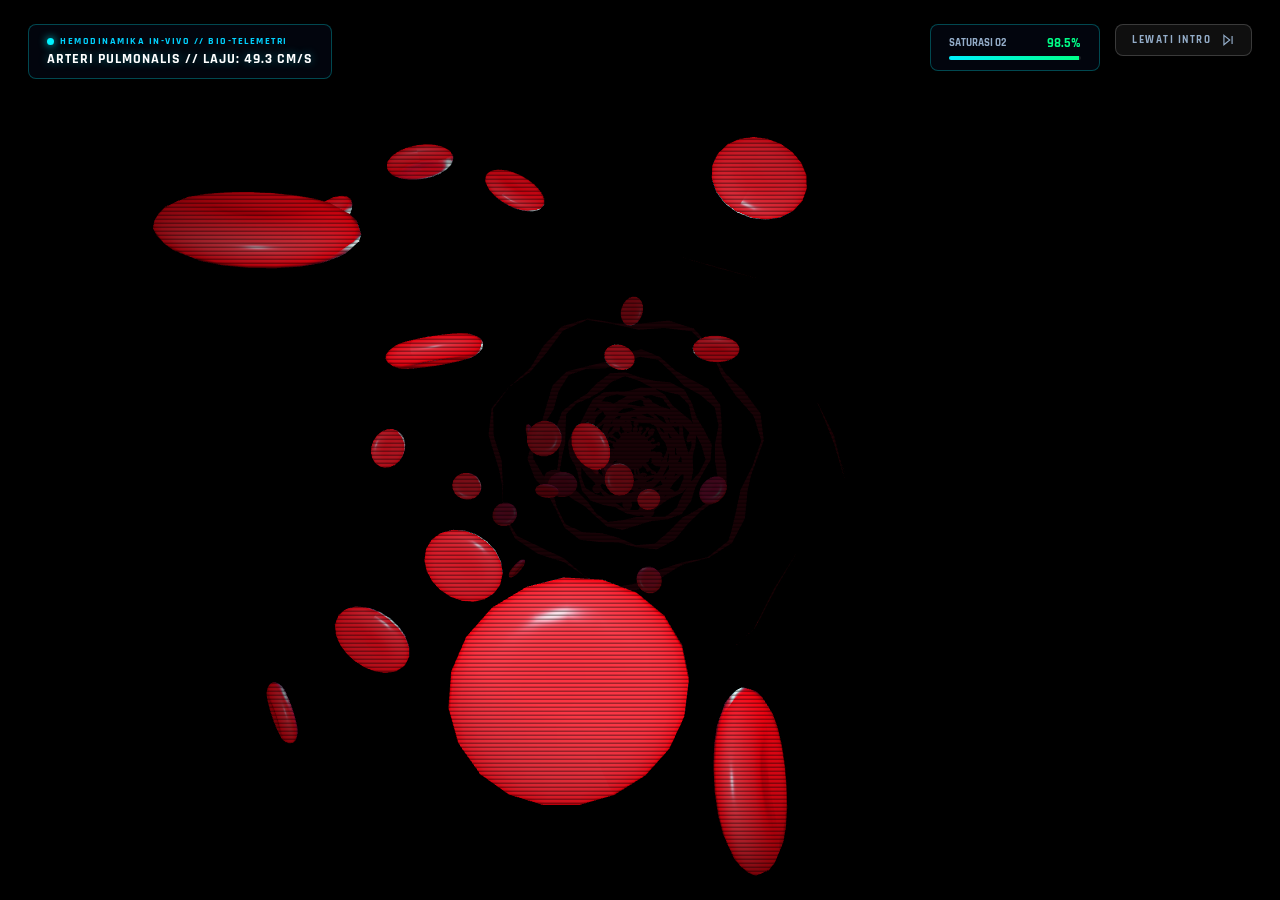
==== index.html @ 7c04bd78 "feat(ui): revamp main menu with animated video background and 3D pill UI buttons matching design" ====
<!DOCTYPE html>
<html lang="id">
<head>
  <meta charset="UTF-8">
  <meta name="viewport" content="width=device-width, initial-scale=1.0">
  <title>Viral Slayer: The Microscopic Immune Defense</title>
  <link rel="preconnect" href="https://fonts.googleapis.com">
  <link rel="preconnect" href="https://fonts.gstatic.com" crossorigin>
  <link href="https://fonts.googleapis.com/css2?family=Outfit:wght@300;400;500;600;700;800;900&family=Rajdhani:wght@500;600;700;800&family=Teko:wght@700&family=Space+Grotesk:wght@400;500;600;700&family=IBM+Plex+Sans:wght@400;500;600&family=IBM+Plex+Mono:wght@400;500;600&display=swap" rel="stylesheet">
  <link rel="stylesheet" href="css/style.css">
  <link rel="stylesheet" href="css/main_menu.css">
  <script src="js/libs/three.min.js"></script>
  <script src="js/libs/GLTFLoader.js"></script>
  <script src="js/libs/OrbitControls.js"></script>
</head>
<body>
  <div id="game-container">
    <!-- Game Canvas (Active during gameplay) -->
    <canvas id="gameCanvas"></canvas>

    <!-- MOBILE PORTRAIT ORIENTATION ENFORCEMENT OVERLAY -->
    <div id="portrait-warning-overlay" class="portrait-warning-overlay">
      <div class="portrait-warning-card">
        <div class="phone-rotate-animation">
          <svg class="phone-icon" viewBox="0 0 24 24" fill="none" stroke="currentColor" stroke-width="2" width="48" height="48">
            <rect x="5" y="2" width="14" height="20" rx="2" ry="2"/>
            <line x1="12" y1="18" x2="12.01" y2="18"/>
          </svg>
          <div class="rotate-arrow">
            <svg viewBox="0 0 24 24" fill="none" stroke="currentColor" stroke-width="2.5" width="28" height="28">
              <path d="M21.5 2v6h-6M21.34 15.57a10 10 0 1 1-.57-8.38l5.67-5.67"/>
            </svg>
          </div>
        </div>
        <h2>HARAP PUTAR HP KE LANDSCAPE</h2>
        <p>Game <strong>Viral Slayer</strong> dirancang khusus untuk dimainkan dalam <strong>Mode Landscape (Miring)</strong>.</p>
        <div class="landscape-badge">
          <svg class="inline-icon" viewBox="0 0 24 24" fill="none" stroke="currentColor" stroke-width="2" width="16" height="16">
            <rect x="2" y="5" width="20" height="14" rx="2" ry="2"/>
          </svg>
          <span>PUTAR PERANGKAT</span>
        </div>
        <button type="button" id="btn-dismiss-portrait" class="btn-secondary" style="margin-top: 10px; font-size: 11px; padding: 6px 16px; border-radius: 20px; opacity: 0.85; border: 1px solid rgba(255, 255, 255, 0.25);">
          Abaikan &amp; Lanjutkan
        </button>
      </div>
    </div>

    <!-- DEVICE MODE SELECTION MODAL (SMARTPHONE VS DESKTOP) -->
    <div id="device-mode-modal" class="screen-overlay device-mode-overlay hidden">
      <div class="modal-content glass-card device-mode-card">
        <div class="modal-header device-mode-header">
          <div class="device-mode-header-tag">
            <span class="pulse-beacon-cyan"></span>
            <span>KONFIGURASI SISTEM // PILIH PLATFORM KONTROL</span>
          </div>
          <h2>PILIH MODE PERMAINAN</h2>
          <p>Pilih mode kontrol dan tampilan yang paling optimal untuk perangkat Anda saat ini.</p>
        </div>

        <div class="device-mode-grid">
          <!-- Option 1: Smartphone / Tablet (Landscape) -->
          <div class="device-mode-option" id="card-mode-mobile" data-mode="mobile">
            <div class="device-mode-badge-top">DIREKOMENDASIKAN UNTUK HP</div>
            <div class="device-mode-icon-wrap mobile">
              <svg viewBox="0 0 24 24" fill="none" stroke="currentColor" stroke-width="2" width="40" height="40">
                <rect x="2" y="6" width="20" height="12" rx="2" ry="2"/>
                <circle cx="12" cy="12" r="2" fill="currentColor"/>
                <path d="M5 12h.01M19 12h.01"/>
              </svg>
            </div>
            <h3 class="device-mode-title">MODE SMARTPHONE / TABLET</h3>
            <span class="device-mode-tag mobile">LANDSCAPE LAYAR SENTUH</span>
            <ul class="device-mode-features">
              <li><svg class="inline-icon" viewBox="0 0 24 24" fill="none" stroke="currentColor" stroke-width="2" width="14" height="14"><polyline points="20 6 9 17 4 12"/></svg> Virtual Joystick &amp; Tombol Serang Sentuh</li>
              <li><svg class="inline-icon" viewBox="0 0 24 24" fill="none" stroke="currentColor" stroke-width="2" width="14" height="14"><polyline points="20 6 9 17 4 12"/></svg> Auto-Aim Cerdas Patogen Terdekat</li>
              <li><svg class="inline-icon" viewBox="0 0 24 24" fill="none" stroke="currentColor" stroke-width="2" width="14" height="14"><polyline points="20 6 9 17 4 12"/></svg> UI Ringkas &amp; Terkalibrasi Layar Miring</li>
              <li><svg class="inline-icon" viewBox="0 0 24 24" fill="none" stroke="currentColor" stroke-width="2" width="14" height="14"><polyline points="20 6 9 17 4 12"/></svg> Layar Penuh Otomatis (Full Immersion)</li>
            </ul>
            <button type="button" id="btn-select-mobile-mode" class="btn-primary glow-btn btn-mode-action">
              <span>PILIH MODE HP</span>
              <svg class="inline-icon" viewBox="0 0 24 24" fill="none" stroke="currentColor" stroke-width="2" width="16" height="16"><polyline points="9 18 15 12 9 6"/></svg>
            </button>
          </div>

          <!-- Option 2: PC / Laptop / Desktop -->
          <div class="device-mode-option" id="card-mode-desktop" data-mode="desktop">
            <div class="device-mode-badge-top desktop">DIREKOMENDASIKAN UNTUK PC</div>
            <div class="device-mode-icon-wrap desktop">
              <svg viewBox="0 0 24 24" fill="none" stroke="currentColor" stroke-width="2" width="40" height="40">
                <rect x="2" y="3" width="20" height="14" rx="2" ry="2"/>
                <line x1="8" y1="21" x2="16" y2="21"/>
                <line x1="12" y1="17" x2="12" y2="21"/>
              </svg>
            </div>
            <h3 class="device-mode-title">MODE DESKTOP / LAPTOP</h3>
            <span class="device-mode-tag desktop">KEYBOARD + MOUSE</span>
            <ul class="device-mode-features">
              <li><svg class="inline-icon" viewBox="0 0 24 24" fill="none" stroke="currentColor" stroke-width="2" width="14" height="14"><polyline points="20 6 9 17 4 12"/></svg> Gerak WASD &amp; Arahkan Kursor Bebas</li>
              <li><svg class="inline-icon" viewBox="0 0 24 24" fill="none" stroke="currentColor" stroke-width="2" width="14" height="14"><polyline points="20 6 9 17 4 12"/></svg> Klik Kiri Tembak, Spasi / Klik Kanan Skill</li>
              <li><svg class="inline-icon" viewBox="0 0 24 24" fill="none" stroke="currentColor" stroke-width="2" width="14" height="14"><polyline points="20 6 9 17 4 12"/></svg> Layout Holografik Widescreen HD</li>
              <li><svg class="inline-icon" viewBox="0 0 24 24" fill="none" stroke="currentColor" stroke-width="2" width="14" height="14"><polyline points="20 6 9 17 4 12"/></svg> Hotbar Skill 1, 2, 3 Cooldown Visual</li>
            </ul>
            <button type="button" id="btn-select-desktop-mode" class="btn-outline btn-mode-action">
              <span>PILIH MODE DESKTOP</span>
              <svg class="inline-icon" viewBox="0 0 24 24" fill="none" stroke="currentColor" stroke-width="2" width="16" height="16"><polyline points="9 18 15 12 9 6"/></svg>
            </button>
          </div>
        </div>

        <div class="device-mode-footer">
          <label class="device-mode-remember">
            <input type="checkbox" id="chk-remember-device-mode" checked>
            <span>Ingat pilihan saya (Dapat diganti kapan saja via tombol Topbar atau Pengaturan)</span>
          </label>
          <button type="button" id="btn-close-device-mode" class="btn-secondary" style="font-size: 11px; padding: 6px 14px;">Tutup</button>
        </div>
      </div>
    </div>

    <!-- CINEMATIC STAGE ENTRANCE OVERLAY -->
    <div id="entrance-cinematic" class="entrance-cinematic-overlay hidden">
      <!-- Widescreen Letterbox Bars -->
      <div class="letterbox-bar letterbox-top"></div>
      <div class="letterbox-bar letterbox-bottom"></div>

      <!-- Holographic Scanline Grid -->
      <div class="cinematic-scanlines"></div>

      <!-- Center Holographic Organ Deployment Banner -->
      <div class="entrance-banner-container">
        <div class="entrance-banner-content">
          <!-- Top Telemetry Protocol Tag -->
          <div class="entrance-protocol-tag">
            <span class="pulse-beacon"></span>
            <span id="entrance-protocol-text">PROTOKOL PENYEBARAN SITOKIN // FASE 01: PENETRASI JARINGAN</span>
          </div>

          <!-- Main Organ Headline with Icon -->
          <div class="entrance-title-row">
            <span class="entrance-organ-icon" id="entrance-organ-icon"><svg class="inline-icon" viewBox="0 0 24 24" fill="none" stroke="currentColor" stroke-width="2" stroke-linecap="round" stroke-linejoin="round" width="16" height="16"><path d="M12 4v7"/><path d="M7 11c-1.5 0-3 1.5-3 3 0 1.5.5 3.5 1.5 5.5.5 1 1.5 1.5 2.5 1.5s2-.5 2.5-1.5c.5-.5 1-1.5 1.5-2.5"/><path d="M17 11c1.5 0 3 1.5 3 3 0 1.5-.5 3.5-1.5 5.5-.5 1-1.5 1.5-2.5 1.5s-2-.5-2.5-1.5c-.5-.5-1-1.5-1.5-2.5"/></svg></span>
            <div class="entrance-title-texts">
              <h1 class="entrance-organ-title" id="entrance-organ-title">PARU-PARU (PULMO)</h1>
              <span class="entrance-organ-subtitle" id="entrance-organ-subtitle">ZONA INFEKSI ALVEOLAR & SALURAN MUKOSILIAR</span>
            </div>
          </div>

          <!-- Bio Threat / Mission Directives Cards -->
          <div class="entrance-meta-grid">
            <div class="entrance-meta-pill danger">
              <span class="meta-label">STATUS ANCAMAN</span>
              <span class="meta-value" id="entrance-threat-level">BIO-HAZARD TINGKAT TINGGI</span>
            </div>
            <div class="entrance-meta-pill unit">
              <span class="meta-label">UNIT TEMPUR</span>
              <span class="meta-value" id="entrance-cell-unit">MAKROFAG ALVEOLAR</span>
            </div>
            <div class="entrance-meta-pill directive">
              <span class="meta-label">DIREKTIF MISI</span>
              <span class="meta-value" id="entrance-mission-directive">Eliminasi patogen & jaga integritas organ</span>
            </div>
          </div>

          <!-- Subtle Skip Hint -->
          <div class="entrance-skip-hint">
            <span>[ TEKAN <kbd>SPASI</kbd> / KLIK UNTUK TERJUN LANGSUNG ]</span>
          </div>
        </div>
      </div>
    </div>

    <!-- IN-GAME HUD OVERLAY -->
    <div id="hud" class="hud-overlay hidden">
      <!-- Top Left: Player Vitals -->
      <div class="hud-panel vitals-panel">
        <div class="character-badge">
          <div class="cell-avatar" id="hud-avatar"></div>
          <div class="vitals-info">
            <div class="cell-title-row">
              <span class="cell-name" id="hud-cell-name">Makrofag</span>
              <span class="cell-lvl-badge">LVL <span id="hud-level">1</span></span>
            </div>
            <!-- HP Bar -->
            <div class="bar-container hp-bar-wrap">
              <div class="bar-fill hp-fill" id="hud-hp-bar" style="width: 100%;"></div>
              <span class="bar-label" id="hud-hp-text">800 / 800 HP</span>
            </div>
            <!-- ATP / Energy Bar -->
            <div class="bar-container atp-bar-wrap">
              <div class="bar-fill atp-fill" id="hud-atp-bar" style="width: 100%;"></div>
              <span class="bar-label" id="hud-atp-text">100 / 100 ATP</span>
            </div>
          </div>
        </div>

        <!-- Cytokine EXP Bar -->
        <div class="cytokine-exp-container">
          <div class="exp-bar-fill" id="hud-exp-bar" style="width: 0%;"></div>
          <span class="exp-text">Diferensiasi Sitokin: <span id="hud-exp-percent">0%</span></span>
        </div>
      </div>

      <!-- Top Center: Organ Status & Wave Info -->
      <div class="hud-panel organ-panel">
        <div class="organ-header">
          <span class="organ-icon" id="hud-organ-icon"><svg class="inline-icon" viewBox="0 0 24 24" fill="none" stroke="currentColor" stroke-width="2" stroke-linecap="round" stroke-linejoin="round" width="16" height="16"><path d="M12 4v7"/><path d="M7 11c-1.5 0-3 1.5-3 3 0 1.5.5 3.5 1.5 5.5.5 1 1.5 1.5 2.5 1.5s2-.5 2.5-1.5c.5-.5 1-1.5 1.5-2.5"/><path d="M17 11c1.5 0 3 1.5 3 3 0 1.5-.5 3.5-1.5 5.5-.5 1-1.5 1.5-2.5 1.5s-2-.5-2.5-1.5c-.5-.5-1-1.5-1.5-2.5"/></svg></span>
          <span class="organ-name" id="hud-organ-name">Paru-paru (Pulmo)</span>
        </div>
        <div class="bar-container organ-integrity-wrap">
          <div class="bar-fill organ-integrity-fill" id="hud-organ-bar" style="width: 100%;"></div>
          <span class="bar-label">Integritas Jaringan: <span id="hud-organ-text">100%</span></span>
        </div>
        <div class="wave-info-badge">
          <span class="wave-label">GELOMBANG <span id="hud-wave-num">1</span>/3</span>
          <span class="pathogen-count">Patogen Aktif: <span id="hud-enemy-count">0</span></span>
        </div>

        <!-- Progres Sterilisasi & Tanda Mau Menang -->
        <div class="mission-clearance-wrap" id="hud-clearance-wrap">
          <div class="clearance-meta-row">
            <span class="clearance-label">PROGRES STERILISASI:</span>
            <span class="clearance-percent" id="hud-clearance-percent">0%</span>
          </div>
          <div class="clearance-bar-track">
            <div class="clearance-bar-fill" id="hud-clearance-bar" style="width: 0%;"></div>
          </div>
          <!-- Impending Victory Live Alert Badge (Tanda Mau Menang) -->
          <div class="impending-victory-badge hidden" id="hud-victory-countdown">
            <span class="pulse-beacon-gold"></span>
            <span id="hud-victory-countdown-text"><svg class="inline-icon" viewBox="0 0 24 24" fill="none" stroke="currentColor" stroke-width="2" stroke-linecap="round" stroke-linejoin="round" width="16" height="16"><circle cx="12" cy="12" r="10"/><circle cx="12" cy="12" r="6"/><circle cx="12" cy="12" r="2"/></svg> 5 PATOGEN LAGI MENUJU REMISI TOTAL!</span>
          </div>
        </div>

        <!-- Tactical Biological Identifier Legend -->
        <div class="hud-bio-sensor" id="hud-bio-sensor">
          <span class="bio-sensor-pill virus" title="VIRUS: Partikel aseluler cepat, menembak duri spike, inti RNA berdenyut, tanpa dinding sel">
            <span class="bio-sensor-dot virus-dot"></span> <svg class="inline-icon" viewBox="0 0 24 24" fill="none" stroke="currentColor" stroke-width="2" stroke-linecap="round" stroke-linejoin="round" width="16" height="16"><path d="M4 22c3.5-1.5 6.5-6.5 9-11 2.5-4.5 5.5-9 9-10.5"/><path d="M4 2c3.5 1.5 6.5 6.5 9 11 2.5 4.5 5.5 9 9 10.5"/><path d="M7.5 12.5l9-9"/><path d="M10.5 15.5l7-7"/><path d="M4.5 6.5l4-4"/><path d="M6 9.5l6-6"/><path d="M18 14.5l-6 6"/><path d="M15 17.5l-4 4"/><path d="M19.5 11.5l-9 9"/></svg> VIRUS: Cepat & Duri
          </span>
          <span class="bio-sensor-pill bacteria" title="BAKTERI: Organisme seluler (Gram±), dinding peptidoglikan keras, koloni rantai/anggur/flagela">
            <span class="bio-sensor-dot bacteria-dot"></span> <svg class="inline-icon" viewBox="0 0 24 24" fill="none" stroke="currentColor" stroke-width="2" stroke-linecap="round" stroke-linejoin="round" width="16" height="16"><path d="M12 22A10 10 0 1 0 12 2a10 10 0 0 0 0 20z"/><path d="M12 6v1"/><path d="M12 17v1"/><path d="M6 12h1"/><path d="M17 12h1"/><path d="M7.75 7.75l.75.75"/><path d="M15.5 15.5l.75.75"/><path d="M7.75 16.25l.75-.75"/><path d="M15.5 8.5l.75-.75"/><circle cx="12" cy="12" r="1.5" fill="currentColor"/></svg> BAKTERI: Dinding Sel <svg class="inline-icon" viewBox="0 0 24 24" fill="none" stroke="currentColor" stroke-width="2" stroke-linecap="round" stroke-linejoin="round" width="16" height="16"><path d="M12 22s8-4 8-10V5l-8-3-8 3v7c0 6 8 10 8 10z"/></svg>
          </span>
        </div>
      </div>

      <!-- Top Right: Score & Telemetry Feed -->
      <div class="hud-panel telemetry-panel">
        <div class="stats-counter">
          <div class="stat-pill">
            <span class="stat-icon"><svg class="inline-icon" viewBox="0 0 24 24" fill="none" stroke="currentColor" stroke-width="2" stroke-linecap="round" stroke-linejoin="round" width="16" height="16"><path d="M12 22A10 10 0 1 0 12 2a10 10 0 0 0 0 20z"/><path d="M12 6v1"/><path d="M12 17v1"/><path d="M6 12h1"/><path d="M17 12h1"/><path d="M7.75 7.75l.75.75"/><path d="M15.5 15.5l.75.75"/><path d="M7.75 16.25l.75-.75"/><path d="M15.5 8.5l.75-.75"/><circle cx="12" cy="12" r="1.5" fill="currentColor"/></svg></span>
            <span class="stat-val" id="hud-cfu-cleared">0</span>
            <span class="stat-lbl">CFU Dibasmi</span>
          </div>
          <div class="stat-pill">
            <span class="stat-icon"><svg class="inline-icon" viewBox="0 0 24 24" fill="none" stroke="currentColor" stroke-width="2" stroke-linecap="round" stroke-linejoin="round" width="16" height="16"><path d="M4 22c3.5-1.5 6.5-6.5 9-11 2.5-4.5 5.5-9 9-10.5"/><path d="M4 2c3.5 1.5 6.5 6.5 9 11 2.5 4.5 5.5 9 9 10.5"/><path d="M7.5 12.5l9-9"/><path d="M10.5 15.5l7-7"/><path d="M4.5 6.5l4-4"/><path d="M6 9.5l6-6"/><path d="M18 14.5l-6 6"/><path d="M15 17.5l-4 4"/><path d="M19.5 11.5l-9 9"/></svg></span>
            <span class="stat-val" id="hud-antigen-titer">0</span>
            <span class="stat-lbl">Titer Memori</span>
          </div>
        </div>

        <!-- Real-Time Immunology Telemetry Log -->
        <div class="telemetry-box" id="telemetry-box">
          <div class="telemetry-line">[SISTEM] Sel imun dikerahkan ke lokasi invasi.</div>
        </div>
      </div>

      <!-- Floating Cytokine Mutation Ready Badge (Non-Intrusive Level Up Queue) -->
      <button type="button" id="hud-mutation-badge" class="hud-mutation-badge hidden" title="Pilih Mutasi Sitokin (Tekan B / TAB)">
        <div class="mutation-badge-beacon">
          <span class="mutation-pulse-ring"></span>
          <svg class="inline-icon" viewBox="0 0 24 24" fill="none" stroke="currentColor" stroke-width="2.5" width="20" height="20">
            <polygon points="13 2 3 14 12 14 11 22 21 10 12 10 13 2"/>
          </svg>
        </div>
        <div class="mutation-badge-text">
          <div class="mutation-badge-title">MUTASI SITOKIN SIAP!</div>
          <div class="mutation-badge-sub">
            <span class="mutation-badge-count" id="mutation-pending-count">1</span>x Mutasi Siap &bull; Tekan <kbd>B</kbd> / <kbd>TAB</kbd>
          </div>
        </div>
      </button>

      <!-- Bottom Center: Skills Hotbar -->
      <div class="skills-hotbar">
        <!-- Basic Attack Indicator -->
        <div class="skill-slot passive">
          <div class="skill-icon" id="skill-basic-icon"><svg class="inline-icon" viewBox="0 0 24 24" fill="none" stroke="currentColor" stroke-width="2" stroke-linecap="round" stroke-linejoin="round" width="16" height="16"><circle cx="12" cy="12" r="10"/><line x1="12" y1="2" x2="12" y2="6"/><line x1="12" y1="18" x2="12" y2="22"/><line x1="2" y1="12" x2="6" y2="12"/><line x1="18" y1="12" x2="22" y2="12"/></svg></div>
          <div class="skill-meta">
            <span class="skill-key">L-CLICK</span>
            <span class="skill-title" id="skill-basic-name">Serangan Utama</span>
          </div>
        </div>

        <!-- Tactical Skill (Space / Right-Click) -->
        <div class="skill-slot active" id="slot-tactical">
          <div class="skill-cooldown-overlay" id="cd-tactical"></div>
          <div class="skill-icon" id="skill-tactical-icon"><svg class="inline-icon" viewBox="0 0 24 24" fill="none" stroke="currentColor" stroke-width="2" stroke-linecap="round" stroke-linejoin="round" width="16" height="16"><path d="M12 22s8-4 8-10V5l-8-3-8 3v7c0 6 8 10 8 10z"/></svg></div>
          <div class="skill-meta">
            <span class="skill-key">SPACE / R-CLICK</span>
            <span class="skill-title" id="skill-tactical-name">Skill Taktis</span>
          </div>
        </div>

        <!-- Ultimate Bio-Skill (Key Q / E) -->
        <div class="skill-slot ultimate" id="slot-ultimate">
          <div class="skill-cooldown-overlay" id="cd-ultimate"></div>
          <div class="skill-icon" id="skill-ultimate-icon"><svg class="inline-icon" viewBox="0 0 24 24" fill="none" stroke="currentColor" stroke-width="2" stroke-linecap="round" stroke-linejoin="round" width="16" height="16"><polygon points="13 2 3 14 12 14 11 22 21 10 12 10 13 2"/></svg></div>
          <div class="skill-meta">
            <span class="skill-key">Q / E</span>
            <span class="skill-title" id="skill-ultimate-name">Respons Sitokin</span>
          </div>
        </div>
      </div>

      <!-- Active Buffs / Vitamins Bar -->
      <div class="buffs-dock" id="hud-buffs-dock"></div>

      <!-- Mid-Screen Biohazard Swarm Surge Banner -->
      <div id="hud-swarm-banner" class="hud-swarm-banner hidden">
        <span class="pulse-beacon-red"></span>
        <span id="hud-swarm-banner-text" class="swarm-banner-text"><svg class="inline-icon" viewBox="0 0 24 24" fill="none" stroke="currentColor" stroke-width="2" stroke-linecap="round" stroke-linejoin="round" width="16" height="16"><path d="M10.29 3.86L1.82 18a2 2 0 0 0 1.71 3h16.94a2 2 0 0 0 1.71-3L13.71 3.86a2 2 0 0 0-3.42 0z"/><line x1="12" y1="9" x2="12" y2="13"/><line x1="12" y1="17" x2="12.01" y2="17"/></svg> PERINGATAN BIOHAZARD: SERBUAN PATOGEN MASIF! <svg class="inline-icon" viewBox="0 0 24 24" fill="none" stroke="currentColor" stroke-width="2" stroke-linecap="round" stroke-linejoin="round" width="16" height="16"><path d="M10.29 3.86L1.82 18a2 2 0 0 0 1.71 3h16.94a2 2 0 0 0 1.71-3L13.71 3.86a2 2 0 0 0-3.42 0z"/><line x1="12" y1="9" x2="12" y2="13"/><line x1="12" y1="17" x2="12.01" y2="17"/></svg></span>
      </div>

      <!-- In-Game Celebratory Victory Banner Animation (Animasi Pas Menang) -->
      <div id="hud-victory-banner" class="hud-victory-banner hidden">
        <div class="victory-banner-box">
          <div class="victory-banner-badge"><svg class="inline-icon" viewBox="0 0 24 24" fill="none" stroke="currentColor" stroke-width="2" stroke-linecap="round" stroke-linejoin="round" width="16" height="16"><path d="M8 21h8"/><path d="M12 17v4"/><path d="M7 4h10"/><path d="M17 4v8a5 5 0 0 1-10 0V4"/><path d="M4 4h3v8H4z"/><path d="M17 4h3v8h-3z"/></svg> STERILISASI JARINGAN TOTAL TERCAPAI <svg class="inline-icon" viewBox="0 0 24 24" fill="none" stroke="currentColor" stroke-width="2" stroke-linecap="round" stroke-linejoin="round" width="16" height="16"><path d="M8 21h8"/><path d="M12 17v4"/><path d="M7 4h10"/><path d="M17 4v8a5 5 0 0 1-10 0V4"/><path d="M4 4h3v8H4z"/><path d="M17 4h3v8h-3z"/></svg></div>
          <h1 class="victory-banner-title">REMISI KLINIS 100% SUKSES!</h1>
          <p class="victory-banner-sub">Organ tubuh telah berhasil diamankan dari kolonisasi patogen. Membuka laporan evaluasi & reward...</p>
        </div>
      </div>

      <!-- Interactive Micro-Tutorial Checklist (Panduan Cepat di Layar) -->
      <div id="hud-onboarding-card" class="hud-onboarding-card">
        <div class="onboarding-head">
          <div class="pulse-beacon-cyan"></div>
          <span>PROTOKOL ADAPTASI TEMPUR</span>
        </div>
        <div class="onboarding-items">
          <div class="onboarding-step" id="step-move">
            <span class="step-check"><svg class="inline-icon ic-unchecked" viewBox="0 0 24 24" fill="none" stroke="currentColor" stroke-width="2" width="14" height="14"><circle cx="12" cy="12" r="10"/></svg><svg class="inline-icon ic-checked" viewBox="0 0 24 24" fill="none" stroke="#00f2fe" stroke-width="2.5" width="14" height="14"><polyline points="20 6 9 17 4 12"/></svg></span>
            <span class="step-text">Gerakkan Sel <kbd>W</kbd><kbd>A</kbd><kbd>S</kbd><kbd>D</kbd></span>
          </div>
          <div class="onboarding-step" id="step-attack">
            <span class="step-check"><svg class="inline-icon ic-unchecked" viewBox="0 0 24 24" fill="none" stroke="currentColor" stroke-width="2" width="14" height="14"><circle cx="12" cy="12" r="10"/></svg><svg class="inline-icon ic-checked" viewBox="0 0 24 24" fill="none" stroke="#00f2fe" stroke-width="2.5" width="14" height="14"><polyline points="20 6 9 17 4 12"/></svg></span>
            <span class="step-text">Bidik &amp; Tembak <kbd>L-CLICK</kbd></span>
          </div>
          <div class="onboarding-step" id="step-pickup">
            <span class="step-check"><svg class="inline-icon ic-unchecked" viewBox="0 0 24 24" fill="none" stroke="currentColor" stroke-width="2" width="14" height="14"><circle cx="12" cy="12" r="10"/></svg><svg class="inline-icon ic-checked" viewBox="0 0 24 24" fill="none" stroke="#00f2fe" stroke-width="2.5" width="14" height="14"><polyline points="20 6 9 17 4 12"/></svg></span>
            <span class="step-text">Ambil Kapsul Nutrisi / Vitamin</span>
          </div>
          <div class="onboarding-step" id="step-skill">
            <span class="step-check"><svg class="inline-icon ic-unchecked" viewBox="0 0 24 24" fill="none" stroke="currentColor" stroke-width="2" width="14" height="14"><circle cx="12" cy="12" r="10"/></svg><svg class="inline-icon ic-checked" viewBox="0 0 24 24" fill="none" stroke="#00f2fe" stroke-width="2.5" width="14" height="14"><polyline points="20 6 9 17 4 12"/></svg></span>
            <span class="step-text">Picu Skill Taktis <kbd>SPASI</kbd> / <kbd>Q</kbd></span>
          </div>
          <div class="onboarding-step" id="step-hide-ui">
            <span class="step-check"><svg class="inline-icon ic-checked" viewBox="0 0 24 24" fill="none" stroke="#00f2fe" stroke-width="2.5" width="14" height="14"><path d="M1 12s4-8 11-8 11 8 11 8-4 8-11 8-11-8-11-8z"/><circle cx="12" cy="12" r="3"/></svg></span>
            <span class="step-text">Sembunyikan UI HUD <kbd>H</kbd></span>
          </div>
        </div>
      </div>

      <!-- Commander AI Communications -->
      <div id="hud-commander-comms" class="hud-commander-comms hidden">
        <div class="comms-avatar">
          <svg class="inline-icon" viewBox="0 0 24 24" fill="none" stroke="currentColor" stroke-width="1.5" stroke-linecap="round" stroke-linejoin="round" width="32" height="32">
            <path d="M12 2a10 10 0 0 1 10 10c0 5.523-4.477 10-10 10S2 17.523 2 12 6.477 2 12 2z"/>
            <path d="M12 6v6l4 2"/>
            <circle cx="12" cy="12" r="3" fill="#00f2fe"/>
          </svg>
        </div>
        <div class="comms-content">
          <div class="comms-title">SISTEM SARAF PUSAT (COMMANDER)</div>
          <div class="comms-text" id="comms-text-content">Memulai transmisi...</div>
        </div>
      </div>

      <!-- Combo Kill Streak Announcer -->
      <div id="hud-combo-banner" class="hud-combo-banner hidden">
        <div class="combo-glow-layer"></div>
        <div class="combo-title" id="hud-combo-title">DOUBLE FAGOSITOSIS!</div>
        <div class="combo-sub" id="hud-combo-sub">2 PATOGEN DILISISKAN</div>
      </div>

      <!-- Organ Emergency Event Banner -->
      <div id="hud-emergency-banner" class="hud-emergency-banner hidden">
        <div class="emergency-icon" id="hud-emergency-icon">
          <svg class="inline-icon" viewBox="0 0 24 24" fill="none" stroke="currentColor" stroke-width="2" width="24" height="24"><path d="M13 2L3 14h9l-1 8 10-12h-9l1-8z"/></svg>
        </div>
        <div class="emergency-info">
          <div class="emergency-title" id="hud-emergency-title">EVENT FISIOLOGIS AKTIF</div>
          <div class="emergency-desc" id="hud-emergency-desc">Respon darurat organ telah dipicu!</div>
        </div>
      </div>
    </div>

    <!-- MOBILE TOUCH CONTROLS (Active during gameplay on touch/mobile devices) -->
    <div id="mobile-controls" class="mobile-controls-overlay hidden">
      <!-- Left: Virtual Joystick Zone -->
      <div id="joystick-zone" class="joystick-zone">
        <div id="joystick-base" class="joystick-base">
          <div id="joystick-knob" class="joystick-knob"></div>
        </div>
      </div>

      <!-- Right: Action Buttons Cluster -->
      <div class="touch-actions-cluster">
        <!-- Ultimate Skill Button (Q/E) -->
        <button type="button" id="btn-touch-ult" class="touch-action-btn ult" title="Respons Sitokin (Ultimate)">
          <div class="touch-cd-overlay" id="touch-cd-ult"></div>
          <svg class="inline-icon" viewBox="0 0 24 24" fill="none" stroke="currentColor" stroke-width="2.5" width="22" height="22">
            <polygon points="13 2 3 14 12 14 11 22 21 10 12 10 13 2"/>
          </svg>
          <span class="touch-btn-label">ULT</span>
        </button>

        <!-- Tactical Skill Button (Dash/Space) -->
        <button type="button" id="btn-touch-dash" class="touch-action-btn dash" title="Skill Taktis (Dash/Fagositosis)">
          <div class="touch-cd-overlay" id="touch-cd-dash"></div>
          <svg class="inline-icon" viewBox="0 0 24 24" fill="none" stroke="currentColor" stroke-width="2.5" width="22" height="22">
            <path d="M12 22s8-4 8-10V5l-8-3-8 3v7c0 6 8 10 8 10z"/>
          </svg>
          <span class="touch-btn-label">SKILL</span>
        </button>

        <!-- Primary Fire Button (Big Circular Attack Button) -->
        <button type="button" id="btn-touch-fire" class="touch-action-btn fire" title="Serang / Tembak Kuman">
          <div class="touch-fire-ring"></div>
          <svg class="inline-icon" viewBox="0 0 24 24" fill="none" stroke="currentColor" stroke-width="2.5" width="28" height="28">
            <circle cx="12" cy="12" r="10"/>
            <line x1="12" y1="2" x2="12" y2="6"/>
            <line x1="12" y1="18" x2="12" y2="22"/>
            <line x1="2" y1="12" x2="6" y2="12"/>
            <line x1="18" y1="12" x2="22" y2="12"/>
            <circle cx="12" cy="12" r="3" fill="currentColor"/>
          </svg>
          <span class="touch-btn-label">TEMBAK</span>
        </button>
      </div>
    </div>

    <!-- SAVAGE 3D CINEMATIC BIOSKOP DIVE INTRO (FULL 60 FPS CANVAS MOVIE) -->
    <div id="prologue-overlay" class="prologue-overlay active">
      <!-- Fullscreen 60FPS 3D Cinematic Canvas -->
      <canvas id="cinematicIntroCanvas" class="cinematic-intro-canvas"></canvas>

      <!-- Real-time Sci-Fi Pathology HUD -->
      <div id="cine-hud-layer" class="cine-hud-layer">
        <div class="cine-hud-corner top-left">
          <div class="cine-hud-tag"><span class="pulse-beacon-cyan"></span> HEMODINAMIKA IN-VIVO // BIO-TELEMETRI</div>
          <div id="cine-hud-telemetry" class="cine-hud-val">MEMINDAI ALIRAN ARTERI...</div>
        </div>

        <div class="cine-hud-corner top-right">
          <div class="cine-vitals-row">
            <span class="cine-vitals-label">SATURASI O2</span>
            <span id="cine-hud-o2" class="cine-vitals-val">98.5%</span>
          </div>
          <div class="cine-vitals-bar-wrap">
            <div id="cine-hud-o2-bar" class="cine-vitals-bar" style="width: 98%;"></div>
          </div>
        </div>

        <!-- Dynamic Target Lock Bracket on Mutated Virus -->
        <div id="cine-target-bracket" class="cine-target-bracket hidden">
          <div class="bracket-edge tl"></div>
          <div class="bracket-edge tr"></div>
          <div class="bracket-edge bl"></div>
          <div class="bracket-edge br"></div>
          <div class="target-radar-ring"></div>
          <div id="cine-target-label" class="target-threat-label"><svg class="inline-icon" viewBox="0 0 24 24" fill="none" stroke="currentColor" stroke-width="2" stroke-linecap="round" stroke-linejoin="round" width="16" height="16"><path d="M10.29 3.86L1.82 18a2 2 0 0 0 1.71 3h16.94a2 2 0 0 0 1.71-3L13.71 3.86a2 2 0 0 0-3.42 0z"/><line x1="12" y1="9" x2="12" y2="13"/><line x1="12" y1="17" x2="12.01" y2="17"/></svg> MUTASI ANCAMAN TINGKAT V // APEX PATHOGEN</div>
        </div>

        <!-- Tactical Biohazard Emergency Alert (No Clunky Pertahanan Seluler) -->
        <div id="cine-title-slam" class="cine-title-slam hidden">
          <div class="cine-slam-badge"><svg class="inline-icon" viewBox="0 0 24 24" fill="none" stroke="currentColor" stroke-width="2" stroke-linecap="round" stroke-linejoin="round" width="16" height="16"><path d="M12 22c5.52 0 10-4.48 10-10S17.52 2 12 2 2 6.48 2 12s4.48 10 10 10z"/><path d="M12 14a2 2 0 1 0 0-4 2 2 0 0 0 0 4z"/><path d="M12 10V6"/><path d="M15.5 16l-3.5-2"/><path d="M8.5 16l3.5-2"/></svg> DARURAT BIOHAZARD // TINGKAT KRITIS</div>
          <h1 class="cine-slam-headline">
            <span class="slam-prefix">ZONA INFEKSI TERDETEKSI</span>
            <span class="slam-highlight">RESPON IMUN DIAKTIFKAN</span>
          </h1>
          <div class="cine-slam-divider"></div>
          <div class="cine-slam-sub">MENYIAPKAN PANGKALAN DEPLOYMENT...</div>
        </div>
      </div>

      <!-- Atmospheric Scanlines & Vignette -->
      <div class="prologue-crt-scanlines"></div>
      <div class="prologue-vignette"></div>
      <div id="cine-red-strobe" class="prologue-red-strobe"></div>

      <!-- Minimalist Touch Prompt (Disappears instantly on first click anywhere) -->
      <div id="cinematic-start-prompt" class="cinematic-start-prompt">
        <div class="prompt-pulse-beacon">
          <span class="beacon-ring"></span>
          <span class="beacon-core"><svg class="inline-icon" viewBox="0 0 24 24" fill="none" stroke="currentColor" stroke-width="2" stroke-linecap="round" stroke-linejoin="round" width="16" height="16"><path d="M20.42 4.58a5.4 5.4 0 0 0-7.65 0l-.77.78-.77-.78a5.4 5.4 0 0 0-7.65 0C1.46 6.7 1.33 10.28 4 13l8 8 8-8c2.67-2.72 2.54-6.3.42-8.42z"/></svg></span>
        </div>
        <div class="prompt-text-group">
          <span class="prompt-tag"><svg class="inline-icon" viewBox="0 0 24 24" fill="currentColor" width="10" height="10" style="vertical-align: middle; margin-right: 4px;"><polygon points="5 3 19 12 5 21 5 3"/></svg>SINEMATIK 3D MIKROSKOPIK // HEMODINAMIKA BIO-AUDIO</span>
          <h2 class="prompt-head">SENTUH / KLIK UNTUK MENYELAM</h2>
          <p class="prompt-desc">Penyelaman pembuluh darah 3D, desiran aliran darah & monitor ICU in-vivo [<svg class="inline-icon" viewBox="0 0 24 24" fill="none" stroke="currentColor" stroke-width="2" width="14" height="14"><path d="M3 18v-6a9 9 0 0 1 18 0v6"/><path d="M21 19a2 2 0 0 1-2 2h-1a2 2 0 0 1-2-2v-3a2 2 0 0 1 2-2h3zM3 19a2 2 0 0 0 2 2h1a2 2 0 0 0 2-2v-3a2 2 0 0 0-2-2H3z"/></svg> GUNAKAN HEADPHONE UNTUK BASS MENDALAM]</p>
        </div>
      </div>

      <!-- Top Skip Button -->
      <button type="button" id="btn-skip-prologue" class="btn-skip-prologue" title="Lewati Intro Sinematik">
        <span>LEWATI INTRO</span> <svg class="inline-icon" viewBox="0 0 24 24" fill="none" stroke="currentColor" stroke-width="2" width="14" height="14"><polygon points="5 4 15 12 5 20 5 4"/><line x1="19" y1="5" x2="19" y2="19"/></svg>
      </button>
    </div>

    <!-- CARTOON 3D MAIN MENU SCREEN (MATCHING USER SCREENSHOT) -->
    <div id="main-menu" class="screen-overlay full-screen-theme active menu-v2-container">
      <!-- Fullscreen Video Background -->
      <div class="menu-video-wrapper">
        <video id="menu-video-bg" class="menu-video-bg" autoplay loop muted playsinline poster="assets/bg.jpg">
          <source src="assets/videos/animasi_main_menu.mp4" type="video/mp4">
          <source src="animasi main menu.mp4" type="video/mp4">
        </video>
        <!-- Soft vignette overlay -->
        <div class="menu-vignette-overlay"></div>
      </div>

      <!-- Top Right Corner Badge -->
      <div class="menu-corner-pill top-right">
        <div class="corner-pill-icon user-icon-wrap">
          <svg viewBox="0 0 24 24" width="18" height="18" fill="currentColor">
            <path d="M12 12c2.21 0 4-1.79 4-4s-1.79-4-4-4-4 1.79-4 4 1.79 4 4 4zm0 2c-2.67 0-8 1.34-8 4v2h16v-2c0-2.66-5.33-4-8-4z"/>
          </svg>
        </div>
        <div class="corner-pill-text">
          <span class="pill-title">Jelajahi tubuh,</span>
          <span class="pill-subtitle">pelajari sistem imun!</span>
        </div>
      </div>

      <!-- Bottom Left Corner Badge -->
      <div class="menu-corner-pill bottom-left">
        <div class="corner-pill-icon pulse-icon-wrap">
          <svg viewBox="0 0 24 24" width="18" height="18" fill="none" stroke="currentColor" stroke-width="2.5" stroke-linecap="round" stroke-linejoin="round">
            <path d="M20.84 4.61a5.5 5.5 0 0 0-7.78 0L12 5.67l-1.06-1.06a5.5 5.5 0 0 0-7.78 7.78l1.06 1.06L12 21.23l7.78-7.78 1.06-1.06a5.5 5.5 0 0 0 0-7.78z"/>
            <polyline points="7 12 10 12 11.5 9 13.5 15 15 12 17 12" stroke="#458fff" stroke-width="2"/>
          </svg>
        </div>
        <div class="corner-pill-text">
          <span class="pill-title">Tubuh sehat,</span>
          <span class="pill-subtitle">aktivitas lancar!</span>
        </div>
      </div>

      <!-- Bottom Right Audio Toggle Button -->
      <button type="button" id="btn-menu-audio-toggle" class="menu-audio-toggle" title="Nyalakan/Matikan Suara">
        <svg class="audio-on-icon" viewBox="0 0 24 24" width="24" height="24" fill="none" stroke="#ffffff" stroke-width="2.2" stroke-linecap="round" stroke-linejoin="round">
          <polygon points="11 5 6 9 2 9 2 15 6 15 11 19 11 5" fill="#ffffff" stroke="#ffffff"/>
          <path d="M15.54 8.46a5 5 0 0 1 0 7.07" stroke="#ffffff"/>
          <path d="M19.07 4.93a10 10 0 0 1 0 14.14" stroke="#ffffff"/>
        </svg>
        <svg class="audio-off-icon hidden" viewBox="0 0 24 24" width="24" height="24" fill="none" stroke="#ffffff" stroke-width="2.2" stroke-linecap="round" stroke-linejoin="round">
          <polygon points="11 5 6 9 2 9 2 15 6 15 11 19 11 5" fill="#ffffff" stroke="#ffffff"/>
          <line x1="23" y1="9" x2="17" y2="15" stroke="#ffffff"/>
          <line x1="17" y1="9" x2="23" y2="15" stroke="#ffffff"/>
        </svg>
      </button>

      <!-- Center Content: Logo & Button Deck -->
      <div class="menu-center-deck">
        <!-- 3D Bubbly Cartoon Title Logo (Matching Screenshot) -->
        <div class="menu-hero-logo-box">
          <div class="logo-side-badge left-virus">
            <!-- Cute spiked virus character SVG -->
            <svg viewBox="0 0 64 64" width="48" height="48" class="bouncy-logo-virus">
              <circle cx="32" cy="32" r="18" fill="#ff4071" stroke="#a0183b" stroke-width="3"/>
              <line x1="32" y1="14" x2="32" y2="4" stroke="#ff4071" stroke-width="3" stroke-linecap="round"/>
              <circle cx="32" cy="4" r="3" fill="#ff4071"/>
              <line x1="32" y1="50" x2="32" y2="60" stroke="#ff4071" stroke-width="3" stroke-linecap="round"/>
              <circle cx="32" cy="60" r="3" fill="#ff4071"/>
              <line x1="14" y1="32" x2="4" y2="32" stroke="#ff4071" stroke-width="3" stroke-linecap="round"/>
              <circle cx="4" cy="32" r="3" fill="#ff4071"/>
              <line x1="50" y1="32" x2="60" y2="32" stroke="#ff4071" stroke-width="3" stroke-linecap="round"/>
              <circle cx="60" cy="32" r="3" fill="#ff4071"/>
              <line x1="19" y1="19" x2="12" y2="12" stroke="#ff4071" stroke-width="3" stroke-linecap="round"/>
              <circle cx="12" cy="12" r="3" fill="#ff4071"/>
              <line x1="45" y1="19" x2="52" y2="12" stroke="#ff4071" stroke-width="3" stroke-linecap="round"/>
              <circle cx="52" cy="12" r="3" fill="#ff4071"/>
              <line x1="19" y1="45" x2="12" y2="52" stroke="#ff4071" stroke-width="3" stroke-linecap="round"/>
              <circle cx="12" cy="52" r="3" fill="#ff4071"/>
              <line x1="45" y1="45" x2="52" y2="52" stroke="#ff4071" stroke-width="3" stroke-linecap="round"/>
              <circle cx="52" cy="52" r="3" fill="#ff4071"/>
              <ellipse cx="26" cy="30" rx="3" ry="4" fill="#300511"/>
              <ellipse cx="38" cy="30" rx="3" ry="4" fill="#300511"/>
              <circle cx="27" cy="29" r="1.2" fill="#fff"/>
              <circle cx="39" cy="29" r="1.2" fill="#fff"/>
              <path d="M26 38 Q32 34 38 38" stroke="#300511" stroke-width="2.5" fill="none" stroke-linecap="round"/>
            </svg>
          </div>

          <div class="logo-title-cluster">
            <div class="logo-text-stack">
              <span class="logo-title-viral">VIRAL</span>
              <span class="logo-title-slayer">SLAYER</span>
            </div>
            <!-- Blue Shield Badge -->
            <div class="logo-shield-badge">
              <svg viewBox="0 0 36 42" width="34" height="40" fill="none">
                <path d="M18 2 L33 7 V20 C33 30 18 40 18 40 C18 40 3 30 3 20 V7 Z" fill="#29b6f6" stroke="#ffffff" stroke-width="2.5"/>
                <path d="M18 11 V27 M10 19 H26" stroke="#ffffff" stroke-width="4.5" stroke-linecap="round"/>
              </svg>
            </div>
            <!-- Subtitle Ribbon -->
            <div class="logo-subtitle-ribbon">
              <span>BERSAMA SISTEM IMUN, LAWAN VIRUS!</span>
            </div>
          </div>

          <div class="logo-side-badge right-virus">
            <!-- Cute green pathogen SVG -->
            <svg viewBox="0 0 64 64" width="42" height="42" class="bouncy-logo-green">
              <circle cx="32" cy="32" r="16" fill="#8bc34a" stroke="#4c7c1b" stroke-width="3"/>
              <line x1="32" y1="16" x2="32" y2="8" stroke="#8bc34a" stroke-width="3" stroke-linecap="round"/>
              <line x1="32" y1="48" x2="32" y2="56" stroke="#8bc34a" stroke-width="3" stroke-linecap="round"/>
              <line x1="16" y1="32" x2="8" y2="32" stroke="#8bc34a" stroke-width="3" stroke-linecap="round"/>
              <line x1="48" y1="32" x2="56" y2="32" stroke="#8bc34a" stroke-width="3" stroke-linecap="round"/>
              <ellipse cx="27" cy="30" rx="2.5" ry="3.5" fill="#1b3c07"/>
              <ellipse cx="37" cy="30" rx="2.5" ry="3.5" fill="#1b3c07"/>
              <path d="M28 37 Q32 41 36 37" stroke="#1b3c07" stroke-width="2" fill="none" stroke-linecap="round"/>
            </svg>
          </div>
        </div>

        <!-- BUTTONS DECK (MATCHING USER SCREENSHOT) -->
        <div class="menu-action-buttons">
          <!-- 1. BIG GOLDEN PILL: MULAI GAME -->
          <button type="button" id="btn-start-expedition" class="btn-menu-pill btn-pill-gold" title="Mulai Permainan">
            <svg class="pill-play-icon" viewBox="0 0 24 24" width="22" height="22">
              <polygon points="6 4 20 12 6 20 6 4" fill="#132e63"/>
            </svg>
            <span class="pill-label">MULAI GAME</span>
          </button>

          <!-- 2. SECOND ROW: KARAKTER & ENSIKLOPEDIA -->
          <div class="menu-pill-row">
            <!-- KARAKTER (Sky Blue) -->
            <button type="button" id="btn-menu-char-select" class="btn-menu-pill btn-pill-cyan" title="Pilih Karakter Sel">
              <svg class="pill-icon" viewBox="0 0 24 24" width="18" height="18" fill="currentColor">
                <path d="M12 12c2.21 0 4-1.79 4-4s-1.79-4-4-4-4 1.79-4 4 1.79 4 4 4zm0 2c-2.67 0-8 1.34-8 4v2h16v-2c0-2.66-5.33-4-8-4z"/>
              </svg>
              <span class="pill-label">KARAKTER</span>
            </button>

            <!-- ENSIKLOPEDIA (Purple) -->
            <button type="button" id="btn-open-immunopedia" class="btn-menu-pill btn-pill-purple" title="Buka Ensiklopedia Imun">
              <svg class="pill-icon" viewBox="0 0 24 24" width="18" height="18" fill="none" stroke="currentColor" stroke-width="2.2" stroke-linecap="round" stroke-linejoin="round">
                <path d="M4 19.5A2.5 2.5 0 0 1 6.5 17H20"/>
                <path d="M6.5 2H20v20H6.5A2.5 2.5 0 0 1 4 19.5v-15A2.5 2.5 0 0 1 6.5 2z"/>
                <line x1="8" y1="7" x2="16" y2="7"/>
                <line x1="8" y1="11" x2="16" y2="11"/>
              </svg>
              <span class="pill-label">ENSIKLOPEDIA</span>
            </button>
          </div>

          <!-- 3. THIRD ROW: PENGATURAN -->
          <div class="menu-pill-row center-row">
            <button type="button" id="btn-menu-settings" class="btn-menu-pill btn-pill-navy" title="Pengaturan & Sistem">
              <svg class="pill-icon" viewBox="0 0 24 24" width="16" height="16" fill="currentColor">
                <path d="M19.14 12.94c.04-.3.06-.61.06-.94 0-.32-.02-.64-.07-.94l2.03-1.58c.18-.14.23-.41.12-.61l-1.92-3.32c-.12-.22-.37-.29-.59-.22l-2.39.96c-.5-.38-1.03-.7-1.62-.94l-.36-2.54c-.04-.24-.24-.41-.48-.41h-3.84c-.24 0-.43.17-.47.41l-.36 2.54c-.59.24-1.13.57-1.62.94l-2.39-.96c-.22-.08-.47 0-.59.22L2.74 8.87c-.12.21-.08.47.12.61l2.03 1.58c-.05.3-.09.63-.09.94s.02.64.07.94l-2.03 1.58c-.18.14-.23.41-.12.61l1.92 3.32c.12.22.37.29.59.22l2.39-.96c.5.38 1.03.7 1.62.94l.36 2.54c.05.24.24.41.48.41h3.84c.24 0 .44-.17.47-.41l.36-2.54c.59-.24 1.13-.56 1.62-.94l2.39.96c.22.08.47 0 .59-.22l1.92-3.32c.12-.22.07-.47-.12-.61l-2.01-1.58zM12 15.6c-1.98 0-3.6-1.62-3.6-3.6s1.62-3.6 3.6-3.6 3.6 1.62 3.6 3.6-1.62 3.6-3.6 3.6z"/>
              </svg>
              <span class="pill-label">PENGATURAN</span>
            </button>
          </div>
        </div>
      </div>
    </div>

    <!-- GAME MODE SELECTION MODAL (POPUP SAAT KLIK MULAI GAME) -->
    <div id="modal-select-gamemode" class="screen-overlay hidden">
      <div class="modal-content glass-card gamemode-select-card">
        <div class="gamemode-modal-header">
          <div class="gamemode-badge-top">MISI PERTAHANAN IMUN</div>
          <h2>PILIH MODE PERMAINAN</h2>
          <p>Tentukan cara Anda mengarungi sistem kekebalan tubuh manusia</p>
        </div>

        <div class="gamemode-cards-grid">
          <!-- Mode 1: Aksi Survival (Original Viral Slayer) -->
          <div class="gamemode-card-item card-action" id="card-mode-action">
            <div class="gm-tag action">REAL-TIME ACTION</div>
            <div class="gm-icon-box">
              <svg viewBox="0 0 24 24" width="48" height="48" fill="none" stroke="#ff3d78" stroke-width="2">
                <circle cx="12" cy="12" r="9"/>
                <path d="M12 8v8M8 12h8"/>
              </svg>
            </div>
            <h3>MODE PERTEMPURAN</h3>
            <span class="gm-sub">Aksi Tembak & Survival Seluler</span>
            <p>Kendalikan Makrofag, Sel T, Sel B, atau Neutrofil secara langsung. Hadapi gelombang patogen virus & bakteri di 4 organ tubuh!</p>
            <button type="button" id="btn-launch-action-mode" class="btn-primary glow-btn gm-launch-btn">
              <span>MAINKAN AKSI</span>
              <svg width="16" height="16" viewBox="0 0 24 24" fill="currentColor"><polygon points="6 4 20 12 6 20 6 4"/></svg>
            </button>
          </div>

          <!-- Mode 2: Monopoli Imun (Board Game) -->
          <div class="gamemode-card-item card-monopoly" id="card-mode-monopoly">
            <div class="gm-tag monopoly">KISI-KISI DOSEN</div>
            <div class="gm-icon-box">
              <svg viewBox="0 0 24 24" width="48" height="48" fill="none" stroke="#00f2fe" stroke-width="2">
                <rect x="3" y="3" width="18" height="18" rx="3"/>
                <circle cx="8" cy="8" r="1.5" fill="#00f2fe"/>
                <circle cx="16" cy="8" r="1.5" fill="#00f2fe"/>
                <circle cx="12" cy="12" r="1.5" fill="#00f2fe"/>
                <circle cx="8" cy="16" r="1.5" fill="#00f2fe"/>
                <circle cx="16" cy="16" r="1.5" fill="#00f2fe"/>
              </svg>
            </div>
            <h3>MONOPOLI IMUN</h3>
            <span class="gm-sub">Board Game & Edukasi Imunpedia</span>
            <p>Lempar dadu di sirkulasi darah, bangun pos pertahanan, dan kuasai 21 soal kuis ujian yang bersumber 100% dari Ensiklopedia Imun!</p>
            <button type="button" id="btn-launch-monopoly-mode" class="btn-primary glow-btn gm-launch-btn btn-monopoly-launch">
              <span>MAIN MONOPOLI</span>
              <svg width="16" height="16" viewBox="0 0 24 24" fill="currentColor"><polygon points="6 4 20 12 6 20 6 4"/></svg>
            </button>
          </div>
        </div>

        <button type="button" id="btn-close-gamemode" class="btn-secondary gm-back-btn">
          Kembali ke Menu
        </button>
      </div>
    </div>

    <!-- CHARACTER SELECTION OVERLAY (3D HOLOGRAPHIC BIO-CHAMBER) -->
    <div id="character-select" class="screen-overlay hidden">
      <div class="modal-content glass-card wide-card bio-chamber-modal">
        <div class="modal-header bio-chamber-header">
          <div class="bio-chamber-header-left">
            <div class="scanner-status-tag">
              <span class="pulse-beacon"></span>
              <span>BIO-CONTAINMENT POD // REKAYASA SELULAR 3D</span>
            </div>
            <h2>PILIH SEL IMUN PEMBELA</h2>
            <p>Pilih sel imun untuk menginspeksi struktur membran 3D, organel biologis, dan kemampuan tempur.</p>
          </div>
          <div class="bio-chamber-header-right">
            <div class="bio-chamber-id-tag">KONTENSI BIOLOGIS: STERIL // LEVEL 4</div>
            <button id="btn-close-char-select" class="btn-icon-close" title="Kembali ke Menu Utama"><svg class="inline-icon" viewBox="0 0 24 24" fill="none" stroke="currentColor" stroke-width="2" width="16" height="16"><line x1="18" y1="6" x2="6" y2="18"></line><line x1="6" y1="6" x2="18" y2="18"></line></svg></button>
          </div>
        </div>

        <!-- Two-Column Bio-Chamber Layout -->
        <div class="bio-chamber-layout">
          <!-- Left Column: 3D Holographic Cell Pod Viewport -->
          <div class="cell-3d-pod-viewport">
            <div class="pod-grid-bg"></div>
            <div class="pod-scan-laser"></div>

            <!-- Top Telemetry Pill -->
            <div class="cell-telemetry-top">
              <span class="telemetry-live-dot"></span>
              <span id="cell-telemetry-status">MIKROSKOPI 3D AKTIF // 12,500X MAGNIFIKASI</span>
            </div>

            <!-- 3D WebGL Canvas Container -->
            <div class="cell-3d-pod" id="cell-3d-pod">
              <canvas id="cell3dCanvas" class="cell-3d-canvas"></canvas>
            </div>

            <!-- Bottom Interaction Hint -->
            <div class="cell-3d-hint">
              <span class="hint-icon"><svg class="inline-icon" viewBox="0 0 24 24" fill="none" stroke="currentColor" stroke-width="2" stroke-linecap="round" stroke-linejoin="round" width="16" height="16"><path d="M3 3l7.07 16.97 2.51-7.39 7.39-2.51L3 3z"/><path d="M13 13l6 6"/></svg></span>
              <span>Putar 360° dengan mouse / sentuh untuk melihat struktur membran & organel</span>
            </div>
          </div>

          <!-- Right Column: Cell Selector Roster & Detailed Dossier -->
          <div class="cell-roster-dossier-col">
            <!-- 4 Quick Cell Selector Tiles -->
            <div class="cell-quick-selector" id="cell-selector-chips">
              <!-- Injected dynamically via JS -->
            </div>

            <!-- Active Cell Dossier Panel -->
            <div class="cell-dossier-card" id="cell-active-dossier">
              <!-- Injected dynamically via JS -->
            </div>
          </div>
        </div>

        <div class="modal-actions bio-chamber-actions">
          <button id="btn-back-to-main" class="btn-outline">KEMBALI</button>
          <button id="btn-proceed-to-organ" class="btn-primary glow-btn">PILIH ORGAN TUBUH <svg class="inline-icon" viewBox="0 0 24 24" fill="none" stroke="currentColor" stroke-width="2" width="16" height="16"><line x1="5" y1="12" x2="19" y2="12"/><polyline points="12 5 19 12 12 19"/></svg></button>
        </div>
      </div>
    </div>

    <!-- ORGAN SELECTION OVERLAY (HOLOGRAPHIC HUMAN BODY SCANNER) -->
    <div id="organ-select" class="screen-overlay hidden">
      <div class="modal-content glass-card wide-card human-scanner-modal">
        <div class="modal-header scanner-header">
          <div class="scanner-header-left">
            <div class="scanner-status-tag">
              <span class="pulse-beacon"></span>
              <span>TOPOGRAFI ANATOMI INANG // PEMINDAI BIOMETRIK 3D</span>
            </div>
            <h2>PILIH AREA ORGAN TUBUH</h2>
            <p>Klik titik organ pada tubuh manusia atau pilih chip di bawah untuk menganalisis invasi & mengerahkan unit pertahanan.</p>
          </div>
          <div class="scanner-header-right" style="display: flex; align-items: center; gap: 10px;">
            <button id="btn-prev-subject" class="btn-outline" style="padding: 5px 10px; font-size: 14px;"><svg class="inline-icon" viewBox="0 0 24 24" fill="none" stroke="currentColor" stroke-width="2" width="14" height="14"><polyline points="15 18 9 12 15 6"/></svg></button>
            <span class="scanner-host-id" id="subject-name-display">SUBJECT: HOMO SAPIENS #01 (DEWASA)</span>
            <button id="btn-next-subject" class="btn-outline" style="padding: 5px 10px; font-size: 14px;"><svg class="inline-icon" viewBox="0 0 24 24" fill="none" stroke="currentColor" stroke-width="2" width="14" height="14"><polyline points="9 18 15 12 9 6"/></svg></button>
            <button id="btn-close-organ-select" class="btn-icon-close" title="Kembali ke Pilih Sel"><svg class="inline-icon" viewBox="0 0 24 24" fill="none" stroke="currentColor" stroke-width="2" width="16" height="16"><line x1="18" y1="6" x2="6" y2="18"></line><line x1="6" y1="6" x2="18" y2="18"></line></svg></button>
          </div>
        </div>

        <!-- Two-Column Biometric Body Scanner Viewport -->
        <div class="scanner-layout">
          <!-- Left Column: Holographic Human Silhouette & Anatomical Hotspots -->
          <div class="scanner-body-viewport">
            <div class="scanner-grid-bg"></div>
            <div class="scanner-radar-line"></div>
            
            <!-- Biometric 3D Human Hologram Display -->
            <!-- Biometric 3D Human Hologram Display -->
            <div class="mannequin-container" id="mannequin-container">
              <!-- True 3D WebGL Hologram Canvas -->
              <canvas id="hologram3dCanvas" class="hologram-3d-canvas"></canvas>

              <!-- Interactive Anatomical Hotspots SVG Layer (Clean & Sleek) -->
              <svg class="human-mannequin-svg" id="human-mannequin-svg" viewBox="0 0 340 460">
                <defs>
                  <filter id="hotspotGlow" x="-50%" y="-50%" width="200%" height="200%">
                    <feGaussianBlur stdDeviation="3" result="blur"/>
                    <feMerge>
                      <feMergeNode in="blur"/>
                      <feMergeNode in="SourceGraphic"/>
                    </feMerge>
                  </filter>
                </defs>
                <!-- Dynamic Interactive Hotspot Nodes will be injected here via JS -->
                <g id="dynamic-hotspots"></g>
              </svg>
            </div>

            <!-- Full 3D Multi-Axis Rotation & Orbit Dock -->
            <div class="hologram-orbit-dock">
              <button type="button" id="btn-holo-rotate-left" class="holo-orbit-btn" title="Putar Kiri">
                <svg class="inline-icon" viewBox="0 0 24 24" fill="none" stroke="currentColor" stroke-width="2" width="13" height="13"><polyline points="1 4 1 10 7 10"/><path d="M3.51 15a9 9 0 1 0 2.13-9.36L1 10"/></svg> KIRI
              </button>
              <button type="button" id="btn-holo-rotate-up" class="holo-orbit-btn" title="Lihat dari Atas (Tilt Up)">
                <svg class="inline-icon" viewBox="0 0 24 24" fill="none" stroke="currentColor" stroke-width="2" width="13" height="13"><polyline points="18 15 12 9 6 15"/></svg> ATAS
              </button>
              <button type="button" id="btn-holo-auto-orbit" class="holo-orbit-btn active" title="Nyalakan / Matikan Auto Orbit 360°">
                <span class="orbit-spin-icon"><svg class="inline-icon" viewBox="0 0 24 24" fill="none" stroke="currentColor" stroke-width="2" stroke-linecap="round" stroke-linejoin="round" width="16" height="16"><polyline points="1 4 1 10 7 10"/><path d="M3.51 15a9 9 0 1 0 2.13-9.36L1 10"/></svg></span> AUTO
              </button>
              <button type="button" id="btn-holo-rotate-down" class="holo-orbit-btn" title="Lihat dari Bawah (Tilt Down)">
                <svg class="inline-icon" viewBox="0 0 24 24" fill="none" stroke="currentColor" stroke-width="2" width="13" height="13"><polyline points="6 9 12 15 18 9"/></svg> BAWAH
              </button>
              <button type="button" id="btn-holo-rotate-right" class="holo-orbit-btn" title="Putar Kanan">
                KANAN <svg class="inline-icon" viewBox="0 0 24 24" fill="none" stroke="currentColor" stroke-width="2" width="13" height="13"><polyline points="23 4 23 10 17 10"/><path d="M20.49 15a9 9 0 1 1-2.12-9.36L23 10"/></svg>
              </button>
              <button type="button" id="btn-holo-reset" class="holo-orbit-btn" title="Reset Sudut Pandang Depan">
                <svg class="inline-icon" viewBox="0 0 24 24" fill="none" stroke="currentColor" stroke-width="2" width="13" height="13"><path d="M3 9l9-7 9 7v11a2 2 0 0 1-2 2H5a2 2 0 0 1-2-2z"/><polyline points="9 22 9 12 15 12 15 22"/></svg> RESET
              </button>
            </div>

            <!-- Mannequin Footnote, 3D Angle Readout & Drag Hint -->
            <div class="scanner-body-hint">
              <span class="hint-pulse-dot"></span>
              <span id="holo-angle-display">SUDUT: 0° (DEPAN)</span>
              <span class="drag-hint-pill"><svg class="inline-icon" viewBox="0 0 24 24" fill="none" stroke="currentColor" stroke-width="2" stroke-linecap="round" stroke-linejoin="round" width="16" height="16"><path d="M3 3l7.07 16.97 2.51-7.39 7.39-2.51L3 3z"/><path d="M13 13l6 6"/></svg> DRAG 3D BEBAS</span>
            </div>
          </div>

          <!-- Right Column: Tactical Organ Dossier & Deployment Briefing -->
          <div class="organ-dossier-panel" id="organ-dossier-panel">
            <!-- Dynamically populated via JS renderOrganSelectionCards() -->
          </div>
        </div>

        <!-- Quick Selector Organ Chips Row -->
        <div class="organ-quick-chips-wrap">
          <span class="quick-chips-title">SELEKSI CEPAT TARGET ORGAN:</span>
          <div class="organ-quick-chips" id="organ-quick-chips">
            <!-- Chips injected via JS -->
          </div>
        </div>

        <!-- Footer Modal Actions -->
        <div class="modal-actions scanner-modal-actions">
          <button id="btn-back-to-char" class="btn-outline"><svg class="inline-icon" viewBox="0 0 24 24" fill="none" stroke="currentColor" stroke-width="2" width="16" height="16" style="vertical-align: middle; margin-right: 6px;"><line x1="19" y1="12" x2="5" y2="12"/><polyline points="12 19 5 12 12 5"/></svg>KEMBALI KE PILIH SEL</button>
          <button id="btn-deploy-mission" class="btn-primary glow-btn btn-deploy-large">KERAHKAN SEL IMUN KE ARENA! <svg class="inline-icon" viewBox="0 0 24 24" fill="none" stroke="currentColor" stroke-width="2" stroke-linecap="round" stroke-linejoin="round" width="16" height="16"><path d="M14.5 17.5L3 6V3h3l11.5 11.5"/><path d="M13 19l6-6"/><path d="M16 16l4 4"/><path d="M19 21l2-2"/><path d="M9.5 6.5L21 18v3h-3L6.5 9.5"/><path d="M11 5l-6 6"/><path d="M8 8L4 4"/><path d="M5 3L3 5"/></svg></button>
        </div>
      </div>
    </div>

    <!-- MISSION BRIEFING MODAL (TAKLIMAT OPERASI BIOLOGIS) -->
    <div id="mission-briefing-modal" class="screen-overlay hidden">
      <div class="modal-content glass-card mission-briefing-card">
        <div class="modal-header briefing-header">
          <div class="briefing-tag">
            <span class="pulse-beacon"></span>
            <span>TAKLIMAT OPERASI BIOLOGIS // PROTOKOL PERTAHANAN INANG</span>
          </div>
          <h2 id="briefing-title">MISI STERILISASI: PARU-PARU (PULMO)</h2>
          <p id="briefing-subtitle">Pahami sasaran tempur, kondisi kemenangan, dan protokol pertahanan selular sebelum diterjunkan.</p>
          <button id="btn-close-briefing" class="btn-icon-close" title="Batal & Kembali ke Pemilihan Organ"><svg class="inline-icon" viewBox="0 0 24 24" fill="none" stroke="currentColor" stroke-width="2" width="16" height="16"><line x1="18" y1="6" x2="6" y2="18"></line><line x1="6" y1="6" x2="18" y2="18"></line></svg></button>
        </div>

        <div class="briefing-body">
          <!-- Target & Vitals Deployment Summary Banner -->
          <div class="briefing-deploy-summary">
            <div class="briefing-unit-badge">
              <div class="unit-icon-box" id="briefing-cell-icon"><svg class="inline-icon" viewBox="0 0 24 24" fill="none" stroke="currentColor" stroke-width="2" width="26" height="26"><path d="M12 22s8-4 8-10V5l-8-3-8 3v7c0 6 8 10 8 10z"/></svg></div>
              <div class="unit-meta">
                <span class="unit-role">UNIT TEMPUR AKTIF</span>
                <span class="unit-name" id="briefing-cell-name">Makrofag Alveolar</span>
              </div>
            </div>
            <div class="briefing-arrow-sep">
              <svg class="inline-icon" viewBox="0 0 24 24" fill="none" stroke="currentColor" stroke-width="2" width="22" height="22"><polyline points="9 18 15 12 9 6"/></svg>
            </div>
            <div class="briefing-organ-badge">
              <div class="organ-icon-box" id="briefing-organ-icon"><svg class="inline-icon" viewBox="0 0 24 24" fill="none" stroke="currentColor" stroke-width="2" width="26" height="26"><path d="M12 4v7"/><path d="M7 11c-1.5 0-3 1.5-3 3 0 1.5.5 3.5 1.5 5.5.5 1 1.5 1.5 2.5 1.5s2-.5 2.5-1.5c.5-.5 1-1.5 1.5-2.5"/><path d="M17 11c1.5 0 3 1.5 3 3 0 1.5-.5 3.5-1.5 5.5-.5 1-1.5 1.5-2.5 1.5s-2-.5-2.5-1.5c-.5-.5-1-1.5-1.5-2.5"/></svg></div>
              <div class="organ-meta">
                <span class="organ-role">SEKTOR ANATOMIS TARGET</span>
                <span class="organ-name" id="briefing-organ-name">Paru-Paru (Pulmo)</span>
              </div>
            </div>
          </div>

          <!-- 3 Tactical Columns: Objectives, Win/Lose, Controls -->
          <div class="briefing-grid">
            <!-- Col 1: Sasaran Operasi -->
            <div class="briefing-col">
              <div class="briefing-col-head">
                <svg class="inline-icon" viewBox="0 0 24 24" fill="none" stroke="currentColor" stroke-width="2" width="16" height="16"><circle cx="12" cy="12" r="10"/><circle cx="12" cy="12" r="6"/><circle cx="12" cy="12" r="2"/></svg>
                <span>OBJEKTIF UTAMA MISI</span>
              </div>
              <ul class="briefing-list">
                <li>
                  <strong>Tahan 3 Gelombang Invasi:</strong> Habisi patogen yang menyerbu secara bertahap dalam 3 fase pertempuran.
                </li>
                <li>
                  <strong>Eliminasi Superbug Boss:</strong> Di gelombang terakhir, patogen mutan raksasa akan muncul memimpin invasi.
                </li>
                <li>
                  <strong>Jaga Kebersihan Jaringan:</strong> Bersihkan populasi kuman hingga mencapai Remisi Total 100%.
                </li>
              </ul>
            </div>

            <!-- Col 2: Kondisi Menang & Kalah -->
            <div class="briefing-col">
              <div class="briefing-col-head alert">
                <svg class="inline-icon" viewBox="0 0 24 24" fill="none" stroke="currentColor" stroke-width="2" width="16" height="16"><path d="M10.29 3.86L1.82 18a2 2 0 0 0 1.71 3h16.94a2 2 0 0 0 1.71-3L13.71 3.86a2 2 0 0 0-3.42 0z"/><line x1="12" y1="9" x2="12" y2="13"/><line x1="12" y1="17" x2="12.01" y2="17"/></svg>
                <span>KONDISI MENANG &amp; KALAH</span>
              </div>
              <div class="rule-box win-rule">
                <div class="rule-title"><svg class="inline-icon" viewBox="0 0 24 24" fill="none" stroke="#2fe7c8" stroke-width="2.5" width="14" height="14"><polyline points="20 6 9 17 4 12"/></svg> SYARAT MENANG (VICTORY):</div>
                <p>Bersihkan 3 Gelombang patogen dan kalahkan <strong>Superbug Boss</strong> hingga jaringan pulih total.</p>
              </div>
              <div class="rule-box lose-rule">
                <div class="rule-title"><svg class="inline-icon" viewBox="0 0 24 24" fill="none" stroke="#ff3d78" stroke-width="2.5" width="14" height="14"><line x1="18" y1="6" x2="6" y2="18"></line><line x1="6" y1="6" x2="18" y2="18"></line></svg> SYARAT KALAH (DEFEAT):</div>
                <p>HP Sel Imun Anda habis (<strong>0 HP</strong>) <em>ATAU</em> Integritas Organ hancur turun ke <strong>0%</strong> akibat serangan kuman!</p>
              </div>
            </div>

            <!-- Col 3: Panduan Kendali Kilat & Taktik -->
            <div class="briefing-col">
              <div class="briefing-col-head highlight">
                <svg class="inline-icon" viewBox="0 0 24 24" fill="none" stroke="currentColor" stroke-width="2" width="16" height="16"><rect x="2" y="3" width="20" height="14" rx="2" ry="2"/><line x1="8" y1="21" x2="16" y2="21"/><line x1="12" y1="17" x2="12" y2="21"/></svg>
                <span>KENDALI KILAT &amp; KIAT</span>
              </div>
              <div class="controls-roster">
                <div class="ctrl-item"><div class="kbds"><kbd>W</kbd><kbd>A</kbd><kbd>S</kbd><kbd>D</kbd></div> <span>Gerakkan Sel Imun</span></div>
                <div class="ctrl-item"><div class="kbds"><kbd>L-CLICK</kbd></div> <span>Bidik &amp; Tembak Kuman</span></div>
                <div class="ctrl-item"><div class="kbds"><kbd>SPASI</kbd> / <kbd>R-CLICK</kbd></div> <span>Skill Taktis</span></div>
                <div class="ctrl-item"><div class="kbds"><kbd>Q</kbd> / <kbd>E</kbd></div> <span>Respons Sitokin (Ultimate)</span></div>
              </div>
              <div class="briefing-tip">
                <svg class="inline-icon" viewBox="0 0 24 24" fill="none" stroke="#ffd700" stroke-width="2" width="14" height="14"><polygon points="13 2 3 14 12 14 11 22 21 10 12 10 13 2"/></svg>
                <span><strong>Kiat Medis:</strong> Dekati tetesan Vitamin &amp; Kapsul ATP yang dijatuhkan musuh untuk regenerasi HP dan memicu Mutasi Sitokin!</span>
              </div>
            </div>
          </div>
        </div>

        <!-- Footer Action -->
        <div class="modal-actions briefing-actions">
          <label class="skip-briefing-label">
            <input type="checkbox" id="chk-skip-briefing">
            <span>Jangan tampilkan lagi (langsung luncurkan)</span>
          </label>
          <button id="btn-start-from-briefing" class="btn-primary glow-btn btn-deploy-large">
            <span>LUNCURKAN SEL KE MEDAN TEMPUR!</span>
            <kbd class="btn-shortcut-hint">SPASI / ENTER</kbd>
            <svg class="inline-icon" viewBox="0 0 24 24" fill="none" stroke="currentColor" stroke-width="2" width="18" height="18"><polygon points="5 3 19 12 5 21 5 3"/></svg>
          </button>
        </div>
      </div>
    </div>

    <!-- LEVEL UP / CYTOKINE MUTATION MODAL -->
    <div id="upgrade-modal" class="screen-overlay hidden">
      <div class="modal-content glass-card modal-standard upgrade-modal-card">
        <div class="modal-header upgrade-header">
          <div class="header-split">
            <div class="header-split-text">
              <div class="upgrade-tag" id="upgrade-modal-tag">DIFERENSIASI IMUN TERCAPAI!</div>
              <h2>PILIH SINYAL SITOKIN / MUTASI</h2>
              <p>Pilih salah satu adaptasi imunologik untuk memperkuat sel dalam pertempuran ini:</p>
            </div>
            <button id="btn-close-upgrade" class="btn-icon-close" title="Tunda & Kembali Bertarung (ESC)"><svg class="inline-icon" viewBox="0 0 24 24" fill="none" stroke="currentColor" stroke-width="2" width="16" height="16"><line x1="18" y1="6" x2="6" y2="18"></line><line x1="6" y1="6" x2="18" y2="18"></line></svg></button>
          </div>
        </div>

        <div class="upgrade-choices-grid" id="upgrade-choices-container">
          <!-- 3 Upgrade options injected via JS with [1], [2], [3] key hints -->
        </div>

        <div class="upgrade-modal-footer">
          <span class="upgrade-defer-hint">Tekan angka <kbd>1</kbd>, <kbd>2</kbd>, <kbd>3</kbd> untuk memilih langsung &bull; Tekan <kbd>ESC</kbd> untuk menunda</span>
        </div>
      </div>
    </div>

    <!-- MEDICAL DEBRIEFING / VICTORY OVERLAY WITH REWARDS & MEDAL -->
    <div id="victory-modal" class="screen-overlay hidden">
      <div class="modal-content glass-card debrief-card victory-reward-card modal-standard">
        <div class="debrief-header victory">
          <div class="header-split">
            <div class="header-split-text">
              <span class="debrief-badge victory-glory-badge"><svg class="inline-icon" viewBox="0 0 24 24" fill="none" stroke="currentColor" stroke-width="2" stroke-linecap="round" stroke-linejoin="round" width="16" height="16"><path d="M12 2v20"/><path d="M17 5H9.5a3.5 3.5 0 0 0 0 7h5a3.5 3.5 0 0 1 0 7H6"/></svg> EVALUASI MEDIS // REMISI KLINIS TOTAL <svg class="inline-icon" viewBox="0 0 24 24" fill="none" stroke="currentColor" stroke-width="2" stroke-linecap="round" stroke-linejoin="round" width="16" height="16"><path d="M12 2v20"/><path d="M17 5H9.5a3.5 3.5 0 0 0 0 7h5a3.5 3.5 0 0 1 0 7H6"/></svg></span>
              <h2>LAPORAN STERILISASI & PENGHARGAAN</h2>
              <p class="debrief-organ-cleared" id="deb-organ-name">Organ Tubuh Berhasil Disterilkan Sepenuhnya</p>
            </div>
            <button id="btn-close-victory" class="btn-icon-close" title="Tutup & Kembali ke Menu"><svg class="inline-icon" viewBox="0 0 24 24" fill="none" stroke="currentColor" stroke-width="2" width="16" height="16"><line x1="18" y1="6" x2="6" y2="18"></line><line x1="6" y1="6" x2="18" y2="18"></line></svg></button>
          </div>
        </div>

        <!-- Two-Column Responsive Content Wrapper -->
        <div class="victory-content-body">
          <div class="victory-content-left">
            <!-- Grade & Medal Honorary Section -->
            <div class="victory-honor-section">
              <!-- Grade Stamp -->
              <div class="honor-grade-box" id="deb-grade-box">
                <div class="grade-letter" id="deb-grade-letter">S+</div>
                <div class="grade-title" id="deb-grade-title">APEX CYTOKINE COMMANDER</div>
              </div>

              <!-- Medical Medal of Honor -->
              <div class="honor-medal-box">
                <div class="medal-icon-wrap" id="deb-medal-icon">
                  <svg class="inline-icon svg-medal-gold" viewBox="0 0 24 24" fill="none" stroke="#ffd700" stroke-width="2" width="38" height="38"><circle cx="12" cy="8" r="6"/><path d="M15.477 12.89L17 22l-5-3-5 3 1.523-9.11"/></svg>
                </div>
                <div class="medal-info">
                  <span class="medal-tag">MEDALI KEHORMATAN IMUNOLOGI</span>
                  <h4 class="medal-name" id="deb-medal-name">Bintang Kehormatan Sterilisasi Jaringan</h4>
                  <p class="medal-desc" id="deb-medal-desc">Dianugerahkan atas keberhasilan eliminasi total invasi patogen tanpa komplikasi sepsis.</p>
                </div>
              </div>
            </div>

            <!-- Performance Stats Grid -->
            <div class="debrief-stats-grid">
              <div class="debrief-stat-box">
                <span class="debrief-val" id="deb-cfu">0</span>
                <span class="debrief-lbl">Total Patogen Dimusnahkan (CFU)</span>
              </div>
              <div class="debrief-stat-box">
                <span class="debrief-val highlight-green" id="deb-tissue">0%</span>
                <span class="debrief-lbl">Integritas Jaringan Terselamatkan</span>
              </div>
              <div class="debrief-stat-box">
                <span class="debrief-val highlight-cyan" id="deb-titer">+0</span>
                <span class="debrief-lbl">Titer Antibodi & Memori Imun</span>
              </div>
              <div class="debrief-stat-box">
                <span class="debrief-val" id="deb-time">0:00</span>
                <span class="debrief-lbl">Durasi Klirens Patogen</span>
              </div>
            </div>
          </div>

          <div class="victory-content-right">
            <!-- Clinical Victory Reward Loot Stash -->
            <div class="victory-rewards-container">
              <div class="rewards-section-title">
                <span><svg class="inline-icon" viewBox="0 0 24 24" fill="none" stroke="currentColor" stroke-width="2" width="16" height="16"><polyline points="20 12 20 22 4 22 4 12"/><rect x="2" y="7" width="20" height="5"/><line x1="12" y1="22" x2="12" y2="7"/><path d="M12 7H7.5a2.5 2.5 0 0 1 0-5C11 2 12 7 12 7z"/><path d="M12 7h4.5a2.5 2.5 0 0 0 0-5C13 2 12 7 12 7z"/></svg> REWARD & HADIAH KELULUSAN MISI:</span>
                <span class="reward-claimable-tag">SIAP DIKLAIM</span>
              </div>
              <div class="rewards-grid">
                <div class="reward-item-card">
                  <div class="reward-icon"><svg class="inline-icon" viewBox="0 0 24 24" fill="none" stroke="currentColor" stroke-width="2" stroke-linecap="round" stroke-linejoin="round" width="16" height="16"><path d="M4 22c3.5-1.5 6.5-6.5 9-11 2.5-4.5 5.5-9 9-10.5"/><path d="M4 2c3.5 1.5 6.5 6.5 9 11 2.5 4.5 5.5 9 9 10.5"/><path d="M7.5 12.5l9-9"/><path d="M10.5 15.5l7-7"/><path d="M4.5 6.5l4-4"/><path d="M6 9.5l6-6"/><path d="M18 14.5l-6 6"/><path d="M15 17.5l-4 4"/><path d="M19.5 11.5l-9 9"/></svg></div>
                  <div class="reward-details">
                    <span class="reward-qty" id="deb-reward-titer">+1,500 Titer Memori</span>
                    <span class="reward-sub">Kapasitas Antibodi Permanen</span>
                  </div>
                </div>
                <div class="reward-item-card">
                  <div class="reward-icon"><svg class="inline-icon" viewBox="0 0 24 24" fill="none" stroke="currentColor" stroke-width="2" stroke-linecap="round" stroke-linejoin="round" width="16" height="16"><path d="M14 2H6a2 2 0 0 0-2 2v16a2 2 0 0 0 2 2h12a2 2 0 0 0 2-2V8z"/><polyline points="14 2 14 8 20 8"/><line x1="16" y1="13" x2="8" y2="13"/><line x1="16" y1="17" x2="8" y2="17"/><polyline points="10 9 9 9 8 9"/></svg></div>
                  <div class="reward-details">
                    <span class="reward-qty">Sertifikat Remisi Organ</span>
                    <span class="reward-sub">Terakreditasi Laboratorium Inang</span>
                  </div>
                </div>
                <div class="reward-item-card highlight">
                  <div class="reward-icon"><svg class="inline-icon" viewBox="0 0 24 24" fill="none" stroke="currentColor" stroke-width="2" stroke-linecap="round" stroke-linejoin="round" width="16" height="16"><rect x="3" y="11" width="18" height="11" rx="2" ry="2"/><path d="M7 11V7a5 5 0 0 1 9.9-1"/></svg></div>
                  <div class="reward-details">
                    <span class="reward-qty" id="deb-reward-unlock">Akses Organ Terbuka!</span>
                    <span class="reward-sub">Blueprint Sel & Stage Baru</span>
                  </div>
                </div>
              </div>
            </div>

            <div class="medical-fun-fact-box">
              <div class="fact-title"><svg class="inline-icon" viewBox="0 0 24 24" fill="none" stroke="currentColor" stroke-width="2" width="16" height="16"><path d="M9 18h6"/><path d="M10 22h4"/><path d="M15.09 14c.18-.98.65-1.74 1.41-2.5A4.65 4.65 0 0 0 18 8 6 6 0 0 0 6 8c0 1 .23 2.23 1.5 3.5A4.61 4.61 0 0 1 8.91 14"/></svg> FAKTA MEDIS & IMUNOLOGI:</div>
              <div class="fact-content" id="deb-fun-fact"></div>
            </div>
          </div>
        </div>

        <div class="modal-actions victory-actions">
          <button id="btn-victory-retry" class="btn-outline">MAIN ULANG ORGAN INI <svg class="inline-icon" viewBox="0 0 24 24" fill="none" stroke="currentColor" stroke-width="2" stroke-linecap="round" stroke-linejoin="round" width="16" height="16"><polyline points="1 4 1 10 7 10"/><path d="M3.51 15a9 9 0 1 0 2.13-9.36L1 10"/></svg></button>
          <button id="btn-victory-home" class="btn-primary glow-btn btn-claim-rewards">
            <span><svg class="inline-icon" viewBox="0 0 24 24" fill="none" stroke="currentColor" stroke-width="2" stroke-linecap="round" stroke-linejoin="round" width="16" height="16"><polygon points="12 2 15.09 8.26 22 9.27 17 14.14 18.18 21.02 12 17.77 5.82 21.02 7 14.14 2 9.27 8.91 8.26 12 2"/></svg></span> KLAIM SEMUA REWARD & KE MENU
          </button>
        </div>
      </div>
    </div>

    <!-- GAME OVER / ORGAN FAILURE OVERLAY -->
    <div id="gameover-modal" class="screen-overlay hidden">
      <div class="modal-content glass-card debrief-card failure modal-standard">
        <div class="debrief-header failure">
          <div class="header-split">
            <div class="header-split-text">
              <span class="debrief-badge alert-badge">SEPSIS & KEGAGALAN ORGAN</span>
              <h2>RESPONS IMUN KEWALAHAN</h2>
              <p id="gameover-cause">Patogen berkembang biak melampaui kapasitas fungsional sel imun.</p>
            </div>
            <button id="btn-close-gameover" class="btn-icon-close" title="Tutup & Kembali ke Menu"><svg class="inline-icon" viewBox="0 0 24 24" fill="none" stroke="currentColor" stroke-width="2" width="16" height="16"><line x1="18" y1="6" x2="6" y2="18"></line><line x1="6" y1="6" x2="18" y2="18"></line></svg></button>
          </div>
        </div>

        <div class="medical-fun-fact-box">
          <div class="fact-title"><svg class="inline-icon" viewBox="0 0 24 24" fill="none" stroke="currentColor" stroke-width="2" stroke-linecap="round" stroke-linejoin="round" width="16" height="16"><path d="M10.29 3.86L1.82 18a2 2 0 0 0 1.71 3h16.94a2 2 0 0 0 1.71-3L13.71 3.86a2 2 0 0 0-3.42 0z"/><line x1="12" y1="9" x2="12" y2="13"/><line x1="12" y1="17" x2="12.01" y2="17"/></svg> REFLEKSI PATOGENESIS:</div>
          <div class="fact-content" id="gameover-fact">
            Ketika respons imun terlambat atau patogen melepaskan toksin pekat, nekrosis jaringan dan badai sitokin destruktif dapat memicu kegagalan organ fatal.
          </div>
        </div>

        <div class="modal-actions">
          <button id="btn-retry" class="btn-primary glow-btn">COBA LAGI STRATEGI INI <svg class="inline-icon" viewBox="0 0 24 24" fill="none" stroke="currentColor" stroke-width="2" stroke-linecap="round" stroke-linejoin="round" width="16" height="16"><polyline points="1 4 1 10 7 10"/><path d="M3.51 15a9 9 0 1 0 2.13-9.36L1 10"/></svg></button>
          <button id="btn-gameover-home" class="btn-outline">KEMBALI KE MENU</button>
        </div>
      </div>
    </div>

    <!-- IMMUNOPEDIA HOLOGRAPHIC SPECIMEN CHAMBER (BIO-TERMINAL IN-VIVO) -->
    <div id="immunopedia-modal" class="screen-overlay hidden">
      <div class="bio-terminal-wrapper">
        
        <!-- Top Terminal Header -->
        <div class="bio-terminal-header">
          <div class="terminal-title-group">
            <div class="terminal-badge"><span class="pulse-beacon-cyan"></span> IN-VIVO BIO-SPECIMEN TERMINAL // V2.5</div>
            <h2 class="terminal-title">ENSIKLOPEDIA IMUNOLOGI & MIKROBIOLOGI</h2>
          </div>

          <!-- Category Filter Pills -->
          <div class="terminal-filters">
            <button type="button" class="terminal-filter-btn active" data-filter="all">SEMUA (13)</button>
            <button type="button" class="terminal-filter-btn" data-filter="cells"><svg class="inline-icon" viewBox="0 0 24 24" fill="none" stroke="currentColor" stroke-width="2" width="14" height="14"><path d="M12 22s8-4 8-10V5l-8-3-8 3v7c0 6 8 10 8 10z"/></svg> SEL IMUN (4)</button>
            <button type="button" class="terminal-filter-btn" data-filter="viruses"><svg class="inline-icon" viewBox="0 0 24 24" fill="none" stroke="currentColor" stroke-width="2" width="14" height="14"><circle cx="12" cy="12" r="6"/><line x1="12" y1="2" x2="12" y2="6"/><line x1="12" y1="18" x2="12" y2="22"/><line x1="2" y1="12" x2="6" y2="12"/><line x1="18" y1="12" x2="22" y2="12"/><line x1="4.93" y1="4.93" x2="7.76" y2="7.76"/><line x1="16.24" y1="16.24" x2="19.07" y2="19.07"/><line x1="4.93" y1="19.07" x2="7.76" y2="16.24"/><line x1="16.24" y1="7.76" x2="19.07" y2="4.93"/></svg> VIROLOGI (3)</button>
            <button type="button" class="terminal-filter-btn" data-filter="bacteria"><svg class="inline-icon" viewBox="0 0 24 24" fill="none" stroke="currentColor" stroke-width="2" width="14" height="14"><rect x="3" y="7" width="18" height="10" rx="5"/><line x1="12" y1="7" x2="12" y2="17"/></svg> BAKTERI (3)</button>
            <button type="button" class="terminal-filter-btn" data-filter="nutrients"><svg class="inline-icon" viewBox="0 0 24 24" fill="none" stroke="currentColor" stroke-width="2" width="14" height="14"><path d="m10.5 20.5 10-10a4.95 4.95 0 1 0-7-7l-10 10a4.95 4.95 0 1 0 7 7Z"/><path d="m8.5 8.5 7 7"/></svg> NUTRISI (3)</button>
          </div>

          <!-- Close Button -->
          <button id="btn-close-immunopedia" class="btn-icon-close terminal-close-btn" title="Tutup Ensiklopedia"><svg class="inline-icon" viewBox="0 0 24 24" fill="none" stroke="currentColor" stroke-width="2" width="16" height="16"><line x1="18" y1="6" x2="6" y2="18"></line><line x1="6" y1="6" x2="18" y2="18"></line></svg></button>
        </div>

        <!-- Main Workspace Deck (Chamber Left + Intel Right) -->
        <div class="bio-terminal-deck">
          
          <!-- LEFT: Holographic Specimen Containment Pod -->
          <div class="specimen-pod-container">
            <div class="pod-glass-chamber">
              <!-- Holographic scan grid and laser line -->
              <div class="pod-scan-grid"></div>
              <div class="pod-scan-laser"></div>
              <div class="pod-reticle-ring"></div>
              <div class="pod-target-brackets">
                <div class="t-bracket tl"></div>
                <div class="t-bracket tr"></div>
                <div class="t-bracket bl"></div>
                <div class="t-bracket br"></div>
              </div>

              <!-- Main SVG Specimen Art -->
              <div class="pod-specimen-display" id="terminal-specimen-art">
                <!-- SVG injected dynamically -->
              </div>

              <!-- Live Chamber Telemetry Badges -->
              <div class="pod-top-status">
                <span class="pod-spec-code" id="terminal-spec-code">SPEC-IMM-01</span>
                <span class="pod-threat-badge" id="terminal-threat-badge">SENTINEL DEFENDER</span>
              </div>

              <div class="pod-bottom-scale">
                <span class="scale-ruler"></span>
                <span class="scale-label" id="terminal-scale-label">SKALA OPTIK: 10 µm</span>
                <span class="live-scan-badge"><span class="pulse-beacon-emerald"></span> OBSERVASI AKTIF</span>
              </div>
            </div>

            <!-- Pod Side Navigation Paddles -->
            <button type="button" class="terminal-paddle paddle-prev" id="terminal-btn-prev" title="Spesimen Sebelumnya (A / Panah Kiri)">
              <svg viewBox="0 0 24 24" width="22" height="22" fill="none" stroke="currentColor" stroke-width="2.5"><polyline points="15 18 9 12 15 6"/></svg>
            </button>
            <button type="button" class="terminal-paddle paddle-next" id="terminal-btn-next" title="Spesimen Berikutnya (D / Panah Kanan)">
              <svg viewBox="0 0 24 24" width="22" height="22" fill="none" stroke="currentColor" stroke-width="2.5"><polyline points="9 18 15 12 9 6"/></svg>
            </button>
          </div>

          <!-- RIGHT: Tactical Intel & Scientific Monograph Panel -->
          <div class="terminal-dossier-panel">
            
            <!-- Dossier Header -->
            <div class="dossier-header">
              <div class="dossier-category-tag" id="terminal-category-tag">BAB I: SISTEM PERTAHANAN SELULER</div>
              <div class="dossier-title-row">
                <h1 class="dossier-spec-name" id="terminal-spec-name">Makrofag (Macrophage)</h1>
                <span class="dossier-icon" id="terminal-spec-icon"><svg class="inline-icon" viewBox="0 0 24 24" fill="none" stroke="currentColor" stroke-width="2" width="18" height="18"><path d="M12 22s8-4 8-10V5l-8-3-8 3v7c0 6 8 10 8 10z"/></svg></span>
              </div>
              <div class="dossier-latin-name" id="terminal-latin-name">Macrophagocytus Humanus</div>
            </div>

            <!-- 4-Stat Telemetry Grid -->
            <div class="dossier-metrics-grid">
              <div class="metric-cell">
                <span class="mc-label">DIAMETER / UKURAN:</span>
                <span class="mc-val" id="terminal-metric-diameter">21 – 25 µm</span>
              </div>
              <div class="metric-cell">
                <span class="mc-label">MORFOLOGI / BENTUK:</span>
                <span class="mc-val" id="terminal-metric-morphology">Amoeboid Pleomorfik</span>
              </div>
              <div class="metric-cell">
                <span class="mc-label">RESEPTOR / TARGET:</span>
                <span class="mc-val" id="terminal-metric-target">Patogen Asing & Debris</span>
              </div>
              <div class="metric-cell">
                <span class="mc-label">KLASIFIKASI TAKSONOMI:</span>
                <span class="mc-val" id="terminal-metric-taxonomy">Leukosit Agranulosit</span>
              </div>
            </div>

            <!-- General Description -->
            <div class="dossier-desc" id="terminal-spec-desc">
              Berasal dari diferensiasi monosit darah yang bermigrasi ke jaringan. Makrofag bertindak sebagai sel fagositik profesional pembersih debris seluler dan patogen asing.
            </div>

            <!-- Biological Combat Mechanism Box -->
            <div class="dossier-mechanism-box">
              <div class="dossier-box-title">
                <svg viewBox="0 0 24 24" width="16" height="16" fill="none" stroke="currentColor" stroke-width="2">
                  <polygon points="13 2 3 14 12 14 11 22 21 10 12 10 13 2"/>
                </svg>
                <span>MEKANISME BIOLOGIS & AKSI TEMPUR:</span>
              </div>
              <p class="dossier-box-text" id="terminal-spec-mechanism">
                Melakukan penelanan patogen melalui pembentukan fagosom yang berfusi dengan lisosom (fagolisosom) yang ber-pH asam dan kaya enzim hidrolitik.
              </p>
            </div>

            <!-- Clinical Intelligence & Medical Fun Fact Box -->
            <div class="dossier-fact-box">
              <div class="fact-box-title">
                <svg class="inline-icon" viewBox="0 0 24 24" fill="none" stroke="currentColor" stroke-width="2" width="16" height="16"><path d="M9 18h6"/><path d="M10 22h4"/><path d="M15.09 14c.18-.98.65-1.74 1.41-2.5A4.65 4.65 0 0 0 18 8 6 6 0 0 0 6 8c0 1 .23 2.23 1.5 3.5A4.61 4.61 0 0 1 8.91 14"/></svg> <span>CATATAN KLINIS & FAKTA IMUNOLOGI:</span>
              </div>
              <p class="fact-box-text" id="terminal-spec-funfact">
                Makrofag juga berperan sebagai Antigen-Presenting Cell (APC) yang memproses fragmen antigen dan menyajikannya via molekul MHC-II kepada Limfosit T Helper.
              </p>
            </div>

          </div>

        </div>

        <!-- BOTTOM: Interactive Specimen Dock Carousel -->
        <div class="bio-terminal-dock">
          <div class="dock-header-bar">
            <span class="dock-tag">SPESIMEN PADA DATABASE</span>
            <span class="dock-counter" id="terminal-counter-label">SPESIMEN 1 / 13</span>
          </div>
          <div class="dock-cards-scroller" id="terminal-dock-scroller">
            <!-- Dynamically generated clickable specimen cards -->
          </div>
        </div>

      </div>
    </div>

    <!-- HOW TO PLAY / PANDUAN MODAL -->
    <div id="howtoplay-modal" class="screen-overlay hidden">
      <div class="modal-content glass-card modal-standard guide-card">
        <div class="modal-header">
          <div class="header-split">
            <div class="header-split-text">
              <span class="modal-subtitle-tag">DOKUMEN TAKTIK &amp; PANDUAN</span>
              <h2>PANDUAN BERMAIN &amp; KONTROL</h2>
              <p>Pelajari kendali sel imun dan mekanisme pertahanan biologis tubuh.</p>
            </div>
            <button id="btn-close-howtoplay" class="btn-icon-close" title="Tutup Panduan"><svg class="inline-icon" viewBox="0 0 24 24" fill="none" stroke="currentColor" stroke-width="2" width="16" height="16"><line x1="18" y1="6" x2="6" y2="18"></line><line x1="6" y1="6" x2="18" y2="18"></line></svg></button>
          </div>
        </div>
        <div class="guide-body">
          <div class="guide-col">
            <h3><svg class="inline-icon" viewBox="0 0 24 24" fill="none" stroke="currentColor" stroke-width="2" width="18" height="18"><rect x="2" y="6" width="20" height="12" rx="6"/><line x1="6" y1="12" x2="10" y2="12"/><line x1="8" y1="10" x2="8" y2="14"/><line x1="15" y1="11" x2="15.01" y2="11"/><line x1="18" y1="13" x2="18.01" y2="13"/></svg> Kontrol Permainan</h3>
            <ul class="guide-list">
              <li><kbd>W</kbd><kbd>A</kbd><kbd>S</kbd><kbd>D</kbd> / Panah: Menggerakkan sel imun dalam cairan organ.</li>
              <li><kbd>Mouse Aim</kbd>: Mengarahkan pseudopodia atau proyektil antibodi.</li>
              <li><kbd>Klik Kiri</kbd>: Serangan dasar (Fagositosis / Tembakan Granula / Pelepasan Antibodi).</li>
              <li><kbd>Spasi</kbd> / <kbd>Klik Kanan</kbd>: Skill Taktis (Contoh: NETosis Neutrofil, Antigen Presentation Makrofag).</li>
              <li><kbd>Q</kbd> atau <kbd>E</kbd>: Respons Sitokin Darurat (Menghabiskan ATP).</li>
            </ul>
          </div>
          <div class="guide-col">
            <h3><svg class="inline-icon" viewBox="0 0 24 24" fill="none" stroke="currentColor" stroke-width="2" width="18" height="18"><path d="M6 18h8"/><path d="M3 22h18"/><path d="M14 22a7 7 0 1 0-14 0"/><circle cx="9" cy="9" r="2"/></svg> Konsep Biologi dalam Game</h3>
            <ul class="guide-list">
              <li><strong>Opsonisasi:</strong> Serang musuh berulang untuk menandainya dengan molekul komplemen/antibodi agar damage berlipat ganda!</li>
              <li><strong>Integritas Jaringan:</strong> Jangan biarkan patogen menumpuk di organ, atau organ akan mengalami nekrosis/gagal fungsi.</li>
              <li><strong>Koleksi Nutrisi:</strong> Ambil Vitamin C, Zinc, dan ATP yang melayang untuk mempercepat cooldown dan regenerasi membran.</li>
            </ul>
          </div>
        </div>
        <div class="modal-actions">
          <button id="btn-ok-howtoplay" class="btn-primary glow-btn">SAYA MENGERTI!</button>
        </div>
      </div>
    </div>

    <!-- EDUCATIONAL CINEMA THEATER MODAL (70S ANIMASI DENGAN MULTI-VOICE OVER) -->
    <div id="teaser-modal" class="screen-overlay hidden">
      <div class="modal-content glass-card edu-cinema-card">
        <div class="modal-header">
          <div class="header-split">
            <div>
              <span class="teaser-live-tag"><svg class="inline-icon" viewBox="0 0 24 24" fill="none" stroke="currentColor" stroke-width="2" width="14" height="14"><polygon points="23 7 16 12 23 17 23 7"/><rect x="1" y="5" width="15" height="14" rx="2" ry="2"/></svg> ANIMASI SAINS EDUKASI MIKROSKOPIK</span>
              <h2 id="edu-main-title">PERTEMPURAN SISTEM IMUN VS BAKTERI & VIRUS</h2>
            </div>
            <button id="btn-close-teaser" class="btn-icon-close" title="Tutup Bioskop Edukasi"><svg class="inline-icon" viewBox="0 0 24 24" fill="none" stroke="currentColor" stroke-width="2" width="16" height="16"><line x1="18" y1="6" x2="6" y2="18"></line><line x1="6" y1="6" x2="18" y2="18"></line></svg></button>
          </div>
        </div>

        <div class="edu-video-container">
          <!-- Widescreen 16:9 60FPS Canvas -->
          <canvas id="teaserCanvas" width="880" height="495"></canvas>

          <!-- Top Chapter Tag -->
          <div class="edu-chapter-tag-pill" id="edu-chapter-tag">
            BABAK 1/7 • INVASI KUMAN: BAKTERI VS VIRUS
          </div>

          <!-- Interactive 2D Host Avatar Studio Stage (Kak Arya & Cia) -->
          <div class="edu-hosts-stage" id="edu-hosts-stage">
            <div class="host-avatar-card active-arya" id="card-host-arya" title="Kak Arya (Host Sains & Dokter)">
              <canvas id="canvas-host-arya" width="140" height="175"></canvas>
              <span class="host-name-tag arya"><svg class="inline-icon" viewBox="0 0 24 24" fill="none" stroke="currentColor" stroke-width="2" width="13" height="13"><path d="M20 21v-2a4 4 0 0 0-4-4H8a4 4 0 0 0-4 4v2"/><circle cx="12" cy="7" r="4"/></svg> KAK ARYA</span>
            </div>
            <div class="host-avatar-card" id="card-host-cia" title="Cia (Adik Cewek Ceria)">
              <canvas id="canvas-host-cia" width="140" height="175"></canvas>
              <span class="host-name-tag cia"><svg class="inline-icon" viewBox="0 0 24 24" fill="none" stroke="currentColor" stroke-width="2" width="13" height="13"><path d="M12 2l3.09 6.26L22 9.27l-5 4.87 1.18 6.88L12 17.77l-6.18 3.25L7 14.14 2 9.27l6.91-1.01L12 2z"/></svg> CIA</span>
            </div>
          </div>

          <!-- Interactive Multi-Voice Subtitle Box -->
          <div class="edu-subtitle-box" id="edu-subtitle-box">
            <div class="edu-speaker-badge">
              <span class="edu-speaker-avatar" id="edu-speaker-avatar"><svg class="inline-icon" viewBox="0 0 24 24" fill="none" stroke="currentColor" stroke-width="2" width="16" height="16"><path d="M20 21v-2a4 4 0 0 0-4-4H8a4 4 0 0 0-4 4v2"/><circle cx="12" cy="7" r="4"/></svg></span>
              <span class="edu-speaker-name" id="edu-speaker-name">Kak Arya</span>
              <span class="edu-sound-wave">
                <span></span><span></span><span></span><span></span>
              </span>
            </div>
            <p class="edu-subtitle-text" id="edu-subtitle-text">
              Halo dek! Pernah mikir gak sih, pas kamu luka gores atau kena bersin orang di jalan, apa yang sebenernya terjadi di dalem tubuh kita?
            </p>
          </div>
        </div>

        <!-- Video Player Controls Bar -->
        <div class="edu-player-controls">
          <div class="edu-timeline-row">
            <span class="edu-time-display" id="edu-time-display">0:00 / 2:15</span>
            <div class="edu-progress-track" id="edu-progress-track" title="Klik untuk melompat ke babak tertentu">
              <div class="edu-progress-bar" id="edu-progress-bar" style="width: 0%;"></div>
              <!-- 7 Chapter markers -->
              <span class="ch-marker" style="left: 0%;" title="Babak 1: Bakteri vs Virus"></span>
              <span class="ch-marker" style="left: 12.5%;" title="Babak 2: Makrofag & Neutrofil"></span>
              <span class="ch-marker" style="left: 29.1%;" title="Babak 3: Sel B & Antibodi"></span>
              <span class="ch-marker" style="left: 41.6%;" title="Babak 4: Sel T & Apoptosis"></span>
              <span class="ch-marker" style="left: 54.1%;" title="Babak 5: Vaksin & Memori"></span>
              <span class="ch-marker" style="left: 66.6%;" title="Babak 6: Antibiotik & Bakteri Baik"></span>
              <span class="ch-marker" style="left: 79.1%;" title="Babak 7: Pola Hidup & Main Game"></span>
            </div>
          </div>

          <div class="edu-buttons-row">
            <div class="edu-left-btns">
              <button type="button" id="edu-btn-playpause" class="btn-secondary edu-ctrl-btn" title="Jeda / Lanjutkan">
                <span id="edu-playpause-icon"><svg class="inline-icon" viewBox="0 0 24 24" fill="none" stroke="currentColor" stroke-width="2" width="16" height="16"><rect x="6" y="4" width="4" height="16"/><rect x="14" y="4" width="4" height="16"/></svg></span>
              </button>
              <button type="button" id="btn-replay-teaser" class="btn-secondary edu-ctrl-btn" title="Ulangi dari Awal">
                <span><svg class="inline-icon" viewBox="0 0 24 24" fill="none" stroke="currentColor" stroke-width="2" stroke-linecap="round" stroke-linejoin="round" width="16" height="16"><polyline points="1 4 1 10 7 10"/><path d="M3.51 15a9 9 0 1 0 2.13-9.36L1 10"/></svg></span>
              </button>
              <button type="button" id="edu-btn-mute" class="btn-secondary edu-ctrl-btn" title="Bisukan / Nyalakan Suara">
                <span id="edu-mute-icon"><svg class="inline-icon" viewBox="0 0 24 24" fill="none" stroke="currentColor" stroke-width="2" width="16" height="16"><polygon points="11 5 6 9 2 9 2 15 6 15 11 19 11 5"/><path d="M19.07 4.93a10 10 0 0 1 0 14.14M15.54 8.46a5 5 0 0 1 0 7.07"/></svg></span>
              </button>
            </div>

            <div class="edu-right-btns">
              <button type="button" id="btn-play-from-teaser" class="btn-primary glow-btn">
                <span><svg class="inline-icon" viewBox="0 0 24 24" fill="none" stroke="currentColor" stroke-width="2" stroke-linecap="round" stroke-linejoin="round" width="16" height="16"><path d="M14.5 17.5L3 6V3h3l11.5 11.5"/><path d="M13 19l6-6"/><path d="M16 16l4 4"/><path d="M19 21l2-2"/><path d="M9.5 6.5L21 18v3h-3L6.5 9.5"/><path d="M11 5l-6 6"/><path d="M8 8L4 4"/><path d="M5 3L3 5"/></svg></span> Terjunkan Sel Imun ke Pertempuran!
              </button>
            </div>
          </div>
        </div>
      </div>
    </div>

    <!-- SETTINGS MODAL -->
    <div id="settings-modal" class="screen-overlay hidden">
      <div class="modal-content glass-card modal-compact settings-card">
        <div class="modal-header">
          <div class="header-split">
            <div class="header-split-text">
              <span class="modal-subtitle-tag">SISTEM &amp; PREFERENSI</span>
              <h2>PENGATURAN SUARA &amp; TAMPILAN</h2>
              <p>Sesuaikan efek audio bio-akustik dan kinerja visual grafis.</p>
            </div>
            <button id="btn-close-settings" class="btn-icon-close" title="Tutup Pengaturan"><svg class="inline-icon" viewBox="0 0 24 24" fill="none" stroke="currentColor" stroke-width="2" width="16" height="16"><line x1="18" y1="6" x2="6" y2="18"></line><line x1="6" y1="6" x2="18" y2="18"></line></svg></button>
          </div>
        </div>
        <div style="display: flex; flex-direction: column; gap: 16px; margin: 20px 0;">
          <div style="display: flex; justify-content: space-between; align-items: center;">
            <span>Efek Suara Bio-Akustik (SFX)</span>
            <button id="btn-toggle-sound-settings" class="btn-secondary" style="padding: 8px 16px; display: inline-flex; align-items: center; gap: 6px;"><svg class="inline-icon" viewBox="0 0 24 24" fill="none" stroke="currentColor" stroke-width="2" width="14" height="14"><polygon points="11 5 6 9 2 9 2 15 6 15 11 19 11 5"/><path d="M19.07 4.93a10 10 0 0 1 0 14.14M15.54 8.46a5 5 0 0 1 0 7.07"/></svg> <span>AKTIF</span></button>
          </div>
          <div style="display: flex; justify-content: space-between; align-items: center;">
            <span>Volume Musik Latar</span>
            <input type="range" id="settings-volume-slider" min="0" max="1" step="0.1" value="1" style="width: 150px; cursor: pointer;">
          </div>
          <div style="display: flex; justify-content: space-between; align-items: center;">
            <div>
              <span style="display: block; font-weight: 600;">Bidikan Otomatis (Auto-Aim)</span>
              <small style="color: var(--text-muted); font-size: 11px;">Bantu membidik patogen terdekat saat menembak</small>
            </div>
            <button type="button" id="btn-toggle-autoaim-settings" class="btn-secondary" style="padding: 8px 16px; display: inline-flex; align-items: center; gap: 6px;">
              <span id="autoaim-status-text">AKTIF</span>
            </button>
          </div>
          <div style="display: flex; justify-content: space-between; align-items: center;">
            <div>
              <span style="display: block; font-weight: 600;">Mode Tampilan &amp; Kontrol</span>
              <small style="color: var(--text-muted); font-size: 11px;">Pilih optimalisasi Smartphone atau Desktop</small>
            </div>
            <button type="button" id="btn-toggle-device-mode-settings" class="btn-secondary" style="padding: 8px 16px; display: inline-flex; align-items: center; gap: 6px;">
              <span id="settings-device-mode-text">📱 MODE HP</span>
            </button>
          </div>
          <div style="display: flex; justify-content: space-between; align-items: center;">
            <div>
              <span style="display: block; font-weight: 600;">Mode Layar Penuh (Fullscreen)</span>
              <small style="color: var(--text-muted); font-size: 11px;">Maksimalkan area landscape smartphone</small>
            </div>
            <button type="button" id="btn-toggle-fullscreen-settings" class="btn-secondary" style="padding: 8px 16px; display: inline-flex; align-items: center; gap: 6px;">
              <span id="fullscreen-status-text">LAYAR PENUH</span>
            </button>
          </div>
          <div style="display: flex; justify-content: space-between; align-items: center;">
            <span>Resolusi Partikel Darah</span>
            <span style="color: var(--primary-cyan); font-weight: 700;">TINGGI (60 FPS)</span>
          </div>
          <div style="display: flex; justify-content: space-between; align-items: center;">
            <span>Mode Edukasi Telemetri</span>
            <span style="color: var(--bio-green); font-weight: 700;">AKTIF (Real-Time)</span>
          </div>
        </div>
        <div class="modal-actions">
          <button id="btn-ok-settings" class="btn-primary glow-btn">SIMPAN</button>
        </div>
      </div>
    </div>

    <!-- BIO-MONOPOLY SCREEN (PAPAN STRATEGI IMUNOLOGIS 20 PETAK) -->
    <div id="monopoly-screen" class="screen-overlay full-screen-theme hidden">
      <div class="monopoly-container">
        <!-- Topbar -->
        <div class="monopoly-topbar">
          <div class="mono-brand">
            <span class="mono-dice-icon">
              <svg viewBox="0 0 24 24" fill="none" stroke="#00f2fe" stroke-width="2" width="22" height="22"><rect x="3" y="3" width="18" height="18" rx="3"/><circle cx="8" cy="8" r="1.5" fill="#00f2fe"/><circle cx="16" cy="8" r="1.5" fill="#00f2fe"/><circle cx="12" cy="12" r="1.5" fill="#00f2fe"/><circle cx="8" cy="16" r="1.5" fill="#00f2fe"/><circle cx="16" cy="16" r="1.5" fill="#00f2fe"/></svg>
            </span>
            <div class="mono-titles">
              <h2>BIO-MONOPOLY</h2>
              <span>PAPAN STRATEGI &amp; EDUKASI PERTAHANAN SELULAR</span>
            </div>
          </div>
          <div class="mono-turn-banner" id="monopoly-turn-banner">
            <span class="pulse-beacon"></span>
            <span>MEMULAI SESI MONOPOLI...</span>
          </div>
          <div class="mono-topbar-actions">
            <button type="button" id="btn-mono-guide" class="mono-guide-btn" title="Panduan Lengkap Cara Bermain">
              <svg viewBox="0 0 24 24" fill="none" stroke="currentColor" stroke-width="2" width="16" height="16"><circle cx="12" cy="12" r="10"/><path d="M9.09 9a3 3 0 0 1 5.83 1c0 2-3 3-3 3"/><line x1="12" y1="17" x2="12.01" y2="17"/></svg>
              <span>PANDUAN &amp; CARA MAIN</span>
            </button>
            <button type="button" id="btn-close-monopoly" class="btn-icon-close" title="Keluar ke Menu Utama">
              <svg class="inline-icon" viewBox="0 0 24 24" fill="none" stroke="currentColor" stroke-width="2" width="16" height="16"><line x1="18" y1="6" x2="6" y2="18"></line><line x1="6" y1="6" x2="18" y2="18"></line></svg>
            </button>
          </div>
        </div>

        <!-- Main Content: Sidebar + Circuit Board -->
        <div class="monopoly-layout">
          <!-- Left Sidebar: Players Info & Activity Log -->
          <div class="monopoly-sidebar">
            <div class="mono-sidebar-block">
              <div class="mono-block-head">
                <span>STATUS PEMAIN &amp; ENERGI</span>
              </div>
              <div class="mono-players-list" id="monopoly-players-list">
                <!-- Injected via JS -->
              </div>
            </div>

            <div class="mono-sidebar-block flex-log">
              <div class="mono-block-head">
                <span>HISTORI PERJALANAN &amp; EVENT</span>
              </div>
              <div class="mono-log-list" id="monopoly-log-list">
                <!-- Log entries injected via JS -->
              </div>
            </div>
          </div>

          <!-- Right: Board Viewport with Central Hub -->
          <div class="monopoly-board-viewport">
            <div class="monopoly-board-wrapper">
              <div class="monopoly-board" id="monopoly-board">
                <!-- 20 Tiles Injected via JS -->
              </div>

              <!-- Central Hub (Dice, Roll Action, Vitals) -->
              <div class="monopoly-center-hub">
                <div class="mono-hub-decor">
                  <span class="hub-tag">BIO-ENGINE CONTROL</span>
                </div>

                <!-- Turn Callout Instruction Badge -->
                <div class="mono-hub-step-callout" id="mono-hub-step-hint">
                  GILIRAN ANDA: KLIK TOMBOL KOCOK DADU DI BAWAH
                </div>

                <div class="mono-dice-stage">
                  <div class="mono-dice-cube" id="monopoly-dice-cube" data-value="1">
                    1
                  </div>
                </div>
                <button type="button" id="btn-monopoly-roll" class="btn-primary glow-btn btn-roll-dice">
                  <svg viewBox="0 0 24 24" fill="none" stroke="currentColor" stroke-width="2" width="15" height="15" style="margin-right: 6px;"><rect x="3" y="3" width="18" height="18" rx="3"/><circle cx="8" cy="8" r="1.5" fill="currentColor"/><circle cx="16" cy="8" r="1.5" fill="currentColor"/><circle cx="12" cy="12" r="1.5" fill="currentColor"/><circle cx="8" cy="16" r="1.5" fill="currentColor"/><circle cx="16" cy="16" r="1.5" fill="currentColor"/></svg>
                  <span>KOCOK DADU IMUN</span>
                </button>
                <div class="mono-hub-hint">
                  <span>Jelajahi 20 petak organ tubuh inang, dirikan pos pertahanan, dan raih 2.500 ATP!</span>
                </div>
              </div>
            </div>
          </div>
        </div>

        <!-- POPUP MODALS INSIDE MONOPOLY -->

        <!-- 1. Mode Setup Modal -->
        <div id="monopoly-setup-modal" class="mono-overlay-modal hidden">
          <div class="mono-modal-card glass-card">
            <div class="mono-modal-head">
              <span class="modal-subtitle-tag">KONFIGURASI MODE PERMAINAN</span>
              <h2>PILIH MODE MONOPOLI IMUN</h2>
              <p>Pilih apakah ingin bertanding melawan AI Patogen atau bermain bergantian di satu perangkat bersama teman (Pass &amp; Play).</p>
            </div>
            <div class="mono-setup-options">
              <div class="mono-mode-card" id="btn-mono-start-ai">
                <div class="mode-icon-wrap">
                  <svg viewBox="0 0 24 24" fill="none" stroke="#00f2fe" stroke-width="1.8" width="36" height="36"><rect x="3" y="11" width="18" height="10" rx="2"/><circle cx="8.5" cy="16" r="1.5" fill="#00f2fe"/><circle cx="15.5" cy="16" r="1.5" fill="#00f2fe"/><path d="M12 2v5M8 7h8"/></svg>
                </div>
                <h3>1 PEMAIN VS AI</h3>
                <span class="mode-sub">Tanding Melawan Superbug Komputer</span>
                <p>Uji kecerdasan sains dan monopolimu melawan AI Patogen cerdas!</p>
                <button type="button" class="btn-primary glow-btn" style="width: 100%; margin-top: 10px;">MULAI VS AI</button>
              </div>
              <div class="mono-mode-card" id="btn-mono-start-pass">
                <div class="mode-icon-wrap">
                  <svg viewBox="0 0 24 24" fill="none" stroke="#38ef7d" stroke-width="1.8" width="36" height="36"><path d="M17 21v-2a4 4 0 0 0-4-4H5a4 4 0 0 0-4 4v2"/><circle cx="9" cy="7" r="4"/><path d="M23 21v-2a4 4 0 0 0-3-3.87M16 3.13a4 4 0 0 1 0 7.75"/></svg>
                </div>
                <h3>2 PEMAIN (PASS &amp; PLAY)</h3>
                <span class="mode-sub">Mabar Bergantian 1 Layar</span>
                <p>Main bareng teman di satu HP / Laptop bergantian melempar dadu dan menjawab kuis!</p>
                <button type="button" class="btn-secondary glow-btn" style="width: 100%; margin-top: 10px;">MULAI PASS &amp; PLAY</button>
              </div>
            </div>
          </div>
        </div>

        <!-- 2. Q&A Quiz Modal -->
        <div id="monopoly-quiz-modal" class="mono-overlay-modal hidden">
          <div class="mono-modal-card glass-card quiz-card">
            <div class="mono-quiz-header">
              <div class="quiz-head-left">
                <span class="quiz-badge">TANTANGAN KUIS SAINS IMUNOLOGI</span>
                <span class="quiz-category" id="mono-quiz-category">BIOLOGI // UMUM</span>
              </div>
              <div class="quiz-timer-badge">
                <svg viewBox="0 0 24 24" fill="none" stroke="currentColor" stroke-width="2" width="14" height="14" class="inline-icon"><circle cx="12" cy="12" r="9"/><polyline points="12 6 12 12 16 14"/></svg>
                <span id="mono-quiz-timer">18s</span>
              </div>
            </div>

            <!-- Imunpedia Kisi-Kisi Reference Banner -->
            <div class="mono-quiz-kisi-banner" id="mono-quiz-kisi-banner">
              <svg viewBox="0 0 24 24" fill="none" stroke="#00f2fe" stroke-width="2" width="14" height="14"><rect x="4" y="3.5" width="16" height="17" rx="1.5"/><path d="M8 8h8M8 12h8M8 16h5"/></svg>
              <span>KISI-KISI IMUNPEDIA: <b id="mono-quiz-kisi-text">Bab I: Sel-Sel Imun</b></span>
            </div>

            <h3 class="quiz-question-text" id="mono-quiz-text">Pertanyaan kuis akan muncul di sini...</h3>
            <div class="mono-quiz-options-grid" id="mono-quiz-options">
              <!-- Choices A, B, C, D -->
            </div>
            <div class="mono-quiz-feedback hidden" id="mono-quiz-feedback">
              <!-- Feedback & Science Explanation -->
            </div>
          </div>
        </div>

        <!-- 3. Bio-Hazard Event Modal -->
        <div id="monopoly-event-modal" class="mono-overlay-modal hidden">
          <div class="mono-modal-card glass-card event-card">
            <div class="event-icon-circle" id="mono-event-icon">
              <!-- SVG Injected dynamically -->
            </div>
            <span class="event-header-badge">KARTU KEJADIAN MEDIS &amp; BIO-HAZARD</span>
            <h3 class="event-title" id="mono-event-title">Judul Event</h3>
            <p class="event-desc" id="mono-event-desc">Deskripsi event...</p>
            <div class="event-effect-box">
              <span id="mono-event-effect" class="mono-event-effect-pill positive">+100 ATP</span>
            </div>
            <button type="button" id="btn-mono-event-ok" class="btn-primary glow-btn" style="margin-top: 16px; padding: 8px 24px;">TERAPKAN EFEK</button>
          </div>
        </div>

        <!-- 4. Property Buy / Upgrade Modal -->
        <div id="monopoly-property-modal" class="mono-overlay-modal hidden">
          <div class="mono-modal-card glass-card prop-card">
            <div class="prop-modal-badge">SEKTOR ANATOMI TARGET</div>
            <h3 class="prop-modal-title" id="mono-prop-title">Alveolus Paru-Paru</h3>
            <p class="prop-modal-desc" id="mono-prop-desc">Deskripsi wilayah organ...</p>
            <div class="prop-stats-row">
              <div class="prop-stat-box">
                <span class="ps-label">BIAYA POS:</span>
                <span class="ps-val" id="mono-prop-price">200 ATP</span>
              </div>
              <div class="prop-stat-box">
                <span class="ps-label">BIAYA SEWA LAWAN:</span>
                <span class="ps-val" id="mono-prop-rent">50 ATP</span>
              </div>
            </div>
            <div class="prop-modal-actions">
              <button type="button" id="btn-mono-prop-skip" class="btn-secondary" style="padding: 8px 18px;">LEWATI</button>
              <button type="button" id="btn-mono-prop-buy" class="btn-primary glow-btn" style="padding: 8px 24px;">DIRIKAN POS PERTAHANAN</button>
            </div>
          </div>
        </div>

        <!-- 5. Winner Podium Modal -->
        <div id="monopoly-winner-modal" class="mono-overlay-modal hidden">
          <div class="mono-modal-card glass-card winner-card">
            <div class="winner-trophy">
              <svg viewBox="0 0 24 24" fill="none" stroke="#ffaa00" stroke-width="1.8" width="48" height="48"><path d="M6 9H4a2 2 0 0 1-2-2V5a2 2 0 0 1 2-2h2M18 9h2a2 2 0 0 0 2-2V5a2 2 0 0 0-2-2h-2M6 3h12v7a6 6 0 0 1-12 0V3zM9 21h6M12 16v5"/></svg>
            </div>
            <span class="winner-subtitle">MISI STERILISASI MONOPOLI BERAKHIR!</span>
            <h2 class="winner-title" id="mono-winner-name">PEMAIN (SEL IMUN)</h2>
            <p class="winner-reason" id="mono-winner-reason">Berhasil mengumpulkan 2500 ATP!</p>
            <div class="winner-stats-summary">
              <div class="ws-box">
                <span class="ws-label">TOTAL ENERGI:</span>
                <span class="ws-val" id="mono-winner-atp">2550 ATP</span>
              </div>
              <div class="ws-box">
                <span class="ws-label">ORGAN DIKUASAI:</span>
                <span class="ws-val" id="mono-winner-props">6 Pos Organ</span>
              </div>
            </div>
            <div class="winner-actions-row">
              <button type="button" id="btn-mono-winner-again" class="btn-primary glow-btn" style="padding: 9px 20px;">MAIN LAGI</button>
              <button type="button" id="btn-mono-winner-menu" class="btn-secondary" style="padding: 9px 20px;">MENU UTAMA</button>
            </div>
          </div>
        </div>

        <!-- 6. Comprehensive How-To-Play Guide Modal -->
        <div id="monopoly-guide-modal" class="mono-overlay-modal hidden">
          <div class="mono-modal-card glass-card mono-guide-card">
            <div class="mono-guide-head">
              <div class="mgh-left">
                <span class="modal-subtitle-tag">DOKTRIN &amp; STRATEGI PERMAINAN</span>
                <h2>CARA BERMAIN MONOPOLI IMUN</h2>
              </div>
              <button type="button" id="btn-close-mono-guide" class="btn-icon-close" title="Tutup Panduan">
                <svg viewBox="0 0 24 24" fill="none" stroke="currentColor" stroke-width="2" width="16" height="16"><line x1="18" y1="6" x2="6" y2="18"></line><line x1="6" y1="6" x2="18" y2="18"></line></svg>
              </button>
            </div>
            <div class="mono-guide-body">
              <!-- Special Lecturer Study Guide Alert -->
              <div class="guide-kisi-alert">
                <svg viewBox="0 0 24 24" fill="none" stroke="#00f2fe" stroke-width="2" width="20" height="20" style="flex-shrink: 0; margin-top: 2px;"><rect x="4" y="3.5" width="16" height="17" rx="1.5"/><path d="M8 8h8M8 12h8M8 16h5"/></svg>
                <div>
                  <b>KISI-KISI RESMI: BERSUMBER DARI ENSIKLOPEDIA IMUN (IMUNPEDIA)</b>
                  <p>Seluruh soal kuis biologi di petak Bio-Monopoly dirancang 100% dari materi di <b>Ensiklopedia Imun</b> (Bab I: Sel Imun, Bab II: Virologi, Bab III: Bakteriologi, dan Bab IV: Nutrisi). Buka Imunpedia dari Menu Utama untuk mempelajari kunci jawabannya!</p>
                </div>
              </div>

              <div class="guide-section-grid">
                <!-- Step 1: Goal -->
                <div class="guide-box">
                  <div class="gb-icon" style="color: #00f2fe;">
                    <svg viewBox="0 0 24 24" fill="none" stroke="currentColor" stroke-width="2" width="22" height="22"><circle cx="12" cy="12" r="10"/><circle cx="12" cy="12" r="6"/><circle cx="12" cy="12" r="2" fill="currentColor"/></svg>
                  </div>
                  <div class="gb-content">
                    <h4>1. Tujuan &amp; Kemenangan</h4>
                    <p>Kumpulkan cadangan energi seluler hingga <b>2.500 ATP</b> atau buat lawan kehabisan energi (0 ATP / Bangkrut) untuk memenangkan pertempuran organ!</p>
                  </div>
                </div>

                <!-- Step 2: Movement -->
                <div class="guide-box">
                  <div class="gb-icon" style="color: #38ef7d;">
                    <svg viewBox="0 0 24 24" fill="none" stroke="currentColor" stroke-width="2" width="22" height="22"><rect x="3" y="3" width="18" height="18" rx="3"/><circle cx="8" cy="8" r="1.5" fill="currentColor"/><circle cx="16" cy="8" r="1.5" fill="currentColor"/><circle cx="12" cy="12" r="1.5" fill="currentColor"/><circle cx="8" cy="16" r="1.5" fill="currentColor"/><circle cx="16" cy="16" r="1.5" fill="currentColor"/></svg>
                  </div>
                  <div class="gb-content">
                    <h4>2. Giliran &amp; Kocok Dadu</h4>
                    <p>Klik tombol <b>KOCOK DADU IMUN</b> saat giliranmu tiba. Bidakmu melangkah searah jarum jam sebanyak 1 hingga 6 petak mengitari 20 sektor anatomis.</p>
                  </div>
                </div>

                <!-- Step 3: Organ Properties & Rent -->
                <div class="guide-box">
                  <div class="gb-icon" style="color: #ffaa00;">
                    <svg viewBox="0 0 24 24" fill="none" stroke="currentColor" stroke-width="2" width="22" height="22"><path d="M12 2L4 6v6c0 5.5 3.5 10 8 11 4.5-1 8-5.5 8-11V6l-8-4z"/><path d="M12 7v10M8 11h8"/></svg>
                  </div>
                  <div class="gb-content">
                    <h4>3. Pos Organ &amp; Biaya Sewa</h4>
                    <p>Mendarat di organ kosong (Kulit, Paru, Lambung, dll) memberi opsi untuk <b>Membeli Pos</b>. Jika lawan mendarat di pos milikmu, lawan <b>wajib bayar sewa ATP</b> kepadamu!</p>
                  </div>
                </div>

                <!-- Step 4: Science Quiz -->
                <div class="guide-box">
                  <div class="gb-icon" style="color: #4cc9f0;">
                    <svg viewBox="0 0 24 24" fill="none" stroke="currentColor" stroke-width="2" width="22" height="22"><circle cx="12" cy="12" r="9.5"/><path d="M9.09 9a3 3 0 0 1 5.83 1c0 2-3 3-3 3"/><line x1="12" y1="17" x2="12.01" y2="17" stroke-width="2.5"/></svg>
                  </div>
                  <div class="gb-content">
                    <h4>4. Petak Kuis Sains Biologi</h4>
                    <p>Peluang emas! Mendarat di petak kuis memberimu 1 soal medis (18 detik). Jawaban benar menghasilkan <b>+120 s/d +160 ATP</b>!</p>
                  </div>
                </div>

                <!-- Step 5: Bio-Hazard Events -->
                <div class="guide-box">
                  <div class="gb-icon" style="color: #ff3d78;">
                    <svg viewBox="0 0 24 24" fill="none" stroke="currentColor" stroke-width="2" width="22" height="22"><circle cx="12" cy="12" r="2.5"/><path d="M12 9.5a4 4 0 1 0-3.5 5.5M12 9.5a4 4 0 1 1 3.5 5.5M8.5 15a4 4 0 1 0 7 0M12 2v3M5.5 19.5l2.6-1.5M18.5 19.5l-2.6-1.5"/></svg>
                  </div>
                  <div class="gb-content">
                    <h4>5. Kartu Bio-Hazard &amp; Medis</h4>
                    <p>Memicu kejadian biologis acak: suntikan vaksin booster (+ATP), suplemen vitamin, arus darah kencang (maju langkah), atau badai sitokin (-ATP).</p>
                  </div>
                </div>

                <!-- Step 6: Start & Quarantine -->
                <div class="guide-box">
                  <div class="gb-icon" style="color: #9d4edd;">
                    <svg viewBox="0 0 24 24" fill="none" stroke="currentColor" stroke-width="2" width="22" height="22"><rect x="4" y="10" width="16" height="12" rx="2"/><path d="M8 10V6a4 4 0 0 1 8 0v4M12 14v4M9 16h6"/></svg>
                  </div>
                  <div class="gb-content">
                    <h4>6. Sumsum Tulang &amp; Karantina</h4>
                    <p>Melewati petak <b>START</b> memberi pasokan sel baru <b>+200 ATP</b>. Namun hati-hati mendarat di petak 15 karena kamu akan dikirim ke <b>Ruang Karantina</b> dan absen 1 putaran!</p>
                  </div>
                </div>
              </div>
            </div>
            <div class="mono-guide-foot">
              <button type="button" id="btn-mono-guide-ok" class="btn-primary glow-btn" style="padding: 9px 28px;">SAYA PAHAM, MULAI MAIN!</button>
            </div>
          </div>
        </div>

      </div>
    </div>

    <!-- FLOATING CONTROLS DOCK (AUDIO & FULLSCREEN) -->
    <div class="floating-controls-dock">
      <button id="fullscreen-toggle" class="btn-floating-ctrl" title="Toggle Layar Penuh (Fullscreen)">
        <span id="fullscreen-icon">
          <svg class="inline-icon" viewBox="0 0 24 24" fill="none" stroke="currentColor" stroke-width="2" width="18" height="18">
            <path d="M8 3H5a2 2 0 0 0-2 2v3m18 0V5a2 2 0 0 0-2-2h-3m0 18h3a2 2 0 0 0 2-2v-3M3 16v3a2 2 0 0 0 2 2h3"/>
          </svg>
        </span>
      </button>
      <button id="audio-toggle" class="btn-floating-ctrl" title="Toggle Suara Biologis">
        <span id="audio-icon"><svg class="inline-icon" viewBox="0 0 24 24" fill="none" stroke="currentColor" stroke-width="2" width="18" height="18"><polygon points="11 5 6 9 2 9 2 15 6 15 11 19 11 5"/><path d="M19.07 4.93a10 10 0 0 1 0 14.14M15.54 8.46a5 5 0 0 1 0 7.07"/></svg></span>
      </button>
    </div>
  </div>

  <!-- Game Scripts (ES6 Modules) -->
  <script type="module" src="js/main.js"></script>
</body>
</html>
---- css/style.css ----
/* ==========================================================================
   VIRAL SLAYER - Microscopic Sci-Fi Immune Defense CSS
   Aesthetic: AAA Game Title Menu + Deep Bioluminescent Organics
   ========================================================================== */

:root {
  --bg-dark: #040814;
  --bg-deep: #060c1c;
  --bg-card: rgba(8, 16, 32, 0.78);
  --bg-card-hover: rgba(16, 30, 60, 0.9);
  
  --primary-cyan: #00d2ff;
  --cyan-bright: #3a86ff;
  --cyan-glow: rgba(0, 210, 255, 0.45);
  --accent-magenta: #ff007f;
  --bio-green: #00ff88;
  --green-glow: rgba(0, 255, 136, 0.4);
  --alert-red: #ff3366;
  --energy-amber: #ffaa00;
  
  --text-main: #f0f6fc;
  --text-muted: #8b9eb7;
  --border-glass: rgba(255, 255, 255, 0.08);
  --border-glow: rgba(0, 210, 255, 0.15);

  --font-body: 'Outfit', sans-serif;
  --font-display: 'Rajdhani', sans-serif;
  --font-logo: 'Teko', sans-serif;
}

* {
  box-sizing: border-box;
  margin: 0;
  padding: 0;
  user-select: none;
}

html, body {
  width: 100%;
  height: 100%;
  overflow: hidden;
  background-color: var(--bg-dark);
  font-family: var(--font-body);
  color: var(--text-main);
}

#game-container {
  position: relative;
  width: 100vw;
  height: 100vh;
  overflow: hidden;
}

canvas#gameCanvas {
  position: absolute;
  top: 0;
  left: 0;
  width: 100%;
  height: 100%;
  z-index: 1;
  display: block;
}

/* ==========================================================================
   FULLSCREEN AAA MAIN MENU (SCREENSHOT 2 REPLICA)
   ========================================================================== */

.screen-overlay {
  position: absolute;
  top: 0;
  left: 0;
  width: 100%;
  height: 100%;
  z-index: 10;
  display: flex;
  justify-content: center;
  align-items: center;
  transition: opacity 0.4s cubic-bezier(0.16, 1, 0.3, 1), visibility 0.4s cubic-bezier(0.16, 1, 0.3, 1);
  transform-origin: center;
}

.screen-overlay:not(#main-menu) {
  background: rgba(2, 6, 16, 0.85);
  backdrop-filter: blur(14px);
  -webkit-backdrop-filter: blur(14px);
  padding: 20px 16px;
  box-sizing: border-box;
  overflow-y: auto;
  overflow-x: hidden;
  display: flex;
  justify-content: center;
  align-items: flex-start; /* CRITICAL: Prevents top edge clipping on smaller viewports */
}

.screen-overlay:not(#main-menu) > .modal-content,
.screen-overlay:not(#main-menu) > .bio-terminal-wrapper {
  margin: 4vh auto;
  flex-shrink: 0;
}

.screen-overlay:not(.hidden) > .modal-content,
.screen-overlay:not(.hidden) > .bio-terminal-wrapper {
  animation: modalPopIn 0.45s cubic-bezier(0.16, 1, 0.3, 1) forwards;
}

@keyframes modalPopIn {
  0% { transform: scale(0.97) translateY(8px); opacity: 0; filter: blur(4px); }
  100% { transform: scale(1) translateY(0); opacity: 1; filter: blur(0); }
}

.screen-overlay.hidden,
.device-mode-overlay.hidden {
  display: none !important;
  opacity: 0 !important;
  visibility: hidden !important;
  pointer-events: none !important;
}

/* ==========================================================================
   MAIN MENU (REDESIGN MOCKUP THEME)
   ========================================================================== */
:root {
  --bg-deep: #070c14;
  --bg-panel: #0d1624;
  --bg-panel-2: #101c30;
  --line: #1c2c42;
  --line-soft: #152238;
  --text-main: #e7ecf3;
  --text-dim: #7c8ba3;
  --virus-pink: #ff3d78;
  --virus-pink-dim: #7a2140;
  --antibody-cyan: #2fe7c8;
  --antibody-cyan-dim: #0f4a44;
  --alert-amber: #ffb44d;
  --plasma-purple: #8b6bff;
}

#main-menu.full-screen-theme {
  position: absolute;
  inset: 0;
  width: 100%;
  height: 100%;
  height: 100vh;
  height: 100dvh;
  box-sizing: border-box;
  background:
    radial-gradient(ellipse 900px 500px at 82% 15%, rgba(255,61,120,0.10), transparent 60%),
    radial-gradient(ellipse 700px 600px at 10% 85%, rgba(47,231,200,0.08), transparent 60%),
    linear-gradient(180deg, #060a11 0%, #070c14 40%, #050810 100%);
  padding: clamp(16px, 2.8vh, 32px) clamp(36px, 5.5vw, 84px) clamp(14px, 2.2vh, 24px);
  display: flex;
  flex-direction: column;
  justify-content: space-between;
  align-items: stretch;
  overflow: hidden;
  font-family: 'IBM Plex Sans', sans-serif;
  color: var(--text-main);
  z-index: 10;
}

/* Floating Pathogen Field */
#main-menu .field {
  position: absolute;
  inset: 0;
  overflow: hidden;
  z-index: 0;
  pointer-events: none;
}
#main-menu .field .menu-bio-canvas {
  position: absolute;
  top: 0;
  left: 0;
  width: 100%;
  height: 100%;
  display: block;
  pointer-events: none;
}

/* Top Bar - Spans full width from left to right */
#main-menu .topbar {
  width: 100%;
  position: relative;
  z-index: 2;
  display: flex;
  align-items: center;
  justify-content: space-between;
  padding-bottom: clamp(12px, 1.8vh, 18px);
  border-bottom: 1px solid var(--line-soft);
}
#main-menu .brand {
  display: flex;
  align-items: center;
  gap: 14px;
}
#main-menu .brand-mark {
  width: 34px;
  height: 34px;
  flex-shrink: 0;
}
#main-menu .brand-name {
  font-family: 'Space Grotesk', sans-serif;
  font-size: clamp(17px, 2.2vh, 20px);
  font-weight: 700;
  letter-spacing: 0.02em;
  color: var(--text-main);
}
#main-menu .brand-name b {
  color: var(--antibody-cyan);
  font-weight: 700;
}

#main-menu .nav-strip {
  display: flex;
  align-items: center;
  gap: 0;
  font-family: 'IBM Plex Mono', monospace;
  font-size: clamp(10.5px, 1.3vh, 11.5px);
  letter-spacing: 0.14em;
  color: var(--text-dim);
}
#main-menu .nav-strip span.active {
  color: var(--antibody-cyan);
}
#main-menu .nav-strip .sep {
  margin: 0 12px;
  color: var(--line);
}

/* Main Layout Grid - Aligned heights across left and right */
#main-menu .layout {
  width: 100%;
  position: relative;
  z-index: 2;
  display: grid;
  grid-template-columns: minmax(420px, 1fr) minmax(520px, 1.25fr);
  gap: clamp(40px, 6vw, 90px);
  padding: clamp(14px, 2.2vh, 26px) 0;
  align-items: start;
  flex: 1;
}

/* Left Column */
#main-menu .left-col {
  width: 100%;
  max-width: 500px;
}
#main-menu .hero-block {
  margin-bottom: clamp(16px, 2.4vh, 24px);
}
#main-menu .hero-icon {
  display: flex;
  align-items: center;
  gap: 18px;
  margin-bottom: 8px;
}
#main-menu .hero-hex {
  width: 52px;
  height: 52px;
  flex-shrink: 0;
  filter: drop-shadow(0 0 14px rgba(255, 61, 120, 0.45));
}
#main-menu .hero-title {
  font-family: 'Space Grotesk', sans-serif;
  font-size: clamp(36px, 4.5vh, 44px);
  line-height: 0.98;
  font-weight: 700;
  letter-spacing: -0.01em;
  color: #ffffff;
}
#main-menu .hero-title .glow {
  color: var(--virus-pink);
  text-shadow: 0 0 26px rgba(255,61,120,0.45);
}
#main-menu .hero-sub {
  margin-top: 8px;
  font-size: clamp(11.5px, 1.4vh, 12.5px);
  color: var(--text-dim);
  line-height: 1.5;
  max-width: 440px;
  font-family: 'IBM Plex Mono', monospace;
  letter-spacing: 0.02em;
}

#main-menu .menu {
  display: flex;
  flex-direction: column;
  gap: clamp(9px, 1.3vh, 12px);
  max-width: 480px;
  width: 100%;
}

#main-menu .menu-btn {
  position: relative;
  display: flex;
  align-items: center;
  gap: 16px;
  padding: clamp(12px, 1.6vh, 15px) clamp(18px, 2vw, 24px);
  background: var(--bg-panel);
  border: 1px solid var(--line);
  border-radius: 10px;
  cursor: pointer;
  overflow: hidden;
  color: var(--text-main);
  text-align: left;
  user-select: none;
  font-family: 'IBM Plex Sans', sans-serif;
  transition: transform 0.2s cubic-bezier(0.16, 1, 0.3, 1), border-color 0.2s ease, box-shadow 0.2s ease, background 0.2s ease;
}
#main-menu .menu-btn:hover {
  transform: translateX(6px);
  border-color: rgba(47, 231, 200, 0.4);
  box-shadow: 0 4px 20px rgba(0, 0, 0, 0.4);
}
#main-menu .menu-btn:active {
  transform: translateX(3px) scale(0.99);
}

#main-menu .menu-btn .ic {
  width: 20px;
  height: 20px;
  flex-shrink: 0;
  color: var(--text-dim);
  transition: color 0.2s ease;
}
#main-menu .menu-btn:hover .ic {
  color: var(--antibody-cyan);
}
#main-menu .menu-btn .label {
  flex: 1;
  font-size: clamp(14px, 1.6vh, 15px);
  font-weight: 600;
  color: var(--text-main);
}
#main-menu .menu-btn .tag {
  font-family: 'IBM Plex Mono', monospace;
  font-size: 10.5px;
  letter-spacing: 0.12em;
  color: var(--text-dim);
}

#main-menu .menu-btn.primary {
  background: linear-gradient(90deg, #0f4a44 0%, #123a52 100%);
  border: 1px solid var(--antibody-cyan-dim);
  box-shadow: 0 4px 20px rgba(47, 231, 200, 0.15);
}
#main-menu .menu-btn.primary::before {
  content: "";
  position: absolute;
  inset: 0;
  background: linear-gradient(120deg, transparent 40%, rgba(47,231,200,0.18) 50%, transparent 60%);
  pointer-events: none;
}
#main-menu .menu-btn.primary:hover {
  transform: translateX(6px) scale(1.02);
  border-color: var(--antibody-cyan);
  box-shadow: 0 6px 25px rgba(47, 231, 200, 0.3);
}
#main-menu .menu-btn.primary .ic {
  color: var(--antibody-cyan);
}
#main-menu .menu-btn.primary .tag {
  color: var(--antibody-cyan);
  font-weight: 600;
}
#main-menu .menu-btn.primary .play-tri {
  width: 32px;
  height: 32px;
  border-radius: 50%;
  background: var(--antibody-cyan);
  display: flex;
  align-items: center;
  justify-content: center;
  flex-shrink: 0;
  box-shadow: 0 0 12px var(--antibody-cyan);
  transition: transform 0.2s ease;
}
#main-menu .menu-btn.primary:hover .play-tri {
  transform: scale(1.1);
}

/* RIGHT COLUMN - Sits cleanly aligned with the left column */
#main-menu .right-col {
  display: flex;
  flex-direction: column;
  gap: clamp(12px, 1.8vh, 16px);
  width: 100%;
  max-width: 620px;
  justify-self: end;
}

#main-menu .panel {
  background: var(--bg-panel);
  border: 1px solid var(--line);
  border-radius: 12px;
  padding: clamp(14px, 2vh, 18px) clamp(18px, 2vw, 24px);
  box-shadow: 0 8px 30px rgba(0, 0, 0, 0.35);
}

#main-menu .status-head {
  display: flex;
  align-items: flex-start;
  justify-content: space-between;
  margin-bottom: clamp(10px, 1.4vh, 14px);
}
#main-menu .status-head .left {
  display: flex;
  align-items: center;
  gap: 10px;
}

@keyframes pulseDotAnim {
  0% { transform: scale(0.9); opacity: 0.8; box-shadow: 0 0 4px var(--virus-pink); }
  50% { transform: scale(1.15); opacity: 1; box-shadow: 0 0 14px var(--virus-pink); }
  100% { transform: scale(0.9); opacity: 0.8; box-shadow: 0 0 4px var(--virus-pink); }
}
#main-menu .pulse-dot {
  width: 8px;
  height: 8px;
  border-radius: 50%;
  background: var(--virus-pink);
  flex-shrink: 0;
  margin-top: 3px;
  animation: pulseDotAnim 1.8s infinite ease-in-out;
}

#main-menu .status-head .title {
  font-size: clamp(12.5px, 1.5vh, 13.5px);
  font-weight: 600;
  color: var(--virus-pink);
  line-height: 1.35;
}
#main-menu .status-head .title small {
  display: block;
  font-family: 'IBM Plex Mono', monospace;
  font-size: 9.5px;
  color: var(--text-dim);
  font-weight: 400;
  margin-top: 2px;
  letter-spacing: 0.08em;
}
#main-menu .badge-radar {
  font-family: 'IBM Plex Mono', monospace;
  font-size: 10px;
  letter-spacing: 0.1em;
  color: var(--antibody-cyan);
  border: 1px solid var(--antibody-cyan-dim);
  border-radius: 20px;
  padding: 4px 11px;
  white-space: nowrap;
}

#main-menu .vitals-row {
  display: grid;
  grid-template-columns: repeat(3, 1fr);
  gap: 10px;
}
#main-menu .vital {
  background: var(--bg-panel-2);
  border: 1px solid var(--line-soft);
  border-radius: 8px;
  padding: clamp(9px, 1.2vh, 12px) 12px;
}
#main-menu .vital .k {
  font-family: 'IBM Plex Mono', monospace;
  font-size: 9px;
  letter-spacing: 0.1em;
  color: var(--text-dim);
  margin-bottom: 4px;
}
#main-menu .vital .v {
  font-family: 'Space Grotesk', sans-serif;
  font-size: clamp(17px, 2.3vh, 20px);
  font-weight: 700;
  margin-bottom: 2px;
  color: #ffffff;
}
#main-menu .vital.pink .v {
  color: var(--virus-pink);
}
#main-menu .vital .d {
  font-size: 10.5px;
  color: var(--text-dim);
}

#main-menu .threat-title {
  font-family: 'IBM Plex Mono', monospace;
  font-size: 10px;
  letter-spacing: 0.1em;
  color: var(--text-dim);
  margin: 12px 0 8px;
}
#main-menu .threat-grid {
  display: grid;
  grid-template-columns: 1fr 1fr;
  gap: 8px;
}
#main-menu .threat {
  display: flex;
  align-items: center;
  gap: 9px;
  background: var(--bg-panel-2);
  border: 1px solid var(--line-soft);
  border-left: 3px solid var(--line);
  border-radius: 7px;
  padding: 8px 12px;
  font-size: 12px;
  font-weight: 500;
  transition: transform 0.2s ease, border-color 0.2s ease;
}
#main-menu .threat:hover {
  transform: translateY(-2px);
}
#main-menu .threat .ic {
  width: 15px;
  height: 15px;
  flex-shrink: 0;
}
#main-menu .threat.pulmo { border-left-color: var(--virus-pink); }
#main-menu .threat.pulmo .ic { color: var(--virus-pink); }
#main-menu .threat.usus { border-left-color: var(--alert-amber); }
#main-menu .threat.usus .ic { color: var(--alert-amber); }
#main-menu .threat.vaskular { border-left-color: var(--virus-pink); }
#main-menu .threat.vaskular .ic { color: var(--virus-pink); }
#main-menu .threat.dermis { border-left-color: var(--antibody-cyan); }
#main-menu .threat.dermis .ic { color: var(--antibody-cyan); }

/* Video Panel */
#main-menu .video-panel {
  padding: 0;
  overflow: hidden;
  transition: transform 0.2s ease, border-color 0.2s ease, box-shadow 0.2s ease;
}
#main-menu .video-panel:hover {
  border-color: rgba(47, 231, 200, 0.4);
  box-shadow: 0 4px 25px rgba(47, 231, 200, 0.15);
}
#main-menu .video-head {
  display: flex;
  align-items: center;
  justify-content: space-between;
  padding: 12px 20px 8px;
}
#main-menu .video-head .t {
  font-size: 12.5px;
  font-weight: 600;
}
#main-menu .video-head .t small {
  display: block;
  font-family: 'IBM Plex Mono', monospace;
  font-size: 9.5px;
  color: var(--text-dim);
  font-weight: 400;
  margin-top: 2px;
  letter-spacing: 0.08em;
}
#main-menu .multivoice {
  font-family: 'IBM Plex Mono', monospace;
  font-size: 9.5px;
  letter-spacing: 0.08em;
  color: var(--plasma-purple);
  border: 1px solid #3a2f66;
  border-radius: 20px;
  padding: 3px 10px;
  white-space: nowrap;
}
#main-menu .video-frame {
  position: relative;
  height: clamp(105px, 14vh, 135px);
  margin: 0 20px 10px;
  border-radius: 9px;
  overflow: hidden;
  background:
    radial-gradient(circle at 30% 30%, rgba(255,61,120,0.35), transparent 55%),
    radial-gradient(circle at 70% 65%, rgba(47,231,200,0.3), transparent 55%),
    linear-gradient(160deg, #0c1a2e, #12233a);
  border: 1px solid var(--line-soft);
  display: flex;
  align-items: center;
  justify-content: center;
}
#main-menu .play-btn {
  width: 44px;
  height: 44px;
  border-radius: 50%;
  background: rgba(7,12,20,0.6);
  border: 1.5px solid var(--antibody-cyan);
  display: flex;
  align-items: center;
  justify-content: center;
  backdrop-filter: blur(2px);
  box-shadow: 0 0 16px rgba(47, 231, 200, 0.3);
  transition: transform 0.25s cubic-bezier(0.16, 1, 0.3, 1), box-shadow 0.2s ease;
}
#main-menu .video-panel:hover .play-btn {
  transform: scale(1.1);
  box-shadow: 0 0 22px var(--antibody-cyan);
}
#main-menu .video-foot {
  display: flex;
  align-items: center;
  gap: 8px;
  font-family: 'IBM Plex Mono', monospace;
  font-size: 10.5px;
  color: var(--antibody-cyan);
  padding: 0 20px 14px;
  letter-spacing: 0.04em;
}

/* Bottom Bar - Spans full width */
#main-menu .bottombar {
  width: 100%;
  position: relative;
  z-index: 2;
  margin-top: 0;
  padding-top: 12px;
  border-top: 1px solid var(--line-soft);
  display: flex;
  align-items: center;
  gap: 10px;
  font-family: 'IBM Plex Mono', monospace;
  font-size: 10.5px;
  color: var(--text-dim);
  letter-spacing: 0.05em;
}
#main-menu .dot-live {
  width: 6px;
  height: 6px;
  border-radius: 50%;
  background: var(--antibody-cyan);
  animation: liveDotAnim 2s infinite ease-in-out;
}

/* ==========================================================================
   GLASSMORPHIC CARDS & MODAL SHELLS
   ========================================================================== */

.glass-card {
  background: rgba(6, 12, 24, 0.78);
  backdrop-filter: blur(24px);
  -webkit-backdrop-filter: blur(24px);
  border: 1px solid rgba(0, 242, 254, 0.22);
  box-shadow: 0 24px 60px rgba(0, 0, 0, 0.85), 0 0 35px rgba(0, 242, 254, 0.08), inset 0 0 1px rgba(255, 255, 255, 0.15);
  border-radius: 18px;
  padding: 26px 28px;
  position: relative;
  overflow: hidden;
}

.glass-card::before {
  content: '';
  position: absolute;
  top: 0;
  left: 0;
  right: 0;
  height: 2px;
  background: linear-gradient(90deg, transparent, var(--primary-cyan), transparent);
}

/* Modal Content Scrollers & Standard Layouts */
.modal-content {
  position: relative;
  box-sizing: border-box;
  max-height: 88vh;
  overflow-y: auto;
  scrollbar-width: thin;
  scrollbar-color: rgba(0, 242, 254, 0.35) rgba(0, 0, 0, 0.25);
}

.modal-content::-webkit-scrollbar {
  width: 6px;
}
.modal-content::-webkit-scrollbar-track {
  background: rgba(0, 0, 0, 0.25);
  border-radius: 4px;
}
.modal-content::-webkit-scrollbar-thumb {
  background: rgba(0, 242, 254, 0.35);
  border-radius: 4px;
}
.modal-content::-webkit-scrollbar-thumb:hover {
  background: rgba(0, 242, 254, 0.65);
}

/* Modal Sizing Tiers */
.modal-compact {
  max-width: 520px !important;
  width: min(520px, 92vw) !important;
  padding: 24px 28px !important;
}

.modal-standard {
  max-width: 780px !important;
  width: min(780px, 92vw) !important;
  padding: 24px 28px !important;
}

.modal-wide {
  max-width: 1060px !important;
  width: min(1060px, 94vw) !important;
  padding: 24px 28px !important;
}

/* Standard Header Split Layout */
.header-split {
  display: flex;
  justify-content: space-between;
  align-items: flex-start;
  width: 100%;
  gap: 16px;
  margin-bottom: 12px;
}

.header-split-text {
  display: flex;
  flex-direction: column;
  gap: 4px;
  text-align: left;
  flex: 1;
}

.header-split-text h2 {
  margin: 0;
  line-height: 1.25;
}

.header-split-text p {
  margin: 0;
  font-size: 13px;
  color: var(--text-muted);
}

.modal-subtitle-tag {
  font-family: var(--font-display);
  font-size: 10.5px;
  font-weight: 700;
  letter-spacing: 1.5px;
  color: var(--primary-cyan);
  text-transform: uppercase;
}

/* ==========================================================================
   BUTTONS
   ========================================================================== */

button {
  font-family: var(--font-display);
  font-size: 15px;
  font-weight: 700;
  letter-spacing: 1px;
  text-transform: capitalize;
  border-radius: 8px;
  padding: 12px 24px;
  cursor: pointer;
  transition: all 0.3s cubic-bezier(0.16, 1, 0.3, 1);
  border: none;
  display: inline-flex;
  align-items: center;
  justify-content: center;
  gap: 10px;
}

.btn-primary {
  background: linear-gradient(135deg, #00b4d8 0%, #0077b6 100%);
  color: #ffffff;
  box-shadow: 0 4px 18px rgba(0, 180, 216, 0.3);
  border: 1px solid rgba(255, 255, 255, 0.2);
}

.btn-primary:hover:not(:disabled) {
  background: linear-gradient(135deg, #00f2fe 0%, #0096c7 100%);
  box-shadow: 0 6px 25px rgba(0, 242, 254, 0.5);
  transform: translateY(-2px);
}

.btn-primary:disabled {
  opacity: 0.45;
  cursor: not-allowed;
  filter: grayscale(0.8);
}

.btn-secondary {
  background: rgba(255, 255, 255, 0.05);
  color: var(--text-main);
  border: 1px solid var(--border-glass);
}

.btn-secondary:hover {
  background: rgba(255, 255, 255, 0.12);
  border-color: var(--primary-cyan);
  color: #fff;
  transform: translateY(-2px);
}

.btn-outline {
  background: transparent;
  color: var(--text-muted);
  border: 1px solid rgba(255, 255, 255, 0.15);
}

.btn-outline:hover {
  color: #fff;
  border-color: rgba(255, 255, 255, 0.4);
}

.glow-btn {
  position: relative;
  overflow: hidden;
}

.btn-icon-close,
.terminal-close-btn {
  width: 38px !important;
  height: 38px !important;
  min-width: 38px !important;
  min-height: 38px !important;
  padding: 0 !important;
  border-radius: 50% !important;
  background: rgba(255, 255, 255, 0.08) !important;
  border: 1px solid rgba(255, 255, 255, 0.18) !important;
  color: #c0d4ed !important;
  font-family: var(--font-display, 'Rajdhani', sans-serif) !important;
  font-size: 16px !important;
  font-weight: 700 !important;
  line-height: 1 !important;
  cursor: pointer !important;
  display: inline-flex !important;
  align-items: center !important;
  justify-content: center !important;
  flex-shrink: 0 !important;
  transition: all 0.25s cubic-bezier(0.16, 1, 0.3, 1) !important;
  outline: none !important;
  box-shadow: 0 3px 10px rgba(0, 0, 0, 0.4) !important;
}

.btn-icon-close:hover,
.terminal-close-btn:hover {
  background: rgba(255, 71, 87, 0.25) !important;
  border-color: #ff4757 !important;
  color: #ffffff !important;
  box-shadow: 0 0 18px rgba(255, 71, 87, 0.6) !important;
  transform: scale(1.1) rotate(90deg) !important;
}

.btn-icon-close:active,
.terminal-close-btn:active {
  transform: scale(0.95) rotate(90deg) !important;
}

.btn-audio-toggle {
  position: absolute;
  bottom: 24px;
  right: 24px;
  z-index: 25;
  background: rgba(13, 24, 48, 0.85);
  border: 1px solid var(--border-glass);
  width: 44px;
  height: 44px;
  padding: 0;
  border-radius: 50%;
  box-shadow: 0 4px 15px rgba(0, 0, 0, 0.5);
  font-size: 20px;
}

.btn-audio-toggle:hover {
  border-color: var(--primary-cyan);
  transform: scale(1.08);
}

/* ==========================================================================
   IN-GAME HUD
   ========================================================================== */

.hud-overlay {
  position: absolute;
  top: 0;
  left: 0;
  width: 100%;
  height: 100%;
  z-index: 5;
  pointer-events: none;
  padding: 20px;
  display: flex;
  flex-direction: column;
  justify-content: space-between;
}

.hud-overlay.hidden {
  display: none;
}

.hud-panel {
  pointer-events: auto;
  background: rgba(8, 16, 32, 0.78);
  backdrop-filter: blur(8px);
  border: 1px solid var(--border-glass);
  border-radius: 12px;
  padding: 8px 12px;
  box-shadow: 0 8px 24px rgba(0, 0, 0, 0.55);
  transform: scale(0.9);
}

/* Top Left: Vitals */
.vitals-panel {
  position: absolute;
  top: 20px;
  left: 20px;
  min-width: 320px;
  display: flex;
  flex-direction: column;
  gap: 8px;
}

.character-badge {
  display: flex;
  align-items: center;
  gap: 14px;
}

.cell-avatar {
  width: 48px;
  height: 48px;
  border-radius: 50%;
  border: 2px solid var(--primary-cyan);
  box-shadow: 0 0 12px var(--cyan-glow);
  display: flex;
  align-items: center;
  justify-content: center;
  font-size: 26px;
  background: radial-gradient(circle, rgba(0, 242, 254, 0.2), rgba(0, 0, 0, 0.4));
}

.vitals-info {
  flex: 1;
  display: flex;
  flex-direction: column;
  gap: 6px;
}

.cell-title-row {
  display: flex;
  justify-content: space-between;
  align-items: center;
}

.cell-name {
  font-family: var(--font-display);
  font-size: 18px;
  font-weight: 700;
  letter-spacing: 1px;
}

.cell-lvl-badge {
  font-size: 11px;
  font-weight: 700;
  background: rgba(0, 255, 136, 0.15);
  color: var(--bio-green);
  border: 1px solid rgba(0, 255, 136, 0.4);
  padding: 2px 8px;
  border-radius: 10px;
}

.bar-container {
  position: relative;
  height: 12px;
  background: rgba(255, 255, 255, 0.08);
  border-radius: 6px;
  overflow: hidden;
  border: 1px solid rgba(255, 255, 255, 0.1);
}

.bar-fill {
  height: 100%;
  transition: width 0.2s cubic-bezier(0.16, 1, 0.3, 1);
}

.hp-fill {
  background: linear-gradient(90deg, #ff007f, #ff3366);
  box-shadow: 0 0 8px rgba(255, 0, 127, 0.4);
}

.atp-fill {
  background: linear-gradient(90deg, #ff9e00, #ffaa00);
  box-shadow: 0 0 8px rgba(255, 170, 0, 0.4);
}

.bar-label {
  position: absolute;
  top: 50%;
  left: 50%;
  transform: translate(-50%, -50%);
  font-size: 9px;
  font-weight: 700;
  letter-spacing: 0.5px;
  color: #fff;
  text-shadow: 0 1px 2px rgba(0, 0, 0, 0.8);
}

.cytokine-exp-container {
  position: relative;
  height: 6px;
  background: rgba(0, 0, 0, 0.4);
  border-radius: 3px;
  overflow: hidden;
  margin-top: 4px;
}

.exp-bar-fill {
  height: 100%;
  background: linear-gradient(90deg, #00f2fe, #4facfe);
  box-shadow: 0 0 6px var(--cyan-glow);
  transition: width 0.3s ease;
}

.exp-text {
  font-size: 10px;
  color: var(--text-muted);
  display: block;
  margin-top: 3px;
  text-align: right;
}

/* Top Center: Organ Status */
.organ-panel {
  position: absolute;
  top: 20px;
  left: 50%;
  transform: translateX(-50%);
  min-width: 300px;
  text-align: center;
  display: flex;
  flex-direction: column;
  gap: 6px;
}

.organ-header {
  display: flex;
  align-items: center;
  justify-content: center;
  gap: 8px;
  font-family: var(--font-display);
  font-size: 17px;
  font-weight: 700;
  letter-spacing: 1px;
}

.organ-integrity-wrap {
  height: 14px;
}

.organ-integrity-fill {
  background: linear-gradient(90deg, #00ff88, #00c466);
  box-shadow: 0 0 10px var(--green-glow);
  transition: width 0.3s ease, background 0.3s ease;
}

.organ-integrity-fill.warning {
  background: linear-gradient(90deg, #ffaa00, #ff7700);
}

.organ-integrity-fill.danger {
  background: linear-gradient(90deg, #ff3366, #b00020);
  animation: pulseAlarm 0.8s infinite alternate;
}

.wave-info-badge {
  display: flex;
  justify-content: space-between;
  font-size: 12px;
  color: var(--text-muted);
  font-family: var(--font-display);
  font-weight: 600;
  letter-spacing: 1px;
}

.wave-label {
  color: var(--primary-cyan);
}

/* ==========================================================================
   PROGRES STERILISASI & TANDA MAU MENANG (VICTORY PROXIMITY)
   ========================================================================== */

.mission-clearance-wrap {
  display: flex;
  flex-direction: column;
  gap: 4px;
  background: rgba(0, 0, 0, 0.35);
  border: 1px solid rgba(255, 255, 255, 0.08);
  border-radius: 8px;
  padding: 6px 10px;
  margin-top: 2px;
}

.clearance-meta-row {
  display: flex;
  justify-content: space-between;
  align-items: center;
  font-family: var(--font-display);
  font-size: 11px;
  font-weight: 700;
  letter-spacing: 0.8px;
}

.clearance-label {
  color: #94b2d6;
  text-transform: uppercase;
}

.clearance-percent {
  color: var(--bio-green);
  font-size: 12px;
  font-weight: 800;
  text-shadow: 0 0 8px rgba(0, 255, 136, 0.4);
}

.clearance-bar-track {
  height: 6px;
  background: rgba(255, 255, 255, 0.08);
  border-radius: 3px;
  overflow: hidden;
  position: relative;
  border: 1px solid rgba(255, 255, 255, 0.05);
}

.clearance-bar-fill {
  height: 100%;
  background: linear-gradient(90deg, #00f2fe, #00ff88, #ffd700);
  box-shadow: 0 0 10px rgba(0, 242, 254, 0.5);
  border-radius: 3px;
  transition: width 0.35s cubic-bezier(0.16, 1, 0.3, 1);
}

/* Tanda Mau Menang: Pulsing Golden Badge */
.impending-victory-badge {
  display: flex;
  align-items: center;
  justify-content: center;
  gap: 7px;
  background: linear-gradient(90deg, rgba(255, 183, 3, 0.22), rgba(255, 215, 0, 0.35));
  border: 1px solid #ffd700;
  box-shadow: 0 0 14px rgba(255, 215, 0, 0.45);
  border-radius: 6px;
  padding: 4px 8px;
  font-family: var(--font-display);
  font-size: 11px;
  font-weight: 800;
  letter-spacing: 1px;
  color: #fff;
  text-shadow: 0 0 6px rgba(255, 215, 0, 0.8);
  animation: pulseGold 1.2s infinite alternate ease-in-out;
  margin-top: 3px;
}

.impending-victory-badge.hidden {
  display: none !important;
}

@keyframes pulseGold {
  from {
    box-shadow: 0 0 8px rgba(255, 215, 0, 0.3);
    border-color: rgba(255, 215, 0, 0.6);
  }
  to {
    box-shadow: 0 0 20px rgba(255, 215, 0, 0.85);
    border-color: #ffffff;
    transform: scale(1.02);
  }
}

.pulse-beacon-gold {
  width: 8px;
  height: 8px;
  background: #ffd700;
  border-radius: 50%;
  box-shadow: 0 0 10px #ffd700;
  animation: blinkBeacon 0.7s infinite alternate;
}

/* In-Game Celebratory Victory Cleansing Overlay */
.hud-victory-banner {
  position: absolute;
  top: 38%;
  left: 50%;
  transform: translate(-50%, -50%);
  pointer-events: none;
  z-index: 50;
  animation: victoryBannerPop 0.6s cubic-bezier(0.16, 1, 0.3, 1) forwards;
}

.hud-victory-banner.hidden {
  display: none !important;
}

@keyframes victoryBannerPop {
  0% {
    opacity: 0;
    transform: translate(-50%, -40%) scale(0.7);
  }
  100% {
    opacity: 1;
    transform: translate(-50%, -50%) scale(1);
  }
}

.victory-banner-box {
  background: rgba(4, 12, 28, 0.92);
  backdrop-filter: blur(16px);
  -webkit-backdrop-filter: blur(16px);
  border: 2px solid #ffd700;
  box-shadow: 0 0 45px rgba(255, 215, 0, 0.6), inset 0 0 20px rgba(255, 215, 0, 0.2);
  border-radius: 18px;
  padding: 24px 38px;
  text-align: center;
  display: flex;
  flex-direction: column;
  align-items: center;
  gap: 8px;
  max-width: 580px;
}

.victory-banner-badge {
  font-family: var(--font-display);
  font-size: 13px;
  font-weight: 800;
  letter-spacing: 2.5px;
  color: #ffd700;
  background: rgba(255, 215, 0, 0.15);
  border: 1px solid rgba(255, 215, 0, 0.5);
  border-radius: 20px;
  padding: 4px 16px;
  text-shadow: 0 0 10px rgba(255, 215, 0, 0.7);
}

.victory-banner-title {
  font-family: var(--font-display);
  font-size: 28px;
  font-weight: 900;
  letter-spacing: 1.5px;
  color: #ffffff;
  margin: 0;
  text-shadow: 0 0 18px rgba(0, 242, 254, 0.6);
}

.victory-banner-sub {
  font-size: 13px;
  color: #b0cce8;
  margin: 0;
}

/* Swarm Banner */
.hud-swarm-banner {
  position: absolute;
  top: 25%;
  left: 50%;
  transform: translate(-50%, -50%);
  background: rgba(20, 4, 8, 0.88);
  border: 1px solid #ff3366;
  box-shadow: 0 0 25px rgba(255, 51, 102, 0.6);
  border-radius: 12px;
  padding: 10px 20px;
  display: flex;
  align-items: center;
  gap: 10px;
  font-family: var(--font-display);
  font-size: 14px;
  font-weight: 800;
  letter-spacing: 1.5px;
  color: #fff;
  z-index: 40;
}

.hud-swarm-banner.hidden {
  display: none !important;
}

.pulse-beacon-red {
  width: 10px;
  height: 10px;
  background: #ff3366;
  border-radius: 50%;
  box-shadow: 0 0 10px #ff3366;
  animation: blinkBeacon 0.5s infinite alternate;
}

/* Tactical Bio-Sensor Legend */
.hud-bio-sensor {
  display: flex;
  align-items: center;
  justify-content: center;
  gap: 8px;
  margin-top: 5px;
  font-family: var(--font-display);
  font-size: 10.5px;
  font-weight: 700;
  letter-spacing: 0.5px;
}

.bio-sensor-pill {
  display: inline-flex;
  align-items: center;
  gap: 5px;
  padding: 3px 8px;
  border-radius: 12px;
  background: rgba(10, 15, 28, 0.75);
  backdrop-filter: blur(6px);
  border: 1px solid rgba(255, 255, 255, 0.12);
  user-select: none;
  transition: transform 0.2s ease, border-color 0.2s ease, box-shadow 0.2s ease;
}

.bio-sensor-pill:hover {
  transform: translateY(-1px);
}

.bio-sensor-pill.virus {
  border-color: rgba(255, 0, 100, 0.45);
  color: #ff6699;
  box-shadow: 0 0 8px rgba(255, 0, 100, 0.2);
}

.bio-sensor-pill.bacteria {
  border-color: rgba(168, 85, 247, 0.45);
  color: #c084fc;
  box-shadow: 0 0 8px rgba(168, 85, 247, 0.2);
}

.bio-sensor-dot {
  width: 6px;
  height: 6px;
  border-radius: 50%;
  animation: pulseBeacon 1.5s infinite alternate;
}

.bio-sensor-dot.virus-dot {
  background: #ff007f;
  box-shadow: 0 0 6px #ff007f;
}

.bio-sensor-dot.bacteria-dot {
  background: #a855f7;
  box-shadow: 0 0 6px #a855f7;
}

/* Mid-Screen Biohazard Swarm Surge Banner */
.hud-swarm-banner {
  position: absolute;
  top: 95px;
  left: 50%;
  transform: translateX(-50%);
  padding: 8px 24px;
  background: rgba(30, 0, 15, 0.88);
  backdrop-filter: blur(10px);
  border: 1.5px solid #ff0055;
  border-radius: 24px;
  box-shadow: 0 0 25px rgba(255, 0, 85, 0.5), inset 0 0 12px rgba(255, 0, 85, 0.25);
  display: flex;
  align-items: center;
  gap: 12px;
  z-index: 120;
  pointer-events: none;
  animation: alarmBannerPulse 0.7s infinite alternate;
  transition: opacity 0.3s ease, transform 0.3s ease;
}

.hud-swarm-banner.hidden {
  opacity: 0;
  transform: translateX(-50%) translateY(-15px);
  pointer-events: none;
}

.swarm-banner-text {
  color: #ff3377;
  font-family: var(--font-display);
  font-size: 13.5px;
  font-weight: 800;
  letter-spacing: 1.2px;
  text-shadow: 0 0 10px rgba(255, 0, 85, 0.7);
}

.pulse-beacon-red {
  width: 10px;
  height: 10px;
  border-radius: 50%;
  background: #ff0055;
  box-shadow: 0 0 10px #ff0055;
  animation: pulseBeacon 0.5s infinite alternate;
}

@keyframes alarmBannerPulse {
  0% { transform: translateX(-50%) scale(0.98); box-shadow: 0 0 16px rgba(255, 0, 85, 0.35); }
  100% { transform: translateX(-50%) scale(1.02); box-shadow: 0 0 30px rgba(255, 0, 85, 0.75); }
}

/* Top Right: Score & Telemetry */
.telemetry-panel {
  position: absolute;
  top: 20px;
  right: 20px;
  width: 280px;
  display: flex;
  flex-direction: column;
  gap: 8px;
}

.stats-counter {
  display: flex;
  gap: 8px;
}

.stat-pill {
  flex: 1;
  background: rgba(255, 255, 255, 0.04);
  border-radius: 8px;
  padding: 6px 10px;
  display: flex;
  flex-direction: column;
  align-items: center;
}

.stat-val {
  font-family: var(--font-display);
  font-size: 18px;
  font-weight: 700;
  color: #fff;
}

.stat-lbl {
  font-size: 10px;
  color: var(--text-muted);
}

.telemetry-box {
  background: rgba(0, 0, 0, 0.45);
  border: 1px solid rgba(0, 242, 254, 0.15);
  border-radius: 8px;
  padding: 8px 10px;
  height: 60px;
  overflow-y: hidden;
  font-family: 'Rajdhani', monospace;
  font-size: 11px;
  color: #7ce7ff;
  line-height: 1.4;
  display: flex;
  flex-direction: column;
  justify-content: flex-end;
}

.telemetry-line {
  animation: fadeIn 0.3s ease;
  white-space: nowrap;
  overflow: hidden;
  text-overflow: ellipsis;
}

/* Floating Cytokine Mutation Ready Badge (Non-Intrusive Level Up Queue) */
.hud-mutation-badge {
  position: absolute;
  bottom: 88px;
  left: 50%;
  transform: translateX(-50%);
  display: flex;
  align-items: center;
  gap: 12px;
  padding: 8px 18px;
  background: linear-gradient(135deg, rgba(2, 28, 20, 0.94), rgba(4, 48, 34, 0.96));
  border: 1.5px solid var(--bio-green);
  border-radius: 30px;
  color: #fff;
  cursor: pointer;
  z-index: 100;
  box-shadow: 0 8px 30px rgba(0, 0, 0, 0.6), 0 0 20px rgba(0, 255, 136, 0.35);
  animation: mutationBadgeFloat 2.2s ease-in-out infinite, mutationBorderPulse 1.8s infinite;
  transition: all 0.25s cubic-bezier(0.16, 1, 0.3, 1);
  user-select: none;
  pointer-events: auto;
}

.hud-mutation-badge:hover {
  transform: translateX(-50%) translateY(-3px) scale(1.04);
  background: linear-gradient(135deg, rgba(2, 40, 28, 0.98), rgba(6, 62, 44, 0.98));
  box-shadow: 0 12px 36px rgba(0, 0, 0, 0.7), 0 0 28px rgba(0, 255, 136, 0.6);
  border-color: #55ffaa;
}

@keyframes mutationBadgeFloat {
  0%, 100% { transform: translateX(-50%) translateY(0); }
  50% { transform: translateX(-50%) translateY(-5px); }
}

@keyframes mutationBorderPulse {
  0%, 100% { border-color: rgba(0, 255, 136, 0.6); box-shadow: 0 8px 30px rgba(0, 0, 0, 0.6), 0 0 16px rgba(0, 255, 136, 0.3); }
  50% { border-color: rgba(0, 255, 136, 1); box-shadow: 0 8px 30px rgba(0, 0, 0, 0.6), 0 0 28px rgba(0, 255, 136, 0.6); }
}

.mutation-badge-beacon {
  position: relative;
  display: flex;
  align-items: center;
  justify-content: center;
  width: 32px;
  height: 32px;
  border-radius: 50%;
  background: rgba(0, 255, 136, 0.2);
  color: var(--bio-green);
  flex-shrink: 0;
}

.mutation-pulse-ring {
  position: absolute;
  inset: -4px;
  border: 2px solid var(--bio-green);
  border-radius: 50%;
  animation: sonarPing 1.8s infinite cubic-bezier(0.2, 0.8, 0.2, 1);
  pointer-events: none;
}

.mutation-badge-text {
  text-align: left;
}

.mutation-badge-title {
  font-family: var(--font-display);
  font-size: 13px;
  font-weight: 800;
  letter-spacing: 1.2px;
  color: var(--bio-green);
  line-height: 1.2;
}

.mutation-badge-sub {
  font-size: 11px;
  color: #c0d8d0;
  display: flex;
  align-items: center;
  gap: 6px;
  margin-top: 2px;
}

.mutation-badge-sub kbd {
  background: rgba(0, 0, 0, 0.6);
  border: 1px solid rgba(0, 255, 136, 0.4);
  color: #fff;
  padding: 1px 6px;
  border-radius: 4px;
  font-size: 10px;
  font-weight: 700;
}

.mutation-badge-count {
  font-weight: 800;
  background: var(--bio-green);
  color: #020914 !important;
  padding: 1px 6px;
  border-radius: 10px;
  font-size: 10px;
  display: inline-block;
  line-height: 1.2;
}

/* Bottom Center: Skills Hotbar */
.skills-hotbar {
  position: absolute;
  bottom: 24px;
  left: 50%;
  transform: translateX(-50%);
  display: flex;
  gap: 12px;
  pointer-events: auto;
}

.skill-slot {
  background: rgba(8, 16, 32, 0.85);
  backdrop-filter: blur(8px);
  border: 1px solid var(--border-glass);
  border-radius: 12px;
  padding: 8px 14px;
  display: flex;
  align-items: center;
  gap: 10px;
  position: relative;
  overflow: hidden;
  transition: transform 0.2s ease, border-color 0.2s ease;
}

.skill-slot:hover {
  border-color: var(--primary-cyan);
}

.skill-cooldown-overlay {
  position: absolute;
  top: 0;
  left: 0;
  width: 100%;
  height: 0%;
  background: rgba(0, 0, 0, 0.65);
  transition: height 0.1s linear;
}

.skill-icon {
  font-size: 24px;
}

.skill-meta {
  display: flex;
  flex-direction: column;
}

.skill-key {
  font-family: var(--font-display);
  font-size: 10px;
  font-weight: 700;
  color: var(--primary-cyan);
}

.skill-title {
  font-size: 12px;
  font-weight: 600;
  color: #fff;
}

/* Buffs Dock */
.buffs-dock {
  position: absolute;
  bottom: 84px;
  left: 50%;
  transform: translateX(-50%);
  display: flex;
  gap: 8px;
  pointer-events: none;
}

.buff-item {
  background: rgba(8, 16, 32, 0.8);
  border: 1px solid var(--primary-cyan);
  border-radius: 8px;
  padding: 4px 8px;
  display: flex;
  align-items: center;
  gap: 6px;
  font-size: 11px;
  color: #fff;
  animation: popIn 0.3s ease;
}

/* ==========================================================================
   SELECTION MODALS (CHARACTER & ORGAN)
   ========================================================================== */

.wide-card {
  max-width: 960px;
  width: 95%;
  max-height: 90vh;
  display: flex;
  flex-direction: column;
  gap: 20px;
  overflow-y: auto;
}

.modal-header h2 {
  font-family: var(--font-display);
  font-size: 26px;
  font-weight: 800;
  letter-spacing: 2px;
  color: #fff;
}

.modal-header p {
  font-size: 13.5px;
  color: var(--text-muted);
  margin-top: 4px;
}

.character-grid, .organ-grid {
  display: grid;
  grid-template-columns: repeat(auto-fit, minmax(260px, 1fr));
  gap: 16px;
}

/* ==========================================================================
   3D BIO-CHAMBER CHARACTER SELECTION MODAL
   ========================================================================== */
.bio-chamber-modal {
  max-width: 1040px !important;
  width: min(1040px, 94vw) !important;
  max-height: calc(100vh - 40px) !important;
  height: min(680px, calc(100vh - 40px)) !important;
  display: flex !important;
  flex-direction: column !important;
  padding: 20px 24px 16px 24px !important;
  overflow: hidden !important;
}

.bio-chamber-header {
  display: flex;
  justify-content: space-between;
  align-items: flex-start;
  margin-bottom: 12px;
  border-bottom: 1px solid rgba(255, 255, 255, 0.08);
  padding-bottom: 10px;
  flex-shrink: 0;
}

.bio-chamber-header-left h2 {
  font-family: var(--font-display);
  font-size: 24px;
  letter-spacing: 1px;
  margin: 4px 0 2px 0;
  color: #fff;
}

.bio-chamber-header-left p {
  font-size: 13px;
  color: #8fa0ba;
  margin: 0;
}

.bio-chamber-header-right {
  display: flex;
  align-items: center;
  gap: 12px;
  flex-shrink: 0;
}

.bio-chamber-id-tag {
  font-family: var(--font-display);
  font-size: 10px;
  font-weight: 700;
  letter-spacing: 1px;
  color: var(--primary-cyan);
  background: rgba(0, 242, 254, 0.08);
  border: 1px solid rgba(0, 242, 254, 0.25);
  padding: 4px 10px;
  border-radius: 6px;
  white-space: nowrap;
}

/* Two-Column Bio-Chamber Layout */
.bio-chamber-layout {
  display: grid;
  grid-template-columns: 320px 1fr;
  gap: 16px;
  align-items: stretch;
  flex: 1;
  min-height: 0;
  overflow: hidden;
}

/* Left Column: 3D Holographic Cell Viewport */
.cell-3d-pod-viewport {
  position: relative;
  background: radial-gradient(circle at 50% 45%, rgba(0, 242, 254, 0.08), rgba(2, 9, 22, 0.96) 75%);
  border: 1px solid rgba(0, 242, 254, 0.28);
  border-radius: 14px;
  overflow: hidden;
  display: flex;
  flex-direction: column;
  align-items: center;
  justify-content: space-between;
  padding: 10px;
  height: 100%;
  min-height: 0;
  box-shadow: inset 0 0 35px rgba(0, 0, 0, 0.85);
}

.pod-grid-bg {
  position: absolute;
  inset: 0;
  background-image: 
    linear-gradient(rgba(0, 242, 254, 0.04) 1px, transparent 1px),
    linear-gradient(90deg, rgba(0, 242, 254, 0.04) 1px, transparent 1px);
  background-size: 20px 20px;
  pointer-events: none;
}

.pod-scan-laser {
  position: absolute;
  left: 0;
  right: 0;
  height: 2px;
  background: linear-gradient(90deg, transparent, var(--primary-cyan), #ffffff, var(--primary-cyan), transparent);
  box-shadow: 0 0 12px var(--primary-cyan);
  animation: podLaserSweep 3.5s infinite ease-in-out;
  pointer-events: none;
}

@keyframes podLaserSweep {
  0% { top: 4%; opacity: 0; }
  15% { opacity: 0.85; }
  85% { opacity: 0.85; }
  100% { top: 96%; opacity: 0; }
}

.cell-telemetry-top {
  display: inline-flex;
  align-items: center;
  gap: 6px;
  background: rgba(0, 0, 0, 0.65);
  border: 1px solid rgba(0, 242, 254, 0.3);
  border-radius: 20px;
  padding: 4px 12px;
  font-family: var(--font-display);
  font-size: 10px;
  font-weight: 700;
  letter-spacing: 1px;
  color: #c9e2ff;
  z-index: 2;
  flex-shrink: 0;
}

.telemetry-live-dot {
  width: 6px;
  height: 6px;
  border-radius: 50%;
  background: #00ff88;
  box-shadow: 0 0 6px #00ff88;
  animation: pulseBeacon 1.2s infinite;
}

.cell-3d-pod {
  position: relative;
  width: 100%;
  flex: 1;
  min-height: 180px;
  max-height: 320px;
  cursor: grab;
  touch-action: none;
  z-index: 2;
  display: flex;
  align-items: center;
  justify-content: center;
}

.cell-3d-pod:active {
  cursor: grabbing;
}

.cell-3d-canvas {
  position: absolute;
  inset: 0;
  width: 100% !important;
  height: 100% !important;
  display: block;
  outline: none;
  background: transparent !important;
}

.cell-3d-hint {
  display: flex;
  align-items: center;
  gap: 6px;
  font-size: 10px;
  color: #7d96b8;
  background: rgba(0, 0, 0, 0.45);
  padding: 5px 10px;
  border-radius: 6px;
  border: 1px solid rgba(255, 255, 255, 0.05);
  z-index: 2;
  text-align: center;
  flex-shrink: 0;
}

/* Right Column: Roster & Dossier */
.cell-roster-dossier-col {
  display: flex;
  flex-direction: column;
  gap: 10px;
  overflow-y: auto;
  height: 100%;
  min-height: 0;
  padding-right: 4px;
}

.cell-roster-dossier-col::-webkit-scrollbar {
  width: 5px;
}
.cell-roster-dossier-col::-webkit-scrollbar-track {
  background: rgba(0, 0, 0, 0.2);
}
.cell-roster-dossier-col::-webkit-scrollbar-thumb {
  background: rgba(0, 242, 254, 0.25);
  border-radius: 4px;
}

/* 4 Quick Selector Tiles */
.cell-quick-selector {
  display: grid;
  grid-template-columns: repeat(4, 1fr);
  gap: 8px;
}

.cell-tile-btn {
  background: rgba(255, 255, 255, 0.03);
  border: 1px solid rgba(255, 255, 255, 0.08);
  border-radius: 10px;
  padding: 10px 8px;
  display: flex;
  flex-direction: column;
  align-items: center;
  gap: 4px;
  cursor: pointer;
  transition: all 0.22s cubic-bezier(0.16, 1, 0.3, 1);
  text-align: center;
  position: relative;
  outline: none;
}

.cell-tile-btn:hover {
  background: rgba(255, 255, 255, 0.08);
  border-color: var(--tile-color, var(--primary-cyan));
  transform: translateY(-2px);
  box-shadow: 0 4px 14px rgba(0, 0, 0, 0.4);
}

.cell-tile-btn.active {
  background: var(--tile-active-bg, rgba(0, 242, 254, 0.14));
  border: 2px solid var(--tile-color, var(--primary-cyan));
  box-shadow: 0 0 16px var(--tile-glow, rgba(0, 242, 254, 0.4));
  transform: translateY(-2px);
}

.cell-tile-avatar {
  width: 38px;
  height: 38px;
  border-radius: 50%;
  display: flex;
  align-items: center;
  justify-content: center;
  font-size: 20px;
  background: rgba(0, 0, 0, 0.3);
  border: 1px solid rgba(255, 255, 255, 0.15);
  transition: all 0.2s ease;
}

.cell-tile-btn.active .cell-tile-avatar {
  border-color: var(--tile-color, #ffffff);
  box-shadow: 0 0 10px var(--tile-glow, rgba(0, 242, 254, 0.5));
}

.cell-tile-name {
  font-family: var(--font-display);
  font-size: 13px;
  font-weight: 700;
  color: #fff;
  letter-spacing: 0.5px;
  line-height: 1.1;
  white-space: nowrap;
}

.cell-tile-sub {
  font-size: 9px;
  font-weight: 600;
  color: #8ea5c8;
  letter-spacing: 0.5px;
  text-transform: uppercase;
}

.cell-tile-btn.active .cell-tile-sub {
  color: var(--tile-color, var(--primary-cyan));
  font-weight: 700;
}

/* Detailed Active Dossier Card */
.cell-dossier-card {
  background: rgba(4, 14, 28, 0.7);
  border: 1px solid rgba(0, 242, 254, 0.18);
  border-radius: 12px;
  padding: 16px;
  display: flex;
  flex-direction: column;
  gap: 12px;
}

.cell-dossier-header {
  display: flex;
  justify-content: space-between;
  align-items: center;
  border-bottom: 1px solid rgba(255, 255, 255, 0.06);
  padding-bottom: 8px;
}

.cell-dossier-title-wrap {
  display: flex;
  flex-direction: column;
  gap: 2px;
}

.cell-dossier-title-wrap h3 {
  font-family: var(--font-display);
  font-size: 20px;
  font-weight: 700;
  color: #ffffff;
  margin: 0;
  display: flex;
  align-items: center;
  gap: 8px;
}

.cell-dossier-badge {
  font-family: var(--font-display);
  font-size: 10px;
  font-weight: 700;
  letter-spacing: 1px;
  padding: 3px 8px;
  border-radius: 4px;
  text-transform: uppercase;
  display: inline-block;
  background: rgba(0, 242, 254, 0.1);
  border: 1px solid rgba(0, 242, 254, 0.25);
  color: var(--primary-cyan);
}

.cell-dossier-lore {
  font-size: 12px;
  color: #b0c4de;
  line-height: 1.45;
  margin: 0;
}

/* Stats & Skill Split */
.cell-stats-skills-grid {
  display: grid;
  grid-template-columns: 1fr 1fr;
  gap: 14px;
}

.cell-stats-box, .cell-skills-box {
  background: rgba(0, 0, 0, 0.3);
  border: 1px solid rgba(255, 255, 255, 0.05);
  border-radius: 8px;
  padding: 10px 12px;
  display: flex;
  flex-direction: column;
  gap: 8px;
}

.box-micro-label {
  font-family: var(--font-display);
  font-size: 10px;
  font-weight: 700;
  letter-spacing: 1px;
  color: #7d96b8;
  text-transform: uppercase;
  margin-bottom: 2px;
}

.stat-metric-row {
  display: flex;
  align-items: center;
  justify-content: space-between;
  gap: 8px;
  font-size: 11px;
}

.stat-metric-name {
  color: #a8bcd4;
  font-size: 11px;
}

.stat-metric-bar-wrap {
  display: flex;
  align-items: center;
  gap: 6px;
}

.stat-metric-bar {
  width: 75px;
  height: 6px;
  background: rgba(255, 255, 255, 0.1);
  border-radius: 3px;
  overflow: hidden;
}

.stat-metric-fill {
  height: 100%;
  border-radius: 3px;
  transition: width 0.3s ease;
}

.stat-metric-val {
  font-family: var(--font-display);
  font-size: 11px;
  font-weight: 700;
  color: #ffffff;
  min-width: 24px;
  text-align: right;
}

.cell-skill-row {
  display: flex;
  flex-direction: column;
  gap: 2px;
  font-size: 11px;
  border-bottom: 1px solid rgba(255, 255, 255, 0.04);
  padding-bottom: 4px;
}

.cell-skill-row:last-child {
  border-bottom: none;
  padding-bottom: 0;
}

.cell-skill-tag {
  color: #e2e8f0;
  font-weight: 600;
}

.cell-skill-tag strong {
  color: var(--primary-cyan);
}

.cell-skill-desc {
  font-size: 10px;
  color: #7e94b2;
  line-height: 1.3;
}

.cell-bio-fact {
  background: rgba(0, 242, 254, 0.05);
  border: 1px solid rgba(0, 242, 254, 0.18);
  border-radius: 6px;
  padding: 8px 12px;
  font-size: 11px;
  color: #94adc9;
  line-height: 1.4;
}

.cell-bio-fact strong {
  color: var(--primary-cyan);
}

.modal-actions {
  display: flex;
  justify-content: flex-end;
  gap: 14px;
  margin-top: 10px;
  border-top: 1px solid rgba(255, 255, 255, 0.08);
  padding-top: 16px;
}

/* ==========================================================================
   UPGRADE MODAL (CYTOKINE LEVEL UP)
   ========================================================================== */

.upgrade-header {
  text-align: center;
}

.upgrade-tag {
  font-family: var(--font-display);
  font-size: 13px;
  font-weight: 700;
  letter-spacing: 2px;
  color: var(--bio-green);
  margin-bottom: 6px;
}

.upgrade-choices-grid {
  display: grid;
  grid-template-columns: repeat(auto-fit, minmax(220px, 1fr));
  gap: 16px;
  margin-top: 20px;
}

.upgrade-card {
  background: rgba(255, 255, 255, 0.04);
  border: 1px solid var(--border-glass);
  border-radius: 14px;
  padding: 22px;
  cursor: pointer;
  transition: all 0.25s ease;
  display: flex;
  flex-direction: column;
  align-items: center;
  text-align: center;
  gap: 12px;
}

.upgrade-card:hover {
  background: rgba(0, 255, 136, 0.1);
  border-color: var(--bio-green);
  transform: translateY(-4px);
  box-shadow: 0 10px 25px var(--green-glow);
}

.upgrade-icon {
  font-size: 38px;
}

.upgrade-title {
  font-family: var(--font-display);
  font-size: 19px;
  font-weight: 700;
  color: #fff;
}

.upgrade-effect {
  font-size: 13px;
  color: var(--bio-green);
  font-weight: 600;
}

.upgrade-bio-lore {
  font-size: 11px;
  color: var(--text-muted);
  line-height: 1.4;
  border-top: 1px solid rgba(255, 255, 255, 0.08);
  padding-top: 8px;
}

/* Quick shortcut key inside upgrade card */
.upgrade-card {
  position: relative;
}

.upgrade-card-key {
  position: absolute;
  top: 12px;
  right: 14px;
  background: rgba(0, 0, 0, 0.55);
  border: 1px solid rgba(255, 255, 255, 0.15);
  color: var(--bio-green);
  font-family: var(--font-display);
  font-size: 11px;
  font-weight: 800;
  padding: 2px 8px;
  border-radius: 6px;
  letter-spacing: 1px;
  transition: all 0.2s ease;
}

.upgrade-card:hover .upgrade-card-key {
  border-color: var(--bio-green);
  background: rgba(0, 255, 136, 0.2);
  color: #fff;
  transform: scale(1.08);
}

.upgrade-pending-badge {
  display: inline-block;
  margin-left: 8px;
  background: rgba(0, 255, 136, 0.15);
  border: 1px solid var(--bio-green);
  color: var(--bio-green);
  padding: 2px 10px;
  border-radius: 12px;
  font-size: 11px;
  font-weight: 700;
  vertical-align: middle;
}

.upgrade-modal-footer {
  margin-top: 20px;
  text-align: center;
  font-size: 12px;
  color: var(--text-muted);
  border-top: 1px solid rgba(255, 255, 255, 0.06);
  padding-top: 14px;
}

.upgrade-modal-footer kbd {
  background: rgba(255, 255, 255, 0.08);
  border: 1px solid rgba(255, 255, 255, 0.18);
  color: #fff;
  padding: 2px 6px;
  border-radius: 4px;
  font-size: 11px;
  font-weight: 700;
}

/* ==========================================================================
   DEBRIEFING & GAME OVER MODALS
   ========================================================================== */

.debrief-card {
  max-width: 780px;
  width: min(780px, 92vw);
  text-align: left;
}

.victory-reward-card {
  max-width: 780px;
  width: min(780px, 92vw);
  max-height: 88vh;
  overflow-y: auto;
  border: 1px solid rgba(255, 215, 0, 0.4);
  box-shadow: 0 0 45px rgba(255, 215, 0, 0.25), 0 20px 50px rgba(0, 0, 0, 0.85);
  animation: popIn 0.4s cubic-bezier(0.16, 1, 0.3, 1);
}

.debrief-badge {
  font-family: var(--font-display);
  font-size: 12px;
  font-weight: 700;
  letter-spacing: 2px;
  padding: 4px 14px;
  border-radius: 20px;
  display: inline-block;
  margin-bottom: 10px;
}

.victory-glory-badge {
  background: linear-gradient(90deg, rgba(255, 215, 0, 0.2), rgba(0, 255, 136, 0.2)) !important;
  color: #ffd700 !important;
  border: 1px solid #ffd700 !important;
  text-shadow: 0 0 10px rgba(255, 215, 0, 0.6);
  font-weight: 800;
}

.debrief-organ-cleared {
  font-size: 13px;
  color: #8fa5c8;
  margin-top: 4px;
}

.victory-content-body,
.victory-content-left,
.victory-content-right {
  display: contents;
}

/* Grade & Medal Honorary Section */
.victory-honor-section {
  display: grid;
  grid-template-columns: auto 1fr;
  gap: 16px;
  background: rgba(0, 0, 0, 0.4);
  border: 1px solid rgba(255, 215, 0, 0.25);
  border-radius: 14px;
  padding: 16px;
  margin: 16px 0;
  align-items: center;
  text-align: left;
}

.honor-grade-box {
  width: 90px;
  height: 90px;
  border-radius: 12px;
  background: radial-gradient(circle, rgba(255, 215, 0, 0.25), rgba(0, 0, 0, 0.7));
  border: 2px solid #ffd700;
  box-shadow: 0 0 20px rgba(255, 215, 0, 0.4), inset 0 0 10px rgba(255, 215, 0, 0.3);
  display: flex;
  flex-direction: column;
  align-items: center;
  justify-content: center;
  text-align: center;
  padding: 4px;
  animation: pulseGold 2s infinite alternate;
}

.grade-letter {
  font-family: var(--font-display);
  font-size: 38px;
  font-weight: 900;
  color: #ffd700;
  line-height: 1;
  text-shadow: 0 0 14px rgba(255, 215, 0, 0.8);
}

.grade-title {
  font-family: var(--font-display);
  font-size: 8.5px;
  font-weight: 800;
  letter-spacing: 0.5px;
  color: #fff;
  text-transform: uppercase;
  margin-top: 2px;
  line-height: 1.1;
}

.honor-medal-box {
  display: flex;
  align-items: center;
  gap: 14px;
}

.medal-icon-wrap {
  font-size: 42px;
  filter: drop-shadow(0 0 12px rgba(255, 215, 0, 0.6));
  animation: bounceMedal 2.2s infinite ease-in-out;
}

@keyframes bounceMedal {
  0%, 100% { transform: translateY(0) rotate(0deg); }
  50% { transform: translateY(-4px) rotate(4deg); }
}

.medal-info {
  display: flex;
  flex-direction: column;
  gap: 3px;
}

.medal-tag {
  font-family: var(--font-display);
  font-size: 10px;
  font-weight: 700;
  letter-spacing: 1.5px;
  color: #ffd700;
  text-transform: uppercase;
}

.medal-name {
  font-family: var(--font-display);
  font-size: 16px;
  font-weight: 800;
  color: #ffffff;
  margin: 0;
  letter-spacing: 0.5px;
}

.medal-desc {
  font-size: 11px;
  color: #a8bcd4;
  margin: 0;
  line-height: 1.35;
}

/* Victory Reward Loot Cards */
.victory-rewards-container {
  display: flex;
  flex-direction: column;
  gap: 8px;
  margin-bottom: 16px;
  text-align: left;
}

.rewards-section-title {
  display: flex;
  justify-content: space-between;
  align-items: center;
  font-family: var(--font-display);
  font-size: 11px;
  font-weight: 800;
  letter-spacing: 1.2px;
  color: #fff;
}

.reward-claimable-tag {
  font-size: 9.5px;
  color: var(--bio-green);
  background: rgba(0, 255, 136, 0.14);
  border: 1px solid rgba(0, 255, 136, 0.35);
  padding: 2px 8px;
  border-radius: 10px;
}

.rewards-grid {
  display: grid;
  grid-template-columns: repeat(3, 1fr);
  gap: 8px;
}

.reward-item-card {
  background: rgba(255, 255, 255, 0.04);
  border: 1px solid rgba(255, 255, 255, 0.09);
  border-radius: 10px;
  padding: 10px 8px;
  display: flex;
  align-items: center;
  gap: 8px;
  transition: all 0.25s ease;
}

.reward-item-card:hover {
  background: rgba(255, 215, 0, 0.08);
  border-color: rgba(255, 215, 0, 0.4);
  transform: translateY(-2px);
}

.reward-item-card.highlight {
  background: rgba(0, 242, 254, 0.08);
  border-color: rgba(0, 242, 254, 0.35);
}

.reward-icon {
  font-size: 22px;
  flex-shrink: 0;
}

.reward-details {
  display: flex;
  flex-direction: column;
  overflow: hidden;
}

.reward-qty {
  font-family: var(--font-display);
  font-size: 11px;
  font-weight: 800;
  color: #fff;
  white-space: nowrap;
  text-overflow: ellipsis;
  overflow: hidden;
}

.reward-sub {
  font-size: 9px;
  color: #8fa5c4;
  white-space: nowrap;
  text-overflow: ellipsis;
  overflow: hidden;
}

.highlight-green {
  color: var(--bio-green) !important;
  text-shadow: 0 0 10px rgba(0, 255, 136, 0.4);
}

.highlight-cyan {
  color: var(--primary-cyan) !important;
  text-shadow: 0 0 10px rgba(0, 242, 254, 0.4);
}

.victory-actions {
  display: flex;
  justify-content: space-between;
  align-items: center;
  gap: 12px;
}

.btn-claim-rewards {
  padding: 12px 28px !important;
  font-size: 13.5px !important;
  font-weight: 800 !important;
  letter-spacing: 1px;
  background: linear-gradient(135deg, #ffd700, #ff9e00) !important;
  color: #000 !important;
  border-color: #ffd700 !important;
  box-shadow: 0 0 25px rgba(255, 215, 0, 0.5) !important;
}

.btn-claim-rewards:hover {
  transform: translateY(-2px) scale(1.03) !important;
  box-shadow: 0 0 35px rgba(255, 215, 0, 0.8) !important;
}

.debrief-header.victory .debrief-badge {
  background: rgba(0, 255, 136, 0.15);
  color: var(--bio-green);
  border: 1px solid var(--bio-green);
}

.debrief-header.failure .debrief-badge {
  background: rgba(255, 51, 102, 0.15);
  color: var(--alert-red);
  border: 1px solid var(--alert-red);
}

.debrief-stats-grid {
  display: grid;
  grid-template-columns: 1fr 1fr;
  gap: 12px;
  margin: 16px 0;
}

.debrief-stat-box {
  background: rgba(255, 255, 255, 0.04);
  border-radius: 12px;
  padding: 14px;
  border: 1px solid var(--border-glass);
}

.debrief-val {
  font-family: var(--font-display);
  font-size: 26px;
  font-weight: 800;
  color: #fff;
  display: block;
}

.debrief-lbl {
  font-size: 11px;
  color: var(--text-muted);
}

.medical-fun-fact-box {
  background: rgba(0, 242, 254, 0.07);
  border: 1px solid rgba(0, 242, 254, 0.25);
  border-radius: 12px;
  padding: 16px;
  text-align: left;
  margin-bottom: 20px;
}

.fact-title {
  font-size: 12px;
  font-weight: 700;
  color: var(--primary-cyan);
  margin-bottom: 6px;
  letter-spacing: 1px;
}

.fact-content {
  font-size: 13px;
  color: #d1e8ff;
  line-height: 1.5;
}

/* ==========================================================================
   IMMUNOPEDIA ENCYCLOPEDIA MODAL
   ========================================================================== */

/* ==========================================================================
   IMMUNOPEDIA HOLOGRAPHIC SPECIMEN CHAMBER (IN-VIVO BIO-TERMINAL)
   ========================================================================== */

#immunopedia-modal {
  background: radial-gradient(circle at 50% 40%, rgba(10, 20, 36, 0.95) 0%, rgba(3, 7, 14, 0.98) 100%);
  backdrop-filter: blur(16px);
  display: flex;
  align-items: center;
  justify-content: center;
  z-index: 9999;
}

.bio-terminal-wrapper {
  width: 95%;
  max-width: 1180px;
  height: 88vh;
  max-height: 750px;
  min-height: 540px;
  background: linear-gradient(135deg, rgba(8, 16, 28, 0.95) 0%, rgba(4, 9, 17, 0.98) 100%);
  border: 1px solid rgba(0, 242, 254, 0.35);
  border-radius: 18px;
  display: flex;
  flex-direction: column;
  box-shadow: 0 30px 80px rgba(0, 0, 0, 0.9), 0 0 40px rgba(0, 242, 254, 0.15);
  position: relative;
  overflow: hidden;
  user-select: none;
}

/* Subtle holographic scanline across the entire terminal */
.bio-terminal-wrapper::before {
  content: '';
  position: absolute;
  top: 0; left: 0; right: 0; bottom: 0;
  background: linear-gradient(rgba(0, 242, 254, 0.02) 50%, rgba(0, 0, 0, 0.25) 50%);
  background-size: 100% 4px;
  pointer-events: none;
  z-index: 10;
  opacity: 0.7;
}

/* --- Terminal Header --- */
.bio-terminal-header {
  height: 64px;
  display: flex;
  align-items: center;
  justify-content: space-between;
  padding: 0 24px;
  background: rgba(6, 12, 22, 0.9);
  border-bottom: 1px solid rgba(0, 242, 254, 0.2);
  z-index: 20;
}

.terminal-title-group {
  display: flex;
  flex-direction: column;
  gap: 2px;
}

.terminal-badge {
  display: flex;
  align-items: center;
  gap: 6px;
  font-size: 10px;
  font-weight: 700;
  letter-spacing: 1.5px;
  color: #00f2fe;
}

.terminal-title {
  font-family: var(--font-display);
  font-size: 18px;
  font-weight: 800;
  letter-spacing: 1.5px;
  color: #fff;
  margin: 0;
  text-shadow: 0 0 12px rgba(0, 242, 254, 0.3);
}

/* Filter Pills */
.terminal-filters {
  display: flex;
  gap: 8px;
}

.terminal-filter-btn {
  background: rgba(255, 255, 255, 0.04);
  border: 1px solid rgba(255, 255, 255, 0.1);
  color: var(--text-muted);
  padding: 6px 14px;
  font-size: 11px;
  font-weight: 700;
  letter-spacing: 0.8px;
  border-radius: 20px;
  cursor: pointer;
  transition: all 0.2s ease;
}

.terminal-filter-btn:hover {
  background: rgba(0, 242, 254, 0.12);
  border-color: rgba(0, 242, 254, 0.4);
  color: #fff;
}

.terminal-filter-btn.active {
  background: rgba(0, 242, 254, 0.2);
  border-color: #00f2fe;
  color: #00f2fe;
  box-shadow: 0 0 15px rgba(0, 242, 254, 0.3);
}

.terminal-close-btn {
  background: rgba(255, 71, 87, 0.1);
  border: 1px solid rgba(255, 71, 87, 0.4);
  color: #ff4757;
  width: 34px;
  height: 34px;
  border-radius: 50%;
  cursor: pointer;
  display: flex;
  align-items: center;
  justify-content: center;
  font-size: 14px;
  font-weight: bold;
  transition: all 0.2s ease;
}

.terminal-close-btn:hover {
  background: #ff4757;
  color: #fff;
  box-shadow: 0 0 20px rgba(255, 71, 87, 0.6);
  transform: scale(1.1) rotate(90deg);
}

/* --- Main Terminal Deck (Chamber Left + Intel Right) --- */
.bio-terminal-deck {
  flex: 1;
  display: grid;
  grid-template-columns: 420px 1fr;
  gap: 20px;
  padding: 16px 24px;
  min-height: 0;
  overflow: hidden;
  z-index: 15;
}

/* --- Left: Holographic Specimen Containment Pod --- */
.specimen-pod-container {
  position: relative;
  display: flex;
  flex-direction: column;
  height: 100%;
}

.pod-glass-chamber {
  flex: 1;
  position: relative;
  background: radial-gradient(circle at 50% 50%, rgba(0, 242, 254, 0.08) 0%, rgba(4, 9, 18, 0.96) 75%);
  border: 2px solid rgba(0, 242, 254, 0.4);
  border-radius: 14px;
  overflow: hidden;
  display: flex;
  align-items: center;
  justify-content: center;
  box-shadow: inset 0 0 45px rgba(0, 242, 254, 0.18), 0 10px 30px rgba(0, 0, 0, 0.7);
}

/* Holographic scan grid */
.pod-scan-grid {
  position: absolute;
  top: 0; left: 0; right: 0; bottom: 0;
  background-image: 
    linear-gradient(rgba(0, 242, 254, 0.07) 1px, transparent 1px),
    linear-gradient(90deg, rgba(0, 242, 254, 0.07) 1px, transparent 1px);
  background-size: 24px 24px;
  pointer-events: none;
  opacity: 0.8;
}

/* Moving laser scan beam */
.pod-scan-laser {
  position: absolute;
  left: 0;
  width: 100%;
  height: 3px;
  background: linear-gradient(90deg, transparent, #00f2fe 30%, #fff 50%, #00f2fe 70%, transparent);
  box-shadow: 0 0 18px #00f2fe, 0 0 30px rgba(0, 242, 254, 0.8);
  pointer-events: none;
  z-index: 4;
  animation: laserScan 4s ease-in-out infinite alternate;
}

@keyframes laserScan {
  0% { top: 12%; opacity: 0.3; }
  50% { opacity: 0.9; }
  100% { top: 86%; opacity: 0.3; }
}

/* Rotating radar reticle ring */
.pod-reticle-ring {
  position: absolute;
  width: 220px;
  height: 220px;
  border: 1px dashed rgba(0, 242, 254, 0.3);
  border-radius: 50%;
  pointer-events: none;
  animation: radarSpin 22s linear infinite;
}

@keyframes radarSpin {
  0% { transform: rotate(0deg); }
  100% { transform: rotate(360deg); }
}

/* Target brackets in the four corners */
.pod-target-brackets {
  position: absolute;
  top: 14px; left: 14px; right: 14px; bottom: 14px;
  pointer-events: none;
}

.t-bracket {
  position: absolute;
  width: 14px;
  height: 14px;
  border-color: rgba(0, 242, 254, 0.6);
  border-style: solid;
}

.t-bracket.tl { top: 0; left: 0; border-width: 2px 0 0 2px; }
.t-bracket.tr { top: 0; right: 0; border-width: 2px 2px 0 0; }
.t-bracket.bl { bottom: 0; left: 0; border-width: 0 0 2px 2px; }
.t-bracket.br { bottom: 0; right: 0; border-width: 0 2px 2px 0; }

/* Large SVG Specimen Display */
.pod-specimen-display {
  position: relative;
  z-index: 3;
  width: 100%;
  height: 100%;
  display: flex;
  align-items: center;
  justify-content: center;
  transition: transform 0.4s ease, opacity 0.3s ease;
}

.pod-specimen-display svg {
  width: 185px;
  height: 185px;
  filter: drop-shadow(0 0 22px rgba(0, 242, 254, 0.45));
  animation: specimenFloat 4s ease-in-out infinite alternate;
  transition: transform 0.3s ease;
}

.pod-specimen-display:hover svg {
  transform: scale(1.08);
}

@keyframes specimenFloat {
  0% { transform: translateY(-4px); }
  100% { transform: translateY(6px); }
}

/* Specimen iris bloom on switch */
.pod-specimen-display.focus-in svg {
  animation: specimenBloom 0.4s cubic-bezier(0.2, 1, 0.3, 1) forwards;
}

@keyframes specimenBloom {
  0% { transform: scale(0.8); opacity: 0.3; filter: drop-shadow(0 0 2px #00f2fe) blur(4px); }
  60% { transform: scale(1.06); opacity: 1; filter: drop-shadow(0 0 35px #00f2fe) blur(0px); }
  100% { transform: scale(1); opacity: 1; filter: drop-shadow(0 0 22px rgba(0, 242, 254, 0.45)) blur(0px); }
}

/* Chamber Top & Bottom Telemetry Badges */
.pod-top-status {
  position: absolute;
  top: 14px;
  left: 18px;
  right: 18px;
  display: flex;
  align-items: center;
  justify-content: space-between;
  z-index: 5;
}

.pod-spec-code {
  background: rgba(0, 242, 254, 0.15);
  border: 1px solid rgba(0, 242, 254, 0.5);
  color: #00f2fe;
  font-family: var(--font-display);
  font-size: 11px;
  font-weight: 800;
  padding: 3px 8px;
  border-radius: 4px;
  letter-spacing: 1px;
}

.pod-threat-badge {
  font-size: 10px;
  font-weight: 800;
  letter-spacing: 1px;
  padding: 3px 8px;
  border-radius: 4px;
  text-transform: uppercase;
}
.threat-ally { background: rgba(16, 185, 129, 0.2); border: 1px solid #10b981; color: #10b981; }
.threat-danger { background: rgba(255, 71, 87, 0.2); border: 1px solid #ff4757; color: #ff4757; }
.threat-nutrient { background: rgba(0, 242, 254, 0.2); border: 1px solid #00f2fe; color: #00f2fe; }

.pod-bottom-scale {
  position: absolute;
  bottom: 12px;
  left: 18px;
  right: 18px;
  display: flex;
  align-items: center;
  justify-content: space-between;
  z-index: 5;
}

.live-scan-badge {
  display: flex;
  align-items: center;
  gap: 5px;
  font-size: 9px;
  font-weight: 700;
  color: #10b981;
  background: rgba(0, 0, 0, 0.6);
  padding: 2px 7px;
  border-radius: 4px;
  letter-spacing: 0.8px;
}

/* Pod Side Navigation Paddles */
.terminal-paddle {
  position: absolute;
  top: 50%;
  transform: translateY(-50%);
  width: 42px;
  height: 42px;
  background: rgba(4, 9, 18, 0.85);
  border: 1px solid rgba(0, 242, 254, 0.4);
  border-radius: 50%;
  color: #00f2fe;
  display: flex;
  align-items: center;
  justify-content: center;
  cursor: pointer;
  z-index: 25;
  backdrop-filter: blur(8px);
  box-shadow: 0 4px 16px rgba(0, 0, 0, 0.6), 0 0 15px rgba(0, 242, 254, 0.2);
  transition: all 0.2s ease;
}

.terminal-paddle:hover:not(:disabled) {
  background: rgba(0, 242, 254, 0.25);
  border-color: #00f2fe;
  box-shadow: 0 0 25px rgba(0, 242, 254, 0.6);
  transform: translateY(-50%) scale(1.12);
}

.terminal-paddle:disabled {
  opacity: 0.25;
  cursor: not-allowed;
  border-color: rgba(255, 255, 255, 0.1);
  color: #64748b;
  box-shadow: none;
}

.terminal-paddle.paddle-prev { left: -14px; }
.terminal-paddle.paddle-next { right: -14px; }

/* --- Right: Tactical Dossier & Intel Panel --- */
.terminal-dossier-panel {
  background: rgba(10, 18, 30, 0.7);
  border: 1px solid rgba(255, 255, 255, 0.08);
  border-radius: 14px;
  padding: 18px 22px;
  display: flex;
  flex-direction: column;
  gap: 11px;
  overflow-y: auto;
  scrollbar-width: thin;
  scrollbar-color: rgba(0, 242, 254, 0.3) transparent;
}

.dossier-header {
  display: flex;
  flex-direction: column;
  gap: 2px;
  border-bottom: 1px solid rgba(255, 255, 255, 0.08);
  padding-bottom: 8px;
}

.dossier-category-tag {
  font-size: 10px;
  font-weight: 700;
  letter-spacing: 1.5px;
  color: #ffd32a;
  text-transform: uppercase;
}

.dossier-title-row {
  display: flex;
  align-items: center;
  justify-content: space-between;
}

.dossier-spec-name {
  font-family: var(--font-display);
  font-size: 24px;
  font-weight: 800;
  color: #fff;
  letter-spacing: 0.5px;
  margin: 0;
  line-height: 1.2;
}

.dossier-icon {
  font-size: 24px;
  filter: drop-shadow(0 0 10px rgba(0, 242, 254, 0.4));
}

.dossier-latin-name {
  font-style: italic;
  font-family: 'Georgia', serif;
  font-size: 13px;
  color: #00f2fe;
  letter-spacing: 0.5px;
}

/* 4-Stat Metrics Grid */
.dossier-metrics-grid {
  display: grid;
  grid-template-columns: 1fr 1fr;
  gap: 8px 14px;
  background: rgba(0, 0, 0, 0.35);
  border: 1px solid rgba(255, 255, 255, 0.06);
  border-radius: 10px;
  padding: 10px 14px;
}

.metric-cell {
  display: flex;
  flex-direction: column;
  gap: 2px;
}

.mc-label {
  font-size: 9px;
  color: #94a3b8;
  font-weight: 600;
  letter-spacing: 0.6px;
}

.mc-val {
  font-size: 12px;
  color: #f1f5f9;
  font-weight: 800;
}

.dossier-desc {
  font-size: 12.5px;
  line-height: 1.6;
  color: #cbd5e1;
}

/* Biological Mechanism Box */
.dossier-mechanism-box {
  background: rgba(0, 242, 254, 0.06);
  border-left: 3px solid #00f2fe;
  border-radius: 0 8px 8px 0;
  padding: 9px 12px;
  display: flex;
  flex-direction: column;
  gap: 5px;
}

.dossier-box-title {
  display: flex;
  align-items: center;
  gap: 6px;
  font-size: 10px;
  font-weight: 800;
  color: #00f2fe;
  letter-spacing: 1px;
}

.dossier-box-text {
  font-size: 11.5px;
  line-height: 1.55;
  color: #e2e8f0;
  margin: 0;
}

/* Clinical Fun Fact Box */
.dossier-fact-box {
  background: rgba(255, 211, 42, 0.07);
  border: 1px dashed rgba(255, 211, 42, 0.4);
  border-radius: 8px;
  padding: 9px 12px;
  display: flex;
  flex-direction: column;
  gap: 4px;
}

.fact-box-title {
  font-size: 10px;
  font-weight: 800;
  color: #ffd32a;
  letter-spacing: 0.8px;
}

.fact-box-text {
  font-size: 11.5px;
  line-height: 1.5;
  color: #f1f5f9;
  margin: 0;
}

/* --- BOTTOM: Interactive Specimen Dock Carousel --- */
.bio-terminal-dock {
  height: 108px;
  background: rgba(5, 10, 18, 0.9);
  border-top: 1px solid rgba(0, 242, 254, 0.2);
  padding: 8px 24px 10px 24px;
  display: flex;
  flex-direction: column;
  gap: 6px;
  z-index: 20;
}

.dock-header-bar {
  display: flex;
  align-items: center;
  justify-content: space-between;
}

.dock-tag {
  font-size: 10px;
  font-weight: 800;
  letter-spacing: 1.2px;
  color: #94a3b8;
}

.dock-counter {
  font-size: 11px;
  font-weight: 800;
  color: #00f2fe;
  letter-spacing: 1px;
}

.dock-cards-scroller {
  display: flex;
  gap: 10px;
  overflow-x: auto;
  scrollbar-width: thin;
  scrollbar-color: rgba(0, 242, 254, 0.3) transparent;
  padding-bottom: 4px;
}

.dock-card {
  flex: 0 0 130px;
  height: 62px;
  background: rgba(255, 255, 255, 0.03);
  border: 1px solid rgba(255, 255, 255, 0.08);
  border-radius: 8px;
  padding: 6px 10px;
  display: flex;
  align-items: center;
  gap: 8px;
  cursor: pointer;
  transition: all 0.2s ease;
  position: relative;
}

.dock-card:hover {
  background: rgba(0, 242, 254, 0.1);
  border-color: rgba(0, 242, 254, 0.5);
  transform: translateY(-2px);
}

.dock-card.active {
  background: rgba(0, 242, 254, 0.2);
  border-color: #00f2fe;
  box-shadow: 0 0 15px rgba(0, 242, 254, 0.4);
  transform: translateY(-2px);
}

.dock-card.active::after {
  content: '';
  position: absolute;
  top: 0;
  left: 0;
  right: 0;
  height: 2px;
  background: #00f2fe;
  box-shadow: 0 0 8px #00f2fe;
}

.dock-card-icon {
  font-size: 20px;
}

.dock-card-info {
  display: flex;
  flex-direction: column;
  gap: 2px;
  overflow: hidden;
}

.dock-card-name {
  font-size: 11px;
  font-weight: 700;
  color: #fff;
  white-space: nowrap;
  overflow: hidden;
  text-overflow: ellipsis;
}

.dock-card-tag {
  font-size: 9px;
  color: #00f2fe;
  font-weight: 600;
  white-space: nowrap;
  overflow: hidden;
  text-overflow: ellipsis;
}

/* Responsive adjustment for tablets / narrow screens */
@media (max-width: 860px) {
  .bio-terminal-deck {
    grid-template-columns: 1fr;
    overflow-y: auto;
  }
  .specimen-pod-container {
    height: 260px;
  }
  .terminal-filters {
    display: none;
  }
}

/* ==========================================================================
   GUIDE & HOW TO PLAY
   ========================================================================== */

.guide-card {
  max-width: 780px;
  width: min(780px, 92vw);
}

.settings-card {
  max-width: 520px;
  width: min(520px, 92vw);
}

.upgrade-modal-card {
  max-width: 780px;
  width: min(780px, 92vw);
}

.guide-body {
  display: grid;
  grid-template-columns: 1fr 1fr;
  gap: 20px;
  margin: 20px 0;
}

.guide-list {
  list-style: none;
  display: flex;
  flex-direction: column;
  gap: 10px;
  font-size: 13px;
  color: #d1e0f0;
  margin-top: 10px;
}

kbd {
  background: rgba(255, 255, 255, 0.12);
  border: 1px solid rgba(255, 255, 255, 0.25);
  border-radius: 4px;
  padding: 2px 6px;
  font-family: monospace;
  font-size: 11px;
  color: var(--primary-cyan);
}

/* Animations */
@keyframes pulseRotate {
  0% { transform: rotate(0deg) scale(1); }
  50% { transform: rotate(180deg) scale(1.1); }
  100% { transform: rotate(360deg) scale(1); }
}

@keyframes pulseAlarm {
  from { opacity: 0.7; }
  to { opacity: 1; filter: drop-shadow(0 0 8px #ff3366); }
}

@keyframes fadeIn {
  from { opacity: 0; transform: translateY(4px); }
  to { opacity: 1; transform: translateY(0); }
}

@keyframes popIn {
  0% { transform: scale(0.8); opacity: 0; }
  100% { transform: scale(1); opacity: 1; }
}

@media (max-width: 900px) {
  .full-screen-theme {
    padding: 16px 20px;
    overflow-y: auto;
  }
  .main-menu-body {
    flex-direction: column;
    align-items: center;
    gap: 24px;
  }
  .hero-left-col, .hero-right-col {
    max-width: 100%;
    align-items: center;
    text-align: center;
  }
  .hero-action-buttons {
    width: 100%;
    max-width: 320px;
  }
  .guide-body {
    grid-template-columns: 1fr;
  }
}

/* ==========================================================================
   CINEMATIC TEASER PLAYER MODAL
   ========================================================================== */

.teaser-card {
  max-width: 900px;
  width: 95%;
  padding: 24px;
}

.teaser-live-tag {
  font-family: var(--font-display);
  font-size: 11.5px;
  font-weight: 700;
  letter-spacing: 2px;
  color: #ff3366;
  display: block;
  margin-bottom: 4px;
  text-shadow: 0 0 8px rgba(255, 51, 102, 0.5);
}

.teaser-video-frame {
  position: relative;
  width: 100%;
  aspect-ratio: 16 / 9;
  max-height: 500px;
  background: #020612;
  border-radius: 14px;
  overflow: hidden;
  border: 1px solid rgba(0, 210, 255, 0.35);
  box-shadow: 0 10px 35px rgba(0, 0, 0, 0.85), inset 0 0 1px rgba(255, 255, 255, 0.2);
  margin: 16px 0;
}

.teaser-video-frame canvas {
  width: 100%;
  height: 100%;
  display: block;
}

/* ==========================================================================
   TACTICAL AUTO-PAUSE FREEZE CARD
   ========================================================================== */

.tactical-card {
  position: absolute;
  top: 50%;
  left: 50%;
  transform: translate(-50%, -50%);
  width: 88%;
  max-width: 620px;
  background: rgba(4, 10, 26, 0.88);
  backdrop-filter: blur(16px);
  -webkit-backdrop-filter: blur(16px);
  border: 1px solid var(--primary-cyan);
  box-shadow: 0 0 35px rgba(0, 210, 255, 0.35), inset 0 0 1px rgba(255, 255, 255, 0.3);
  border-radius: 16px;
  padding: 22px;
  display: flex;
  flex-direction: column;
  gap: 12px;
  z-index: 20;
  animation: popIn 0.35s cubic-bezier(0.16, 1, 0.3, 1);
  pointer-events: auto;
}

.tactical-card.hidden {
  display: none;
}

.tactical-card-badge-row {
  display: flex;
  justify-content: space-between;
  align-items: center;
  gap: 10px;
}

.tactical-step-tag {
  font-family: var(--font-display);
  font-size: 11px;
  font-weight: 700;
  letter-spacing: 1.5px;
  color: var(--primary-cyan);
  background: rgba(0, 210, 255, 0.12);
  border: 1px solid rgba(0, 210, 255, 0.3);
  padding: 3px 10px;
  border-radius: 20px;
}

.tactical-key-badge {
  font-family: var(--font-display);
  font-size: 11px;
  font-weight: 700;
  color: var(--energy-amber);
  display: flex;
  align-items: center;
  gap: 6px;
}

.tactical-card-main {
  display: flex;
  align-items: center;
  gap: 14px;
}

.tac-avatar-box {
  width: 46px;
  height: 46px;
  border-radius: 50%;
  border: 2px solid var(--primary-cyan);
  box-shadow: 0 0 14px var(--cyan-glow);
  display: flex;
  align-items: center;
  justify-content: center;
  font-size: 24px;
  background: radial-gradient(circle, rgba(0, 210, 255, 0.25), rgba(0, 0, 0, 0.5));
}

.tac-info-col h3 {
  font-family: var(--font-display);
  font-size: 20px;
  font-weight: 800;
  color: #ffffff;
  letter-spacing: 1px;
}

.tac-cell-name {
  font-size: 12px;
  color: var(--text-muted);
  font-weight: 500;
}

.tac-bio-section, .tac-effect-section {
  background: rgba(255, 255, 255, 0.04);
  border-radius: 8px;
  padding: 8px 12px;
  font-size: 12px;
  line-height: 1.45;
}

.tac-bio-section {
  border-left: 3px solid var(--primary-cyan);
  color: #cde6ff;
}

.tac-effect-section {
  border-left: 3px solid var(--bio-green);
  color: #d1ffe6;
}

.tac-section-label {
  font-family: var(--font-display);
  font-size: 10px;
  font-weight: 700;
  letter-spacing: 1px;
  margin-bottom: 2px;
  opacity: 0.9;
}

.tac-bio-section .tac-section-label { color: var(--primary-cyan); }
.tac-effect-section .tac-section-label { color: var(--bio-green); }

.tac-action-footer {
  display: flex;
  justify-content: flex-end;
  margin-top: 4px;
}

.tac-continue-btn {
  font-size: 13px;
  padding: 10px 20px;
  border-radius: 20px;
}

/* Stepper Indicator */
.tactical-stepper {
  display: flex;
  justify-content: space-between;
  gap: 8px;
  margin-bottom: 8px;
}

.step-pill {
  flex: 1;
  text-align: center;
  font-family: var(--font-display);
  font-size: 11px;
  font-weight: 700;
  letter-spacing: 0.5px;
  padding: 6px 4px;
  border-radius: 6px;
  background: rgba(255, 255, 255, 0.04);
  border: 1px solid rgba(255, 255, 255, 0.08);
  color: var(--text-muted);
  transition: all 0.25s ease;
}

.step-pill.active {
  background: rgba(0, 210, 255, 0.15);
  border-color: var(--primary-cyan);
  color: #ffffff;
  box-shadow: 0 0 10px rgba(0, 210, 255, 0.25);
}

.step-pill.completed {
  background: rgba(0, 255, 136, 0.12);
  border-color: var(--bio-green);
  color: var(--bio-green);
}

/* =========================================================================
   CINEMATIC STAGE ENTRANCE OVERLAY & WIDESCREEN LETTERBOX
   ========================================================================= */
.entrance-cinematic-overlay {
  position: fixed;
  inset: 0;
  z-index: 95;
  display: flex;
  align-items: center;
  justify-content: center;
  pointer-events: auto;
  opacity: 1;
  transition: opacity 0.5s cubic-bezier(0.16, 1, 0.3, 1), visibility 0.5s ease;
  user-select: none;
}

.entrance-cinematic-overlay.hidden {
  opacity: 0;
  visibility: hidden;
  pointer-events: none;
}

/* Widescreen Letterbox Anamorphic Cinema Bars (21:9 Scope) */
.letterbox-bar {
  position: absolute;
  left: 0;
  width: 100%;
  height: 0;
  background: #01060e;
  z-index: 92;
  transition: height 0.65s cubic-bezier(0.16, 1, 0.3, 1);
  box-shadow: 0 0 30px rgba(0, 0, 0, 0.95);
}

.letterbox-top {
  top: 0;
  border-bottom: 2px solid rgba(0, 242, 254, 0.35);
}

.letterbox-bottom {
  bottom: 0;
  border-top: 2px solid rgba(0, 242, 254, 0.35);
}

.entrance-cinematic-overlay.active .letterbox-bar {
  height: 12.5vh;
}

/* Scanlines & Tactical Vignette */
.cinematic-scanlines {
  position: absolute;
  inset: 0;
  pointer-events: none;
  z-index: 91;
  background: radial-gradient(circle at center, transparent 35%, rgba(1, 6, 15, 0.8) 100%),
              repeating-linear-gradient(0deg, rgba(0, 0, 0, 0.22), rgba(0, 0, 0, 0.22) 1px, transparent 1px, transparent 3px);
  animation: scanlinesFlicker 0.15s infinite;
}

@keyframes scanlinesFlicker {
  0% { opacity: 0.85; }
  50% { opacity: 0.95; }
  100% { opacity: 0.85; }
}

/* Holographic Tactical Deployment Banner */
.entrance-banner-container {
  position: relative;
  z-index: 95;
  width: min(92vw, 860px);
  display: flex;
  flex-direction: column;
  align-items: center;
  text-align: center;
  transform-style: preserve-3d;
}

.entrance-banner-content {
  width: 100%;
  box-sizing: border-box;
  background: linear-gradient(135deg, rgba(5, 16, 32, 0.92), rgba(2, 9, 20, 0.96));
  border: 1px solid rgba(0, 242, 254, 0.45);
  border-radius: 16px;
  padding: 24px 30px;
  box-shadow: 0 0 50px rgba(0, 242, 254, 0.22), 0 20px 40px rgba(0, 0, 0, 0.8), inset 0 0 30px rgba(0, 242, 254, 0.08);
  backdrop-filter: blur(16px);
  overflow: hidden;
  animation: cinematicBannerReveal 0.6s cubic-bezier(0.16, 1, 0.3, 1) forwards;
}

@keyframes cinematicBannerReveal {
  0% {
    opacity: 0;
    transform: scale(0.85) translateY(24px);
    filter: blur(8px);
  }
  100% {
    opacity: 1;
    transform: scale(1) translateY(0);
    filter: blur(0);
  }
}

/* Top Protocol Monospace Tag */
.entrance-protocol-tag {
  display: inline-flex;
  align-items: center;
  gap: 8px;
  background: rgba(0, 242, 254, 0.1);
  border: 1px solid rgba(0, 242, 254, 0.3);
  padding: 4px 14px;
  border-radius: 20px;
  font-family: var(--font-display);
  font-size: 11px;
  letter-spacing: 2px;
  color: var(--primary-cyan);
  margin-bottom: 16px;
  text-transform: uppercase;
}

.pulse-beacon {
  width: 8px;
  height: 8px;
  border-radius: 50%;
  background: #ff0055;
  box-shadow: 0 0 10px #ff0055;
  animation: beaconBlink 0.8s infinite alternate;
}

@keyframes beaconBlink {
  0% { transform: scale(0.8); opacity: 0.6; }
  100% { transform: scale(1.3); opacity: 1; }
}

/* Title Row */
.entrance-title-row {
  display: flex;
  align-items: center;
  justify-content: center;
  gap: 18px;
  margin-bottom: 20px;
}

.entrance-organ-icon {
  font-size: 52px;
  filter: drop-shadow(0 0 16px rgba(0, 242, 254, 0.6));
  animation: organIconFloat 2.5s ease-in-out infinite alternate;
}

@keyframes organIconFloat {
  0% { transform: translateY(0) scale(1); }
  100% { transform: translateY(-6px) scale(1.08); }
}

.entrance-title-texts {
  text-align: left;
}

.entrance-organ-title {
  font-family: var(--font-display);
  font-size: 34px;
  font-weight: 900;
  letter-spacing: 2px;
  color: #ffffff;
  text-shadow: 0 0 20px rgba(0, 242, 254, 0.75), 0 0 40px rgba(0, 242, 254, 0.3);
  line-height: 1.1;
  margin: 0;
}

.entrance-organ-subtitle {
  font-family: var(--font-display);
  font-size: 13px;
  font-weight: 700;
  letter-spacing: 1.5px;
  color: #8b9bb4;
  text-transform: uppercase;
  display: block;
  margin-top: 4px;
}

/* Meta Grid (Threat, Unit, Directive) */
.entrance-meta-grid {
  display: grid;
  grid-template-columns: repeat(3, minmax(0, 1fr));
  gap: 12px;
  margin-top: 14px;
  margin-bottom: 22px;
  width: 100%;
  box-sizing: border-box;
}

.entrance-meta-pill {
  min-width: 0;
  overflow: hidden;
  box-sizing: border-box;
  background: rgba(255, 255, 255, 0.04);
  border: 1px solid rgba(255, 255, 255, 0.08);
  border-radius: 10px;
  padding: 10px 12px;
  display: flex;
  flex-direction: column;
  gap: 4px;
  text-align: left;
}

.entrance-meta-pill.danger {
  border-left: 3px solid #ff0055;
  background: linear-gradient(90deg, rgba(255, 0, 85, 0.12), rgba(255, 255, 255, 0.02));
}

.entrance-meta-pill.unit {
  border-left: 3px solid var(--primary-cyan);
  background: linear-gradient(90deg, rgba(0, 242, 254, 0.12), rgba(255, 255, 255, 0.02));
}

.entrance-meta-pill.directive {
  border-left: 3px solid var(--bio-green);
  background: linear-gradient(90deg, rgba(0, 255, 136, 0.12), rgba(255, 255, 255, 0.02));
}

.entrance-meta-pill .meta-label {
  font-family: var(--font-display);
  font-size: 10px;
  font-weight: 700;
  letter-spacing: 1px;
  color: #8b9bb4;
  white-space: nowrap;
  overflow: hidden;
  text-overflow: ellipsis;
  display: block;
}

.entrance-meta-pill.danger .meta-label { color: #ff5588; }
.entrance-meta-pill.unit .meta-label { color: #55ddff; }
.entrance-meta-pill.directive .meta-label { color: #66ffaa; }

.entrance-meta-pill .meta-value {
  font-family: var(--font-body);
  font-size: 12px;
  font-weight: 600;
  color: #ffffff;
  white-space: nowrap;
  overflow: hidden;
  text-overflow: ellipsis;
  display: block;
  width: 100%;
}

/* Subtle Skip / Proceed Hint */
.entrance-skip-hint {
  font-family: var(--font-display);
  font-size: 11px;
  font-weight: 700;
  letter-spacing: 1px;
  color: var(--text-muted);
  animation: pulseSkipHint 1.8s infinite ease-in-out;
}

.entrance-skip-hint kbd {
  background: rgba(255, 255, 255, 0.12);
  border: 1px solid rgba(255, 255, 255, 0.2);
  border-radius: 4px;
  padding: 2px 6px;
  color: #ffffff;
}

@keyframes pulseSkipHint {
  0% { opacity: 0.5; transform: scale(0.98); }
  50% { opacity: 1; transform: scale(1); color: var(--primary-cyan); }
  100% { opacity: 0.5; transform: scale(0.98); }
}

/* ==========================================================================
   HOLOGRAPHIC HUMAN ANATOMY SCANNER (ORGAN SELECTION OVERHAUL)
   ========================================================================== */

.human-scanner-modal {
  max-width: 1060px !important;
  width: min(1060px, 95vw) !important;
  max-height: calc(100vh - 40px) !important;
  height: min(740px, calc(100vh - 40px));
  overflow: hidden !important;
  padding: 20px 24px 16px 24px !important;
  display: flex !important;
  flex-direction: column !important;
  gap: 12px;
  background: linear-gradient(135deg, rgba(2, 12, 28, 0.95), rgba(4, 18, 38, 0.96)) !important;
  border: 1px solid rgba(0, 242, 254, 0.3) !important;
  box-shadow: 0 24px 60px rgba(0, 0, 0, 0.8), 0 0 40px rgba(0, 242, 254, 0.15) !important;
}

.scanner-header {
  display: flex;
  justify-content: space-between;
  align-items: flex-start;
  border-bottom: 1px solid rgba(0, 242, 254, 0.15);
  padding-bottom: 10px;
  text-align: left;
  flex-shrink: 0;
}

.scanner-header-left {
  display: flex;
  flex-direction: column;
  gap: 4px;
}

.scanner-status-tag {
  display: inline-flex;
  align-items: center;
  gap: 8px;
  font-family: var(--font-display);
  font-size: 10px;
  font-weight: 700;
  letter-spacing: 1.5px;
  color: var(--primary-cyan);
  text-transform: uppercase;
}

.scanner-host-id {
  font-family: var(--font-display);
  font-size: 11px;
  font-weight: 700;
  letter-spacing: 1px;
  color: #7d96b8;
  padding: 4px 10px;
  background: rgba(255, 255, 255, 0.04);
  border: 1px solid rgba(255, 255, 255, 0.08);
  border-radius: 6px;
}

/* Two-Column Layout */
.scanner-layout {
  display: grid;
  grid-template-columns: 320px 1fr;
  gap: 18px;
  align-items: stretch;
  flex: 1;
  min-height: 0;
  overflow: hidden;
}

/* Left Column: Human Body Silhouette Viewport */
.scanner-body-viewport {
  position: relative;
  background: radial-gradient(circle at 50% 40%, rgba(0, 242, 254, 0.07), rgba(1, 8, 20, 0.96) 75%);
  border: 1px solid rgba(0, 242, 254, 0.25);
  border-radius: 14px;
  overflow: hidden;
  display: flex;
  flex-direction: column;
  align-items: center;
  justify-content: space-between;
  padding: 10px;
  height: 100%;
  min-height: 0;
  box-shadow: inset 0 0 35px rgba(0, 0, 0, 0.85);
}

.scanner-grid-bg {
  position: absolute;
  top: 0;
  left: 0;
  right: 0;
  bottom: 0;
  background-image: 
    linear-gradient(rgba(0, 242, 254, 0.04) 1px, transparent 1px),
    linear-gradient(90deg, rgba(0, 242, 254, 0.04) 1px, transparent 1px);
  background-size: 22px 22px;
  pointer-events: none;
}

.scanner-radar-line {
  position: absolute;
  left: 0;
  right: 0;
  height: 2px;
  background: linear-gradient(90deg, transparent, rgba(0, 242, 254, 0.85), transparent);
  box-shadow: 0 0 12px var(--primary-cyan);
  pointer-events: none;
  animation: radarSweep 4.5s infinite ease-in-out;
}

@keyframes radarSweep {
  0% { top: 2%; opacity: 0; }
  12% { opacity: 0.9; }
  88% { opacity: 0.9; }
  100% { top: 96%; opacity: 0; }
}

.mannequin-container {
  width: 100%;
  flex: 1 1 auto;
  min-height: 240px;
  position: relative;
  display: flex;
  align-items: center;
  justify-content: center;
  z-index: 2;
  overflow: hidden;
  border-radius: 8px;
  background: transparent !important;
}

.hologram-3d-canvas {
  position: absolute;
  inset: 0;
  width: 100% !important;
  height: 100% !important;
  display: block;
  z-index: 2;
  outline: none;
  background: transparent !important;
  touch-action: none;
}

.human-mannequin-svg {
  position: absolute;
  inset: 0;
  width: 100%;
  height: 100%;
  z-index: 4;
  pointer-events: none;
}

.bio-leader-line {
  opacity: 0.6;
  transition: all 0.3s ease;
  filter: drop-shadow(0 0 4px currentColor);
}

/* Hotspots on Human Body */
.organ-hotspot-node {
  pointer-events: auto;
  cursor: pointer;
  transition: opacity 0.2s ease, filter 0.2s ease;
}

.organ-hotspot-node .hotspot-pulse-ring {
  fill: none;
  stroke: var(--hotspot-color, #00f2fe);
  stroke-width: 1.5;
  opacity: 0.45;
  animation: sonarPing 2.2s infinite cubic-bezier(0.2, 0.8, 0.2, 1);
  transform-box: fill-box;
  transform-origin: center;
}

.organ-hotspot-node .hotspot-pulse-ring-outer {
  fill: none;
  stroke: var(--hotspot-color, #00f2fe);
  stroke-width: 1;
  opacity: 0.25;
  animation: sonarPing 2.2s infinite cubic-bezier(0.2, 0.8, 0.2, 1) 0.5s;
  transform-box: fill-box;
  transform-origin: center;
}

@keyframes sonarPing {
  0% { transform: scale(0.65); opacity: 0.8; }
  100% { transform: scale(1.35); opacity: 0; }
}

.organ-hotspot-node .hotspot-core {
  fill: #020914;
  stroke: var(--hotspot-color, #00f2fe);
  stroke-width: 2.5;
  filter: drop-shadow(0 0 8px var(--hotspot-color, #00f2fe));
  transition: transform 0.25s ease, stroke-width 0.25s ease, fill 0.25s ease;
  transform-box: fill-box;
  transform-origin: center;
}

.organ-hotspot-node:hover .hotspot-core {
  transform: scale(1.18);
  stroke-width: 3.5;
}

.organ-hotspot-node.active .hotspot-core {
  fill: var(--hotspot-color, #00f2fe);
  stroke: #ffffff;
  stroke-width: 3;
  filter: drop-shadow(0 0 16px var(--hotspot-color, #00f2fe));
}

.organ-hotspot-node.active path {
  stroke: #020914 !important;
}

.organ-hotspot-node .hotspot-label {
  font-family: var(--font-display);
  font-size: 10px;
  font-weight: 800;
  letter-spacing: 1px;
  fill: #e0ecff;
  dominant-baseline: central;
  pointer-events: none;
  filter: drop-shadow(0 2px 4px rgba(0, 0, 0, 0.9));
  transition: fill 0.2s ease;
}

.organ-hotspot-node.active .hotspot-label {
  fill: var(--hotspot-color, #00f2fe);
  font-weight: 900;
}

/* Individual node theme colors */
#hotspot-lungs { --hotspot-color: #00d2ff; }
#hotspot-bloodstream { --hotspot-color: #e63946; }
#hotspot-gut { --hotspot-color: #2a9d8f; }
#hotspot-skin { --hotspot-color: #e76f51; }

.scanner-body-hint {
  display: flex;
  align-items: center;
  gap: 8px;
  font-size: 11px;
  color: #7d96b8;
  background: rgba(0, 0, 0, 0.4);
  padding: 6px 12px;
  border-radius: 6px;
  border: 1px solid rgba(255, 255, 255, 0.06);
  z-index: 2;
  text-align: left;
  width: 100%;
}

/* 3D Hologram Orbit Dock & Drag Styles */
.mannequin-container {
  cursor: grab;
  user-select: none;
  touch-action: none;
}

.mannequin-container.is-dragging {
  cursor: grabbing;
}

.hologram-orbit-dock {
  display: flex;
  align-items: center;
  justify-content: center;
  flex-wrap: wrap;
  gap: 4px;
  width: 100%;
  margin: 6px 0 2px 0;
  z-index: 5;
}

.holo-orbit-btn {
  background: rgba(0, 242, 254, 0.08);
  border: 1px solid rgba(0, 242, 254, 0.25);
  border-radius: 5px;
  color: #c0d8f8;
  font-family: var(--font-display);
  font-size: 9px;
  font-weight: 700;
  letter-spacing: 0.6px;
  padding: 4px 7px;
  cursor: pointer;
  display: inline-flex;
  align-items: center;
  gap: 3px;
  transition: all 0.2s ease;
}

.holo-orbit-btn:hover {
  background: rgba(0, 242, 254, 0.2);
  border-color: var(--primary-cyan);
  color: #ffffff;
  box-shadow: 0 0 10px rgba(0, 242, 254, 0.35);
}

.holo-orbit-btn.active {
  background: rgba(0, 242, 254, 0.22);
  border-color: var(--primary-cyan);
  color: #00f2fe;
}

.orbit-spin-icon {
  display: inline-block;
}

.holo-orbit-btn.active .orbit-spin-icon {
  animation: spinOrbit 3s infinite linear;
}

@keyframes spinOrbit {
  from { transform: rotate(0deg); }
  to { transform: rotate(360deg); }
}

.drag-hint-pill {
  font-size: 10px;
  color: var(--primary-cyan);
  margin-left: auto;
  opacity: 0.85;
  font-family: var(--font-display);
  letter-spacing: 0.5px;
}

.hint-pulse-dot {
  width: 7px;
  height: 7px;
  background: var(--primary-cyan);
  border-radius: 50%;
  animation: beaconPulse 1.4s infinite;
  flex-shrink: 0;
}

/* Right Column: Tactical Organ Dossier */
.organ-dossier-panel {
  display: flex;
  flex-direction: column;
  gap: 12px;
  background: rgba(2, 10, 24, 0.7);
  border: 1px solid rgba(0, 242, 254, 0.2);
  border-radius: 14px;
  padding: 16px 20px;
  backdrop-filter: blur(12px);
  text-align: left;
  position: relative;
  overflow-y: auto;
  height: 100%;
  min-height: 0;
}

.dossier-top {
  display: flex;
  align-items: flex-start;
  justify-content: space-between;
  gap: 16px;
  border-bottom: 1px solid rgba(255, 255, 255, 0.08);
  padding-bottom: 14px;
}

.dossier-title-wrap {
  display: flex;
  align-items: center;
  gap: 14px;
}

.dossier-avatar {
  width: 54px;
  height: 54px;
  border-radius: 12px;
  display: flex;
  align-items: center;
  justify-content: center;
  flex-shrink: 0;
  border: 1.5px solid;
  box-shadow: 0 0 16px rgba(0, 0, 0, 0.5);
}

.dossier-titles h3 {
  font-family: var(--font-display);
  font-size: 22px;
  font-weight: 800;
  color: #ffffff;
  margin: 0;
  line-height: 1.2;
}

.dossier-subtitle {
  font-family: var(--font-display);
  font-size: 11px;
  font-weight: 700;
  letter-spacing: 1px;
  text-transform: uppercase;
  display: block;
  margin-top: 3px;
}

.dossier-threat-badge {
  font-family: var(--font-display);
  font-size: 10px;
  font-weight: 700;
  letter-spacing: 1px;
  padding: 5px 12px;
  border-radius: 20px;
  border: 1px solid;
  text-transform: uppercase;
  white-space: nowrap;
}

.dossier-lore {
  font-size: 13.5px;
  line-height: 1.55;
  color: #b9cee8;
  margin: 0;
}

/* Two sub-cards inside dossier */
.dossier-grid {
  display: grid;
  grid-template-columns: 1fr 1fr;
  gap: 12px;
}

.dossier-subbox {
  background: rgba(255, 255, 255, 0.03);
  border: 1px solid rgba(255, 255, 255, 0.07);
  border-radius: 10px;
  padding: 12px 14px;
  display: flex;
  flex-direction: column;
  gap: 6px;
}

.dossier-subbox.hazard-box {
  border-left: 3px solid #ffaa00;
}

.dossier-subbox.threat-box {
  border-left: 3px solid #ff0055;
}

.subbox-label {
  font-family: var(--font-display);
  font-size: 10px;
  font-weight: 700;
  letter-spacing: 1px;
  color: #8fa5c4;
  text-transform: uppercase;
  display: flex;
  align-items: center;
  gap: 6px;
}

.subbox-val-title {
  font-family: var(--font-body);
  font-size: 13px;
  font-weight: 700;
  color: #ffffff;
}

.subbox-desc {
  font-size: 11.5px;
  color: #8fa5c4;
  line-height: 1.4;
  margin: 0;
}

/* Pathogen Wave Roster */
.pathogen-roster-tags {
  display: flex;
  flex-wrap: wrap;
  gap: 6px;
  margin-top: 4px;
}

.pathogen-tag {
  font-family: var(--font-display);
  font-size: 10px;
  font-weight: 600;
  padding: 3px 8px;
  border-radius: 5px;
  background: rgba(255, 0, 85, 0.12);
  border: 1px solid rgba(255, 0, 85, 0.25);
  color: #ff7799;
}

.dossier-funfact {
  background: rgba(0, 242, 254, 0.04);
  border: 1px dashed rgba(0, 242, 254, 0.25);
  border-radius: 8px;
  padding: 10px 14px;
  font-size: 12px;
  color: #92b8de;
  line-height: 1.4;
}

.dossier-funfact strong {
  color: var(--primary-cyan);
}

/* Quick Selector Organ Chips Row */
.organ-quick-chips-wrap {
  display: flex;
  flex-direction: column;
  gap: 6px;
  text-align: left;
  flex-shrink: 0;
}

.quick-chips-title {
  font-family: var(--font-display);
  font-size: 10px;
  font-weight: 700;
  letter-spacing: 1.5px;
  color: #728aa8;
}

.organ-quick-chips {
  display: grid;
  grid-template-columns: repeat(4, 1fr);
  gap: 8px;
}

.organ-chip-btn {
  display: flex;
  align-items: center;
  gap: 8px;
  padding: 6px 12px;
  background: rgba(255, 255, 255, 0.03);
  border: 1px solid rgba(255, 255, 255, 0.08);
  border-radius: 8px;
  color: #d0e2ff;
  font-family: var(--font-display);
  font-size: 11px;
  font-weight: 700;
  letter-spacing: 0.5px;
  cursor: pointer;
  transition: all 0.2s cubic-bezier(0.16, 1, 0.3, 1);
  text-align: left;
}

.organ-chip-btn:hover {
  background: rgba(0, 242, 254, 0.08);
  border-color: var(--primary-cyan);
  transform: translateY(-2px);
}

.organ-chip-btn.active {
  background: var(--chip-active-bg, rgba(0, 242, 254, 0.15));
  border-color: var(--chip-color, var(--primary-cyan));
  color: #ffffff;
  box-shadow: 0 0 16px var(--chip-glow, rgba(0, 242, 254, 0.3));
}

.chip-icon-box {
  width: 24px;
  height: 24px;
  display: flex;
  align-items: center;
  justify-content: center;
  flex-shrink: 0;
}

.chip-text-wrap {
  display: flex;
  flex-direction: column;
  overflow: hidden;
}

.chip-organ-name {
  white-space: nowrap;
  overflow: hidden;
  text-overflow: ellipsis;
}

.chip-organ-sub {
  font-size: 9px;
  color: #8fa5c4;
  font-weight: 500;
}

/* Modal Actions */
.scanner-modal-actions {
  display: flex;
  justify-content: space-between;
  align-items: center;
  border-top: 1px solid rgba(255, 255, 255, 0.08);
  padding-top: 10px;
  flex-shrink: 0;
}

.btn-deploy-large {
  padding: 14px 32px !important;
  font-size: 14px !important;
  font-weight: 800 !important;
  letter-spacing: 1px !important;
}

/* Responsive adjustment for Mobile / Smaller Displays */
@media (max-width: 860px) {
  .scanner-layout {
    grid-template-columns: 1fr;
  }
  .organ-quick-chips {
    grid-template-columns: repeat(2, 1fr);
  }
  .dossier-grid {
    grid-template-columns: 1fr;
  }
}

/* ==========================================================================
   SAVAGE BIOHAZARD CINEMATIC PROLOGUE & INTRO SCREEN
   ========================================================================== */

.prologue-overlay {
  position: fixed;
  top: 0;
  left: 0;
  width: 100vw;
  height: 100vh;
  z-index: 9999;
  background: #020408;
  color: #fff;
  display: flex;
  align-items: center;
  justify-content: center;
  overflow: hidden;
  transition: opacity 0.85s cubic-bezier(0.16, 1, 0.3, 1), visibility 0.85s ease, filter 0.85s ease;
}

.prologue-overlay.hidden {
  opacity: 0;
  visibility: hidden;
  pointer-events: none !important;
  filter: blur(8px);
}

/* CRT Screen Scanline & Retro Monitor Simulation */
.prologue-crt-scanlines {
  position: absolute;
  top: 0;
  left: 0;
  width: 100%;
  height: 100%;
  pointer-events: none;
  background: repeating-linear-gradient(
    to bottom,
    transparent 0px,
    transparent 2px,
    rgba(0, 0, 0, 0.45) 3px,
    rgba(0, 0, 0, 0.45) 4px
  );
  z-index: 10;
  opacity: 0.8;
  animation: scanlineScroll 12s linear infinite;
}

@keyframes scanlineScroll {
  from { background-position: 0 0; }
  to { background-position: 0 400px; }
}

.prologue-vignette {
  position: absolute;
  top: 0;
  left: 0;
  width: 100%;
  height: 100%;
  pointer-events: none;
  background: radial-gradient(circle at center, transparent 35%, rgba(0, 0, 0, 0.88) 100%);
  box-shadow: inset 0 0 100px rgba(0, 0, 0, 0.95);
  z-index: 11;
}

/* Red Emergency Strobe Overlay */
.prologue-red-strobe {
  position: absolute;
  top: 0;
  left: 0;
  width: 100%;
  height: 100%;
  pointer-events: none;
  background: radial-gradient(circle, rgba(255, 0, 60, 0.35) 0%, transparent 80%);
  opacity: 0;
  z-index: 12;
  mix-blend-mode: screen;
}

.prologue-red-strobe.strobe-active {
  animation: redStrobeFlicker 0.45s infinite alternate;
}

@keyframes redStrobeFlicker {
  0% { opacity: 0.1; }
  50% { opacity: 0.75; filter: hue-rotate(15deg); }
  100% { opacity: 0.2; }
}

/* ==========================================================================
   REAL-TIME SCI-FI PATHOLOGY HUD & CINEMATIC TITLE SLAM
   ========================================================================== */

.cine-hud-layer {
  position: absolute;
  top: 0;
  left: 0;
  width: 100%;
  height: 100%;
  z-index: 15;
  pointer-events: none;
  font-family: var(--font-display);
}

.cine-hud-corner {
  position: absolute;
  padding: 10px 18px;
  background: rgba(3, 7, 18, 0.72);
  backdrop-filter: blur(12px);
  -webkit-backdrop-filter: blur(12px);
  border: 1px solid rgba(0, 242, 254, 0.28);
  border-radius: 8px;
  box-shadow: 0 4px 20px rgba(0, 0, 0, 0.5);
}

.cine-hud-corner.top-left {
  top: 24px;
  left: 28px;
  max-width: 420px;
}

.cine-hud-corner.top-right {
  top: 24px;
  right: 180px;
  min-width: 170px;
}

.cine-hud-tag {
  font-size: 10px;
  font-weight: 800;
  letter-spacing: 1.5px;
  color: var(--primary-cyan);
  display: flex;
  align-items: center;
  gap: 6px;
  text-transform: uppercase;
}

.pulse-beacon-cyan {
  width: 7px;
  height: 7px;
  border-radius: 50%;
  background: #00f2fe;
  box-shadow: 0 0 8px #00f2fe;
  animation: beaconPulse 1.4s infinite ease-in-out;
}

.cine-hud-val {
  font-family: 'Rajdhani', sans-serif;
  font-size: 14px;
  font-weight: 700;
  color: #ffffff;
  letter-spacing: 1px;
  margin-top: 3px;
  text-shadow: 0 0 10px rgba(0, 242, 254, 0.4);
}

.cine-vitals-row {
  display: flex;
  justify-content: space-between;
  align-items: center;
  font-size: 11px;
  color: #94adc9;
  font-weight: 700;
}

.cine-vitals-val {
  color: #00ff88;
  font-size: 13px;
  font-weight: 800;
}

.cine-vitals-bar-wrap {
  width: 100%;
  height: 4px;
  background: rgba(255, 255, 255, 0.1);
  border-radius: 2px;
  margin-top: 5px;
  overflow: hidden;
}

.cine-vitals-bar {
  height: 100%;
  background: linear-gradient(90deg, #00f2fe, #00ff88);
  transition: width 0.3s ease;
}

/* Dynamic Target Lock Bracket */
.cine-target-bracket {
  position: absolute;
  top: 50%;
  left: 50%;
  transform: translate(-50%, -50%);
  width: 260px;
  height: 260px;
  pointer-events: none;
  transition: all 0.3s cubic-bezier(0.16, 1, 0.3, 1);
}

.bracket-edge {
  position: absolute;
  width: 24px;
  height: 24px;
  border: 3px solid #ff0055;
  filter: drop-shadow(0 0 10px #ff0055);
}

.bracket-edge.tl { top: 0; left: 0; border-right: none; border-bottom: none; }
.bracket-edge.tr { top: 0; right: 0; border-left: none; border-bottom: none; }
.bracket-edge.bl { bottom: 0; left: 0; border-right: none; border-top: none; }
.bracket-edge.br { bottom: 0; right: 0; border-left: none; border-top: none; }

.target-radar-ring {
  position: absolute;
  inset: 15px;
  border-radius: 50%;
  border: 1.5px dashed rgba(255, 0, 85, 0.65);
  animation: radarRotate 6s linear infinite;
}

@keyframes radarRotate {
  from { transform: rotate(0deg); }
  to { transform: rotate(360deg); }
}

.target-threat-label {
  position: absolute;
  bottom: -38px;
  left: 50%;
  transform: translateX(-50%);
  white-space: nowrap;
  font-family: var(--font-display);
  font-size: 11px;
  font-weight: 800;
  letter-spacing: 1.5px;
  color: #ff0055;
  background: rgba(255, 0, 85, 0.2);
  border: 1px solid rgba(255, 0, 85, 0.6);
  padding: 4px 14px;
  border-radius: 4px;
  text-shadow: 0 0 10px rgba(255, 0, 85, 0.8);
  box-shadow: 0 0 16px rgba(255, 0, 85, 0.3);
  animation: pulseThreat 0.75s infinite alternate;
}

.cine-target-bracket.hidden {
  display: none !important;
  opacity: 0 !important;
  visibility: hidden !important;
  pointer-events: none !important;
}

@keyframes pulseThreat {
  from { opacity: 0.75; transform: translateX(-50%) scale(0.97); }
  to { opacity: 1; transform: translateX(-50%) scale(1.02); }
}

/* Climax Tactical Biohazard Alert Card (Glassmorphic HUD) */
.cine-title-slam {
  position: absolute;
  top: 50%;
  left: 50%;
  transform: translate(-50%, -50%);
  display: flex;
  flex-direction: column;
  align-items: center;
  text-align: center;
  z-index: 25;
  width: 90%;
  max-width: 660px;
  padding: 26px 36px;
  background: rgba(3, 7, 18, 0.82);
  backdrop-filter: blur(16px);
  -webkit-backdrop-filter: blur(16px);
  border: 1px solid rgba(0, 242, 254, 0.35);
  border-radius: 18px;
  box-shadow: 0 0 60px rgba(0, 0, 0, 0.95), 0 0 30px rgba(0, 242, 254, 0.2), inset 0 0 25px rgba(0, 242, 254, 0.08);
  animation: slamEnter 0.65s cubic-bezier(0.16, 1, 0.3, 1) forwards;
}

.cine-title-slam.hidden {
  display: none !important;
  opacity: 0 !important;
  visibility: hidden !important;
  pointer-events: none !important;
}

@keyframes slamEnter {
  0% { opacity: 0; transform: translate(-50%, -50%) scale(1.18); filter: blur(12px); }
  65% { opacity: 1; transform: translate(-50%, -50%) scale(0.98); filter: blur(0px); }
  100% { opacity: 1; transform: translate(-50%, -50%) scale(1.0); filter: blur(0px); }
}

.cine-slam-badge {
  font-family: var(--font-display);
  font-size: 11px;
  font-weight: 800;
  letter-spacing: 2.5px;
  color: #ff2a55;
  background: rgba(255, 42, 85, 0.18);
  border: 1px solid rgba(255, 42, 85, 0.55);
  padding: 5px 16px;
  border-radius: 20px;
  text-transform: uppercase;
  margin-bottom: 14px;
  text-shadow: 0 0 12px rgba(255, 42, 85, 0.85);
  box-shadow: 0 0 15px rgba(255, 42, 85, 0.25);
}

.cine-slam-headline {
  font-family: var(--font-display);
  margin: 0;
  display: flex;
  flex-direction: column;
  align-items: center;
  gap: 4px;
  line-height: 1.05;
}

.slam-prefix {
  font-size: 20px;
  font-weight: 700;
  letter-spacing: 5px;
  color: #a0c4e8;
  text-transform: uppercase;
  text-shadow: 0 0 16px rgba(0, 242, 254, 0.4);
}

.slam-highlight {
  font-size: 42px;
  font-weight: 900;
  letter-spacing: 4px;
  background: linear-gradient(90deg, #ffffff 0%, #00f2fe 50%, #3a86ff 100%);
  -webkit-background-clip: text;
  background-clip: text;
  -webkit-text-fill-color: transparent;
  filter: drop-shadow(0 0 25px rgba(0, 242, 254, 0.8));
  text-transform: uppercase;
}

.cine-slam-divider {
  width: 100%;
  max-width: 420px;
  height: 2px;
  background: linear-gradient(90deg, transparent, #00f2fe, #ff0055, transparent);
  box-shadow: 0 0 16px #00f2fe;
  margin: 18px 0 12px;
}

.cine-slam-sub {
  font-family: 'Rajdhani', monospace;
  font-size: 13px;
  font-weight: 700;
  letter-spacing: 2.5px;
  color: #79a6d2;
  text-transform: uppercase;
  text-shadow: 0 0 10px rgba(0, 242, 254, 0.3);
}

/* Top Skip Button */
.btn-skip-prologue {
  position: absolute;
  top: 24px;
  right: 28px;
  z-index: 30;
  background: rgba(255, 255, 255, 0.06);
  backdrop-filter: blur(10px);
  -webkit-backdrop-filter: blur(10px);
  border: 1px solid rgba(255, 255, 255, 0.18);
  border-radius: 8px;
  color: #94adc9;
  font-family: var(--font-display);
  font-size: 11px;
  font-weight: 700;
  letter-spacing: 1.5px;
  padding: 8px 16px;
  cursor: pointer;
  transition: all 0.22s ease;
}

.btn-skip-prologue:hover {
  color: #ffffff;
  border-color: var(--primary-cyan);
  background: rgba(0, 242, 254, 0.14);
  box-shadow: 0 0 16px rgba(0, 242, 254, 0.3);
  transform: translateY(-2px);
}

/* Fullscreen 60 FPS 3D Cinematic Canvas */
.cinematic-intro-canvas {
  position: absolute;
  top: 0;
  left: 0;
  width: 100%;
  height: 100%;
  z-index: 5;
  display: block;
}

/* Minimalist Touch / Click Prompt */
.cinematic-start-prompt {
  position: absolute;
  top: 50%;
  left: 50%;
  transform: translate(-50%, -50%);
  z-index: 25;
  display: flex;
  flex-direction: column;
  align-items: center;
  justify-content: center;
  text-align: center;
  gap: 16px;
  cursor: pointer;
  user-select: none;
  background: rgba(4, 10, 24, 0.78);
  backdrop-filter: blur(12px);
  -webkit-backdrop-filter: blur(12px);
  border: 1px solid rgba(0, 242, 254, 0.35);
  box-shadow: 0 0 35px rgba(0, 242, 254, 0.25), inset 0 0 20px rgba(0, 0, 0, 0.6);
  border-radius: 24px;
  padding: 28px 36px;
  max-width: 580px;
  width: 90%;
  transition: all 0.4s cubic-bezier(0.16, 1, 0.3, 1);
  animation: promptFloat 2.4s infinite alternate ease-in-out;
}

.cinematic-start-prompt:hover {
  border-color: #00f2fe;
  box-shadow: 0 0 50px rgba(0, 242, 254, 0.45);
  transform: translate(-50%, -52%) scale(1.02);
}

.cinematic-start-prompt.dismissed {
  opacity: 0;
  pointer-events: none;
  transform: translate(-50%, -50%) scale(1.15);
}

@keyframes promptFloat {
  0% { transform: translate(-50%, -50%); }
  100% { transform: translate(-50%, -48%); }
}

.prompt-pulse-beacon {
  position: relative;
  width: 56px;
  height: 56px;
  display: flex;
  align-items: center;
  justify-content: center;
}

.beacon-ring {
  position: absolute;
  width: 100%;
  height: 100%;
  border-radius: 50%;
  border: 2px solid var(--primary-cyan);
  box-shadow: 0 0 16px var(--cyan-glow);
  animation: beaconPulse 1.6s infinite ease-out;
}

@keyframes beaconPulse {
  0% { transform: scale(0.8); opacity: 1; }
  100% { transform: scale(1.8); opacity: 0; }
}

.beacon-core {
  font-size: 26px;
  filter: drop-shadow(0 0 10px #00f2fe);
}

.prompt-text-group {
  display: flex;
  flex-direction: column;
  gap: 6px;
}

.prompt-tag {
  font-family: var(--font-display);
  font-size: 11px;
  font-weight: 800;
  letter-spacing: 2px;
  color: var(--primary-cyan);
  text-transform: uppercase;
}

.prompt-head {
  font-family: var(--font-display);
  font-size: 24px;
  font-weight: 900;
  letter-spacing: 1.5px;
  color: #ffffff;
  margin: 0;
  text-shadow: 0 0 16px rgba(255, 255, 255, 0.5);
}

.prompt-desc {
  font-size: 12px;
  color: #a8c4e6;
  margin: 0;
  line-height: 1.45;
}

/* ==========================================================================
   SMOOTH CINEMATIC TRANSITION: PROLOGUE TO MAIN MENU
   ========================================================================== */

.screen-overlay#main-menu.menu-fade-enter {
  animation: menuCinemaDissolve 0.95s cubic-bezier(0.16, 1, 0.3, 1) forwards;
  pointer-events: auto !important;
}

.screen-overlay#main-menu:not(.hidden) {
  pointer-events: auto !important;
}

@keyframes menuCinemaDissolve {
  0% {
    opacity: 0;
    transform: scale(1.03);
    filter: blur(10px) brightness(1.3);
  }
  50% {
    filter: blur(3px) brightness(1.12);
  }
  100% {
    opacity: 1;
    transform: scale(1);
    filter: blur(0px) brightness(1);
  }
}

/* ==========================================================================
   EDUCATIONAL CINEMA THEATER (MULTI-VOICE ANIMATED SHOWCASE)
   ========================================================================== */

.edu-cinema-card {
  max-width: 980px;
  width: 95%;
  padding: 24px 28px 20px;
  border-radius: 20px;
  background: rgba(3, 7, 18, 0.92);
  backdrop-filter: blur(24px);
  -webkit-backdrop-filter: blur(24px);
  border: 1px solid rgba(0, 242, 254, 0.32);
  box-shadow: 0 0 70px rgba(0, 0, 0, 0.95), 0 0 35px rgba(0, 242, 254, 0.15);
}

.edu-video-container {
  position: relative;
  width: 100%;
  aspect-ratio: 16 / 9;
  max-height: 495px;
  background: #020408;
  border-radius: 14px;
  overflow: hidden;
  border: 1px solid rgba(255, 255, 255, 0.14);
  box-shadow: inset 0 0 40px rgba(0, 0, 0, 0.9);
}

.edu-video-container canvas {
  width: 100%;
  height: 100%;
  display: block;
}

.edu-chapter-tag-pill {
  position: absolute;
  top: 14px;
  left: 16px;
  z-index: 10;
  font-family: var(--font-display);
  font-size: 11px;
  font-weight: 800;
  letter-spacing: 2px;
  color: #00f2fe;
  background: rgba(3, 7, 18, 0.82);
  backdrop-filter: blur(10px);
  -webkit-backdrop-filter: blur(10px);
  border: 1px solid rgba(0, 242, 254, 0.45);
  padding: 5px 14px;
  border-radius: 20px;
  text-shadow: 0 0 10px rgba(0, 242, 254, 0.6);
  box-shadow: 0 4px 16px rgba(0, 0, 0, 0.6);
}

/* Multi-Voice Subtitle Card with Animated Sound Wave */
.edu-subtitle-box {
  position: absolute;
  bottom: 14px;
  left: 16px;
  right: 16px;
  z-index: 10;
  background: rgba(3, 7, 18, 0.86);
  backdrop-filter: blur(16px);
  -webkit-backdrop-filter: blur(16px);
  border: 1px solid rgba(0, 242, 254, 0.35);
  border-radius: 12px;
  padding: 10px 18px;
  display: flex;
  flex-direction: column;
  gap: 4px;
  box-shadow: 0 8px 30px rgba(0, 0, 0, 0.85);
  transition: all 0.25s ease;
}

.edu-speaker-badge {
  display: flex;
  align-items: center;
  gap: 8px;
}

.edu-speaker-avatar {
  font-size: 20px;
  line-height: 1;
}

.edu-speaker-name {
  font-family: var(--font-display);
  font-size: 13px;
  font-weight: 800;
  letter-spacing: 1.5px;
  text-transform: uppercase;
}

.edu-sound-wave {
  display: flex;
  align-items: flex-end;
  gap: 2.5px;
  height: 12px;
  margin-left: 6px;
}

.edu-sound-wave span {
  width: 2.5px;
  height: 100%;
  background: var(--primary-cyan);
  border-radius: 2px;
  animation: soundWavePulse 0.8s infinite ease-in-out alternate;
}

.edu-sound-wave span:nth-child(1) { animation-delay: 0.1s; height: 30%; }
.edu-sound-wave span:nth-child(2) { animation-delay: 0.3s; height: 90%; }
.edu-sound-wave span:nth-child(3) { animation-delay: 0.2s; height: 60%; }
.edu-sound-wave span:nth-child(4) { animation-delay: 0.4s; height: 100%; }

@keyframes soundWavePulse {
  0% { transform: scaleY(0.25); }
  100% { transform: scaleY(1.0); }
}

.edu-subtitle-text {
  font-family: var(--font-body);
  font-size: 14.5px;
  font-weight: 500;
  line-height: 1.45;
  color: #ffffff;
  margin: 0;
  text-shadow: 0 0 10px rgba(0, 0, 0, 0.9);
}

/* Timeline Scrubber & Controls */
.edu-player-controls {
  margin-top: 14px;
  display: flex;
  flex-direction: column;
  gap: 12px;
}

.edu-timeline-row {
  display: flex;
  align-items: center;
  gap: 14px;
}

.edu-time-display {
  font-family: 'Rajdhani', monospace;
  font-size: 13px;
  font-weight: 700;
  color: #a0c4e8;
  min-width: 82px;
  letter-spacing: 1px;
}

.edu-progress-track {
  position: relative;
  height: 7px;
  flex: 1;
  background: rgba(255, 255, 255, 0.12);
  border-radius: 4px;
  cursor: pointer;
  overflow: visible;
}

.edu-progress-bar {
  height: 100%;
  background: linear-gradient(90deg, #00f2fe, #00ff88);
  border-radius: 4px;
  box-shadow: 0 0 12px #00f2fe;
  transition: width 0.1s linear;
}

.ch-marker {
  position: absolute;
  top: 50%;
  transform: translate(-50%, -50%);
  width: 4px;
  height: 11px;
  background: rgba(255, 255, 255, 0.65);
  border-radius: 2px;
  pointer-events: none;
}

.edu-buttons-row {
  display: flex;
  justify-content: space-between;
  align-items: center;
}

.edu-left-btns {
  display: flex;
  gap: 8px;
}

.edu-ctrl-btn {
  width: 42px;
  height: 38px;
  padding: 0;
  display: flex;
  align-items: center;
  justify-content: center;
  font-size: 15px;
  border-radius: 8px;
}

/* Interactive 2D Host Avatar Studio Stage (Kak Arya & Cia) */
.edu-hosts-stage {
  position: absolute;
  top: 14px;
  right: 14px;
  display: flex;
  gap: 12px;
  z-index: 10;
  pointer-events: none;
}

.host-avatar-card {
  background: rgba(10, 18, 36, 0.78);
  border: 1.5px solid rgba(255, 255, 255, 0.15);
  border-radius: 14px;
  padding: 6px;
  display: flex;
  flex-direction: column;
  align-items: center;
  backdrop-filter: blur(10px);
  box-shadow: 0 8px 24px rgba(0, 0, 0, 0.6);
  transition: transform 0.3s cubic-bezier(0.175, 0.885, 0.32, 1.275), border-color 0.3s ease, box-shadow 0.3s ease, opacity 0.3s ease;
  opacity: 0.72;
}

.host-avatar-card canvas {
  display: block;
  border-radius: 10px;
  background: radial-gradient(circle, rgba(0, 242, 254, 0.08) 0%, rgba(0, 0, 0, 0.45) 100%);
}

.host-avatar-card.active-arya {
  opacity: 1;
  transform: scale(1.06);
  border-color: #00f2fe;
  box-shadow: 0 0 20px rgba(0, 242, 254, 0.45);
}

.host-avatar-card.active-cia {
  opacity: 1;
  transform: scale(1.06);
  border-color: #ff66cc;
  box-shadow: 0 0 20px rgba(255, 102, 204, 0.5);
}

.host-name-tag {
  font-family: 'Rajdhani', sans-serif;
  font-weight: 800;
  font-size: 11px;
  letter-spacing: 1px;
  margin-top: 4px;
  padding: 2px 8px;
  border-radius: 6px;
  text-transform: uppercase;
}

.host-name-tag.arya {
  color: #00f2fe;
  background: rgba(0, 242, 254, 0.12);
}

.host-name-tag.cia {
  color: #ff66cc;
  background: rgba(255, 102, 204, 0.12);
}

/* ==========================================================================
   MISSION BRIEFING MODAL (TAKLIMAT OPERASI BIOLOGIS)
   ========================================================================== */
.mission-briefing-card {
  max-width: 960px !important;
  width: min(960px, 94vw) !important;
  max-height: calc(100vh - 40px) !important;
  height: min(680px, calc(100vh - 40px)) !important;
  display: flex !important;
  flex-direction: column !important;
  padding: 20px 24px 16px 24px !important;
  overflow: hidden !important;
  background: radial-gradient(circle at 50% 10%, rgba(0, 242, 254, 0.06), transparent 70%),
              linear-gradient(180deg, rgba(8, 16, 32, 0.95), rgba(4, 8, 18, 0.98)) !important;
  border: 1px solid rgba(0, 242, 254, 0.3) !important;
  box-shadow: 0 0 50px rgba(0, 242, 254, 0.12), inset 0 0 20px rgba(0, 242, 254, 0.04) !important;
}

.briefing-header {
  display: flex;
  justify-content: space-between;
  align-items: flex-start;
  flex-shrink: 0;
  border-bottom: 1px solid rgba(255, 255, 255, 0.08);
  padding-bottom: 10px;
  margin-bottom: 12px;
}

.briefing-tag {
  display: inline-flex;
  align-items: center;
  gap: 8px;
  font-family: var(--font-display);
  font-size: 11px;
  font-weight: 700;
  letter-spacing: 1.5px;
  color: #00f2fe;
  text-transform: uppercase;
}

.briefing-header h2 {
  font-family: var(--font-display);
  font-size: 24px;
  letter-spacing: 1px;
  color: #fff;
  margin: 4px 0 2px 0;
  text-shadow: 0 0 16px rgba(0, 242, 254, 0.4);
}

.briefing-header p {
  font-size: 13px;
  color: #8fa0ba;
  margin: 0;
}

.briefing-body {
  flex: 1;
  min-height: 0;
  overflow-y: auto;
  display: flex;
  flex-direction: column;
  gap: 14px;
  padding-right: 4px;
}

.briefing-deploy-summary {
  display: flex;
  align-items: center;
  justify-content: center;
  gap: 24px;
  background: rgba(0, 242, 254, 0.04);
  border: 1px solid rgba(0, 242, 254, 0.15);
  border-radius: 12px;
  padding: 10px 18px;
  flex-shrink: 0;
}

.briefing-unit-badge, .briefing-organ-badge {
  display: flex;
  align-items: center;
  gap: 12px;
}

.unit-icon-box, .organ-icon-box {
  width: 44px;
  height: 44px;
  border-radius: 10px;
  background: rgba(0, 242, 254, 0.1);
  border: 1px solid rgba(0, 242, 254, 0.3);
  display: flex;
  align-items: center;
  justify-content: center;
  color: #00f2fe;
  flex-shrink: 0;
}

.unit-meta, .organ-meta {
  display: flex;
  flex-direction: column;
}

.unit-role, .organ-role {
  font-family: var(--font-display);
  font-size: 10px;
  font-weight: 700;
  letter-spacing: 1px;
  color: #6b829e;
}

.unit-name, .organ-name {
  font-family: var(--font-display);
  font-size: 16px;
  font-weight: 800;
  color: #fff;
  letter-spacing: 0.5px;
}

.briefing-arrow-sep {
  color: #00f2fe;
  opacity: 0.6;
  animation: bounceRight 1.5s infinite;
}

@keyframes bounceRight {
  0%, 100% { transform: translateX(0); }
  50% { transform: translateX(4px); }
}

.briefing-grid {
  display: grid;
  grid-template-columns: repeat(3, 1fr);
  gap: 14px;
  flex: 1;
}

.briefing-col {
  background: rgba(10, 20, 38, 0.6);
  border: 1px solid rgba(255, 255, 255, 0.08);
  border-radius: 12px;
  padding: 14px;
  display: flex;
  flex-direction: column;
  gap: 10px;
}

.briefing-col-head {
  display: flex;
  align-items: center;
  gap: 8px;
  font-family: var(--font-display);
  font-size: 12px;
  font-weight: 800;
  letter-spacing: 1px;
  color: #00f2fe;
  border-bottom: 1px solid rgba(255, 255, 255, 0.06);
  padding-bottom: 6px;
}

.briefing-col-head.alert {
  color: #ff5577;
}

.briefing-col-head.highlight {
  color: #ffd700;
}

.briefing-list {
  list-style: none;
  padding: 0;
  margin: 0;
  display: flex;
  flex-direction: column;
  gap: 8px;
  font-size: 12px;
  line-height: 1.45;
  color: #a8bcd4;
}

.briefing-list li {
  position: relative;
  padding-left: 14px;
}

.briefing-list li::before {
  content: "•";
  position: absolute;
  left: 0;
  color: #00f2fe;
  font-weight: bold;
}

.briefing-list strong {
  color: #fff;
}

.rule-box {
  padding: 10px 12px;
  border-radius: 8px;
  font-size: 11.5px;
  line-height: 1.4;
}

.rule-box.win-rule {
  background: rgba(47, 231, 200, 0.08);
  border: 1px solid rgba(47, 231, 200, 0.25);
  color: #b0f5ea;
}

.rule-box.lose-rule {
  background: rgba(255, 61, 120, 0.08);
  border: 1px solid rgba(255, 61, 120, 0.25);
  color: #ffb8cf;
}

.rule-title {
  display: flex;
  align-items: center;
  gap: 6px;
  font-family: var(--font-display);
  font-weight: 800;
  font-size: 11px;
  letter-spacing: 0.5px;
  margin-bottom: 4px;
}

.win-rule .rule-title { color: #2fe7c8; }
.lose-rule .rule-title { color: #ff3d78; }

.rule-box p {
  margin: 0;
}

.controls-roster {
  display: flex;
  flex-direction: column;
  gap: 6px;
}

.ctrl-item {
  display: flex;
  align-items: center;
  justify-content: space-between;
  background: rgba(255, 255, 255, 0.03);
  padding: 5px 8px;
  border-radius: 6px;
  font-size: 11.5px;
  color: #c0d0e6;
}

.ctrl-item .kbds {
  display: flex;
  gap: 3px;
}

.ctrl-item kbd {
  background: rgba(0, 242, 254, 0.15);
  border: 1px solid rgba(0, 242, 254, 0.35);
  color: #00f2fe;
  padding: 2px 6px;
  border-radius: 4px;
  font-family: 'Rajdhani', monospace;
  font-weight: 800;
  font-size: 11px;
  box-shadow: 0 2px 0 rgba(0, 0, 0, 0.5);
}

.briefing-tip {
  margin-top: auto;
  display: flex;
  align-items: flex-start;
  gap: 8px;
  background: rgba(255, 215, 0, 0.06);
  border: 1px solid rgba(255, 215, 0, 0.2);
  border-radius: 8px;
  padding: 8px 10px;
  font-size: 11px;
  line-height: 1.4;
  color: #ffe880;
}

.briefing-actions {
  display: flex;
  align-items: center;
  justify-content: space-between;
  margin-top: 12px;
  padding-top: 10px;
  border-top: 1px solid rgba(255, 255, 255, 0.08);
  flex-shrink: 0;
}

.skip-briefing-label {
  display: flex;
  align-items: center;
  gap: 8px;
  font-size: 12px;
  color: #8fa0ba;
  cursor: pointer;
  user-select: none;
}

.skip-briefing-label input[type="checkbox"] {
  accent-color: #00f2fe;
  cursor: pointer;
  width: 15px;
  height: 15px;
}

.btn-shortcut-hint {
  background: rgba(0, 0, 0, 0.25);
  border: 1px solid rgba(255, 255, 255, 0.3);
  color: #fff;
  padding: 2px 6px;
  border-radius: 4px;
  font-size: 10px;
  font-weight: 800;
  margin: 0 4px;
}

/* ==========================================================================
   INTERACTIVE ONBOARDING MICRO-CARD (IN-GAME CHECKLIST)
   ========================================================================== */
.hud-onboarding-card {
  position: absolute;
  left: 20px;
  bottom: 95px;
  background: rgba(5, 14, 28, 0.88);
  backdrop-filter: blur(10px);
  border: 1px solid rgba(0, 242, 254, 0.3);
  border-radius: 10px;
  padding: 10px 14px;
  width: 260px;
  box-shadow: 0 8px 30px rgba(0, 0, 0, 0.6), 0 0 15px rgba(0, 242, 254, 0.15);
  pointer-events: none;
  z-index: 105;
  transition: opacity 0.5s ease, transform 0.5s ease;
}

.hud-onboarding-card.hidden {
  opacity: 0;
  transform: translateY(12px);
  pointer-events: none;
}

.onboarding-head {
  display: flex;
  align-items: center;
  gap: 8px;
  font-family: var(--font-display);
  font-size: 11px;
  font-weight: 800;
  letter-spacing: 1px;
  color: #00f2fe;
  margin-bottom: 8px;
  border-bottom: 1px solid rgba(255, 255, 255, 0.08);
  padding-bottom: 4px;
}

.onboarding-items {
  display: flex;
  flex-direction: column;
  gap: 6px;
}

.onboarding-step {
  display: flex;
  align-items: center;
  gap: 8px;
  font-size: 11.5px;
  color: #9cb3cc;
  transition: color 0.3s ease;
}

.onboarding-step .step-check {
  display: inline-flex;
  align-items: center;
  justify-content: center;
  width: 16px;
  height: 16px;
  flex-shrink: 0;
}

.onboarding-step .ic-checked {
  display: none;
}

.onboarding-step .ic-unchecked {
  display: inline-block;
  opacity: 0.4;
}

.onboarding-step.completed {
  color: #2fe7c8;
}

.onboarding-step.completed .ic-checked {
  display: inline-block;
  animation: checkPop 0.35s ease;
}

.onboarding-step.completed .ic-unchecked {
  display: none;
}

.onboarding-step.completed .step-text {
  text-decoration: line-through;
  opacity: 0.75;
}

@keyframes checkPop {
  0% { transform: scale(0.5); }
  60% { transform: scale(1.3); }
  100% { transform: scale(1); }
}

.onboarding-step kbd {
  background: rgba(255, 255, 255, 0.1);
  border: 1px solid rgba(255, 255, 255, 0.2);
  color: #fff;
  padding: 1px 4px;
  border-radius: 3px;
  font-size: 10px;
  font-family: monospace;
}

/* ==========================================================================
   COMBO KILL STREAK ANNOUNCER
   ========================================================================== */
.hud-combo-banner {
  position: absolute;
  top: 130px;
  left: 50%;
  transform: translateX(-50%) scale(1);
  pointer-events: none;
  z-index: 120;
  text-align: center;
  transition: opacity 0.3s ease, transform 0.3s cubic-bezier(0.175, 0.885, 0.32, 1.275);
}

.hud-combo-banner.hidden {
  opacity: 0;
  transform: translateX(-50%) scale(0.7);
}

.combo-title {
  font-family: var(--font-display);
  font-size: 26px;
  font-weight: 900;
  letter-spacing: 2px;
  color: #ffd700;
  text-shadow: 0 0 20px rgba(255, 215, 0, 0.8), 0 2px 4px rgba(0, 0, 0, 0.8);
  text-transform: uppercase;
}

.combo-sub {
  font-family: var(--font-display);
  font-size: 12px;
  font-weight: 700;
  letter-spacing: 1.5px;
  color: #00f2fe;
  text-shadow: 0 0 10px rgba(0, 242, 254, 0.6);
  margin-top: -2px;
}

/* ==========================================================================
   ORGAN EMERGENCY EVENT BANNER
   ========================================================================== */
.hud-emergency-banner {
  position: absolute;
  top: 180px;
  left: 50%;
  transform: translateX(-50%);
  background: rgba(18, 5, 24, 0.92);
  border: 1px solid #ff3d78;
  border-radius: 12px;
  padding: 10px 20px;
  display: flex;
  align-items: center;
  gap: 14px;
  box-shadow: 0 0 30px rgba(255, 61, 120, 0.4), inset 0 0 15px rgba(255, 61, 120, 0.15);
  pointer-events: none;
  z-index: 120;
  animation: emergencyPulse 1.2s infinite alternate;
  transition: opacity 0.4s ease;
}

.hud-emergency-banner.hidden {
  opacity: 0;
  display: none;
}

@keyframes emergencyPulse {
  0% { box-shadow: 0 0 20px rgba(255, 61, 120, 0.3); border-color: rgba(255, 61, 120, 0.6); }
  100% { box-shadow: 0 0 35px rgba(255, 61, 120, 0.7); border-color: #ff3d78; }
}

.emergency-icon {
  width: 40px;
  height: 40px;
  border-radius: 8px;
  background: rgba(255, 61, 120, 0.2);
  display: flex;
  align-items: center;
  justify-content: center;
  color: #ff3d78;
}

.emergency-title {
  font-family: var(--font-display);
  font-size: 15px;
  font-weight: 900;
  letter-spacing: 1px;
  color: #fff;
}

.emergency-desc {
  font-size: 12px;
  color: #ffb3c6;
}

/* Commander AI Comms HUD */
.hud-commander-comms {
  position: absolute;
  top: 100px;
  left: 32px;
  width: 360px;
  background: rgba(10, 20, 30, 0.85);
  border: 1px solid rgba(0, 242, 254, 0.4);
  border-radius: 8px;
  display: flex;
  align-items: center;
  padding: 12px;
  box-shadow: 0 4px 16px rgba(0, 242, 254, 0.15), inset 0 0 10px rgba(0, 242, 254, 0.05);
  backdrop-filter: blur(8px);
  transform: translateX(-120%);
  transition: transform 0.5s cubic-bezier(0.175, 0.885, 0.32, 1.275), opacity 0.3s ease;
  opacity: 0;
  z-index: 50;
}
.hud-commander-comms.active {
  transform: translateX(0);
  opacity: 1;
}
.comms-avatar {
  width: 48px;
  height: 48px;
  background: rgba(0, 242, 254, 0.1);
  border: 1px solid rgba(0, 242, 254, 0.5);
  border-radius: 4px;
  display: flex;
  justify-content: center;
  align-items: center;
  margin-right: 12px;
  color: #00f2fe;
  flex-shrink: 0;
}
.comms-content {
  flex: 1;
}
.comms-title {
  font-family: 'Rajdhani', sans-serif;
  font-size: 11px;
  font-weight: 700;
  color: #00f2fe;
  letter-spacing: 1px;
  margin-bottom: 4px;
}
.comms-text {
  font-family: 'Space Grotesk', sans-serif;
  font-size: 13px;
  color: #fff;
  line-height: 1.4;
}

/* Minimal UI Toggle */
.minimal-ui .organ-panel,
.minimal-ui .telemetry-panel,
.minimal-ui .skills-hotbar,
.minimal-ui .hud-onboarding-card,
.minimal-ui .cytokine-exp-container {
  display: none !important;
}


/* --- floating pathogen field --- */

  /* --- floating pathogen field --- */
  .field{ position:absolute; inset:0; overflow:hidden; z-index:0; pointer-events:none; }
  .field svg{ position:absolute; opacity:0.9; }

  .field svg g.virus-anim, .field svg use{ transform-box: fill-box; transform-origin: 50% 50%; }

  /* organic drifting motion driven by per-element --ax/--ay/--ar custom props,
     so every particle follows a unique curved, non-repeating-looking path
     instead of a robotic back-and-forth */
  @keyframes drift1{
    0%{   transform: translate(0px,0px) rotate(0deg); }
    18%{  transform: translate(calc(var(--ax,10) * 0.9px),  calc(var(--ay,10) * -0.6px)) rotate(calc(var(--ar,6) * 0.6deg)); }
    38%{  transform: translate(calc(var(--ax,10) * 0.2px),  calc(var(--ay,10) * -1.3px)) rotate(calc(var(--ar,6) * 1deg)); }
    57%{  transform: translate(calc(var(--ax,10) * -0.8px), calc(var(--ay,10) * -0.7px)) rotate(calc(var(--ar,6) * 0.2deg)); }
    76%{  transform: translate(calc(var(--ax,10) * -1px),   calc(var(--ay,10) * 0.5px))  rotate(calc(var(--ar,6) * -0.7deg)); }
    92%{  transform: translate(calc(var(--ax,10) * 0.3px),  calc(var(--ay,10) * 0.9px))  rotate(calc(var(--ar,6) * -0.3deg)); }
    100%{ transform: translate(0px,0px) rotate(0deg); }
  }
  @keyframes drift2{
    0%{   transform: translate(0px,0px) rotate(0deg); }
    22%{  transform: translate(calc(var(--ax,10) * -1px),   calc(var(--ay,10) * 0.8px))  rotate(calc(var(--ar,6) * -0.8deg)); }
    41%{  transform: translate(calc(var(--ax,10) * -0.3px), calc(var(--ay,10) * 1.2px))  rotate(calc(var(--ar,6) * -0.3deg)); }
    63%{  transform: translate(calc(var(--ax,10) * 0.9px),  calc(var(--ay,10) * 0.4px))  rotate(calc(var(--ar,6) * 0.9deg)); }
    82%{  transform: translate(calc(var(--ax,10) * 0.6px),  calc(var(--ay,10) * -0.9px)) rotate(calc(var(--ar,6) * 0.4deg)); }
    100%{ transform: translate(0px,0px) rotate(0deg); }
  }
  @keyframes drift3{
    0%{   transform: translate(0px,0px) rotate(0deg) scale(1); }
    27%{  transform: translate(calc(var(--ax,10) * 0.7px),  calc(var(--ay,10) * 1px))   rotate(calc(var(--ar,6) * 1deg)) scale(1.015); }
    49%{  transform: translate(calc(var(--ax,10) * -0.6px), calc(var(--ay,10) * 0.5px)) rotate(calc(var(--ar,6) * -0.4deg)) scale(0.99); }
    71%{  transform: translate(calc(var(--ax,10) * -0.9px), calc(var(--ay,10) * -1px))  rotate(calc(var(--ar,6) * -1deg)) scale(1.01); }
    100%{ transform: translate(0px,0px) rotate(0deg) scale(1); }
  }

  .cells-field use, .debris-field use{ transform-box: fill-box; transform-origin: 50% 50%; }

/* --- Main Menu Button Blood/Slime Dripping Effect --- */
.menu-btn {
  position: relative;
  overflow: hidden;
}
.menu-btn::after {
  content: '';
  position: absolute;
  top: -20px;
  left: 0;
  width: 100%;
  height: 20px;
  background: url("data:image/svg+xml,%3Csvg xmlns='http://www.w3.org/2000/svg' viewBox='0 0 100 20' preserveAspectRatio='none'%3E%3Cpath d='M0,0 L100,0 L100,10 Q90,20 80,10 T60,10 T40,15 T20,5 T0,10 Z' fill='%23ff3d78' opacity='0.7'/%3E%3C/svg%3E") repeat-x;
  transition: top 0.4s cubic-bezier(0.175, 0.885, 0.32, 1.275);
  pointer-events: none;
  z-index: 10;
}
.menu-btn:hover::after {
  top: 0;
  animation: dripSlide 2s linear infinite;
}
@keyframes dripSlide {
  0% { background-position: 0 0; }
  100% { background-position: 100px 0; }
}

/* --- Enhancing Main Menu Buttons with more details --- */
.menu-btn {
  background: radial-gradient(circle at 100% 100%, rgba(255, 61, 120, 0.05) 0%, transparent 50%), var(--bg-panel);
  border: 1px solid var(--line-soft);
  box-shadow: 0 4px 15px rgba(0,0,0,0.2), inset 0 0 10px rgba(0,0,0,0.5);
  transition: all 0.3s ease;
}

.menu-btn:hover {
  background: radial-gradient(circle at 100% 100%, rgba(255, 61, 120, 0.15) 0%, transparent 60%), var(--bg-panel);
  border-color: rgba(255, 61, 120, 0.5);
  box-shadow: 0 8px 25px rgba(255, 61, 120, 0.2), inset 0 0 15px rgba(255, 61, 120, 0.1);
  transform: translateY(-2px);
}

.menu-btn .label {
  text-shadow: 0 2px 4px rgba(0,0,0,0.5);
  transition: color 0.3s ease;
}

.menu-btn:hover .label {
  color: #fff;
  text-shadow: 0 0 8px rgba(255, 61, 120, 0.6);
}

.menu-btn.primary {
  background: linear-gradient(90deg, #0f4a44 0%, #123a52 100%);
  border: 1px solid var(--antibody-cyan-dim);
  box-shadow: 0 4px 20px rgba(47, 231, 200, 0.15), inset 0 0 12px rgba(47, 231, 200, 0.1);
}

.menu-btn.primary:hover {
  background: linear-gradient(90deg, #135d55 0%, #174a69 100%);
  border-color: var(--antibody-cyan);
  box-shadow: 0 8px 30px rgba(47, 231, 200, 0.3), inset 0 0 20px rgba(47, 231, 200, 0.2);
  transform: translateY(-3px);
}

.menu-btn.primary:hover .label {
  text-shadow: 0 0 10px rgba(47, 231, 200, 0.8);
}

.menu-btn.primary .play-tri {
  box-shadow: 0 0 15px var(--antibody-cyan);
  transition: all 0.3s ease;
}

.menu-btn.primary:hover .play-tri {
  transform: scale(1.1);
  box-shadow: 0 0 25px var(--antibody-cyan), 0 0 10px #fff;
}

/* ==========================================================================
   MOBILE CONTROLS, PORTRAIT WARNING & LANDSCAPE OPTIMIZATIONS
   ========================================================================== */

/* 1. Floating Controls Dock (Fullscreen & Audio) */
.floating-controls-dock {
  position: fixed;
  top: 14px;
  right: 18px;
  display: flex;
  align-items: center;
  gap: 10px;
  z-index: 120;
}

.btn-floating-ctrl {
  width: 40px;
  height: 40px;
  border-radius: 50%;
  background: rgba(4, 18, 38, 0.85);
  backdrop-filter: blur(10px);
  border: 1px solid rgba(0, 242, 254, 0.35);
  color: var(--primary-cyan);
  display: flex;
  align-items: center;
  justify-content: center;
  cursor: pointer;
  box-shadow: 0 4px 15px rgba(0, 0, 0, 0.5), 0 0 10px rgba(0, 242, 254, 0.2);
  transition: all 0.2s ease;
}

.btn-floating-ctrl:hover, .btn-floating-ctrl.active {
  background: rgba(0, 242, 254, 0.2);
  border-color: var(--primary-cyan);
  color: #fff;
  transform: scale(1.08);
  box-shadow: 0 6px 20px rgba(0, 242, 254, 0.4);
}

/* 2. Mobile Portrait Orientation Enforcement Overlay */
.portrait-warning-overlay {
  display: none;
  position: fixed;
  inset: 0;
  background: radial-gradient(circle at center, #07162c, #020813 90%);
  z-index: 999999;
  flex-direction: column;
  align-items: center;
  justify-content: center;
  padding: 24px;
  text-align: center;
}

/* Enforce only on touch mobile/tablet portrait viewports */
@media screen and (orientation: portrait) and (max-width: 900px) and (hover: none) and (pointer: coarse) {
  .portrait-warning-overlay:not(.dismissed) {
    display: flex !important;
  }
}

.portrait-warning-overlay.dismissed {
  display: none !important;
  pointer-events: none !important;
}

.portrait-warning-card {
  max-width: 380px;
  background: rgba(4, 18, 38, 0.95);
  border: 1.5px solid var(--primary-cyan);
  box-shadow: 0 0 40px rgba(0, 242, 254, 0.25);
  border-radius: 20px;
  padding: 32px 24px;
  display: flex;
  flex-direction: column;
  align-items: center;
  gap: 16px;
  color: #fff;
}

.phone-rotate-animation {
  position: relative;
  width: 70px;
  height: 70px;
  display: flex;
  align-items: center;
  justify-content: center;
  margin-bottom: 8px;
}

.phone-icon {
  color: var(--primary-cyan);
  animation: phoneRotateAnim 2.5s ease-in-out infinite;
}

.rotate-arrow {
  position: absolute;
  color: var(--bio-green);
  opacity: 0.85;
  animation: spinSlow 4s linear infinite;
}

@keyframes phoneRotateAnim {
  0%, 15% { transform: rotate(0deg); }
  50%, 85% { transform: rotate(90deg); }
  100% { transform: rotate(0deg); }
}

.portrait-warning-card h2 {
  font-family: var(--font-display);
  font-size: 18px;
  letter-spacing: 1.5px;
  color: #fff;
  margin: 0;
}

.portrait-warning-card p {
  font-size: 13px;
  color: var(--text-muted);
  line-height: 1.5;
  margin: 0;
}

.landscape-badge {
  display: inline-flex;
  align-items: center;
  gap: 8px;
  background: rgba(0, 242, 254, 0.15);
  border: 1px solid var(--primary-cyan);
  color: var(--primary-cyan);
  padding: 8px 16px;
  border-radius: 20px;
  font-family: var(--font-display);
  font-size: 11px;
  font-weight: 800;
  letter-spacing: 1.5px;
}

/* 3. Mobile Touch Controls (Virtual Joystick & Buttons) */
.mobile-controls-overlay {
  position: fixed;
  inset: 0;
  pointer-events: none;
  z-index: 90;
  user-select: none;
  -webkit-user-select: none;
  touch-action: none;
}

.mobile-controls-overlay.hidden {
  display: none !important;
  visibility: hidden !important;
  pointer-events: none !important;
}

/* Left Joystick Zone */
.joystick-zone {
  position: absolute;
  bottom: 24px;
  left: 24px;
  width: 140px;
  height: 140px;
  pointer-events: auto;
  touch-action: none;
  display: flex;
  align-items: center;
  justify-content: center;
}

.joystick-base {
  width: 120px;
  height: 120px;
  border-radius: 50%;
  background: radial-gradient(circle, rgba(0, 242, 254, 0.12), rgba(2, 12, 28, 0.65));
  border: 2px solid rgba(0, 242, 254, 0.45);
  box-shadow: 0 0 25px rgba(0, 242, 254, 0.25), inset 0 0 15px rgba(0, 242, 254, 0.15);
  position: relative;
  display: flex;
  align-items: center;
  justify-content: center;
}

.joystick-knob {
  width: 52px;
  height: 52px;
  border-radius: 50%;
  background: radial-gradient(circle at 35% 35%, #00f2fe, #0077cc);
  border: 2px solid #ffffff;
  box-shadow: 0 0 18px var(--primary-cyan), 0 4px 10px rgba(0, 0, 0, 0.5);
  position: absolute;
  will-change: transform;
  pointer-events: none;
}

/* Right Action Buttons Cluster */
.touch-actions-cluster {
  position: absolute;
  bottom: 24px;
  right: 24px;
  display: flex;
  align-items: flex-end;
  gap: 16px;
  pointer-events: auto;
  touch-action: none;
}

.touch-action-btn {
  border-radius: 50%;
  display: flex;
  flex-direction: column;
  align-items: center;
  justify-content: center;
  cursor: pointer;
  position: relative;
  overflow: hidden;
  box-shadow: 0 8px 24px rgba(0, 0, 0, 0.6);
  transition: transform 0.15s ease, box-shadow 0.15s ease;
  touch-action: none;
  user-select: none;
  border: 2px solid;
}

.touch-action-btn:active, .touch-action-btn.pressed {
  transform: scale(0.92);
}

.touch-action-btn.fire {
  width: 76px;
  height: 76px;
  background: radial-gradient(circle at 35% 35%, rgba(0, 255, 136, 0.35), rgba(4, 38, 28, 0.95));
  border-color: var(--bio-green);
  color: #fff;
  box-shadow: 0 0 25px rgba(0, 255, 136, 0.4);
}

.touch-action-btn.fire.active {
  box-shadow: 0 0 35px rgba(0, 255, 136, 0.8);
  transform: scale(0.95);
  background: radial-gradient(circle at 35% 35%, rgba(0, 255, 136, 0.6), rgba(4, 55, 38, 0.98));
}

.touch-action-btn.dash {
  width: 58px;
  height: 58px;
  background: radial-gradient(circle at 35% 35%, rgba(0, 242, 254, 0.25), rgba(4, 18, 38, 0.92));
  border-color: var(--primary-cyan);
  color: var(--primary-cyan);
  margin-bottom: 24px;
}

.touch-action-btn.ult {
  width: 58px;
  height: 58px;
  background: radial-gradient(circle at 35% 35%, rgba(255, 61, 120, 0.3), rgba(38, 4, 18, 0.92));
  border-color: #ff3d78;
  color: #ff3d78;
  margin-bottom: 70px;
  margin-right: -20px;
}

.touch-btn-label {
  font-family: var(--font-display);
  font-size: 9px;
  font-weight: 800;
  letter-spacing: 0.8px;
  margin-top: 1px;
}

.touch-cd-overlay {
  position: absolute;
  bottom: 0;
  left: 0;
  right: 0;
  height: 0%;
  background: rgba(0, 0, 0, 0.7);
  pointer-events: none;
  transition: height 0.1s linear;
}

/* 4. Active Mobile Controls State */
body.mobile-controls-active .skills-hotbar,
body.mobile-controls-active #hud-onboarding-card,
body.mobile-controls-active .telemetry-panel {
  display: none !important;
}

/* ================= TOPBAR MODE SWITCHER BADGE ================= */
.topbar-right-dock {
  display: flex;
  align-items: center;
  gap: 12px;
}

.topbar-mode-badge {
  background: rgba(0, 242, 254, 0.08);
  border: 1px solid rgba(0, 242, 254, 0.28);
  border-radius: 20px;
  padding: 4px 12px;
  display: inline-flex;
  align-items: center;
  gap: 6px;
  cursor: pointer;
  color: #00f2fe;
  font-family: var(--font-display, 'Rajdhani', sans-serif);
  font-size: 11px;
  font-weight: 700;
  letter-spacing: 0.8px;
  transition: all 0.2s cubic-bezier(0.16, 1, 0.3, 1);
  outline: none;
}

.topbar-mode-badge:hover {
  background: rgba(0, 242, 254, 0.2);
  border-color: #00f2fe;
  box-shadow: 0 0 12px rgba(0, 242, 254, 0.35);
  transform: translateY(-1px);
}

.mode-badge-icon {
  font-size: 13px;
}

/* ================= DEVICE MODE SELECTION MODAL ================= */
.device-mode-overlay {
  z-index: 10000;
  display: flex;
  align-items: center;
  justify-content: center;
  background: rgba(2, 6, 14, 0.85);
  backdrop-filter: blur(12px);
  -webkit-backdrop-filter: blur(12px);
}

.device-mode-card {
  max-width: 760px;
  width: 95vw;
  max-height: 94vh;
  background: linear-gradient(145deg, rgba(8, 20, 38, 0.95), rgba(4, 12, 24, 0.98));
  border: 1px solid rgba(0, 242, 254, 0.3);
  box-shadow: 0 0 40px rgba(0, 242, 254, 0.15), 0 20px 50px rgba(0, 0, 0, 0.8);
  border-radius: 16px;
  padding: 20px 24px;
  display: flex;
  flex-direction: column;
  overflow: hidden;
}

.device-mode-header {
  text-align: center;
  margin-bottom: 14px;
  padding-bottom: 10px;
  border-bottom: 1px solid rgba(255, 255, 255, 0.08);
}

.device-mode-header-tag {
  display: inline-flex;
  align-items: center;
  gap: 6px;
  font-family: var(--font-display, 'Rajdhani', sans-serif);
  font-size: 10.5px;
  font-weight: 700;
  letter-spacing: 1.5px;
  color: var(--primary-cyan, #00f2fe);
  text-transform: uppercase;
  margin-bottom: 4px;
}

.device-mode-header h2 {
  font-family: var(--font-heading, 'Teko', sans-serif);
  font-size: 26px;
  letter-spacing: 1px;
  color: #fff;
  margin: 2px 0 4px;
  text-shadow: 0 0 16px rgba(0, 242, 254, 0.4);
}

.device-mode-header p {
  font-size: 12.5px;
  color: #a0aec0;
  margin: 0;
  line-height: 1.35;
}

.device-mode-grid {
  display: grid;
  grid-template-columns: 1fr 1fr;
  gap: 16px;
  margin: 10px 0 16px;
}

.device-mode-option {
  position: relative;
  background: rgba(13, 27, 48, 0.65);
  border: 1.5px solid rgba(255, 255, 255, 0.1);
  border-radius: 12px;
  padding: 16px 14px;
  display: flex;
  flex-direction: column;
  align-items: center;
  text-align: center;
  cursor: pointer;
  transition: all 0.25s cubic-bezier(0.16, 1, 0.3, 1);
}

.device-mode-option:hover {
  background: rgba(18, 38, 68, 0.85);
  border-color: rgba(0, 242, 254, 0.5);
  transform: translateY(-3px);
  box-shadow: 0 8px 24px rgba(0, 242, 254, 0.2);
}

.device-mode-option.selected {
  background: rgba(0, 242, 254, 0.1);
  border-color: var(--primary-cyan, #00f2fe);
  box-shadow: 0 0 24px rgba(0, 242, 254, 0.3);
}

.device-mode-badge-top {
  position: absolute;
  top: -9px;
  font-size: 8.5px;
  font-family: var(--font-display, 'Rajdhani', sans-serif);
  font-weight: 800;
  letter-spacing: 1px;
  background: linear-gradient(90deg, #00f2fe, #4facfe);
  color: #030a16;
  padding: 2px 10px;
  border-radius: 20px;
  text-transform: uppercase;
  box-shadow: 0 2px 8px rgba(0, 242, 254, 0.4);
}

.device-mode-badge-top.desktop {
  background: linear-gradient(90deg, #a855f7, #ec4899);
  color: #fff;
  box-shadow: 0 2px 8px rgba(236, 72, 153, 0.4);
}

.device-mode-icon-wrap {
  width: 58px;
  height: 58px;
  border-radius: 50%;
  display: flex;
  align-items: center;
  justify-content: center;
  margin: 6px 0 10px;
  transition: all 0.25s ease;
}

.device-mode-icon-wrap.mobile {
  background: rgba(0, 242, 254, 0.12);
  border: 1px solid rgba(0, 242, 254, 0.3);
  color: var(--primary-cyan, #00f2fe);
}

.device-mode-icon-wrap.desktop {
  background: rgba(168, 85, 247, 0.12);
  border: 1px solid rgba(168, 85, 247, 0.3);
  color: #d8b4fe;
}

.device-mode-option:hover .device-mode-icon-wrap {
  transform: scale(1.08);
}

.device-mode-title {
  font-family: var(--font-heading, 'Teko', sans-serif);
  font-size: 19px;
  letter-spacing: 0.5px;
  color: #fff;
  margin: 0 0 4px;
}

.device-mode-tag {
  font-family: var(--font-display, 'Rajdhani', sans-serif);
  font-size: 9.5px;
  font-weight: 700;
  letter-spacing: 1px;
  padding: 2px 8px;
  border-radius: 4px;
  margin-bottom: 12px;
  text-transform: uppercase;
}

.device-mode-tag.mobile {
  background: rgba(0, 242, 254, 0.12);
  color: #00f2fe;
  border: 1px solid rgba(0, 242, 254, 0.25);
}

.device-mode-tag.desktop {
  background: rgba(168, 85, 247, 0.12);
  color: #d8b4fe;
  border: 1px solid rgba(168, 85, 247, 0.25);
}

.device-mode-features {
  list-style: none;
  padding: 0;
  margin: 0 0 16px;
  text-align: left;
  display: flex;
  flex-direction: column;
  gap: 6px;
  width: 100%;
}

.device-mode-features li {
  font-size: 11px;
  color: #cbd5e1;
  display: flex;
  align-items: center;
  gap: 7px;
  line-height: 1.3;
}

.device-mode-features li svg {
  color: #00ff88;
  flex-shrink: 0;
}

.btn-mode-action {
  width: 100%;
  padding: 8px 14px;
  font-size: 12px;
  font-family: var(--font-display, 'Rajdhani', sans-serif);
  font-weight: 700;
  letter-spacing: 0.8px;
  display: inline-flex;
  align-items: center;
  justify-content: center;
  gap: 6px;
  margin-top: auto;
  border-radius: 8px;
}

.device-mode-footer {
  display: flex;
  justify-content: space-between;
  align-items: center;
  padding-top: 10px;
  border-top: 1px solid rgba(255, 255, 255, 0.08);
}

.device-mode-remember {
  display: inline-flex;
  align-items: center;
  gap: 8px;
  font-size: 11px;
  color: #94a3b8;
  cursor: pointer;
}

.device-mode-remember input {
  cursor: pointer;
  accent-color: var(--primary-cyan, #00f2fe);
}

/* 5. Media Queries: Mobile Landscape & Compact Screen Layout */
@media screen and (max-height: 600px) and (orientation: landscape), screen and (max-width: 950px) {
  /* ================= MAIN MENU LANDSCAPE ================= */
  #main-menu.full-screen-theme {
    padding: 8px 16px !important;
    overflow-y: auto !important;
  }

  #main-menu .topbar {
    margin-bottom: 2px !important;
    padding-bottom: 2px !important;
  }

  #main-menu .brand-mark {
    width: 22px !important;
    height: 22px !important;
  }

  #main-menu .brand-name {
    font-size: 13px !important;
  }

  #main-menu .nav-strip {
    display: none !important;
  }

  #main-menu .layout {
    display: grid !important;
    grid-template-columns: 1fr 1fr !important;
    gap: 16px !important;
    padding: 4px 0 !important;
    align-items: center !important;
  }

  #main-menu .left-col {
    max-width: 100% !important;
    width: 100% !important;
  }

  #main-menu .hero-block {
    margin-bottom: 6px !important;
  }

  #main-menu .hero-icon {
    gap: 8px !important;
  }

  #main-menu .hero-hex {
    width: 32px !important;
    height: 32px !important;
  }

  #main-menu .hero-title {
    font-size: 20px !important;
    line-height: 1 !important;
  }

  #main-menu .hero-sub {
    font-size: 8.5px !important;
    margin-top: 2px !important;
    line-height: 1.2 !important;
    max-width: 100% !important;
  }

  #main-menu .menu {
    gap: 5px !important;
    max-width: 100% !important;
  }

  #main-menu .menu-btn {
    padding: 6px 12px !important;
    gap: 8px !important;
    border-radius: 8px !important;
  }

  #main-menu .menu-btn .label {
    font-size: 11.5px !important;
  }

  #main-menu .menu-btn .tag {
    font-size: 8.5px !important;
    padding: 2px 5px !important;
  }

  #main-menu .menu-btn .ic, #main-menu .menu-btn .play-tri {
    width: 14px !important;
    height: 14px !important;
  }

  #main-menu .right-col {
    display: flex !important;
    flex-direction: column !important;
    gap: 8px !important;
    width: 100% !important;
  }

  #main-menu .panel {
    padding: 8px 12px !important;
    border-radius: 10px !important;
  }

  #main-menu .status-head {
    margin-bottom: 4px !important;
  }

  #main-menu .status-head .title {
    font-size: 9.5px !important;
  }

  #main-menu .status-head small {
    display: none !important;
  }

  #main-menu .badge-radar {
    font-size: 8px !important;
    padding: 2px 5px !important;
  }

  #main-menu .vitals-row {
    gap: 6px !important;
    margin-bottom: 6px !important;
  }

  #main-menu .vital {
    padding: 3px 5px !important;
  }

  #main-menu .vital .k {
    font-size: 7.5px !important;
  }

  #main-menu .vital .v {
    font-size: 10.5px !important;
  }

  #main-menu .vital .d {
    display: none !important;
  }

  #main-menu .threat-title {
    display: none !important;
  }

  #main-menu .threat-grid {
    grid-template-columns: repeat(4, 1fr) !important;
    gap: 4px !important;
  }

  #main-menu .threat {
    font-size: 8.5px !important;
    padding: 3px 4px !important;
  }

  #main-menu .video-panel {
    padding: 6px 10px !important;
  }

  #main-menu .video-meta .video-title {
    font-size: 11px !important;
  }

  #main-menu .video-meta .video-desc {
    display: none !important;
  }

  /* ================= IN-GAME ARENA HUD ================= */
  #hud {
    pointer-events: none !important;
  }

  #hud .vitals-panel {
    position: fixed !important;
    top: 8px !important;
    left: 10px !important;
    transform: scale(0.75) !important;
    transform-origin: top left !important;
    margin: 0 !important;
    width: auto !important;
    pointer-events: auto !important;
  }

  #hud .organ-panel {
    position: fixed !important;
    top: 8px !important;
    left: 50% !important;
    transform: translateX(-50%) scale(0.75) !important;
    transform-origin: top center !important;
    margin: 0 !important;
    width: auto !important;
    min-width: 220px !important;
    pointer-events: auto !important;
  }

  #hud .telemetry-panel {
    display: none !important;
  }

  #hud #hud-onboarding-card {
    display: none !important;
  }

  #hud .skills-hotbar {
    display: none !important;
  }

  #hud .hud-combo-banner {
    top: 55px !important;
    transform: translateX(-50%) scale(0.75) !important;
  }

  #hud .hud-mutation-badge {
    bottom: 16px !important;
    left: 50% !important;
    transform: translateX(-50%) scale(0.85) !important;
    padding: 5px 12px !important;
    font-size: 10.5px !important;
  }

  /* Floating audio & fullscreen controls dock */
  .floating-controls-dock {
    top: 8px !important;
    right: 10px !important;
    gap: 8px !important;
  }

  .btn-floating-ctrl {
    width: 34px !important;
    height: 34px !important;
  }

  /* ================= OVERLAY & MODAL CONTAINERS ================= */
  .screen-overlay:not(#main-menu) {
    padding: 4px 6px !important;
    align-items: center !important;
    justify-content: center !important;
    overflow-y: auto !important;
    -webkit-overflow-scrolling: touch !important;
  }

  .screen-overlay:not(#main-menu) > .modal-content,
  .screen-overlay:not(#main-menu) > .bio-terminal-wrapper {
    margin: 2px auto !important;
    max-height: calc(100vh - 6px) !important;
    flex-shrink: 1 !important;
    display: flex !important;
    flex-direction: column !important;
    overflow: hidden !important;
  }

  .modal-standard, .debrief-card, .human-scanner-modal, .bio-terminal-wrapper,
  .upgrade-modal-card, .bio-chamber-modal, .mission-briefing-card, .guide-card,
  .settings-card, .edu-cinema-card, .device-mode-card {
    max-height: calc(100vh - 8px) !important;
    max-width: 98vw !important;
    box-sizing: border-box !important;
  }

  /* ================= 0. DEVICE MODE SELECTION MODAL ================= */
  .device-mode-card {
    padding: 6px 12px !important;
    max-height: calc(100vh - 8px) !important;
    width: 96vw !important;
    max-width: 720px !important;
    border-radius: 10px !important;
    display: flex !important;
    flex-direction: column !important;
  }
  .device-mode-header {
    margin-bottom: 2px !important;
    padding-bottom: 2px !important;
    flex-shrink: 0 !important;
  }
  .device-mode-header-tag {
    font-size: 7.5px !important;
    letter-spacing: 1px !important;
    margin-bottom: 0 !important;
  }
  .device-mode-header h2 {
    font-size: 15px !important;
    margin: 1px 0 !important;
  }
  .device-mode-header p {
    display: none !important;
  }
  .device-mode-grid {
    margin: 4px 0 6px !important;
    gap: 8px !important;
    flex: 1 1 auto !important;
    min-height: 0 !important;
  }
  .device-mode-option {
    padding: 6px 8px !important;
    border-radius: 8px !important;
  }
  .device-mode-badge-top {
    font-size: 7px !important;
    padding: 1px 7px !important;
    top: -7px !important;
  }
  .device-mode-icon-wrap {
    width: 26px !important;
    height: 26px !important;
    margin: 1px 0 3px !important;
  }
  .device-mode-icon-wrap svg {
    width: 16px !important;
    height: 16px !important;
  }
  .device-mode-title {
    font-size: 12px !important;
    margin: 0 0 1px !important;
  }
  .device-mode-tag {
    font-size: 7.5px !important;
    margin-bottom: 4px !important;
    padding: 1px 5px !important;
  }
  .device-mode-features {
    gap: 2px !important;
    margin-bottom: 6px !important;
  }
  .device-mode-features li {
    font-size: 8px !important;
    gap: 4px !important;
    line-height: 1.2 !important;
  }
  .device-mode-features li svg {
    width: 11px !important;
    height: 11px !important;
  }
  .btn-mode-action {
    padding: 4px 10px !important;
    font-size: 9.5px !important;
    border-radius: 6px !important;
  }
  .device-mode-footer {
    padding-top: 3px !important;
    flex-shrink: 0 !important;
  }
  .device-mode-remember {
    font-size: 8.5px !important;
    gap: 4px !important;
  }
  .device-mode-footer button {
    padding: 2px 8px !important;
    font-size: 9px !important;
  }

  /* ================= 1. CHARACTER SELECTION (BIO-CHAMBER) ================= */
  .bio-chamber-modal {
    height: calc(100vh - 8px) !important;
    max-height: calc(100vh - 8px) !important;
    width: 98vw !important;
    padding: 6px 12px !important;
    display: flex !important;
    flex-direction: column !important;
  }

  .bio-chamber-header {
    margin-bottom: 2px !important;
    padding-bottom: 2px !important;
    flex-shrink: 0 !important;
  }

  .bio-chamber-header h2 {
    font-size: 13px !important;
    margin: 0 !important;
  }

  .bio-chamber-header p,
  .bio-chamber-id-tag,
  .bio-chamber-header .scanner-status-tag {
    display: none !important;
  }

  .bio-chamber-layout {
    display: grid !important;
    grid-template-columns: 170px 1fr !important;
    gap: 8px !important;
    flex: 1 1 auto !important;
    min-height: 0 !important;
    height: calc(100% - 66px) !important;
    max-height: calc(100% - 66px) !important;
  }

  .cell-3d-pod-viewport {
    height: 100% !important;
    min-height: 0 !important;
    padding: 4px !important;
    border-radius: 8px !important;
  }

  .cell-telemetry-top {
    font-size: 8.5px !important;
    padding: 2px 6px !important;
  }

  .cell-3d-hint {
    display: none !important;
  }

  .cell-roster-dossier-col {
    display: flex !important;
    flex-direction: column !important;
    height: 100% !important;
    min-height: 0 !important;
    overflow: hidden !important;
    position: relative !important;
  }

  .cell-quick-selector {
    display: grid !important;
    grid-template-columns: repeat(4, 1fr) !important;
    gap: 4px !important;
    margin-bottom: 4px !important;
    flex-shrink: 0 !important;
  }

  .cell-tile-btn {
    padding: 3px 2px !important;
    border-radius: 6px !important;
    gap: 2px !important;
    min-height: 0 !important;
  }

  .cell-tile-avatar {
    width: 22px !important;
    height: 22px !important;
    font-size: 11px !important;
    margin-bottom: 1px !important;
  }

  .cell-tile-name {
    font-size: 8px !important;
    line-height: 1.1 !important;
    letter-spacing: 0 !important;
    white-space: nowrap !important;
    overflow: hidden !important;
    text-overflow: ellipsis !important;
    max-width: 100% !important;
  }

  .cell-tile-sub {
    display: none !important;
  }

  .cell-dossier-card {
    flex: 1 1 0px !important;
    height: 0 !important;
    min-height: 0 !important;
    max-height: 100% !important;
    overflow-y: scroll !important;
    -webkit-overflow-scrolling: touch !important;
    touch-action: pan-y !important;
    overscroll-behavior: contain !important;
    padding: 6px 8px !important;
    border-radius: 8px !important;
    display: block !important;
    position: relative !important;
    background: rgba(4, 14, 28, 0.85) !important;
    border: 1px solid rgba(0, 242, 254, 0.25) !important;
  }

  .cell-dossier-card::-webkit-scrollbar {
    width: 6px !important;
  }

  .cell-dossier-card::-webkit-scrollbar-track {
    background: rgba(0, 0, 0, 0.35) !important;
    border-radius: 4px !important;
  }

  .cell-dossier-card::-webkit-scrollbar-thumb {
    background: var(--primary-cyan, #00f2fe) !important;
    border-radius: 4px !important;
    border: 1px solid rgba(255, 255, 255, 0.2) !important;
  }

  .cell-dossier-header {
    display: flex !important;
    justify-content: space-between !important;
    align-items: center !important;
    padding-bottom: 4px !important;
    margin-bottom: 4px !important;
  }

  .cell-dossier-title-wrap h3 {
    font-size: 13px !important;
    gap: 4px !important;
    margin: 0 !important;
  }

  .cell-dossier-badge {
    font-size: 8px !important;
    padding: 1px 5px !important;
  }

  .cell-dossier-lore {
    font-size: 9px !important;
    line-height: 1.3 !important;
    margin: 3px 0 6px 0 !important;
  }

  .cell-stats-skills-grid {
    display: grid !important;
    grid-template-columns: 1fr 1fr !important;
    gap: 6px !important;
    margin-bottom: 6px !important;
  }

  .cell-stats-box, .cell-skills-box {
    padding: 5px 6px !important;
    border-radius: 6px !important;
    gap: 4px !important;
  }

  .box-micro-label {
    font-size: 8px !important;
    margin-bottom: 1px !important;
    letter-spacing: 0.5px !important;
  }

  .stat-metric-row {
    font-size: 8px !important;
    gap: 4px !important;
  }

  .stat-metric-name {
    font-size: 7.5px !important;
  }

  .stat-metric-bar {
    height: 4px !important;
  }

  .stat-metric-val {
    font-size: 8px !important;
  }

  .cell-skill-row {
    gap: 1px !important;
    margin-bottom: 3px !important;
  }

  .cell-skill-tag {
    font-size: 8px !important;
  }

  .cell-skill-desc {
    font-size: 7.5px !important;
    line-height: 1.2 !important;
  }

  .cell-bio-fact {
    font-size: 8px !important;
    line-height: 1.25 !important;
    padding: 4px 6px !important;
    margin-top: 4px !important;
    border-radius: 6px !important;
  }

  .dossier-scroll-cue {
    display: flex !important;
    align-items: center !important;
    justify-content: center !important;
    gap: 4px !important;
    font-size: 8px !important;
    font-family: var(--font-display) !important;
    color: var(--primary-cyan, #00f2fe) !important;
    background: rgba(0, 242, 254, 0.08) !important;
    border: 1px dashed rgba(0, 242, 254, 0.35) !important;
    border-radius: 4px !important;
    padding: 2px 6px !important;
    margin-bottom: 6px !important;
  }

  .bio-chamber-actions {
    margin-top: 3px !important;
    padding-top: 3px !important;
    flex-shrink: 0 !important;
    display: flex !important;
    gap: 8px !important;
  }

  .bio-chamber-actions button {
    padding: 5px 12px !important;
    font-size: 10.5px !important;
  }

  /* ================= 2. ORGAN SELECTION 3D SCANNER ================= */
  .human-scanner-modal {
    max-height: calc(100vh - 8px) !important;
    height: calc(100vh - 8px) !important;
    max-width: 98vw !important;
    width: 98vw !important;
    padding: 6px 12px !important;
    display: flex !important;
    flex-direction: column !important;
    overflow: hidden !important;
  }

  .scanner-header {
    margin-bottom: 2px !important;
    padding-bottom: 2px !important;
    flex-shrink: 0 !important;
  }

  .scanner-header h2 {
    font-size: 13px !important;
    line-height: 1 !important;
    margin: 0 !important;
  }

  .scanner-header p,
  .scanner-status-tag {
    display: none !important;
  }

  .scanner-host-id {
    font-size: 8.5px !important;
    padding: 2px 6px !important;
  }

  .scanner-layout {
    display: grid !important;
    grid-template-columns: 210px 1fr !important;
    gap: 8px !important;
    flex: 1 1 0px !important;
    min-height: 0 !important;
    height: auto !important;
    max-height: none !important;
    overflow: hidden !important;
  }

  .scanner-body-viewport {
    height: 100% !important;
    min-height: 0 !important;
    padding: 3px !important;
    border-radius: 8px !important;
    position: relative !important;
    display: flex !important;
    flex-direction: column !important;
    justify-content: center !important;
    align-items: center !important;
    overflow: hidden !important;
  }

  .mannequin-container {
    width: 100% !important;
    height: 100% !important;
    min-height: 0 !important;
    flex: 1 1 auto !important;
    position: relative !important;
    overflow: hidden !important;
  }

  .hologram-3d-canvas {
    width: 100% !important;
    height: 100% !important;
  }

  .hologram-orbit-dock {
    position: absolute !important;
    bottom: 3px !important;
    left: 50% !important;
    transform: translateX(-50%) !important;
    background: rgba(2, 9, 22, 0.9) !important;
    border: 1px solid rgba(0, 242, 254, 0.35) !important;
    border-radius: 20px !important;
    padding: 1px 4px !important;
    gap: 2px !important;
    z-index: 10 !important;
  }

  .holo-orbit-btn {
    padding: 1px 4px !important;
    font-size: 7.5px !important;
    height: 18px !important;
  }

  .scanner-body-hint {
    display: none !important;
  }

  .organ-dossier-panel {
    height: 100% !important;
    min-height: 0 !important;
    max-height: 100% !important;
    overflow-y: scroll !important;
    -webkit-overflow-scrolling: touch !important;
    touch-action: pan-y !important;
    overscroll-behavior: contain !important;
    padding: 6px 8px !important;
    border-radius: 8px !important;
    display: block !important;
    position: relative !important;
    background: rgba(4, 14, 28, 0.85) !important;
    border: 1px solid rgba(0, 242, 254, 0.25) !important;
    box-sizing: border-box !important;
  }

  .organ-dossier-panel::-webkit-scrollbar {
    width: 6px !important;
  }

  .organ-dossier-panel::-webkit-scrollbar-track {
    background: rgba(0, 0, 0, 0.35) !important;
    border-radius: 4px !important;
  }

  .organ-dossier-panel::-webkit-scrollbar-thumb {
    background: var(--primary-cyan, #00f2fe) !important;
    border-radius: 4px !important;
    border: 1px solid rgba(255, 255, 255, 0.2) !important;
  }

  .dossier-top {
    display: flex !important;
    justify-content: space-between !important;
    align-items: center !important;
    margin-bottom: 3px !important;
    padding-bottom: 3px !important;
    border-bottom: 1px solid rgba(255, 255, 255, 0.08) !important;
  }

  .dossier-avatar {
    width: 26px !important;
    height: 26px !important;
    font-size: 13px !important;
    border-radius: 6px !important;
  }

  .dossier-titles h3 {
    font-size: 13px !important;
    margin: 0 !important;
  }

  .dossier-subtitle {
    font-size: 8px !important;
  }

  .dossier-threat-badge {
    font-size: 7.5px !important;
    padding: 2px 6px !important;
    border-radius: 4px !important;
  }

  .dossier-lore {
    font-size: 8.5px !important;
    line-height: 1.25 !important;
    margin: 3px 0 5px 0 !important;
  }

  .dossier-grid {
    display: grid !important;
    grid-template-columns: 1fr 1fr !important;
    gap: 6px !important;
    margin-bottom: 5px !important;
  }

  .dossier-subbox {
    padding: 4px 6px !important;
    border-radius: 6px !important;
  }

  .subbox-label {
    font-size: 7.5px !important;
    margin-bottom: 2px !important;
  }

  .subbox-val-title {
    font-size: 8.5px !important;
  }

  .subbox-desc {
    font-size: 8px !important;
    line-height: 1.2 !important;
  }

  .pathogen-tag {
    font-size: 7.5px !important;
    padding: 1px 4px !important;
  }

  .dossier-funfact {
    font-size: 8px !important;
    line-height: 1.25 !important;
    padding: 4px 6px !important;
    margin-top: 4px !important;
    border-radius: 6px !important;
  }

  .organ-quick-chips-wrap {
    margin-top: 2px !important;
    padding-top: 2px !important;
    flex-shrink: 0 !important;
  }

  .quick-chips-title {
    font-size: 7.5px !important;
    margin-bottom: 2px !important;
    letter-spacing: 0.8px !important;
  }

  .organ-quick-chips {
    display: grid !important;
    grid-template-columns: repeat(4, 1fr) !important;
    gap: 4px !important;
  }

  .organ-chip-btn {
    padding: 2px 5px !important;
    border-radius: 6px !important;
    gap: 4px !important;
    height: 24px !important;
    min-height: 0 !important;
  }

  .chip-icon-box {
    width: 16px !important;
    height: 16px !important;
  }

  .chip-icon-box svg {
    width: 12px !important;
    height: 12px !important;
  }

  .chip-organ-name {
    font-size: 8px !important;
    font-weight: 700 !important;
    white-space: nowrap !important;
    overflow: hidden !important;
    text-overflow: ellipsis !important;
  }

  .chip-organ-sub {
    display: none !important;
  }

  .scanner-modal-actions {
    margin-top: 2px !important;
    padding-top: 2px !important;
    flex-shrink: 0 !important;
    display: flex !important;
    gap: 8px !important;
  }

  .scanner-modal-actions button {
    padding: 5px 12px !important;
    font-size: 10px !important;
  }

  /* ================= 3. MISSION BRIEFING MODAL ================= */
  .mission-briefing-card {
    max-height: calc(100vh - 8px) !important;
    height: calc(100vh - 8px) !important;
    max-width: 98vw !important;
    width: 98vw !important;
    padding: 6px 14px !important;
    display: flex !important;
    flex-direction: column !important;
  }

  .briefing-header {
    margin-bottom: 2px !important;
    padding-bottom: 2px !important;
    flex-shrink: 0 !important;
  }

  .briefing-tag, .briefing-header p {
    display: none !important;
  }

  .briefing-header h2 {
    font-size: 13px !important;
    margin: 0 !important;
  }

  .briefing-body {
    flex: 1 1 auto !important;
    min-height: 0 !important;
    overflow-y: auto !important;
    display: flex !important;
    flex-direction: column !important;
    gap: 6px !important;
    padding-right: 2px !important;
  }

  .briefing-deploy-summary {
    padding: 3px 8px !important;
    gap: 8px !important;
    flex-shrink: 0 !important;
    border-radius: 8px !important;
  }

  .unit-icon-box, .organ-icon-box {
    width: 26px !important;
    height: 26px !important;
    border-radius: 6px !important;
  }

  .unit-icon-box svg, .organ-icon-box svg {
    width: 16px !important;
    height: 16px !important;
  }

  .unit-role, .organ-role {
    font-size: 7.5px !important;
  }

  .unit-name, .organ-name {
    font-size: 10px !important;
  }

  .briefing-grid {
    display: grid !important;
    grid-template-columns: 1fr 1fr 1fr !important;
    gap: 6px !important;
  }

  .briefing-col {
    padding: 5px 8px !important;
    border-radius: 8px !important;
    font-size: 9px !important;
  }

  .briefing-col-head {
    font-size: 9.5px !important;
    margin-bottom: 2px !important;
  }

  .briefing-list {
    gap: 3px !important;
  }

  .briefing-list li {
    font-size: 8.5px !important;
    line-height: 1.2 !important;
  }

  .rule-box {
    padding: 3px 5px !important;
    margin-bottom: 3px !important;
    font-size: 8px !important;
  }

  .controls-roster {
    gap: 2px !important;
  }

  .controls-roster .ctrl-item {
    font-size: 8px !important;
  }

  .briefing-tip {
    display: none !important;
  }

  .briefing-actions {
    margin-top: 3px !important;
    padding-top: 3px !important;
    border-top: 1px solid rgba(255, 255, 255, 0.1) !important;
    display: flex !important;
    justify-content: space-between !important;
    align-items: center !important;
    flex-shrink: 0 !important;
  }

  .skip-briefing-label {
    font-size: 9px !important;
  }

  .btn-deploy-large {
    padding: 5px 14px !important;
    font-size: 10.5px !important;
    border-radius: 8px !important;
  }

  .btn-shortcut-hint {
    display: none !important;
  }

  /* ================= 4. LEVEL UP / UPGRADE MUTATION ================= */
  .upgrade-modal-card {
    max-height: calc(100vh - 8px) !important;
    height: calc(100vh - 8px) !important;
    max-width: 96vw !important;
    width: 96vw !important;
    padding: 6px 12px !important;
    display: flex !important;
    flex-direction: column !important;
    justify-content: space-between !important;
  }

  .upgrade-header {
    margin-bottom: 2px !important;
    padding-bottom: 2px !important;
    flex-shrink: 0 !important;
  }

  .upgrade-header .upgrade-tag {
    font-size: 8.5px !important;
    padding: 2px 6px !important;
    display: inline-block !important;
  }

  .upgrade-header h2 {
    font-size: 12px !important;
    margin: 1px 0 !important;
  }

  .upgrade-header p {
    display: none !important;
  }

  .upgrade-choices-grid {
    display: grid !important;
    grid-template-columns: repeat(3, 1fr) !important;
    gap: 6px !important;
    flex: 1 1 auto !important;
    min-height: 0 !important;
    overflow-y: auto !important;
    margin: 3px 0 !important;
  }

  .upgrade-card {
    padding: 6px 8px !important;
    gap: 3px !important;
    border-radius: 8px !important;
    display: flex !important;
    flex-direction: column !important;
    justify-content: space-between !important;
  }

  .upgrade-icon {
    font-size: 18px !important;
  }

  .upgrade-title {
    font-size: 11px !important;
    line-height: 1.15 !important;
  }

  .upgrade-effect {
    font-size: 9px !important;
    line-height: 1.2 !important;
  }

  .upgrade-bio-lore {
    font-size: 8px !important;
    line-height: 1.2 !important;
    display: -webkit-box !important;
    -webkit-line-clamp: 2 !important;
    line-clamp: 2 !important;
    -webkit-box-orient: vertical !important;
    overflow: hidden !important;
  }

  .upgrade-modal-footer {
    display: none !important;
  }

  /* ================= 5. VICTORY REWARD & DEBRIEF MODAL ================= */
  .victory-reward-card {
    max-height: calc(100vh - 8px) !important;
    height: calc(100vh - 8px) !important;
    max-width: 96vw !important;
    width: 96vw !important;
    padding: 6px 12px !important;
    display: flex !important;
    flex-direction: column !important;
    justify-content: space-between !important;
    overflow: hidden !important;
  }

  .debrief-header {
    margin-bottom: 2px !important;
    padding-bottom: 2px !important;
    flex-shrink: 0 !important;
  }

  .debrief-header h2 {
    font-size: 12px !important;
    margin: 0 !important;
  }

  .victory-glory-badge, .debrief-organ-cleared {
    display: none !important;
  }

  .victory-content-body {
    display: grid !important;
    grid-template-columns: 1fr 1fr !important;
    gap: 8px !important;
    flex: 1 1 auto !important;
    min-height: 0 !important;
    overflow-y: auto !important;
    margin: 2px 0 !important;
  }

  .victory-content-left, .victory-content-right {
    display: flex !important;
    flex-direction: column !important;
    gap: 3px !important;
  }

  .victory-honor-section {
    display: flex !important;
    align-items: center !important;
    gap: 8px !important;
    padding: 3px 8px !important;
    margin: 0 !important;
    border-radius: 8px !important;
    flex-shrink: 0 !important;
  }

  .honor-grade-box {
    width: 36px !important;
    height: 36px !important;
    border-radius: 6px !important;
    flex-shrink: 0 !important;
  }

  .grade-letter {
    font-size: 16px !important;
  }

  .grade-title {
    font-size: 6px !important;
  }

  .honor-medal-box {
    display: flex !important;
    align-items: center !important;
    gap: 6px !important;
  }

  .medal-icon-wrap svg {
    width: 20px !important;
    height: 20px !important;
  }

  .medal-tag {
    display: none !important;
  }

  .medal-name {
    font-size: 9.5px !important;
    margin: 0 !important;
  }

  .medal-desc {
    font-size: 7.5px !important;
    line-height: 1.15 !important;
    display: -webkit-box !important;
    -webkit-line-clamp: 1 !important;
    line-clamp: 1 !important;
    -webkit-box-orient: vertical !important;
    overflow: hidden !important;
  }

  .debrief-stats-grid {
    display: grid !important;
    grid-template-columns: repeat(4, 1fr) !important;
    gap: 4px !important;
    margin: 0 !important;
    flex-shrink: 0 !important;
  }

  .debrief-stat-box {
    padding: 2px 4px !important;
    border-radius: 6px !important;
  }

  .debrief-val {
    font-size: 10.5px !important;
  }

  .debrief-lbl {
    font-size: 7px !important;
    line-height: 1.1 !important;
  }

  .victory-rewards-container {
    margin: 0 !important;
    padding: 2px 6px !important;
    border-radius: 6px !important;
    flex-shrink: 0 !important;
  }

  .rewards-section-title {
    font-size: 8px !important;
    margin-bottom: 2px !important;
  }

  .reward-claimable-tag {
    display: none !important;
  }

  .rewards-grid {
    display: grid !important;
    grid-template-columns: repeat(3, 1fr) !important;
    gap: 4px !important;
  }

  .reward-item-card {
    padding: 2px 4px !important;
    border-radius: 6px !important;
    gap: 4px !important;
  }

  .reward-icon svg {
    width: 13px !important;
    height: 13px !important;
  }

  .reward-qty {
    font-size: 8.5px !important;
  }

  .reward-sub {
    font-size: 7px !important;
  }

  .medical-fun-fact-box {
    padding: 2px 6px !important;
    margin: 0 !important;
    border-radius: 6px !important;
    flex-shrink: 0 !important;
  }

  .fact-title {
    font-size: 8px !important;
    margin-bottom: 1px !important;
  }

  .fact-content {
    font-size: 7.5px !important;
    line-height: 1.2 !important;
    display: -webkit-box !important;
    -webkit-line-clamp: 2 !important;
    line-clamp: 2 !important;
    -webkit-box-orient: vertical !important;
    overflow: hidden !important;
  }

  .victory-actions {
    margin-top: auto !important;
    padding-top: 3px !important;
    border-top: 1px solid rgba(255, 255, 255, 0.1) !important;
    flex-shrink: 0 !important;
    display: flex !important;
    gap: 6px !important;
  }

  .victory-actions button {
    padding: 4px 10px !important;
    font-size: 10px !important;
  }

  /* ================= 6. GAME OVER / DEFEAT MODAL ================= */
  .debrief-card.failure {
    max-height: calc(100vh - 8px) !important;
    max-width: 520px !important;
    padding: 8px 14px !important;
    display: flex !important;
    flex-direction: column !important;
    justify-content: space-between !important;
  }

  .debrief-header.failure h2 {
    font-size: 13px !important;
    margin: 0 !important;
    color: #ff3366 !important;
  }

  .debrief-header.failure .alert-badge {
    font-size: 8px !important;
    padding: 2px 6px !important;
  }

  #gameover-cause {
    font-size: 9px !important;
    margin-top: 2px !important;
  }

  #gameover-modal .medical-fun-fact-box {
    padding: 4px 8px !important;
    margin: 4px 0 !important;
  }

  #gameover-fact {
    font-size: 8.5px !important;
    line-height: 1.25 !important;
  }

  #gameover-modal .modal-actions {
    margin-top: 6px !important;
    gap: 6px !important;
    flex-shrink: 0 !important;
  }

  #gameover-modal .modal-actions button {
    padding: 5px 12px !important;
    font-size: 10.5px !important;
  }

  /* ================= 7. IMMUNOPEDIA TERMINAL ================= */
  .bio-terminal-wrapper {
    min-height: 0 !important;
    height: calc(100vh - 6px) !important;
    max-height: calc(100vh - 6px) !important;
    width: 98vw !important;
    max-width: 98vw !important;
    border-radius: 10px !important;
    display: flex !important;
    flex-direction: column !important;
    margin: 2px auto !important;
    overflow: hidden !important;
  }

  .bio-terminal-header {
    height: 26px !important;
    padding: 0 8px !important;
    flex-shrink: 0 !important;
  }

  .terminal-badge {
    display: none !important;
  }

  .terminal-title {
    font-size: 10px !important;
  }

  .terminal-filters {
    gap: 3px !important;
  }

  .terminal-filter-btn {
    padding: 1px 5px !important;
    font-size: 8px !important;
    height: 20px !important;
  }

  .terminal-filter-btn svg {
    display: none !important;
  }

  .terminal-close-btn {
    width: 20px !important;
    height: 20px !important;
  }

  .bio-terminal-deck {
    display: grid !important;
    grid-template-columns: 140px 1fr !important;
    gap: 6px !important;
    flex: 1 1 auto !important;
    min-height: 0 !important;
    height: calc(100% - 64px) !important;
    max-height: calc(100% - 64px) !important;
    padding: 2px 6px !important;
  }

  .specimen-pod-container {
    height: 100% !important;
    min-height: 0 !important;
    position: relative !important;
  }

  .pod-glass-chamber {
    height: 100% !important;
    min-height: 0 !important;
    border-radius: 8px !important;
  }

  .pod-top-status, .pod-bottom-scale {
    display: none !important;
  }

  .pod-specimen-display {
    padding: 4px !important;
  }

  .pod-specimen-display svg {
    max-height: 100px !important;
    max-width: 100px !important;
  }

  .terminal-paddle {
    width: 22px !important;
    height: 22px !important;
  }

  .terminal-dossier-panel {
    height: 100% !important;
    max-height: 100% !important;
    overflow-y: auto !important;
    padding: 4px 8px !important;
    border-radius: 8px !important;
  }

  .dossier-category-tag {
    font-size: 7.5px !important;
    margin-bottom: 1px !important;
  }

  .dossier-spec-name {
    font-size: 11.5px !important;
  }

  .dossier-latin-name {
    font-size: 8px !important;
    margin-bottom: 2px !important;
  }

  .dossier-metrics-grid {
    grid-template-columns: 1fr 1fr !important;
    gap: 2px !important;
    margin: 2px 0 !important;
  }

  .metric-cell {
    padding: 2px 4px !important;
  }

  .mc-label {
    font-size: 7px !important;
  }

  .mc-val {
    font-size: 8px !important;
  }

  .dossier-desc {
    font-size: 8px !important;
    line-height: 1.2 !important;
    margin-bottom: 2px !important;
  }

  .dossier-mechanism-box, .dossier-fact-box {
    padding: 2px 5px !important;
    margin: 2px 0 !important;
    border-radius: 5px !important;
  }

  .dossier-box-title, .fact-box-title {
    font-size: 7.5px !important;
    margin-bottom: 1px !important;
  }

  .dossier-box-text, .fact-box-text {
    font-size: 7.5px !important;
    line-height: 1.2 !important;
  }

  .bio-terminal-dock {
    height: 36px !important;
    min-height: 0 !important;
    padding: 2px 6px !important;
    flex-shrink: 0 !important;
    display: flex !important;
    align-items: center !important;
  }

  .dock-header-bar {
    display: none !important;
  }

  .dock-cards-scroller {
    gap: 4px !important;
    padding: 0 !important;
  }

  .dock-specimen-card {
    width: 30px !important;
    height: 28px !important;
    padding: 2px !important;
    border-radius: 5px !important;
    flex-shrink: 0 !important;
  }

  .dock-card-thumb svg {
    width: 16px !important;
    height: 16px !important;
  }

  .dock-card-name {
    display: none !important;
  }

  /* ================= 8. HOW TO PLAY (GUIDE MODAL) ================= */
  .guide-card {
    max-height: calc(100vh - 8px) !important;
    height: calc(100vh - 8px) !important;
    max-width: 740px !important;
    width: 96vw !important;
    padding: 6px 14px !important;
    display: flex !important;
    flex-direction: column !important;
    justify-content: space-between !important;
  }

  .guide-card .modal-header {
    margin-bottom: 2px !important;
    padding-bottom: 2px !important;
    flex-shrink: 0 !important;
  }

  .guide-card .modal-subtitle-tag, .guide-card .modal-header p {
    display: none !important;
  }

  .guide-card .modal-header h2 {
    font-size: 13px !important;
    margin: 0 !important;
  }

  .guide-body {
    display: grid !important;
    grid-template-columns: 1fr 1fr !important;
    gap: 8px !important;
    margin: 4px 0 !important;
    flex: 1 1 auto !important;
    min-height: 0 !important;
    overflow-y: auto !important;
  }

  .guide-col h3 {
    font-size: 10px !important;
    margin-bottom: 2px !important;
  }

  .guide-list {
    gap: 2px !important;
    font-size: 8.5px !important;
    margin-top: 2px !important;
  }

  .guide-list li {
    line-height: 1.2 !important;
  }

  .guide-card .modal-actions {
    padding: 2px 0 !important;
    margin-top: auto !important;
    flex-shrink: 0 !important;
  }

  #btn-ok-howtoplay {
    padding: 4px 16px !important;
    font-size: 10.5px !important;
  }

  /* ================= 9. TEASER CINEMA MODAL ================= */
  .edu-cinema-card {
    max-height: calc(100vh - 8px) !important;
    height: calc(100vh - 8px) !important;
    max-width: 96vw !important;
    width: 96vw !important;
    padding: 4px 10px !important;
    display: flex !important;
    flex-direction: column !important;
    justify-content: space-between !important;
  }

  .edu-cinema-card .modal-header {
    margin-bottom: 2px !important;
    padding-bottom: 2px !important;
    flex-shrink: 0 !important;
  }

  .edu-cinema-card .modal-header h2 {
    font-size: 11px !important;
    margin: 0 !important;
  }

  .teaser-live-tag {
    display: none !important;
  }

  .edu-video-container {
    flex: 1 1 auto !important;
    min-height: 0 !important;
    max-height: calc(100vh - 82px) !important;
    width: auto !important;
    aspect-ratio: 16 / 9 !important;
    margin: 0 auto !important;
  }

  .edu-chapter-tag-pill {
    font-size: 8px !important;
    padding: 2px 6px !important;
    top: 4px !important;
    left: 6px !important;
  }

  .edu-hosts-stage {
    transform: scale(0.6) !important;
    transform-origin: bottom right !important;
    right: 4px !important;
    bottom: 24px !important;
  }

  .edu-subtitle-box {
    padding: 3px 6px !important;
    bottom: 3px !important;
    left: 4px !important;
    right: 4px !important;
  }

  .edu-speaker-badge {
    font-size: 8px !important;
  }

  .edu-subtitle-text {
    font-size: 8.5px !important;
    line-height: 1.15 !important;
  }

  .edu-player-controls {
    padding: 2px 0 !important;
    margin-top: 2px !important;
    flex-shrink: 0 !important;
  }

  .edu-timeline-row {
    margin-bottom: 2px !important;
  }

  .edu-time-display {
    font-size: 8.5px !important;
  }

  .edu-ctrl-btn {
    padding: 2px 6px !important;
    height: 20px !important;
  }

  #btn-play-from-teaser {
    padding: 4px 10px !important;
    font-size: 9.5px !important;
  }

  /* ================= 10. SETTINGS MODAL ================= */
  .settings-card {
    max-width: 580px !important;
    max-height: calc(100vh - 8px) !important;
    height: calc(100vh - 8px) !important;
    width: 96vw !important;
    padding: 6px 14px !important;
    display: flex !important;
    flex-direction: column !important;
    justify-content: space-between !important;
  }

  .settings-card .modal-header {
    margin-bottom: 2px !important;
    padding-bottom: 2px !important;
    flex-shrink: 0 !important;
  }

  .settings-card .modal-subtitle-tag, .settings-card .modal-header p {
    display: none !important;
  }

  .settings-card .modal-header h2 {
    font-size: 13px !important;
    margin: 0 !important;
  }

  .settings-card > div[style*="display: flex"] {
    display: grid !important;
    grid-template-columns: 1fr 1fr !important;
    gap: 4px 8px !important;
    margin: 4px 0 !important;
    flex: 1 1 auto !important;
    min-height: 0 !important;
    overflow-y: auto !important;
    align-content: center !important;
  }

  .settings-card > div[style*="display: flex"] > div {
    display: flex !important;
    justify-content: space-between !important;
    align-items: center !important;
    font-size: 9px !important;
    background: rgba(255, 255, 255, 0.04) !important;
    padding: 3px 6px !important;
    border-radius: 6px !important;
    border: 1px solid rgba(255, 255, 255, 0.08) !important;
  }

  .settings-card small {
    display: none !important;
  }

  .settings-card button {
    padding: 2px 6px !important;
    font-size: 8.5px !important;
  }

  .settings-card input[type="range"] {
    width: 80px !important;
  }

  .settings-card .modal-actions {
    padding: 2px 0 !important;
    margin-top: auto !important;
    flex-shrink: 0 !important;
  }

  #btn-ok-settings {
    padding: 4px 18px !important;
    font-size: 10.5px !important;
  }
}

/* ==========================================================================
   BIO-MONOPOLY (MONOPOLI IMUNOLOGIS) BOARD GAME STYLES
   ========================================================================== */

#monopoly-screen {
  background: radial-gradient(ellipse at center, #071529 0%, #030814 60%, #01040a 100%);
  display: flex;
  flex-direction: column;
  align-items: center;
  justify-content: center;
  overflow: hidden;
  z-index: 1050;
}

#monopoly-screen.hidden {
  display: none !important;
}

.monopoly-container {
  width: 100vw;
  height: 100vh;
  display: flex;
  flex-direction: column;
  box-sizing: border-box;
  padding: 8px 14px;
  position: relative;
  overflow: hidden;
}

/* Topbar */
.monopoly-topbar {
  display: flex;
  justify-content: space-between;
  align-items: center;
  padding: 4px 12px;
  background: rgba(3, 11, 24, 0.75);
  border: 1px solid rgba(0, 242, 254, 0.2);
  border-radius: 10px;
  backdrop-filter: blur(8px);
  margin-bottom: 8px;
  flex-shrink: 0;
}

.mono-brand {
  display: flex;
  align-items: center;
  gap: 10px;
}

.mono-dice-icon {
  font-size: 22px;
  filter: drop-shadow(0 0 6px rgba(0, 242, 254, 0.6));
}

.mono-titles h2 {
  font-size: 15px;
  margin: 0;
  letter-spacing: 1.2px;
  color: #fff;
  line-height: 1.1;
  text-shadow: 0 0 10px rgba(0, 242, 254, 0.5);
}

.mono-titles span {
  font-size: 9px;
  color: var(--text-muted, #7e9bb6);
  letter-spacing: 0.8px;
}

.mono-turn-banner {
  display: flex;
  align-items: center;
  gap: 8px;
  background: rgba(2, 9, 20, 0.9);
  padding: 5px 14px;
  border-radius: 20px;
  border: 1px solid rgba(0, 242, 254, 0.35);
  font-size: 11px;
  font-weight: 700;
  color: #fff;
  letter-spacing: 0.5px;
}

/* Main 2-Column Layout */
.monopoly-layout {
  display: flex;
  gap: 12px;
  flex: 1 1 0px;
  min-height: 0;
  width: 100%;
}

/* Sidebar */
.monopoly-sidebar {
  width: 260px;
  display: flex;
  flex-direction: column;
  gap: 8px;
  flex-shrink: 0;
  min-height: 0;
}

.mono-sidebar-block {
  background: rgba(4, 13, 27, 0.75);
  border: 1px solid rgba(0, 242, 254, 0.2);
  border-radius: 10px;
  padding: 8px 10px;
  display: flex;
  flex-direction: column;
  backdrop-filter: blur(6px);
}

.mono-sidebar-block.flex-log {
  flex: 1 1 0px;
  min-height: 0;
}

.mono-block-head {
  font-size: 9.5px;
  font-weight: 800;
  color: var(--primary-cyan, #00f2fe);
  letter-spacing: 1px;
  margin-bottom: 6px;
  padding-bottom: 4px;
  border-bottom: 1px solid rgba(255, 255, 255, 0.08);
}

.mono-players-list {
  display: flex;
  flex-direction: column;
  gap: 6px;
}

.mono-player-card {
  display: flex;
  align-items: center;
  gap: 8px;
  background: rgba(2, 8, 18, 0.85);
  border: 1px solid rgba(255, 255, 255, 0.1);
  border-radius: 8px;
  padding: 6px 8px;
  transition: all 0.3s ease;
}

.mono-player-card.active-turn {
  background: rgba(0, 242, 254, 0.08);
  box-shadow: 0 0 12px rgba(0, 242, 254, 0.25);
}

.mono-player-pawn-avatar {
  width: 32px;
  height: 32px;
  border-radius: 50%;
  border: 2px solid #00f2fe;
  display: flex;
  align-items: center;
  justify-content: center;
  background: #020712;
  flex-shrink: 0;
  overflow: hidden;
}

.mono-player-pawn-avatar svg {
  width: 18px;
  height: 18px;
  display: block;
}

.mono-player-meta {
  flex: 1;
  min-width: 0;
  display: flex;
  flex-direction: column;
  gap: 2px;
}

.mono-player-name-row {
  display: flex;
  justify-content: space-between;
  align-items: center;
}

.mono-player-name {
  font-size: 11px;
  font-weight: 700;
  white-space: nowrap;
  overflow: hidden;
  text-overflow: ellipsis;
}

.mono-jail-badge {
  font-size: 7.5px;
  font-weight: 800;
  color: #fff;
  background: #ff3d78;
  padding: 1px 4px;
  border-radius: 4px;
}

.mono-player-atp-row {
  display: flex;
  align-items: center;
  gap: 4px;
  font-size: 10.5px;
}

.mono-atp-label {
  color: var(--text-muted, #7e9bb6);
  font-size: 8.5px;
}

.mono-atp-val {
  color: #ffaa00;
  font-weight: 800;
  text-shadow: 0 0 6px rgba(255, 170, 0, 0.4);
}

.mono-player-props-row {
  display: flex;
  justify-content: space-between;
  font-size: 8px;
  color: var(--text-muted, #7e9bb6);
}

.mono-log-list {
  flex: 1 1 0px;
  min-height: 0;
  overflow-y: auto;
  display: flex;
  flex-direction: column;
  gap: 4px;
  padding-right: 4px;
}

.mono-log-list::-webkit-scrollbar {
  width: 4px;
}

.mono-log-list::-webkit-scrollbar-thumb {
  background: rgba(0, 242, 254, 0.4);
  border-radius: 4px;
}

.mono-log-entry {
  font-size: 9px;
  line-height: 1.3;
  color: #c4d7ec;
  display: flex;
  gap: 4px;
  align-items: flex-start;
}

.log-bullet {
  color: var(--primary-cyan, #00f2fe);
}

/* Board Viewport & Grid */
.monopoly-board-viewport {
  flex: 1 1 0px;
  min-height: 0;
  position: relative;
  display: flex;
  align-items: center;
  justify-content: center;
  box-sizing: border-box;
  padding: 4px 6px;
  overflow: hidden;
}

.monopoly-board-wrapper {
  position: relative;
  width: min(calc(100vh - 105px), 640px, calc(100vw - 320px));
  aspect-ratio: 1 / 1;
  display: flex;
  align-items: center;
  justify-content: center;
  box-sizing: border-box;
}

.monopoly-board {
  display: grid;
  grid-template-columns: repeat(6, 1fr);
  grid-template-rows: repeat(6, 1fr);
  gap: 5px;
  width: 100%;
  height: 100%;
  position: relative;
  box-sizing: border-box;
}

/* Grid placement for 20 outer tiles */
#mono-tile-0  { grid-column: 1; grid-row: 1; }
#mono-tile-1  { grid-column: 2; grid-row: 1; }
#mono-tile-2  { grid-column: 3; grid-row: 1; }
#mono-tile-3  { grid-column: 4; grid-row: 1; }
#mono-tile-4  { grid-column: 5; grid-row: 1; }
#mono-tile-5  { grid-column: 6; grid-row: 1; }

#mono-tile-6  { grid-column: 6; grid-row: 2; }
#mono-tile-7  { grid-column: 6; grid-row: 3; }
#mono-tile-8  { grid-column: 6; grid-row: 4; }
#mono-tile-9  { grid-column: 6; grid-row: 5; }

#mono-tile-10 { grid-column: 6; grid-row: 6; }
#mono-tile-11 { grid-column: 5; grid-row: 6; }
#mono-tile-12 { grid-column: 4; grid-row: 6; }
#mono-tile-13 { grid-column: 3; grid-row: 6; }
#mono-tile-14 { grid-column: 2; grid-row: 6; }
#mono-tile-15 { grid-column: 1; grid-row: 6; }

#mono-tile-16 { grid-column: 1; grid-row: 5; }
#mono-tile-17 { grid-column: 1; grid-row: 4; }
#mono-tile-18 { grid-column: 1; grid-row: 3; }
#mono-tile-19 { grid-column: 1; grid-row: 2; }

/* Tile Styling */
.mono-tile {
  background: rgba(5, 16, 32, 0.88);
  border: 1px solid rgba(0, 242, 254, 0.28);
  border-radius: 8px;
  display: flex;
  flex-direction: column;
  position: relative;
  overflow: hidden;
  box-shadow: inset 0 0 12px rgba(0, 0, 0, 0.6);
  transition: transform 0.2s ease, border-color 0.2s ease;
}

.mono-tile:hover {
  border-color: rgba(0, 242, 254, 0.65);
  transform: scale(1.02);
  z-index: 5;
}

.mono-tile-bar {
  padding: 3px 5px;
  font-size: 8px;
  font-weight: 800;
  color: #fff;
  text-align: center;
  display: flex;
  justify-content: space-between;
  align-items: center;
  text-shadow: 0 1px 2px rgba(0, 0, 0, 0.8);
}

.tile-lvl-badge {
  background: rgba(0, 0, 0, 0.4);
  padding: 0 3px;
  border-radius: 3px;
}

.mono-tile-content {
  flex: 1;
  display: flex;
  flex-direction: column;
  align-items: center;
  justify-content: center;
  text-align: center;
  padding: 2px 4px;
}

.mono-tile-icon {
  width: 25px;
  height: 25px;
  display: flex;
  align-items: center;
  justify-content: center;
  margin-bottom: 2px;
  flex-shrink: 0;
}

.mono-tile-icon svg {
  width: 22px;
  height: 22px;
  display: block;
}

.mono-tile-name {
  font-size: 9.5px;
  font-weight: 700;
  color: #fff;
  line-height: 1.15;
  white-space: nowrap;
  overflow: hidden;
  text-overflow: ellipsis;
  max-width: 100%;
}

.mono-tile-sub {
  font-size: 7.5px;
  color: var(--text-muted, #7e9bb6);
  white-space: nowrap;
  overflow: hidden;
  text-overflow: ellipsis;
  max-width: 100%;
}

.mono-tile-pawns {
  position: absolute;
  bottom: 2px;
  left: 2px;
  right: 2px;
  display: flex;
  justify-content: center;
  gap: 3px;
  pointer-events: none;
  z-index: 10;
}

.mono-pawn-token {
  width: 22px;
  height: 22px;
  border-radius: 50%;
  border: 1.5px solid #00f2fe;
  background: #020814;
  display: flex;
  align-items: center;
  justify-content: center;
  animation: pawnBounce 0.45s ease;
  overflow: hidden;
}

.mono-pawn-token svg {
  width: 14px;
  height: 14px;
  display: block;
}

@keyframes pawnBounce {
  0%   { transform: scale(0.3) translateY(-14px); }
  50%  { transform: scale(1.25) translateY(3px); }
  100% { transform: scale(1) translateY(0); }
}

/* Central Hub (4x4 space in middle) */
.monopoly-center-hub {
  position: absolute;
  top: 17%;
  left: 17%;
  right: 17%;
  bottom: 17%;
  background: radial-gradient(circle, rgba(5, 18, 36, 0.96), rgba(1, 6, 14, 0.99));
  border: 1px solid rgba(0, 242, 254, 0.35);
  border-radius: 14px;
  display: flex;
  flex-direction: column;
  align-items: center;
  justify-content: center;
  padding: 14px;
  box-shadow: 0 0 35px rgba(0, 242, 254, 0.18), inset 0 0 25px rgba(0, 0, 0, 0.85);
  z-index: 12;
  box-sizing: border-box;
}

.mono-hub-decor {
  margin-bottom: 8px;
}

.hub-tag {
  font-size: 8.5px;
  font-weight: 800;
  letter-spacing: 1.5px;
  color: var(--primary-cyan, #00f2fe);
  background: rgba(0, 242, 254, 0.1);
  padding: 2px 8px;
  border-radius: 10px;
  border: 1px solid rgba(0, 242, 254, 0.25);
}

/* 3D Dice */
.mono-dice-stage {
  perspective: 400px;
  margin: 6px 0 10px;
}

.mono-dice-cube {
  width: 58px;
  height: 58px;
  background: linear-gradient(145deg, #0e2744, #041021);
  border: 2px solid #00f2fe;
  border-radius: 12px;
  box-shadow: 0 0 18px rgba(0, 242, 254, 0.45), inset 0 0 10px rgba(0, 242, 254, 0.25);
  display: flex;
  align-items: center;
  justify-content: center;
  font-size: 28px;
  font-weight: 900;
  color: #fff;
  text-shadow: 0 0 12px #00f2fe;
  transition: transform 0.2s ease;
}

.mono-dice-cube.rolling {
  animation: diceSpin3d 0.8s cubic-bezier(0.2, 0.8, 0.3, 1) infinite;
}

@keyframes diceSpin3d {
  0%   { transform: rotateX(0deg) rotateY(0deg) scale(0.9); }
  25%  { transform: rotateX(180deg) rotateY(90deg) scale(1.15); }
  50%  { transform: rotateX(360deg) rotateY(270deg) scale(0.85); }
  75%  { transform: rotateX(180deg) rotateY(360deg) scale(1.1); }
  100% { transform: rotateX(0deg) rotateY(0deg) scale(1); }
}

.btn-roll-dice {
  padding: 10px 28px;
  font-size: 13px;
  font-weight: 800;
  border-radius: 24px;
  box-shadow: 0 0 20px rgba(0, 242, 254, 0.55);
  margin-bottom: 6px;
}

.mono-hub-hint {
  font-size: 8.5px;
  color: var(--text-muted, #7e9bb6);
  text-align: center;
  max-width: 82%;
  line-height: 1.3;
}

/* Modals inside Monopoly */
.mono-overlay-modal {
  position: absolute;
  top: 0;
  left: 0;
  width: 100%;
  height: 100%;
  background: rgba(2, 6, 14, 0.85);
  backdrop-filter: blur(8px);
  display: flex;
  align-items: center;
  justify-content: center;
  z-index: 100;
  box-sizing: border-box;
  padding: 14px;
}

.mono-overlay-modal.hidden {
  display: none !important;
}

.mono-modal-card {
  max-width: 520px;
  width: 95%;
  background: rgba(5, 17, 34, 0.95);
  border: 1px solid rgba(0, 242, 254, 0.35);
  border-radius: 12px;
  padding: 16px 20px;
  display: flex;
  flex-direction: column;
  align-items: center;
  box-shadow: 0 0 40px rgba(0, 242, 254, 0.25);
  animation: modalScaleIn 0.3s cubic-bezier(0.16, 1, 0.3, 1);
  box-sizing: border-box;
}

@keyframes modalScaleIn {
  0% { transform: scale(0.9); opacity: 0; }
  100% { transform: scale(1); opacity: 1; }
}

/* Setup Modal */
.mono-setup-options {
  display: grid;
  grid-template-columns: 1fr 1fr;
  gap: 14px;
  width: 100%;
  margin-top: 14px;
}

.mono-mode-card {
  background: rgba(3, 10, 22, 0.9);
  border: 1px solid rgba(0, 242, 254, 0.25);
  border-radius: 10px;
  padding: 14px;
  display: flex;
  flex-direction: column;
  align-items: center;
  text-align: center;
  transition: all 0.25s ease;
}

.mono-mode-card:hover {
  border-color: #00f2fe;
  box-shadow: 0 0 15px rgba(0, 242, 254, 0.3);
  transform: translateY(-2px);
}

.mode-icon-wrap {
  font-size: 32px;
  margin-bottom: 8px;
}

.mono-mode-card h3 {
  font-size: 13px;
  margin: 0 0 4px;
  color: #fff;
}

.mode-sub {
  font-size: 8.5px;
  color: var(--primary-cyan, #00f2fe);
  font-weight: 700;
  margin-bottom: 6px;
}

.mono-mode-card p {
  font-size: 9.5px;
  color: var(--text-muted, #7e9bb6);
  line-height: 1.3;
  margin: 0;
  flex: 1;
}

/* Quiz Modal */
.quiz-card {
  align-items: stretch;
}

.mono-quiz-header {
  display: flex;
  justify-content: space-between;
  align-items: center;
  margin-bottom: 12px;
}

.quiz-badge {
  font-size: 8px;
  font-weight: 800;
  color: #00f2fe;
  letter-spacing: 1px;
  display: block;
}

.quiz-category {
  font-size: 10px;
  font-weight: 700;
  color: #ffaa00;
}

.quiz-timer-badge {
  background: rgba(255, 61, 120, 0.2);
  border: 1px solid #ff3d78;
  padding: 3px 8px;
  border-radius: 12px;
  font-size: 11px;
  font-weight: 800;
  color: #ff3d78;
  display: flex;
  align-items: center;
  gap: 4px;
}

.quiz-question-text {
  font-size: 13px;
  line-height: 1.4;
  color: #fff;
  margin: 0 0 14px;
}

.mono-quiz-options-grid {
  display: grid;
  grid-template-columns: 1fr 1fr;
  gap: 8px;
}

.mono-quiz-opt-btn {
  background: rgba(4, 13, 27, 0.85);
  border: 1px solid rgba(0, 242, 254, 0.25);
  border-radius: 8px;
  padding: 9px 12px;
  color: #fff;
  font-size: 10.5px;
  cursor: pointer;
  text-align: left;
  display: flex;
  align-items: center;
  gap: 8px;
  transition: all 0.2s ease;
}

.mono-quiz-opt-btn:hover:not(:disabled) {
  background: rgba(0, 242, 254, 0.15);
  border-color: #00f2fe;
  box-shadow: 0 0 10px rgba(0, 242, 254, 0.3);
}

.opt-key {
  background: rgba(0, 242, 254, 0.2);
  width: 20px;
  height: 20px;
  border-radius: 4px;
  display: inline-flex;
  align-items: center;
  justify-content: center;
  font-weight: 800;
  font-size: 9.5px;
  flex-shrink: 0;
}

.mono-quiz-opt-btn.correct {
  background: rgba(56, 239, 125, 0.25) !important;
  border-color: #38ef7d !important;
  color: #38ef7d !important;
}

.mono-quiz-opt-btn.wrong {
  background: rgba(255, 61, 120, 0.25) !important;
  border-color: #ff3d78 !important;
  color: #ff3d78 !important;
}

.mono-quiz-feedback {
  margin-top: 12px;
  background: rgba(2, 7, 16, 0.9);
  border: 1px solid rgba(255, 255, 255, 0.15);
  border-radius: 8px;
  padding: 10px 14px;
}

.feedback-badge {
  font-size: 10.5px;
  font-weight: 800;
  margin-bottom: 4px;
}

.feedback-badge.correct { color: #38ef7d; }
.feedback-badge.wrong   { color: #ff3d78; }

.feedback-explanation {
  font-size: 10px;
  line-height: 1.4;
  color: #c4d7ec;
  margin: 0;
}

/* Imunpedia Kisi-Kisi Reference Banner in Quiz */
.mono-quiz-kisi-banner {
  background: linear-gradient(90deg, rgba(0, 242, 254, 0.15), rgba(56, 239, 125, 0.15));
  border: 1px solid rgba(0, 242, 254, 0.35);
  border-radius: 6px;
  padding: 5px 10px;
  font-size: 9px;
  color: #c4d7ec;
  display: flex;
  align-items: center;
  gap: 7px;
  margin-bottom: 10px;
  box-shadow: 0 0 10px rgba(0, 242, 254, 0.15);
}

.mono-quiz-kisi-banner b {
  color: #00f2fe;
}

.feedback-kisi-ref {
  background: rgba(0, 242, 254, 0.1);
  border-left: 3px solid #00f2fe;
  padding: 4px 8px;
  margin: 6px 0;
  border-radius: 0 4px 4px 0;
  font-size: 9px;
  display: flex;
  flex-direction: column;
  gap: 1px;
}

.fk-tag {
  color: #ffaa00;
  font-size: 7.5px;
  font-weight: 800;
  letter-spacing: 0.5px;
}

.fk-val {
  color: #00f2fe;
  font-weight: 700;
}

/* Special Lecturer Study Guide Alert Box in Guide Modal */
.guide-kisi-alert {
  background: linear-gradient(135deg, rgba(0, 242, 254, 0.12), rgba(56, 239, 125, 0.14));
  border: 1px solid rgba(0, 242, 254, 0.45);
  border-radius: 8px;
  padding: 9px 12px;
  margin-bottom: 12px;
  display: flex;
  gap: 10px;
  align-items: flex-start;
  box-shadow: 0 0 14px rgba(0, 242, 254, 0.18);
}

.guide-kisi-alert b {
  color: #00f2fe;
  font-size: 10px;
  display: block;
  margin-bottom: 3px;
  letter-spacing: 0.5px;
}

.guide-kisi-alert p {
  color: #c4d7ec;
  font-size: 9px;
  line-height: 1.35;
  margin: 0;
}

/* Event Modal */
.event-card {
  text-align: center;
}

.event-icon-circle {
  width: 50px;
  height: 50px;
  border-radius: 50%;
  background: rgba(255, 61, 120, 0.15);
  border: 2px solid #ff3d78;
  display: flex;
  align-items: center;
  justify-content: center;
  font-size: 24px;
  margin-bottom: 10px;
  box-shadow: 0 0 15px rgba(255, 61, 120, 0.4);
}

.event-header-badge {
  font-size: 8px;
  font-weight: 800;
  color: #ff3d78;
  letter-spacing: 1px;
}

.event-title {
  font-size: 15px;
  color: #fff;
  margin: 4px 0 8px;
}

.event-desc {
  font-size: 11px;
  color: #c4d7ec;
  line-height: 1.35;
  margin: 0 0 12px;
}

.mono-event-effect-pill {
  padding: 5px 14px;
  border-radius: 20px;
  font-size: 11px;
  font-weight: 800;
}

.mono-event-effect-pill.positive {
  background: rgba(56, 239, 125, 0.2);
  color: #38ef7d;
  border: 1px solid #38ef7d;
}

.mono-event-effect-pill.negative {
  background: rgba(255, 61, 120, 0.2);
  color: #ff3d78;
  border: 1px solid #ff3d78;
}

.mono-event-effect-pill.neutral {
  background: rgba(0, 242, 254, 0.2);
  color: #00f2fe;
  border: 1px solid #00f2fe;
}

/* Property Modal */
.prop-card {
  text-align: center;
}

.prop-modal-badge {
  font-size: 8px;
  font-weight: 800;
  color: #00f2fe;
  letter-spacing: 1px;
}

.prop-modal-title {
  font-size: 16px;
  color: #fff;
  margin: 4px 0 6px;
}

.prop-modal-desc {
  font-size: 11px;
  color: var(--text-muted, #7e9bb6);
  margin: 0 0 14px;
}

.prop-stats-row {
  display: flex;
  justify-content: center;
  gap: 20px;
  margin-bottom: 16px;
  width: 100%;
}

.prop-stat-box {
  background: rgba(2, 7, 16, 0.8);
  border: 1px solid rgba(255, 255, 255, 0.1);
  border-radius: 8px;
  padding: 8px 16px;
  flex: 1;
}

.ps-label {
  display: block;
  font-size: 8.5px;
  color: var(--text-muted, #7e9bb6);
}

.ps-val {
  font-size: 14px;
  font-weight: 800;
  color: #ffaa00;
}

.prop-modal-actions {
  display: flex;
  gap: 10px;
  width: 100%;
  justify-content: center;
}

/* Winner Modal */
.winner-card {
  text-align: center;
}

.winner-trophy {
  font-size: 46px;
  margin-bottom: 6px;
  filter: drop-shadow(0 0 15px rgba(255, 215, 0, 0.6));
}

.winner-subtitle {
  font-size: 9px;
  font-weight: 800;
  color: #ffaa00;
  letter-spacing: 1.5px;
}

.winner-title {
  font-size: 20px;
  color: #fff;
  margin: 4px 0 6px;
}

.winner-reason {
  font-size: 12px;
  color: #c4d7ec;
  margin: 0 0 16px;
}

.winner-stats-summary {
  display: flex;
  gap: 16px;
  margin-bottom: 18px;
  width: 100%;
}

.ws-box {
  flex: 1;
  background: rgba(2, 7, 16, 0.8);
  border: 1px solid rgba(255, 215, 0, 0.3);
  border-radius: 8px;
  padding: 8px;
}

.ws-label {
  display: block;
  font-size: 8px;
  color: var(--text-muted, #7e9bb6);
}

.ws-val {
  font-size: 13px;
  font-weight: 800;
  color: #fff;
}

.winner-actions-row {
  display: flex;
  gap: 10px;
}

/* Floating Toast Pop */
.mono-toast-pop {
  position: fixed;
  top: 14px;
  left: 50%;
  transform: translateX(-50%);
  background: rgba(2, 9, 22, 0.95);
  border: 1px solid #00f2fe;
  box-shadow: 0 0 20px rgba(0, 242, 254, 0.4);
  border-radius: 20px;
  padding: 6px 18px;
  font-size: 11px;
  font-weight: 800;
  z-index: 2000;
  animation: toastPopIn 0.3s cubic-bezier(0.16, 1, 0.3, 1);
}

@keyframes toastPopIn {
  0% { transform: translate(-50%, -20px); opacity: 0; }
  100% { transform: translate(-50%, 0); opacity: 1; }
}

.mono-toast-pop.fade-out {
  opacity: 0;
  transform: translate(-50%, -15px);
  transition: all 0.35s ease;
}

/* Guide Button in Topbar */
.mono-guide-btn {
  background: linear-gradient(135deg, rgba(0, 242, 254, 0.22), rgba(56, 239, 125, 0.25));
  border: 1px solid #00f2fe;
  color: #fff;
  border-radius: 20px;
  padding: 4px 12px;
  font-size: 10px;
  font-weight: 800;
  display: inline-flex;
  align-items: center;
  gap: 6px;
  cursor: pointer;
  transition: all 0.2s ease;
  box-shadow: 0 0 10px rgba(0, 242, 254, 0.3);
}

.mono-guide-btn:hover {
  background: linear-gradient(135deg, rgba(0, 242, 254, 0.4), rgba(56, 239, 125, 0.45));
  box-shadow: 0 0 18px rgba(0, 242, 254, 0.6);
  transform: translateY(-1px);
}

.mono-guide-btn svg {
  color: #00f2fe;
  flex-shrink: 0;
}

/* Real-time Turn Callout Badge in Center Hub */
.mono-hub-step-callout {
  background: rgba(0, 242, 254, 0.14);
  border: 1px solid rgba(0, 242, 254, 0.45);
  color: #00f2fe;
  font-size: 8.5px;
  font-weight: 800;
  letter-spacing: 0.5px;
  padding: 4px 10px;
  border-radius: 6px;
  text-align: center;
  max-width: 95%;
  line-height: 1.25;
  margin-bottom: 6px;
  box-shadow: 0 0 10px rgba(0, 242, 254, 0.2);
  animation: pulseCallout 2.2s infinite ease-in-out;
}

@keyframes pulseCallout {
  0%, 100% { border-color: rgba(0, 242, 254, 0.35); box-shadow: 0 0 6px rgba(0, 242, 254, 0.15); }
  50% { border-color: #00f2fe; box-shadow: 0 0 14px rgba(0, 242, 254, 0.55); }
}

/* Comprehensive How-To-Play Guide Modal */
.mono-guide-card {
  max-width: 680px;
  width: 95%;
  max-height: 88vh;
  overflow-y: auto;
  align-items: stretch;
  padding: 16px 20px;
}

.mono-guide-head {
  display: flex;
  justify-content: space-between;
  align-items: center;
  border-bottom: 1px solid rgba(0, 242, 254, 0.25);
  padding-bottom: 10px;
  margin-bottom: 12px;
}

.mgh-left h2 {
  font-size: 16px;
  color: #fff;
  margin: 3px 0 0;
  letter-spacing: 0.8px;
}

.mono-guide-body {
  flex: 1;
  overflow-y: auto;
  padding-right: 4px;
}

.guide-section-grid {
  display: grid;
  grid-template-columns: 1fr 1fr;
  gap: 10px;
}

.guide-box {
  background: rgba(3, 11, 24, 0.9);
  border: 1px solid rgba(255, 255, 255, 0.12);
  border-radius: 8px;
  padding: 10px;
  display: flex;
  gap: 10px;
  align-items: flex-start;
  transition: border-color 0.2s ease;
}

.guide-box:hover {
  border-color: rgba(0, 242, 254, 0.45);
}

.gb-icon {
  flex-shrink: 0;
  display: flex;
  align-items: center;
  justify-content: center;
  margin-top: 1px;
}

.gb-content h4 {
  font-size: 11px;
  font-weight: 800;
  color: #fff;
  margin: 0 0 3px;
}

.gb-content p {
  font-size: 9.5px;
  color: #c4d7ec;
  line-height: 1.35;
  margin: 0;
}

.mono-guide-foot {
  display: flex;
  justify-content: center;
  margin-top: 14px;
  padding-top: 10px;
  border-top: 1px solid rgba(255, 255, 255, 0.1);
}

/* Event & Trophy SVG Containers */
.event-icon-circle svg {
  width: 26px;
  height: 26px;
  display: block;
}

.winner-trophy svg {
  width: 52px;
  height: 52px;
  display: block;
  margin: 0 auto;
}

/* Log Tag Badges in Sidebar Activity Log (Replacing Emojis) */
.mono-log-tag {
  display: inline-block;
  padding: 1px 5px;
  font-size: 7.5px;
  font-weight: 800;
  border-radius: 3px;
  margin-right: 4px;
  letter-spacing: 0.5px;
  flex-shrink: 0;
}

.mono-log-tag.tag-roll  { background: rgba(0, 242, 254, 0.25); color: #00f2fe; border: 1px solid #00f2fe; }
.mono-log-tag.tag-start { background: rgba(0, 255, 204, 0.25); color: #00ffcc; border: 1px solid #00ffcc; }
.mono-log-tag.tag-prop  { background: rgba(255, 170, 0, 0.25); color: #ffaa00; border: 1px solid #ffaa00; }
.mono-log-tag.tag-quiz  { background: rgba(56, 239, 125, 0.25); color: #38ef7d; border: 1px solid #38ef7d; }
.mono-log-tag.tag-event { background: rgba(255, 61, 120, 0.25); color: #ff3d78; border: 1px solid #ff3d78; }
.mono-log-tag.tag-jail  { background: rgba(255, 193, 7, 0.25); color: #ffc107; border: 1px solid #ffc107; }
.mono-log-tag.tag-rent  { background: rgba(157, 78, 221, 0.25); color: #c77dff; border: 1px solid #9d4edd; }
.mono-log-tag.tag-info  { background: rgba(255, 255, 255, 0.15); color: #fff; }

/* Mobile Landscape for Guide Modal */
@media screen and (max-height: 600px) {
  .mono-guide-card {
    max-height: 94vh;
    padding: 10px 14px;
  }
  .guide-section-grid {
    grid-template-columns: 1fr 1fr;
    gap: 6px;
  }
  .guide-box {
    padding: 6px 8px;
  }
  .gb-content p {
    font-size: 8.5px;
  }
}

/* ==========================================================================
   MOBILE LANDSCAPE RESPONSIVE RULES (BIO-MONOPOLY)
   ========================================================================== */
@media screen and (max-height: 600px), (max-width: 860px) {
  .monopoly-container {
    padding: 4px 8px;
  }

  .monopoly-topbar {
    padding: 2px 8px;
    margin-bottom: 4px;
  }

  .mono-dice-icon {
    font-size: 16px;
  }

  .mono-titles h2 {
    font-size: 12px;
  }

  .mono-titles span {
    display: none;
  }

  .mono-turn-banner {
    padding: 3px 10px;
    font-size: 9.5px;
  }

  .monopoly-sidebar {
    width: 175px;
    gap: 4px;
  }

  .mono-sidebar-block {
    padding: 4px 6px;
  }

  .mono-block-head {
    font-size: 8px;
    margin-bottom: 4px;
  }

  .mono-player-card {
    padding: 4px 6px;
    gap: 6px;
  }

  .mono-player-pawn-avatar {
    width: 24px;
    height: 24px;
    font-size: 12px;
  }

  .mono-player-name {
    font-size: 9px;
  }

  .mono-player-atp-row {
    font-size: 9px;
  }

  .mono-player-props-row {
    font-size: 7.5px;
  }

  .mono-log-entry {
    font-size: 7.5px;
  }

  .monopoly-board-wrapper {
    width: min(84vh, 320px);
  }

  .monopoly-board {
    width: 100%;
    gap: 3px;
  }

  .mono-tile-bar {
    font-size: 6px;
    padding: 1px 2px;
  }

  .mono-tile-icon {
    font-size: 11px;
    margin-bottom: 0;
  }

  .mono-tile-name {
    font-size: 7px;
  }

  .mono-tile-sub {
    font-size: 5.5px;
  }

  .mono-pawn-token {
    width: 14px;
    height: 14px;
    font-size: 8px;
  }

  .mono-dice-cube {
    width: 36px;
    height: 36px;
    font-size: 18px;
    border-radius: 6px;
  }

  .btn-roll-dice {
    padding: 5px 14px;
    font-size: 9.5px;
    margin-bottom: 2px;
  }

  .hub-tag {
    font-size: 6.5px;
    padding: 1px 4px;
  }

  .mono-hub-hint {
    display: none;
  }

  .mono-modal-card {
    padding: 10px 14px;
    max-width: 440px;
  }

  .mono-setup-options {
    gap: 8px;
    margin-top: 8px;
  }

  .mono-mode-card {
    padding: 8px;
  }

  .mode-icon-wrap {
    font-size: 22px;
    margin-bottom: 4px;
  }

  .mono-mode-card h3 {
    font-size: 11px;
  }

  .mono-mode-card p {
    font-size: 8px;
  }

  .quiz-question-text {
    font-size: 10.5px;
    margin-bottom: 8px;
  }

  .mono-quiz-opt-btn {
    padding: 6px 8px;
    font-size: 9px;
  }

  .opt-key {
    width: 16px;
    height: 16px;
    font-size: 8px;
  }

  .feedback-explanation {
    font-size: 8.5px;
  }
}
---- css/main_menu.css ----
/* ==========================================================================
   VIRAL SLAYER - CARTOON 3D MAIN MENU & GAME MODE SELECTOR
   Matches User Screenshot Proportions & Animated Video Background
   ========================================================================== */

#main-menu.menu-v2-container {
  position: absolute;
  inset: 0;
  width: 100%;
  height: 100%;
  height: 100vh;
  height: 100dvh;
  box-sizing: border-box;
  display: flex;
  align-items: center;
  justify-content: center;
  overflow: hidden;
  background: #0d1a33;
  font-family: 'Outfit', sans-serif;
  color: #ffffff;
  z-index: 10;
  user-select: none;
  padding: 0;
}

/* Hide floating global controls dock when main menu is active to avoid overlap */
#main-menu:not(.hidden) ~ .floating-controls-dock,
#main-menu.active ~ .floating-controls-dock {
  display: none !important;
}

/* Fullscreen Video Background */
.menu-video-wrapper {
  position: absolute;
  inset: 0;
  width: 100%;
  height: 100%;
  z-index: 0;
  overflow: hidden;
  background: #0b1528;
}

.menu-video-bg {
  width: 100%;
  height: 100%;
  object-fit: cover;
  object-position: center;
  display: block;
}

.menu-vignette-overlay {
  position: absolute;
  inset: 0;
  pointer-events: none;
  background: radial-gradient(circle at center, rgba(0, 0, 0, 0) 45%, rgba(13, 26, 51, 0.38) 100%);
}

/* Corner Info Pills (Top Right & Bottom Left) */
.menu-corner-pill {
  position: absolute;
  z-index: 10;
  display: flex;
  align-items: center;
  gap: 12px;
  background: rgba(24, 42, 84, 0.88);
  backdrop-filter: blur(14px);
  -webkit-backdrop-filter: blur(14px);
  border: 1.5px solid rgba(255, 255, 255, 0.35);
  border-radius: 999px;
  padding: 7px 20px 7px 9px;
  box-shadow: 0 8px 24px rgba(0, 0, 0, 0.35);
  transition: transform 0.25s ease, border-color 0.25s ease;
  user-select: none;
}

.menu-corner-pill:hover {
  transform: translateY(-2px);
  border-color: rgba(255, 255, 255, 0.65);
}

.menu-corner-pill.top-right {
  top: clamp(16px, 3.2vh, 32px);
  right: clamp(20px, 3.5vw, 38px);
}

.menu-corner-pill.bottom-left {
  bottom: clamp(16px, 3.2vh, 32px);
  left: clamp(20px, 3.5vw, 38px);
}

.corner-pill-icon {
  width: 34px;
  height: 34px;
  border-radius: 50%;
  display: flex;
  align-items: center;
  justify-content: center;
  flex-shrink: 0;
}

.user-icon-wrap {
  background: #ffffff;
  color: #172b58;
}

.pulse-icon-wrap {
  background: #17386d;
  border: 1.5px solid #3b82f6;
  color: #ffffff;
}

.corner-pill-text {
  display: flex;
  flex-direction: column;
  line-height: 1.25;
  text-align: left;
}

.corner-pill-text .pill-title {
  font-size: 12.5px;
  font-weight: 700;
  color: #ffffff;
  letter-spacing: 0.2px;
}

.corner-pill-text .pill-subtitle {
  font-size: 11px;
  font-weight: 500;
  color: #cbd8f2;
}

/* Audio Toggle Button (Bottom Right) */
.menu-audio-toggle {
  position: absolute;
  bottom: clamp(16px, 3.2vh, 32px);
  right: clamp(20px, 3.5vw, 38px);
  z-index: 10;
  width: 50px;
  height: 50px;
  border-radius: 50%;
  background: linear-gradient(135deg, #1f3d79 0%, #12244c 100%);
  border: 2.5px solid rgba(255, 255, 255, 0.82);
  box-shadow: 0 6px 20px rgba(0, 0, 0, 0.4), inset 0 1px 2px rgba(255, 255, 255, 0.5);
  display: flex;
  align-items: center;
  justify-content: center;
  color: #ffffff;
  cursor: pointer;
  outline: none;
  transition: all 0.25s cubic-bezier(0.34, 1.56, 0.64, 1);
}

.menu-audio-toggle svg {
  width: 24px !important;
  min-width: 24px !important;
  height: 24px !important;
  min-height: 24px !important;
  display: block;
  flex-shrink: 0 !important;
  color: #ffffff !important;
  stroke: #ffffff !important;
}

.menu-audio-toggle svg.hidden {
  display: none !important;
}

.menu-audio-toggle polygon {
  fill: #ffffff !important;
  stroke: #ffffff !important;
}

.menu-audio-toggle:hover {
  transform: scale(1.12);
  border-color: #ffffff;
  box-shadow: 0 8px 26px rgba(41, 182, 246, 0.55);
}

.menu-audio-toggle:active {
  transform: scale(0.94);
}

/* Center Content: Logo & Button Deck */
.menu-center-deck {
  position: relative;
  z-index: 5;
  display: flex;
  flex-direction: column;
  align-items: center;
  justify-content: center;
  gap: clamp(12px, 2.2vh, 20px);
  max-width: 95vw;
}

/* 3D Bubbly Cartoon Title Logo */
.menu-hero-logo-box {
  display: flex;
  align-items: center;
  justify-content: center;
  gap: clamp(10px, 2vw, 18px);
  position: relative;
  margin-bottom: 2px;
}

.bouncy-logo-virus {
  filter: drop-shadow(0 6px 12px rgba(0, 0, 0, 0.4));
  animation: logoFloatLeft 3.6s ease-in-out infinite alternate;
}

.bouncy-logo-green {
  filter: drop-shadow(0 6px 12px rgba(0, 0, 0, 0.4));
  animation: logoFloatRight 4s ease-in-out infinite alternate;
}

@keyframes logoFloatLeft {
  0% { transform: translateY(0) rotate(-4deg); }
  100% { transform: translateY(-7px) rotate(3deg); }
}

@keyframes logoFloatRight {
  0% { transform: translateY(0) rotate(4deg); }
  100% { transform: translateY(-6px) rotate(-3deg); }
}

.logo-title-cluster {
  display: flex;
  flex-direction: column;
  align-items: center;
  position: relative;
}

.logo-text-stack {
  display: flex;
  flex-direction: column;
  align-items: center;
  line-height: 0.84;
  position: relative;
}

.logo-title-viral {
  font-family: 'Outfit', 'Space Grotesk', sans-serif;
  font-size: clamp(48px, 9vh, 72px);
  font-weight: 900;
  letter-spacing: 2px;
  text-transform: uppercase;
  background: linear-gradient(180deg, #fff368 0%, #ffc600 48%, #ff8500 100%);
  -webkit-background-clip: text;
  -webkit-text-fill-color: transparent;
  filter: drop-shadow(0 3px 0 #994700) drop-shadow(0 5px 0 #132448) drop-shadow(0 10px 16px rgba(0, 0, 0, 0.5));
  -webkit-text-stroke: 3px #132448;
}

.logo-title-slayer {
  font-family: 'Outfit', 'Space Grotesk', sans-serif;
  font-size: clamp(56px, 10.5vh, 84px);
  font-weight: 900;
  letter-spacing: 3px;
  text-transform: uppercase;
  background: linear-gradient(180deg, #ffffff 0%, #76d0ff 48%, #1c7beb 100%);
  -webkit-background-clip: text;
  -webkit-text-fill-color: transparent;
  filter: drop-shadow(0 3px 0 #0f4691) drop-shadow(0 5px 0 #132448) drop-shadow(0 10px 16px rgba(0, 0, 0, 0.5));
  -webkit-text-stroke: 3px #132448;
  margin-top: -6px;
}

.logo-shield-badge {
  position: absolute;
  right: -24px;
  top: 36%;
  transform: translateY(-50%) rotate(12deg);
  filter: drop-shadow(0 4px 10px rgba(0, 0, 0, 0.4));
  z-index: 2;
}

.logo-subtitle-ribbon {
  background: #142a58;
  border: 2px solid rgba(255, 255, 255, 0.85);
  border-radius: 999px;
  padding: 4px 18px;
  margin-top: 8px;
  box-shadow: 0 4px 14px rgba(0, 0, 0, 0.35);
  font-family: 'Outfit', sans-serif;
  font-size: clamp(10px, 1.4vh, 12px);
  font-weight: 800;
  color: #ffffff;
  letter-spacing: 1.2px;
  text-transform: uppercase;
  white-space: nowrap;
}

/* Action Buttons Deck */
.menu-action-buttons {
  display: flex;
  flex-direction: column;
  align-items: center;
  gap: clamp(10px, 1.8vh, 14px);
  width: 100%;
}

.menu-pill-row {
  display: flex;
  align-items: center;
  justify-content: center;
  gap: clamp(10px, 2vw, 16px);
  width: 100%;
}

.menu-pill-row.center-row {
  justify-content: center;
}

/* Base Pill Button */
.btn-menu-pill {
  border: none;
  outline: none;
  cursor: pointer;
  display: flex;
  align-items: center;
  justify-content: center;
  user-select: none;
  text-decoration: none;
}

/* 1. Big Gold Button: MULAI GAME */
.btn-pill-gold {
  width: clamp(280px, 32vw, 360px);
  height: clamp(52px, 7.8vh, 64px);
  border-radius: 999px;
  background: linear-gradient(180deg, #ffe033 0%, #ffb11f 48%, #ff8800 100%);
  border: 3.5px solid #ffffff;
  box-shadow: 0 8px 24px rgba(0, 0, 0, 0.35), inset 0 3px 2px rgba(255, 255, 255, 0.85), inset 0 -3px 3px rgba(180, 80, 0, 0.4);
  gap: 12px;
  transition: all 0.22s cubic-bezier(0.34, 1.56, 0.64, 1);
}

.btn-pill-gold:hover {
  transform: translateY(-3px) scale(1.03);
  box-shadow: 0 12px 30px rgba(255, 177, 31, 0.55), inset 0 3px 2px #ffffff;
}

.btn-pill-gold:active {
  transform: translateY(1px) scale(0.98);
}

.btn-pill-gold .pill-play-icon {
  width: clamp(20px, 3vh, 24px);
  height: clamp(20px, 3vh, 24px);
  flex-shrink: 0;
}

.btn-pill-gold .pill-play-icon polygon {
  fill: #132e63;
}

.btn-pill-gold .pill-label {
  font-family: 'Outfit', sans-serif;
  font-size: clamp(18px, 2.7vh, 22px);
  font-weight: 900;
  color: #132e63;
  letter-spacing: 1.5px;
  text-transform: uppercase;
}

/* 2. Cyan Button: KARAKTER */
.btn-pill-cyan {
  width: clamp(145px, 16vw, 175px);
  height: clamp(42px, 5.8vh, 48px);
  border-radius: 999px;
  background: linear-gradient(180deg, #4ec4ff 0%, #299cf8 50%, #177bdc 100%);
  border: 2.5px solid #ffffff;
  box-shadow: 0 6px 18px rgba(0, 0, 0, 0.28), inset 0 2px 2px rgba(255, 255, 255, 0.75);
  gap: 8px;
  color: #ffffff;
  transition: all 0.2s cubic-bezier(0.34, 1.56, 0.64, 1);
}

.btn-pill-cyan:hover {
  transform: translateY(-2px) scale(1.04);
  box-shadow: 0 10px 24px rgba(41, 156, 248, 0.5);
}

.btn-pill-cyan:active {
  transform: translateY(1px) scale(0.97);
}

.btn-pill-cyan .pill-label {
  font-family: 'Outfit', sans-serif;
  font-size: clamp(12.5px, 1.7vh, 14px);
  font-weight: 800;
  color: #ffffff;
  letter-spacing: 0.8px;
  text-shadow: 0 1px 2px rgba(0, 0, 0, 0.3);
  text-transform: uppercase;
}

/* 3. Purple Button: ENSIKLOPEDIA */
.btn-pill-purple {
  width: clamp(155px, 17vw, 185px);
  height: clamp(42px, 5.8vh, 48px);
  border-radius: 999px;
  background: linear-gradient(180deg, #b273ff 0%, #894ff8 50%, #6932da 100%);
  border: 2.5px solid #ffffff;
  box-shadow: 0 6px 18px rgba(0, 0, 0, 0.28), inset 0 2px 2px rgba(255, 255, 255, 0.75);
  gap: 8px;
  color: #ffffff;
  transition: all 0.2s cubic-bezier(0.34, 1.56, 0.64, 1);
}

.btn-pill-purple:hover {
  transform: translateY(-2px) scale(1.04);
  box-shadow: 0 10px 24px rgba(137, 79, 248, 0.5);
}

.btn-pill-purple:active {
  transform: translateY(1px) scale(0.97);
}

.btn-pill-purple .pill-label {
  font-family: 'Outfit', sans-serif;
  font-size: clamp(12.5px, 1.7vh, 14px);
  font-weight: 800;
  color: #ffffff;
  letter-spacing: 0.8px;
  text-shadow: 0 1px 2px rgba(0, 0, 0, 0.3);
  text-transform: uppercase;
}

/* 4. Navy Button: PENGATURAN */
.btn-pill-navy {
  width: clamp(150px, 16vw, 180px);
  height: clamp(38px, 5vh, 44px);
  border-radius: 999px;
  background: linear-gradient(180deg, #244d95 0%, #16326a 100%);
  border: 2px solid rgba(255, 255, 255, 0.85);
  box-shadow: 0 5px 15px rgba(0, 0, 0, 0.25), inset 0 1px 2px rgba(255, 255, 255, 0.5);
  gap: 7px;
  color: #ffffff;
  transition: all 0.2s cubic-bezier(0.34, 1.56, 0.64, 1);
}

.btn-pill-navy:hover {
  transform: translateY(-2px) scale(1.04);
  border-color: #ffffff;
  box-shadow: 0 8px 20px rgba(36, 77, 149, 0.45);
}

.btn-pill-navy:active {
  transform: translateY(1px) scale(0.97);
}

.btn-pill-navy .pill-label {
  font-family: 'Outfit', sans-serif;
  font-size: clamp(11.5px, 1.5vh, 13px);
  font-weight: 800;
  color: #ffffff;
  letter-spacing: 0.6px;
  text-transform: uppercase;
}

/* ==========================================================================
   GAME MODE SELECTION MODAL
   ========================================================================== */

#modal-select-gamemode {
  display: flex;
  align-items: center;
  justify-content: center;
  z-index: 9999;
}

#modal-select-gamemode.hidden {
  display: none !important;
}

.gamemode-select-card {
  max-width: 680px;
  width: 92vw;
  padding: 26px 28px;
  background: rgba(10, 20, 42, 0.94);
  border: 2px solid rgba(0, 242, 254, 0.35);
  border-radius: 22px;
  box-shadow: 0 24px 70px rgba(0, 0, 0, 0.88), 0 0 40px rgba(0, 242, 254, 0.12);
  text-align: center;
  backdrop-filter: blur(20px);
  -webkit-backdrop-filter: blur(20px);
}

.gamemode-modal-header .gamemode-badge-top {
  display: inline-block;
  font-size: 10px;
  font-weight: 800;
  letter-spacing: 1.5px;
  color: #00f2fe;
  background: rgba(0, 242, 254, 0.12);
  border: 1px solid rgba(0, 242, 254, 0.3);
  padding: 3px 12px;
  border-radius: 20px;
  margin-bottom: 8px;
  text-transform: uppercase;
}

.gamemode-modal-header h2 {
  font-size: clamp(20px, 3vh, 26px);
  font-weight: 900;
  color: #ffffff;
  margin: 0 0 4px 0;
  letter-spacing: 1px;
}

.gamemode-modal-header p {
  font-size: 12.5px;
  color: #a2b7db;
  margin: 0 0 18px 0;
}

.gamemode-cards-grid {
  display: grid;
  grid-template-columns: 1fr 1fr;
  gap: 16px;
  margin-bottom: 20px;
}

.gamemode-card-item {
  background: rgba(17, 32, 65, 0.7);
  border: 1.5px solid rgba(255, 255, 255, 0.15);
  border-radius: 16px;
  padding: 20px 16px;
  display: flex;
  flex-direction: column;
  align-items: center;
  text-align: center;
  position: relative;
  transition: all 0.25s cubic-bezier(0.34, 1.56, 0.64, 1);
  cursor: pointer;
}

.gamemode-card-item:hover {
  transform: translateY(-4px);
  background: rgba(22, 42, 85, 0.85);
}

.gamemode-card-item.card-action:hover {
  border-color: #ff3d78;
  box-shadow: 0 10px 30px rgba(255, 61, 120, 0.25);
}

.gamemode-card-item.card-monopoly:hover {
  border-color: #00f2fe;
  box-shadow: 0 10px 30px rgba(0, 242, 254, 0.25);
}

.gm-tag {
  font-size: 9px;
  font-weight: 800;
  letter-spacing: 1px;
  padding: 2px 10px;
  border-radius: 12px;
  margin-bottom: 12px;
}

.gm-tag.action {
  background: rgba(255, 61, 120, 0.2);
  color: #ff5e92;
  border: 1px solid rgba(255, 61, 120, 0.4);
}

.gm-tag.monopoly {
  background: rgba(0, 242, 254, 0.2);
  color: #00f2fe;
  border: 1px solid rgba(0, 242, 254, 0.4);
}

.gm-icon-box {
  width: 64px;
  height: 64px;
  border-radius: 16px;
  background: rgba(8, 16, 34, 0.6);
  border: 1px solid rgba(255, 255, 255, 0.1);
  display: flex;
  align-items: center;
  justify-content: center;
  margin-bottom: 12px;
}

.gamemode-card-item h3 {
  font-size: 16px;
  font-weight: 800;
  color: #ffffff;
  margin: 0 0 2px 0;
}

.gamemode-card-item .gm-sub {
  font-size: 11px;
  color: #8fa7cf;
  font-weight: 600;
  margin-bottom: 8px;
}

.gamemode-card-item p {
  font-size: 11.5px;
  line-height: 1.45;
  color: #c0d1ec;
  margin: 0 0 16px 0;
  flex-grow: 1;
}

.gm-launch-btn {
  width: 100%;
  padding: 10px 16px;
  font-size: 12.5px;
  font-weight: 800;
  border-radius: 12px;
  display: flex;
  align-items: center;
  justify-content: center;
  gap: 8px;
}

.btn-monopoly-launch {
  background: linear-gradient(135deg, #00f2fe 0%, #4facfe 100%) !important;
  color: #05142b !important;
}

.gm-back-btn {
  font-size: 12px;
  padding: 8px 24px;
  border-radius: 20px;
  opacity: 0.85;
}

.gm-back-btn:hover {
  opacity: 1;
}

/* Mobile Landscape Calibrations (360px - 440px height) */
@media (max-height: 480px) {
  .menu-corner-pill {
    padding: 4px 12px 4px 6px;
    gap: 8px;
  }
  .corner-pill-icon {
    width: 24px;
    height: 24px;
  }
  .corner-pill-icon svg {
    width: 14px;
    height: 14px;
  }
  .corner-pill-text .pill-title {
    font-size: 10px;
  }
  .corner-pill-text .pill-subtitle {
    font-size: 9px;
  }
  .menu-audio-toggle {
    width: 36px;
    height: 36px;
  }
  .menu-audio-toggle svg {
    width: 18px;
    height: 18px;
  }
  .menu-center-deck {
    gap: 8px;
  }
  .logo-title-viral {
    font-size: 38px;
  }
  .logo-title-slayer {
    font-size: 46px;
  }
  .logo-subtitle-ribbon {
    font-size: 9.5px;
    padding: 2px 12px;
    margin-top: 4px;
  }
  .bouncy-logo-virus, .bouncy-logo-green {
    width: 34px;
    height: 34px;
  }
  .logo-shield-badge svg {
    width: 26px;
    height: 30px;
  }
  .btn-pill-gold {
    height: 46px;
    min-width: 240px;
  }
  .btn-pill-gold .pill-label {
    font-size: 16px;
  }
  .btn-pill-cyan, .btn-pill-purple {
    height: 36px;
    min-width: 125px;
  }
  .btn-pill-cyan .pill-label, .btn-pill-purple .pill-label {
    font-size: 11px;
  }
  .btn-pill-navy {
    height: 32px;
    min-width: 125px;
  }
  .btn-pill-navy .pill-label {
    font-size: 10px;
  }
  .gamemode-cards-grid {
    gap: 10px;
    margin-bottom: 12px;
  }
  .gamemode-card-item {
    padding: 12px 10px;
  }
  .gm-icon-box {
    width: 44px;
    height: 44px;
    margin-bottom: 6px;
  }
  .gm-icon-box svg {
    width: 28px;
    height: 28px;
  }
  .gamemode-card-item p {
    display: none;
  }
}
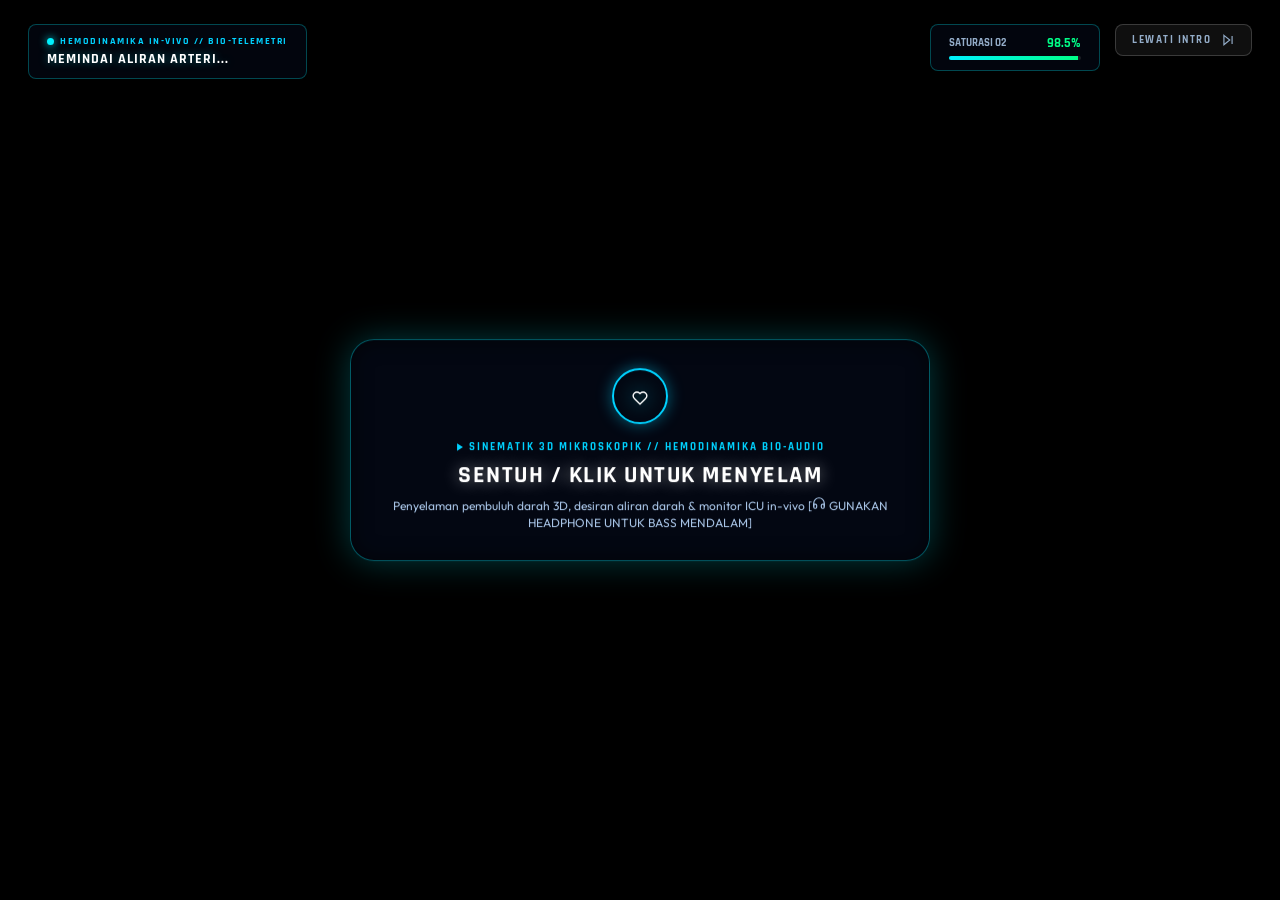
==== commit 95ea9de0: "fix(video): add HTTP 206 Range streaming support, remove old poster fallback, and fix CSS compatibil" ====
--- a/index.html
+++ b/index.html
@@ -510,8 +510,9 @@
     <div id="main-menu" class="screen-overlay full-screen-theme active menu-v2-container">
       <!-- Fullscreen Video Background -->
       <div class="menu-video-wrapper">
-        <video id="menu-video-bg" class="menu-video-bg" autoplay loop muted playsinline poster="assets/bg.jpg">
+        <video id="menu-video-bg" class="menu-video-bg" src="assets/videos/animasi_main_menu.mp4" autoplay loop muted playsinline preload="auto">
           <source src="assets/videos/animasi_main_menu.mp4" type="video/mp4">
+          <source src="animasi%20main%20menu.mp4" type="video/mp4">
           <source src="animasi main menu.mp4" type="video/mp4">
         </video>
         <!-- Soft vignette overlay -->
--- a/css/main_menu.css
+++ b/css/main_menu.css
@@ -245,6 +245,7 @@
   text-transform: uppercase;
   background: linear-gradient(180deg, #fff368 0%, #ffc600 48%, #ff8500 100%);
   -webkit-background-clip: text;
+  background-clip: text;
   -webkit-text-fill-color: transparent;
   filter: drop-shadow(0 3px 0 #994700) drop-shadow(0 5px 0 #132448) drop-shadow(0 10px 16px rgba(0, 0, 0, 0.5));
   -webkit-text-stroke: 3px #132448;
@@ -258,6 +259,7 @@
   text-transform: uppercase;
   background: linear-gradient(180deg, #ffffff 0%, #76d0ff 48%, #1c7beb 100%);
   -webkit-background-clip: text;
+  background-clip: text;
   -webkit-text-fill-color: transparent;
   filter: drop-shadow(0 3px 0 #0f4691) drop-shadow(0 5px 0 #132448) drop-shadow(0 10px 16px rgba(0, 0, 0, 0.5));
   -webkit-text-stroke: 3px #132448;
